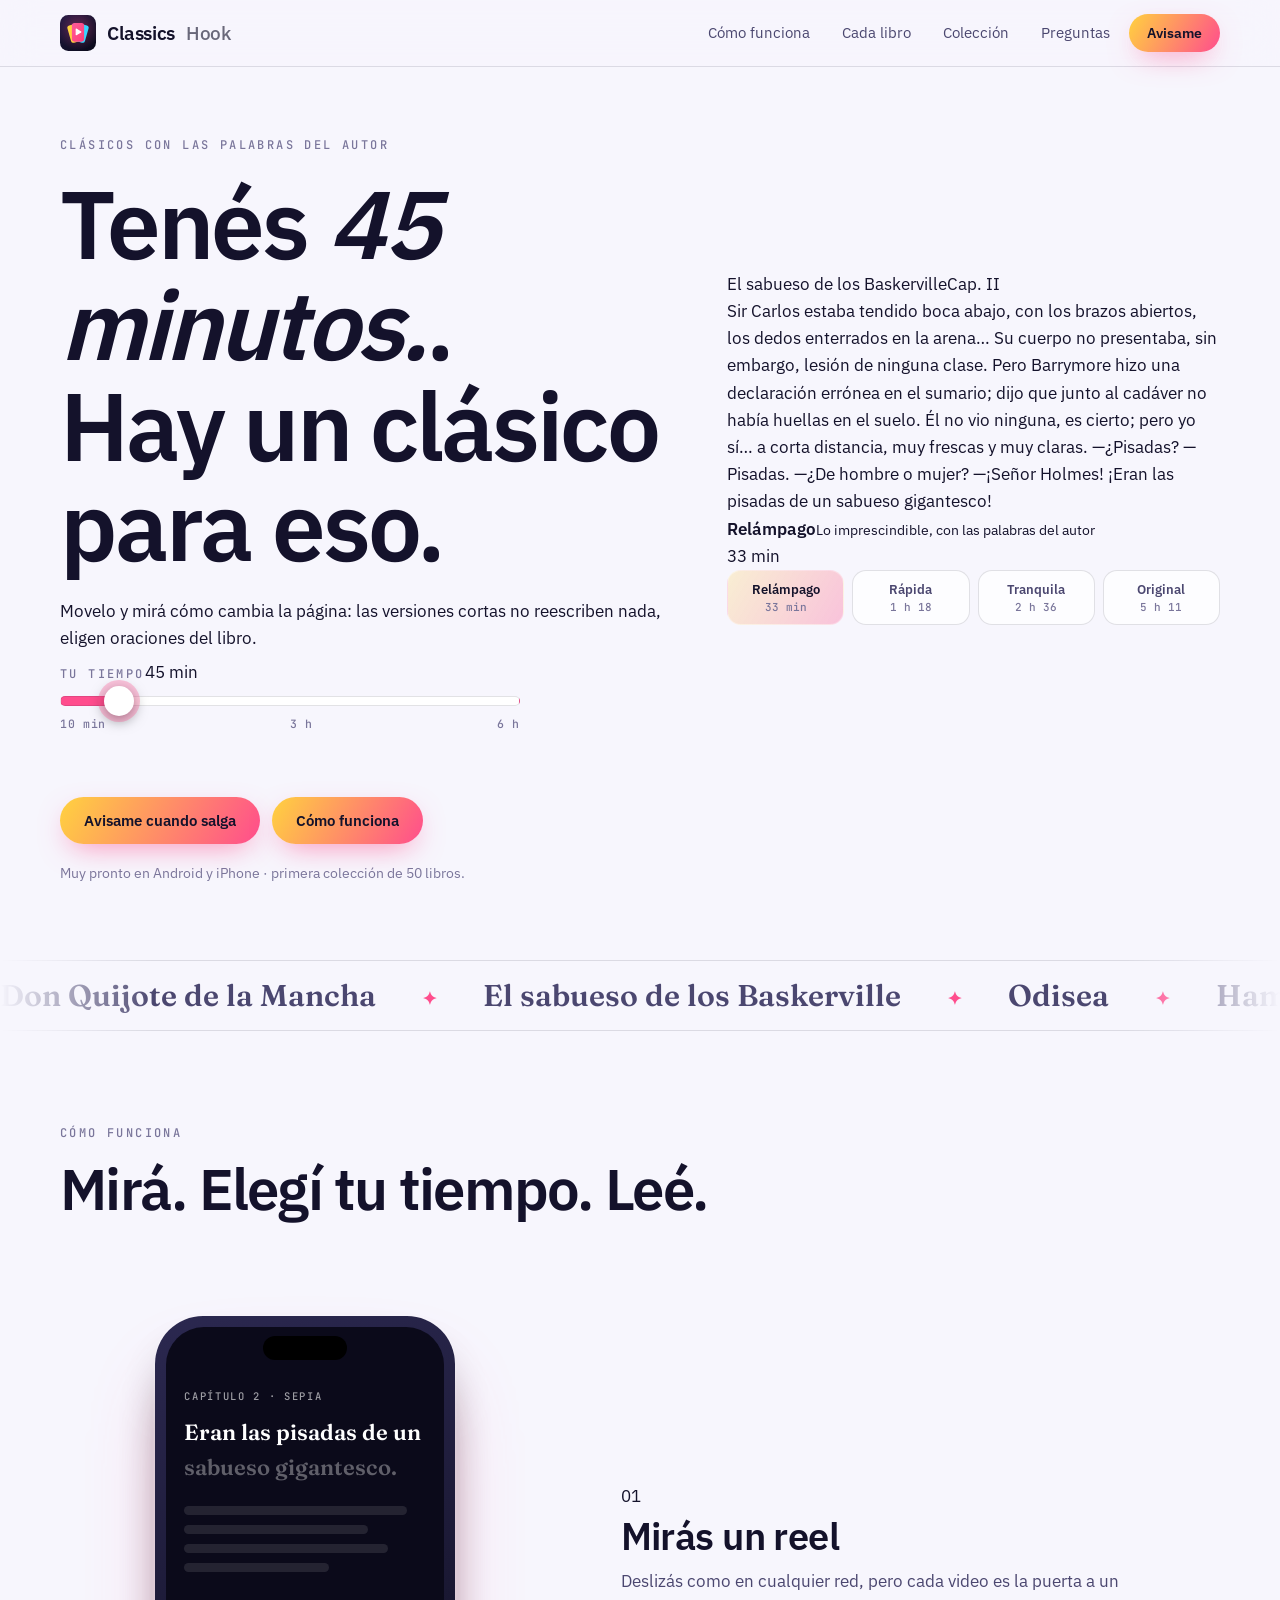
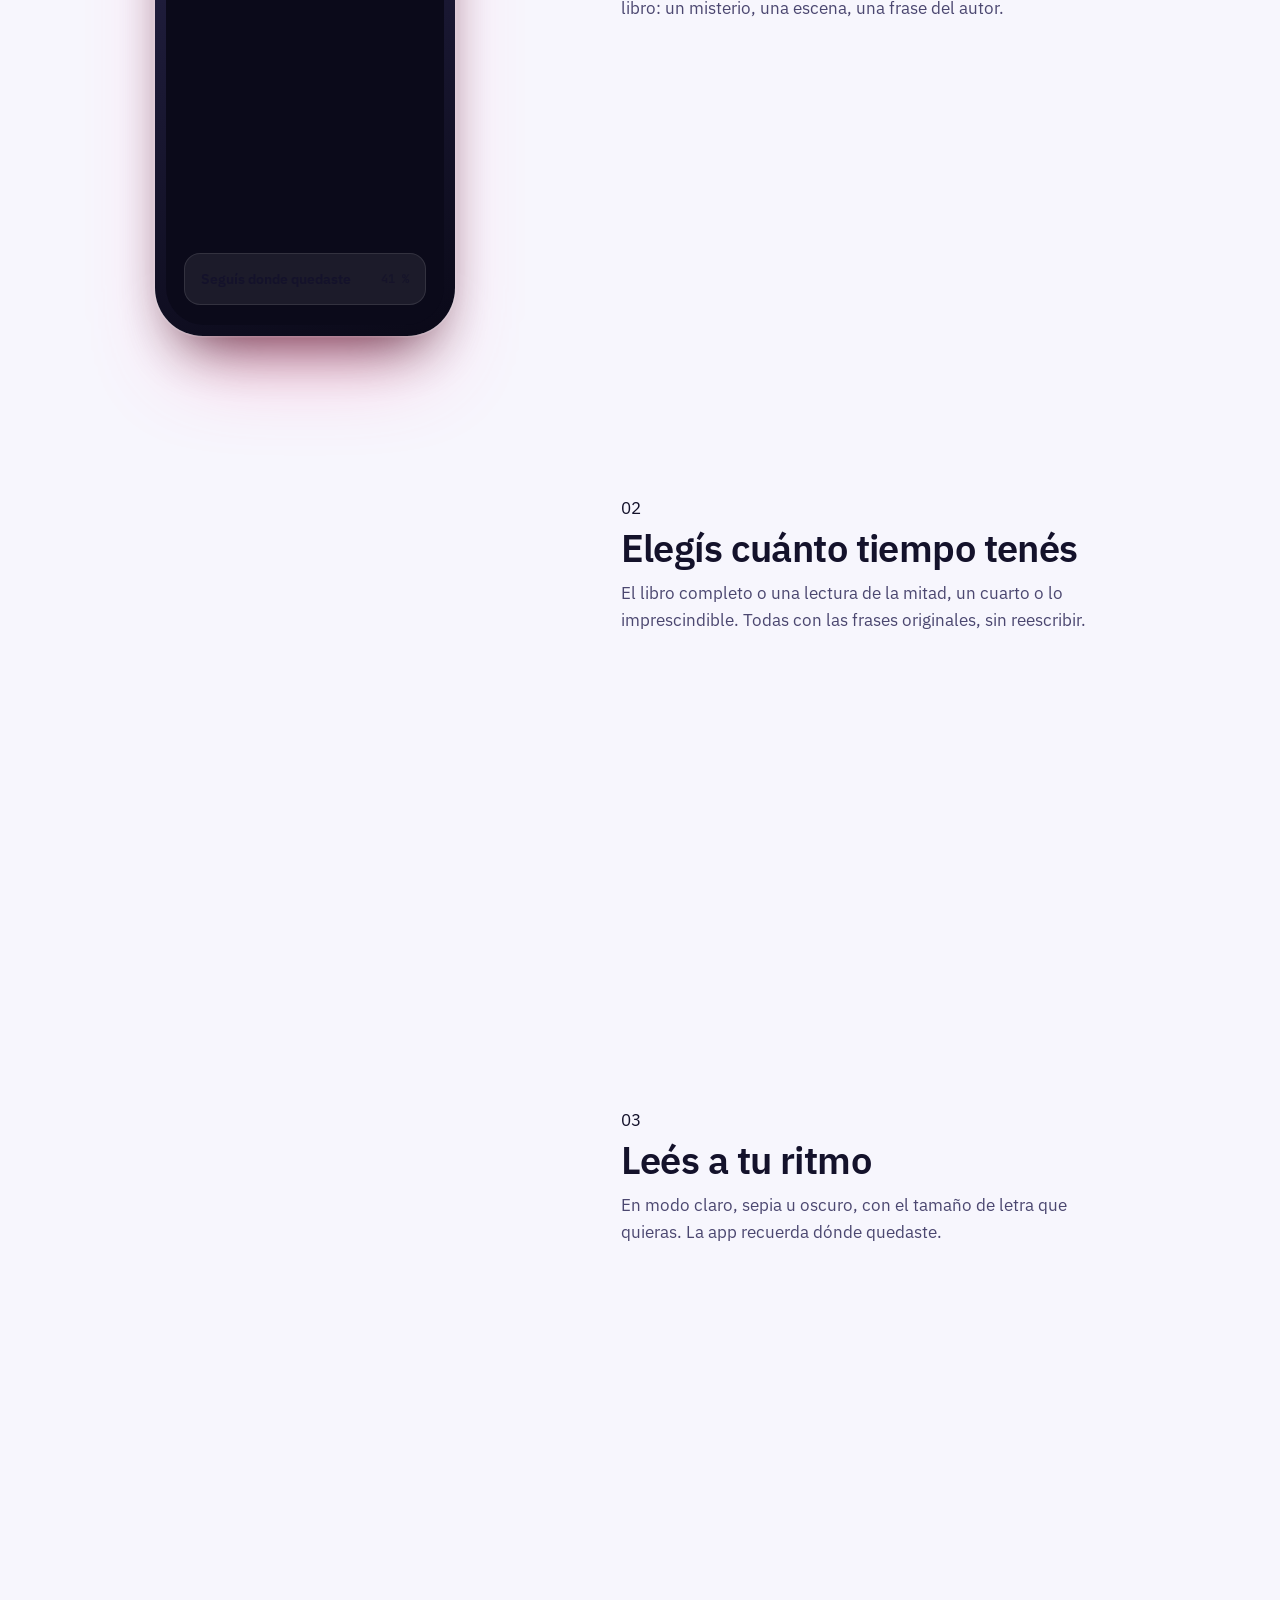
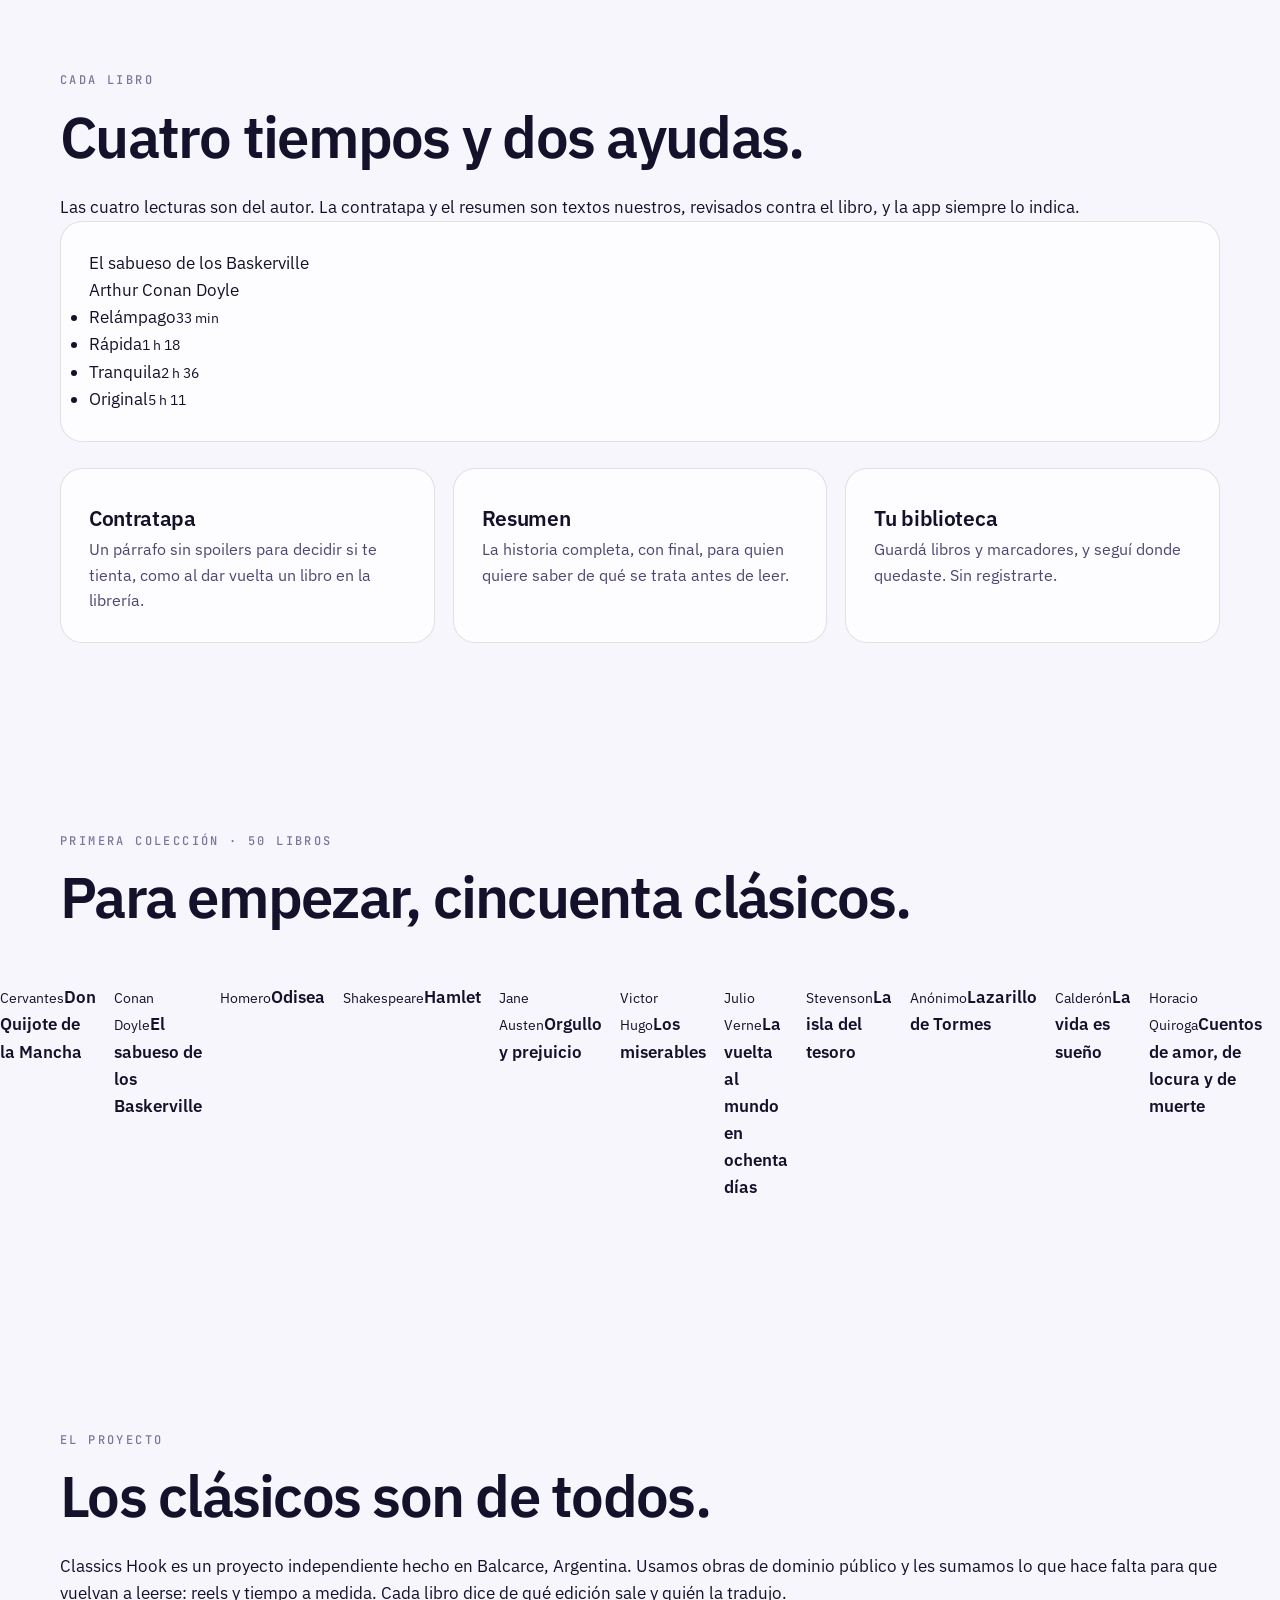
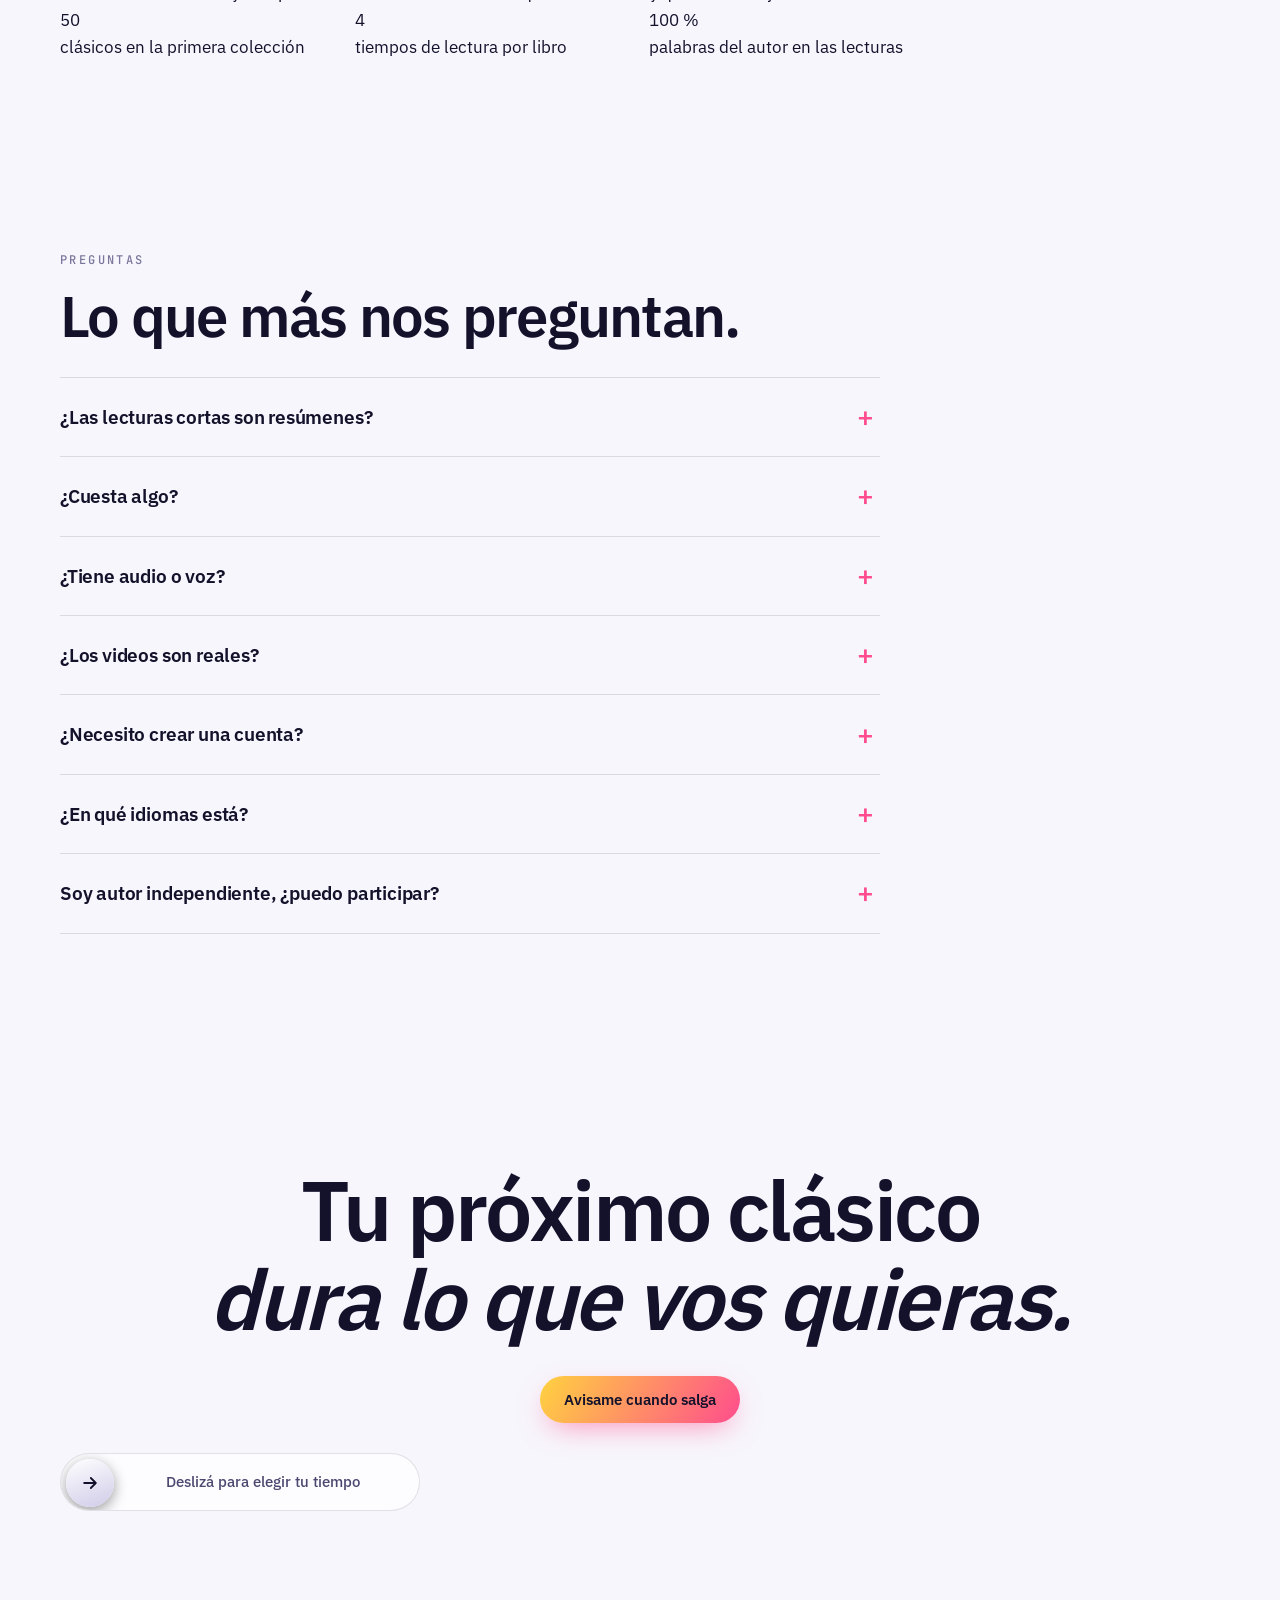
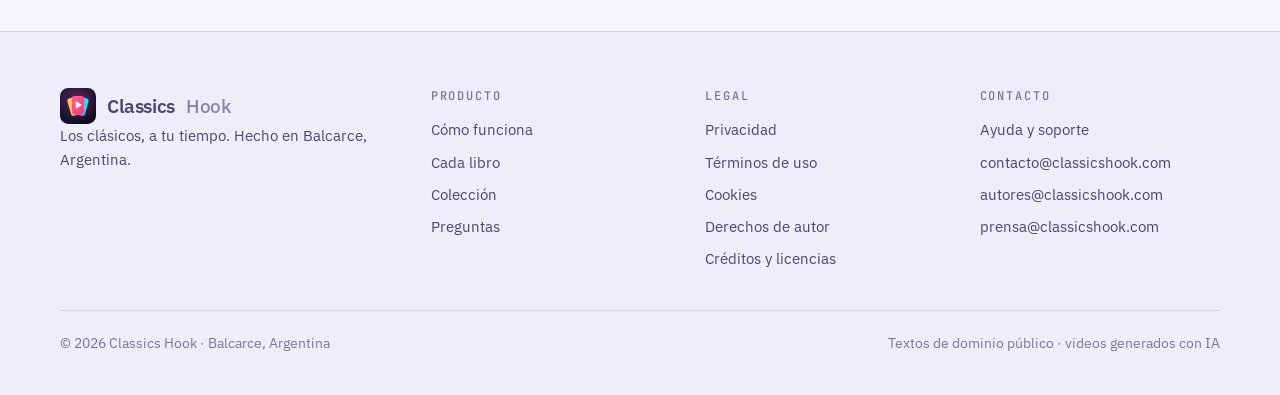
==== index.html @ b523f2e7 "Rediseño: portada con la página que se acorta, paleta cálida, sin promesas de anuncios" ====
<!doctype html>
<html lang="es">
<head>
<meta charset="utf-8">
<meta name="viewport" content="width=device-width, initial-scale=1, viewport-fit=cover">
<title>Classics Hook · Los clásicos, a tu tiempo</title>
<meta name="description" content="Clásicos de la literatura con las palabras del autor. Mirás un reel, elegís cuánto tiempo tenés y leés.">
<link rel="canonical" href="https://classicshook.com/">
<meta name="theme-color" content="#12110F" media="(prefers-color-scheme: dark)">
<meta name="theme-color" content="#F6F1E3" media="(prefers-color-scheme: light)">
<meta name="color-scheme" content="dark light">
<meta property="og:type" content="website">
<meta property="og:site_name" content="Classics Hook">
<meta property="og:title" content="Classics Hook · Los clásicos, a tu tiempo">
<meta property="og:description" content="Mirá un reel, elegí cuánto tiempo tenés y leé un clásico con las palabras del autor.">
<meta property="og:url" content="https://classicshook.com/">
<meta property="og:image" content="https://classicshook.com/assets/img/og.png">
<meta property="og:locale" content="es_AR">
<meta name="twitter:card" content="summary_large_image">
<link rel="icon" href="icono.svg" type="image/svg+xml">
<link rel="apple-touch-icon" href="assets/img/apple-touch-icon.png">
<link rel="manifest" href="manifest.webmanifest">
<link rel="preload" href="assets/fonts/Fraunces_600SemiBold.ttf" as="font" type="font/ttf" crossorigin>
<link rel="stylesheet" href="assets/estilo.css">
<script type="application/ld+json">
{"@context":"https://schema.org","@graph":[
 {"@type":"Organization","@id":"https://classicshook.com/#org","name":"Classics Hook","url":"https://classicshook.com/","logo":"https://classicshook.com/icono.svg","email":"contacto@classicshook.com","address":{"@type":"PostalAddress","addressLocality":"Balcarce","addressRegion":"Buenos Aires","addressCountry":"AR"}},
 {"@type":"WebSite","@id":"https://classicshook.com/#web","url":"https://classicshook.com/","name":"Classics Hook","inLanguage":"es","publisher":{"@id":"https://classicshook.com/#org"}}
]}
</script>
</head>
<body>
<a class="salto" href="#contenido">Saltar al contenido</a>
<div id="progreso" aria-hidden="true"></div>

<header class="nav">
  <div class="envase">
    <a class="marca" href="/" aria-label="Classics Hook, inicio"><img src="icono.svg" alt="" width="30" height="30">Classics <span>Hook</span></a>
    <nav aria-label="Principal">
      <a href="#como">Cómo funciona</a><a href="#tiempo">Cada libro</a><a href="#coleccion">Colección</a><a href="#preguntas">Preguntas</a>
      <a class="btn chico" href="#avisame">Avisame</a>
    </nav>
  </div>
</header>

<main id="contenido">
<section class="portada" id="inicio">
  <div class="resplandor" aria-hidden="true"></div>
  <div class="envase">
    <div class="portada-texto">
      <p class="rotulo">Clásicos con las palabras del autor</p>
      <h1>Tenés <em id="hn">45 minutos</em>.<br>Hay un clásico para eso.</h1>
      <p class="bajada">Movelo y mirá cómo cambia la página: las versiones cortas no reescriben nada, eligen oraciones del libro.</p>
      <div class="control-h">
        <div class="control-fila"><span class="rotulo">Tu tiempo</span><output id="hTiempo" for="rangoH">45 min</output></div>
        <input id="rangoH" type="range" min="10" max="360" step="1" value="45" aria-label="Minutos que tenés para leer">
        <div class="marcas" aria-hidden="true"><span>10 min</span><span>3 h</span><span>6 h</span></div>
      </div>
    </div>

    <figure class="libro-vivo" id="vivo" data-nivel="1" aria-label="Ejemplo: un fragmento de El sabueso de los Baskerville en la versión elegida">
      <div class="pila">
      <div class="hojas" aria-hidden="true"><i></i><i></i><i></i><i></i></div>
      <div class="hoja">
        <div class="hoja-cab"><span>El sabueso de los Baskerville</span><span>Cap. II</span></div>
        <p class="texto-libro">
          <span data-n="3">Sir Carlos estaba tendido boca abajo, con los brazos abiertos, los dedos enterrados en la arena…</span>
          <span data-n="4">Su cuerpo no presentaba, sin embargo, lesión de ninguna clase.</span>
          <span data-n="2">Pero Barrymore hizo una declaración errónea en el sumario; dijo que junto al cadáver no había huellas en el suelo.</span>
          <span data-n="3">Él no vio ninguna, es cierto; pero yo sí… a corta distancia, muy frescas y muy claras.</span>
          <span data-n="4">—¿Pisadas? —Pisadas. —¿De hombre o mujer?</span>
          <span data-n="1" class="clave">—¡Señor Holmes! ¡Eran las pisadas de un sabueso gigantesco!</span>
        </p>
        <div class="hoja-pie">
          <div><b id="vNombre">Relámpago</b><small id="vSub">Lo imprescindible</small></div>
          <span class="chip" id="vTiempo">33 min</span>
        </div>
        <div class="medidor" aria-hidden="true"><i id="vBarra"></i></div>
      </div>
      </div>
      <figcaption class="selector-v" role="group" aria-label="Elegir versión">
        <button type="button" data-min="33">Relámpago<small>33 min</small></button>
        <button type="button" data-min="78">Rápida<small>1 h 18</small></button>
        <button type="button" data-min="156">Tranquila<small>2 h 36</small></button>
        <button type="button" data-min="311">Original<small>5 h 11</small></button>
      </figcaption>
    </figure>
    <div class="portada-acciones">
      <div class="acciones" id="avisame">
        <a class="btn" href="mailto:contacto@classicshook.com?subject=Avisame%20cuando%20salga%20la%20app">Avisame cuando salga</a>
        <a class="btn borde" href="#como">Cómo funciona</a>
      </div>
      <p class="dato">Muy pronto en Android y iPhone · primera colección de 50 libros.</p>
    </div>
  </div>
</section>

<div class="cinta" aria-hidden="true"><div>
  <span>Don Quijote de la Mancha</span><span>El sabueso de los Baskerville</span><span>Odisea</span><span>Hamlet</span><span>Orgullo y prejuicio</span><span>Los miserables</span><span>La isla del tesoro</span><span>Lazarillo de Tormes</span><span>La vida es sueño</span><span>Marianela</span>
  <span>Don Quijote de la Mancha</span><span>El sabueso de los Baskerville</span><span>Odisea</span><span>Hamlet</span><span>Orgullo y prejuicio</span><span>Los miserables</span><span>La isla del tesoro</span><span>Lazarillo de Tormes</span><span>La vida es sueño</span><span>Marianela</span>
</div></div>

<section id="como">
  <div class="envase">
    <div class="cabeza rev">
      <p class="rotulo">Cómo funciona</p>
      <h2>Mirá. Elegí tu tiempo. Leé.</h2>
    </div>
    <div class="pasos" data-paso="1">
      <div class="fijo" aria-hidden="true">
        <div class="telefono"><div class="pantalla">
          <div class="capa s1"><span class="t">Reels</span><div class="mini-reel"><b>«Eran las pisadas de un sabueso gigantesco.»</b></div><div class="opc"><span>El sabueso de los Baskerville</span><small>Leer</small></div></div>
          <div class="capa s2"><span class="t">¿Cuánto tiempo tenés?</span>
            <div class="opc"><span>Relámpago</span><small>33 min</small></div>
            <div class="opc sel"><span>Rápida</span><small>1 h 18</small></div>
            <div class="opc"><span>Tranquila</span><small>2 h 36</small></div>
            <div class="opc"><span>Original</span><small>5 h 11</small></div></div>
          <div class="capa s3 sepia"><span class="t">Capítulo 2 · sepia</span>
            <div class="lector"><span>Eran</span> <span>las</span> <span>pisadas</span> <span>de</span> <span>un</span> <span>sabueso</span> <span>gigantesco.</span></div>
            <div class="lineas"><i style="width:92%"></i><i style="width:76%"></i><i style="width:84%"></i><i style="width:60%"></i></div>
            <div class="opc" style="margin-top:auto"><span>Seguís donde quedaste</span><small>41 %</small></div></div>
        </div></div>
      </div>
      <ol class="lista-pasos">
        <li class="paso on rev" data-n="1"><span class="num">01</span><div><h3>Mirás un reel</h3><p>Deslizás como en cualquier red, pero cada video es la puerta a un libro: un misterio, una escena, una frase del autor.</p></div></li>
        <li class="paso rev" data-n="2"><span class="num">02</span><div><h3>Elegís cuánto tiempo tenés</h3><p>El libro completo o una lectura de la mitad, un cuarto o lo imprescindible. Todas con las frases originales, sin reescribir.</p></div></li>
        <li class="paso rev" data-n="3"><span class="num">03</span><div><h3>Leés a tu ritmo</h3><p>En modo claro, sepia u oscuro, con el tamaño de letra que quieras. La app recuerda dónde quedaste.</p></div></li>
      </ol>
    </div>
  </div>
</section>

<section id="tiempo" class="fondo-2">
  <div class="envase">
    <div class="cabeza rev">
      <p class="rotulo">Cada libro</p>
      <h2>Cuatro tiempos y dos ayudas.</h2>
      <p class="bajada">Las cuatro lecturas son del autor. La contratapa y el resumen son textos nuestros, revisados contra el libro, y la app siempre lo indica.</p>
    </div>
    <div class="grilla-libro">
      <div class="tarjeta versiones rev">
        <div class="titulo">El sabueso de los Baskerville</div><div class="autor">Arthur Conan Doyle</div>
        <ul>
          <li><span>Relámpago</span><i style="--w:10.5%"></i><small>33 min</small></li>
          <li><span>Rápida</span><i style="--w:25%"></i><small>1 h 18</small></li>
          <li><span>Tranquila</span><i style="--w:50%"></i><small>2 h 36</small></li>
          <li><span>Original</span><i style="--w:100%"></i><small>5 h 11</small></li>
        </ul>
      </div>
      <div class="extras">
        <div class="tarjeta rev"><h3>Contratapa</h3><p>Un párrafo sin spoilers para decidir si te tienta, como al dar vuelta un libro en la librería.</p></div>
        <div class="tarjeta rev"><h3>Resumen</h3><p>La historia completa, con final, para quien quiere saber de qué se trata antes de leer.</p></div>
        <div class="tarjeta rev"><h3>Tu biblioteca</h3><p>Guardá libros y marcadores, y seguí donde quedaste. Sin registrarte.</p></div>
      </div>
    </div>
  </div>
</section>

<section id="coleccion">
  <div class="envase">
    <div class="cabeza rev">
      <p class="rotulo">Primera colección · 50 libros</p>
      <h2>Para empezar, cincuenta clásicos.</h2>
    </div>
  </div>
  <div class="estante" tabindex="0" aria-label="Algunos de los libros de la primera colección">
    <div class="tapa t1"><small>Cervantes</small><b>Don Quijote de la Mancha</b></div>
    <div class="tapa t2"><small>Conan Doyle</small><b>El sabueso de los Baskerville</b></div>
    <div class="tapa t3"><small>Homero</small><b>Odisea</b></div>
    <div class="tapa t4"><small>Shakespeare</small><b>Hamlet</b></div>
    <div class="tapa t5"><small>Jane Austen</small><b>Orgullo y prejuicio</b></div>
    <div class="tapa t6"><small>Victor Hugo</small><b>Los miserables</b></div>
    <div class="tapa t1"><small>Julio Verne</small><b>La vuelta al mundo en ochenta días</b></div>
    <div class="tapa t2"><small>Stevenson</small><b>La isla del tesoro</b></div>
    <div class="tapa t3"><small>Anónimo</small><b>Lazarillo de Tormes</b></div>
    <div class="tapa t4"><small>Calderón</small><b>La vida es sueño</b></div>
    <div class="tapa t5"><small>Horacio Quiroga</small><b>Cuentos de amor, de locura y de muerte</b></div>
    <div class="tapa t6"><small>Galdós</small><b>Marianela</b></div>
  </div>
</section>

<section id="mision" class="fondo-2">
  <div class="envase mision">
    <div class="rev">
      <p class="rotulo">El proyecto</p>
      <h2>Los clásicos son de todos.</h2>
    </div>
    <div class="rev">
      <p class="bajada">Classics Hook es un proyecto independiente hecho en Balcarce, Argentina. Usamos obras de dominio público y les sumamos lo que hace falta para que vuelvan a leerse: reels y tiempo a medida. Cada libro dice de qué edición sale y quién la tradujo.</p>
      <dl class="cifras">
        <div><dt>50</dt><dd>clásicos en la primera colección</dd></div>
        <div><dt>4</dt><dd>tiempos de lectura por libro</dd></div>
        <div><dt>100 %</dt><dd>palabras del autor en las lecturas</dd></div>
      </dl>
    </div>
  </div>
</section>

<section id="preguntas">
  <div class="envase faq-caja">
    <div class="cabeza rev">
      <p class="rotulo">Preguntas</p>
      <h2>Lo que más nos preguntan.</h2>
    </div>
    <div class="faq rev">
      <details><summary>¿Las lecturas cortas son resúmenes?</summary><p>No. Las lecturas tranquila, rápida y relámpago eligen oraciones del libro y las dejan tal cual: son palabras del autor, no nuestras. El Resumen y la Contratapa sí son textos nuestros, y la app lo indica.</p></details>
      <details><summary>¿Cuesta algo?</summary><p>No. Leer en Classics Hook es gratis: no hay suscripción ni compras dentro de la app.</p></details>
      <details><summary>¿Tiene audio o voz?</summary><p>Por ahora no. Primero queremos que leer sea lo mejor posible; el audio queda para más adelante.</p></details>
      <details><summary>¿Los videos son reales?</summary><p>Son piezas ilustrativas creadas con herramientas de inteligencia artificial para invitarte al libro. Cada reel lo indica.</p></details>
      <details><summary>¿Necesito crear una cuenta?</summary><p>No. Tu progreso, biblioteca y marcadores quedan en tu teléfono. El detalle está en la <a href="privacidad.html">política de privacidad</a>.</p></details>
      <details><summary>¿En qué idiomas está?</summary><p>La primera versión es en español. Estamos preparando inglés y portugués.</p></details>
      <details><summary>Soy autor independiente, ¿puedo participar?</summary><p>Estamos armando un espacio para eso. Escribinos a <a href="mailto:autores@classicshook.com">autores@classicshook.com</a>.</p></details>
    </div>
  </div>
</section>

<section class="cierre">
  <div class="resplandor" aria-hidden="true"></div>
  <div class="envase">
    <h2 class="rev">Tu próximo clásico<br><em>dura lo que vos quieras.</em></h2>
    <div class="acciones rev"><a class="btn" href="mailto:contacto@classicshook.com?subject=Avisame%20cuando%20salga%20la%20app">Avisame cuando salga</a></div>
    <div class="desliza rev" role="group" aria-label="Deslizá para volver a elegir tu tiempo">
      <div class="relleno"></div>
      <div class="texto">Deslizá para elegir tu tiempo</div>
      <button class="perilla" type="button" aria-label="Volver arriba (deslizá o presioná Enter)"><svg viewBox="0 0 24 24" fill="none" stroke="currentColor" stroke-width="2.2" stroke-linecap="round" stroke-linejoin="round"><path d="M5 12h14M13 6l6 6-6 6"/></svg></button>
    </div>
  </div>
</section>
</main>

<footer class="pie">
  <div class="envase">
    <div class="pie-grilla">
      <div class="pie-marca"><a class="marca" href="/"><img src="icono.svg" alt="" width="30" height="30">Classics <span>Hook</span></a><p>Los clásicos, a tu tiempo. Hecho en Balcarce, Argentina.</p></div>
      <div><h4>Producto</h4><ul><li><a href="#como">Cómo funciona</a></li><li><a href="#tiempo">Cada libro</a></li><li><a href="#coleccion">Colección</a></li><li><a href="#preguntas">Preguntas</a></li></ul></div>
      <div><h4>Legal</h4><ul><li><a href="privacidad.html">Privacidad</a></li><li><a href="terminos.html">Términos de uso</a></li><li><a href="cookies.html">Cookies</a></li><li><a href="derechos-de-autor.html">Derechos de autor</a></li><li><a href="creditos.html">Créditos y licencias</a></li></ul></div>
      <div><h4>Contacto</h4><ul><li><a href="soporte.html">Ayuda y soporte</a></li><li><a href="mailto:contacto@classicshook.com">contacto@classicshook.com</a></li><li><a href="mailto:autores@classicshook.com">autores@classicshook.com</a></li><li><a href="mailto:prensa@classicshook.com">prensa@classicshook.com</a></li></ul></div>
    </div>
    <div class="bajo"><span>© 2026 Classics Hook · Balcarce, Argentina</span><span>Textos de dominio público · videos generados con IA</span></div>
  </div>
</footer>
<script src="assets/app.js" defer></script>
</body>
</html>
---- assets/estilo.css ----
/* Classics Hook · sistema visual web (2026-11-08) · fuentes propias, sin servicios externos */
@font-face{font-family:"Plex";src:url(fonts/IBMPlexSans_400Regular.ttf) format("truetype");font-weight:400;font-display:swap}
@font-face{font-family:"Plex";src:url(fonts/IBMPlexSans_500Medium.ttf) format("truetype");font-weight:500;font-display:swap}
@font-face{font-family:"Plex";src:url(fonts/IBMPlexSans_600SemiBold.ttf) format("truetype");font-weight:600 700;font-display:swap}
@font-face{font-family:"Fraunces";src:url(fonts/Fraunces_600SemiBold.ttf) format("truetype");font-weight:600;font-display:swap}
@font-face{font-family:"Mono";src:url(fonts/JetBrainsMono_500Medium.ttf) format("truetype");font-weight:500;font-display:swap}

:root{
  --ink:#0B0A1A; --ink2:#14122B; --rosa:#FF4D8D; --amarillo:#FFD23F; --celeste:#35D6FF; --violeta:#8B5CFF; --verde:#3DF2A5;
  --bg:#0B0A1A; --bg2:#100E24; --fg:#F4F2FF; --fg2:#B5B1D1; --fg3:#7F7BA3;
  --card:rgba(255,255,255,.045); --card2:rgba(255,255,255,.08); --line:rgba(255,255,255,.12);
  --glow:.55; --nav:rgba(11,10,26,.62);
  --sans:"Plex",system-ui,-apple-system,"Segoe UI",Roboto,sans-serif; --serif:"Fraunces",Georgia,serif; --mono:"Mono",ui-monospace,monospace;
  --r:22px; --ease:cubic-bezier(.22,1,.36,1);
}
@media (prefers-color-scheme:light){
  :root{--bg:#F7F6FD; --bg2:#EFEDFA; --fg:#14122B; --fg2:#4B4770; --fg3:#7A769B; --card:rgba(255,255,255,.75); --card2:#fff;
    --line:rgba(20,18,43,.12); --glow:.28; --nav:rgba(247,246,253,.7)}
}
*{box-sizing:border-box;margin:0;padding:0}
html{scroll-behavior:smooth;-webkit-text-size-adjust:100%}
body{background:var(--bg);color:var(--fg);font:17px/1.6 var(--sans);-webkit-font-smoothing:antialiased;overflow-x:hidden;min-height:100vh}
img,svg{display:block;max-width:100%}
a{color:inherit}
:focus-visible{outline:2px solid var(--celeste);outline-offset:3px;border-radius:8px}
.salto{position:absolute;left:-999px;top:8px;background:var(--fg);color:var(--bg);padding:10px 16px;border-radius:10px;z-index:100}
.salto:focus{left:8px}
.envase{width:min(1160px,100% - 40px);margin-inline:auto}
.rotulo{font:500 12px/1 var(--mono);letter-spacing:.2em;text-transform:uppercase;color:var(--fg3)}
h1,h2,h3{line-height:1.05;letter-spacing:-.03em;font-weight:600}
h1{font-size:clamp(44px,8vw,96px)}
h2{font-size:clamp(32px,5vw,58px);margin:.35em 0 .45em}
h3{font-size:21px;letter-spacing:-.015em}
p.grande{font-size:clamp(18px,2vw,21px);color:var(--fg2);max-width:38em}
.grad{background:linear-gradient(100deg,var(--rosa),var(--amarillo) 55%,var(--celeste));-webkit-background-clip:text;background-clip:text;color:transparent;background-size:200% 100%;animation:fluye 8s ease-in-out infinite alternate}
@keyframes fluye{to{background-position:100% 0}}

/* barra de progreso de lectura de la página */
#progreso{position:fixed;inset:0 0 auto 0;height:3px;z-index:60;transform-origin:0 50%;transform:scaleX(0);background:linear-gradient(90deg,var(--rosa),var(--amarillo),var(--celeste))}
/* luz que sigue al puntero */
#luz{position:fixed;width:520px;height:520px;left:0;top:0;margin:-260px 0 0 -260px;border-radius:50%;pointer-events:none;z-index:0;opacity:0;
  background:radial-gradient(circle,rgba(139,92,255,.22),transparent 65%);transition:opacity .4s;will-change:transform}
@media (hover:none){#luz{display:none}}

/* navegación */
header.nav{position:sticky;top:0;z-index:50;background:var(--nav);backdrop-filter:saturate(1.6) blur(18px);-webkit-backdrop-filter:saturate(1.6) blur(18px);border-bottom:1px solid var(--line)}
header.nav .envase{display:flex;align-items:center;justify-content:space-between;height:66px}
.marca{display:flex;align-items:center;gap:11px;text-decoration:none;font-weight:600;font-size:19px;letter-spacing:-.02em}
.marca img{width:36px;height:36px}
.marca span{opacity:.62;font-weight:500}
.nav nav{display:flex;align-items:center;gap:6px}
.nav nav a{font-size:14.5px;color:var(--fg2);text-decoration:none;padding:9px 13px;border-radius:999px;transition:background .25s,color .25s}
.nav nav a:hover{background:var(--card2);color:var(--fg)}
@media (max-width:760px){.nav nav a:not(.btn){display:none}}

.btn{display:inline-flex;align-items:center;gap:9px;font:600 15px var(--sans);text-decoration:none;color:#14122B;padding:14px 24px;border-radius:999px;border:0;cursor:pointer;
  background:linear-gradient(120deg,var(--amarillo),var(--rosa));box-shadow:0 10px 30px -10px rgba(255,77,141,.7);transition:transform .35s var(--ease),box-shadow .35s}
.btn:hover{transform:translateY(-2px) scale(1.02);box-shadow:0 16px 40px -10px rgba(255,77,141,.8)}
.btn.vidrio{background:var(--card2);color:var(--fg);border:1px solid var(--line);box-shadow:none;backdrop-filter:blur(10px)}
.nav nav a.btn{padding:10px 18px;font-size:14px;color:#14122B}
.nav nav a.btn:hover{background:linear-gradient(120deg,var(--amarillo),var(--rosa));color:#14122B}
.btn.vidrio{color:var(--fg)}

/* portada */
.portada{position:relative;padding:72px 0 40px;overflow:hidden;isolation:isolate}
.aurora{position:absolute;inset:-20% -10% auto -10%;height:120%;z-index:-1;pointer-events:none;opacity:var(--glow)}
.aurora i{position:absolute;border-radius:50%;filter:blur(90px);animation:flota 16s ease-in-out infinite alternate}
.aurora i:nth-child(1){width:46vw;height:46vw;left:4%;top:6%;background:var(--violeta)}
.aurora i:nth-child(2){width:38vw;height:38vw;right:2%;top:2%;background:var(--rosa);animation-delay:-5s}
.aurora i:nth-child(3){width:34vw;height:34vw;left:34%;top:40%;background:var(--celeste);animation-delay:-9s;opacity:.7}
@keyframes flota{to{transform:translate3d(6vw,4vw,0) scale(1.15)}}
.grano{position:absolute;inset:0;z-index:-1;opacity:.5;mix-blend-mode:overlay;pointer-events:none;
  background-image:url("data:image/svg+xml,%3Csvg xmlns='http://www.w3.org/2000/svg' width='160' height='160'%3E%3Cfilter id='n'%3E%3CfeTurbulence type='fractalNoise' baseFrequency='.9' numOctaves='2' stitchTiles='stitch'/%3E%3C/filter%3E%3Crect width='160' height='160' filter='url(%23n)' opacity='.35'/%3E%3C/svg%3E")}
.portada .envase{display:grid;grid-template-columns:1.12fr .88fr;gap:40px;align-items:center}
@media (max-width:900px){.portada .envase{grid-template-columns:1fr}.portada{padding-top:44px}}
.pastilla{display:inline-flex;align-items:center;gap:9px;padding:7px 14px 7px 9px;border-radius:999px;background:var(--card);border:1px solid var(--line);font-size:13.5px;color:var(--fg2);backdrop-filter:blur(8px)}
.pastilla b{background:linear-gradient(120deg,var(--amarillo),var(--rosa));color:#14122B;font:600 11px var(--mono);letter-spacing:.1em;padding:4px 8px;border-radius:999px}
.portada h1{margin:22px 0 22px}
.palabra{display:inline-block;overflow:hidden;vertical-align:bottom;padding-bottom:.08em}
.palabra>span{display:inline-block;transform:translateY(110%);animation:sube .9s var(--ease) forwards;animation-delay:calc(var(--i)*.09s + .15s)}
@keyframes sube{to{transform:none}}
.portada p.grande{margin-bottom:30px;opacity:0;animation:aparece 1s .7s forwards}
.acciones{display:flex;gap:12px;flex-wrap:wrap;opacity:0;animation:aparece 1s .9s forwards}
@keyframes aparece{to{opacity:1}}
.dato{margin-top:18px;font-size:14px;color:var(--fg3)}

/* deslizá para empezar (inspirado en el hilo de referencia) */
.desliza{position:relative;margin-top:30px;width:min(360px,100%);height:58px;border-radius:999px;background:var(--card);border:1px solid var(--line);overflow:hidden;touch-action:pan-y;user-select:none;-webkit-user-select:none;opacity:0;animation:aparece 1s 1.1s forwards}
.desliza .relleno{position:absolute;inset:0 auto 0 0;width:calc(var(--p,0)*100%);background:linear-gradient(90deg,rgba(61,242,165,.05),rgba(61,242,165,.35));filter:blur(.3px)}
.desliza .texto{position:absolute;inset:0;display:grid;place-items:center;font-weight:500;font-size:15px;color:var(--fg2);padding-left:46px;pointer-events:none;transition:color .3s}
.desliza.listo .texto{color:var(--verde)}
.desliza .perilla{position:absolute;left:5px;top:5px;width:48px;height:48px;border-radius:50%;border:0;cursor:grab;display:grid;place-items:center;color:#14122B;
  background:linear-gradient(160deg,#fff,#cfcbe8);box-shadow:0 0 calc(var(--p,0)*38px) rgba(61,242,165,.9),0 4px 14px rgba(0,0,0,.4);transform:translateX(calc(var(--p,0)*(var(--max,300px))));transition:transform .45s var(--ease),box-shadow .3s}
.desliza.arrastra .perilla{transition:none;cursor:grabbing}
.perilla svg{width:20px;height:20px}

/* teléfono */
.escena{position:relative;justify-self:center;width:min(340px,82vw,calc((100vh - 130px)*.484));min-width:250px;perspective:1200px}
.telefono{position:relative;width:100%;aspect-ratio:9/18.6;border-radius:48px;padding:11px;background:linear-gradient(160deg,#2b2850,#0a0918);
  box-shadow:0 0 0 1.5px rgba(255,255,255,.14),0 50px 90px -30px rgba(255,77,141,.45),0 30px 60px -30px #000;
  transform:rotateY(var(--ry,-8deg)) rotateX(var(--rx,4deg));transition:transform .5s var(--ease);transform-style:preserve-3d}
.telefono::after{content:"";position:absolute;top:20px;left:50%;width:84px;height:24px;margin-left:-42px;border-radius:99px;background:#000;z-index:5}
.pantalla{position:relative;height:100%;border-radius:38px;overflow:hidden;background:#0B0A1A;isolation:isolate}
.pantalla .fondo{position:absolute;inset:0;background:radial-gradient(90% 50% at 30% 10%,rgba(139,92,255,.5),transparent 60%),radial-gradient(80% 50% at 80% 90%,rgba(255,77,141,.4),transparent 60%);z-index:-1}
.historias{position:absolute;top:50px;left:16px;right:16px;display:flex;gap:5px;z-index:4}
.historias i{flex:1;height:3px;border-radius:9px;background:rgba(255,255,255,.28);overflow:hidden}
.historias i b{display:block;height:100%;width:0;background:#fff}
.historias i.hecho b{width:100%}
.historias i.activo b{animation:llena var(--dur,3.4s) linear forwards}
@keyframes llena{to{width:100%}}
.mazo{position:absolute;inset:78px 16px 78px;}
.tapa-reel{position:absolute;inset:0;border-radius:26px;padding:20px;display:flex;flex-direction:column;justify-content:space-between;color:#fff;overflow:hidden;
  background:linear-gradient(160deg,var(--c1),var(--c2));box-shadow:0 20px 40px -18px rgba(0,0,0,.7);
  transition:transform .8s var(--ease),opacity .6s,filter .6s;will-change:transform}
.tapa-reel[data-pos="0"]{transform:none;opacity:1;z-index:4}
.tapa-reel[data-pos="1"]{transform:translateY(18px) scale(.93);opacity:.85;z-index:3;filter:brightness(.8)}
.tapa-reel[data-pos="2"]{transform:translateY(34px) scale(.86);opacity:.55;z-index:2;filter:brightness(.6)}
.tapa-reel[data-pos="3"]{transform:translateY(-70%) rotate(-5deg) scale(.96);opacity:0;z-index:5}
.tapa-reel small{font:500 10.5px var(--mono);letter-spacing:.16em;text-transform:uppercase;opacity:.85}
.tapa-reel .cita{font:600 22px/1.2 var(--serif);text-shadow:0 2px 16px rgba(0,0,0,.35)}
.tapa-reel .pie{display:flex;justify-content:space-between;align-items:flex-end;gap:10px}
.tapa-reel .pie b{display:block;font:600 16px/1.15 var(--sans);letter-spacing:-.01em}
.tapa-reel .chip{white-space:nowrap;background:rgba(255,255,255,.95);color:#14122B;font:600 12px var(--sans);padding:9px 14px;border-radius:99px}
.tapa-reel .juega{position:absolute;right:18px;top:18px;width:44px;height:44px;border-radius:50%;background:rgba(255,255,255,.22);backdrop-filter:blur(8px);display:grid;place-items:center}
.tapa-reel .juega svg{width:18px;height:18px;fill:#fff;margin-left:2px}
.barra-inferior{position:absolute;left:16px;right:16px;bottom:18px;height:50px;border-radius:99px;background:rgba(255,255,255,.1);backdrop-filter:blur(14px);border:1px solid rgba(255,255,255,.12);display:flex;justify-content:space-around;align-items:center;font:500 10.5px var(--mono);letter-spacing:.12em;color:rgba(255,255,255,.7)}
.barra-inferior .on{color:#fff}
.flota-chip{position:absolute;z-index:6;padding:10px 15px;border-radius:16px;background:var(--card2);border:1px solid var(--line);backdrop-filter:blur(14px);font-weight:600;font-size:14px;box-shadow:0 14px 34px -14px rgba(0,0,0,.6);animation:sube-baja 6s ease-in-out infinite alternate;display:flex;gap:8px;align-items:center}
.flota-chip i{width:9px;height:9px;border-radius:50%;background:var(--verde);box-shadow:0 0 12px var(--verde)}
.flota-chip.a{left:-34px;top:22%}
.flota-chip.b{right:-30px;top:48%;animation-delay:-2s}
.flota-chip.c{left:-18px;bottom:12%;animation-delay:-4s}
@keyframes sube-baja{to{transform:translateY(-12px)}}
@media (max-width:520px){.flota-chip.a{left:-10px}.flota-chip.b{right:-8px}.flota-chip.c{left:-4px}}


/* portada: tapa viva (el abanico del logo, controlado por el tiempo) */
.control-h{margin:6px 0 26px;max-width:460px;display:grid;gap:10px}
.escena-t{justify-self:center;width:min(400px,86vw);display:grid;gap:22px}
.vivo{position:relative;width:100%;aspect-ratio:4/4.6;animation:sube-baja 7s ease-in-out infinite alternate}
.vivo .c{position:absolute;inset:4% 16%;border-radius:30px;transition:transform .8s var(--ease)}
.vivo .y{background:var(--amarillo);transform-origin:50% 115%;transform:rotate(calc(var(--abre)*-1deg))}
.vivo .z{background:var(--celeste);transform-origin:50% 115%;transform:rotate(calc(var(--abre)*1deg))}
.vivo .r{background:linear-gradient(155deg,#FF5C9A,#FF3D77);padding:24px 22px;display:flex;flex-direction:column;justify-content:space-between;color:#fff;box-shadow:0 40px 70px -26px rgba(255,61,119,.7),0 20px 40px -20px #000}
.vivo.pop .r{animation:pop .5s var(--ease)}
@keyframes pop{0%{transform:scale(.96)}60%{transform:scale(1.025)}100%{transform:none}}
.vivo small{font:500 10.5px var(--mono);letter-spacing:.16em;text-transform:uppercase;opacity:.9}
.v-nombre{font:600 clamp(30px,4.6vw,44px)/1 var(--sans);letter-spacing:-.04em}
.v-sub{margin-top:8px;font-size:15px;opacity:.92;line-height:1.35;min-height:2.7em}
.v-pie{display:flex;justify-content:space-between;align-items:flex-end}
.vivo .chip{background:#fff;color:#14122B;font:600 14px var(--sans);padding:10px 16px;border-radius:99px}
.anillo{position:relative;width:78px;height:78px;border-radius:50%;background:conic-gradient(#fff calc(var(--pc)*1%),rgba(255,255,255,.28) 0);display:grid;place-items:center}
.anillo::before{content:"";position:absolute;inset:7px;border-radius:50%;background:#FF4A86}
.anillo b{position:relative;font:600 15px var(--sans)}
.selector-v{display:grid;grid-template-columns:repeat(4,1fr);gap:8px}
.selector-v button{font:600 13px var(--sans);color:var(--fg2);background:var(--card);border:1px solid var(--line);border-radius:14px;padding:10px 6px;cursor:pointer;transition:background .3s,color .3s,transform .35s var(--ease),border-color .3s}
.selector-v button small{display:block;font:500 11px var(--mono);color:var(--fg3);margin-top:2px;letter-spacing:0;text-transform:none}
.selector-v button:hover{transform:translateY(-2px)}
.selector-v button.on{background:linear-gradient(120deg,rgba(255,210,63,.22),rgba(255,77,141,.3));border-color:rgba(255,255,255,.35);color:var(--fg)}
@media (max-width:520px){.selector-v button{font-size:12px;padding:9px 2px}}

/* cinta de títulos */
.cinta{overflow:hidden;border-block:1px solid var(--line);padding:16px 0;margin:36px 0 0;mask-image:linear-gradient(90deg,transparent,#000 12%,#000 88%,transparent)}
.cinta div{display:flex;gap:46px;width:max-content;animation:corre 46s linear infinite;font:600 clamp(20px,3vw,30px) var(--serif);color:var(--fg2);white-space:nowrap}
.cinta span::after{content:"✦";margin-left:46px;color:var(--rosa);font-size:.6em;vertical-align:middle}
@keyframes corre{to{transform:translateX(-50%)}}
.cinta:hover div{animation-play-state:paused}

section{padding:96px 0;position:relative}

/* aparece al hacer scroll */
.rev{opacity:0;transform:translateY(34px);transition:opacity .9s var(--ease),transform .9s var(--ease);transition-delay:calc(var(--d,0)*.09s)}
.rev.vis{opacity:1;transform:none}

/* tarjeta con luz que sigue al puntero */
.tarjeta{position:relative;background:var(--card);border:1px solid var(--line);border-radius:var(--r);padding:28px;overflow:hidden;backdrop-filter:blur(10px)}
.tarjeta::before{content:"";position:absolute;inset:0;border-radius:inherit;opacity:0;transition:opacity .35s;pointer-events:none;
  background:radial-gradient(420px circle at var(--mx,50%) var(--my,50%),rgba(255,77,141,.18),transparent 55%)}
.tarjeta:hover::before{opacity:1}
.tarjeta .num{font:600 14px var(--mono);color:var(--rosa);letter-spacing:.1em}
.tarjeta h3{margin:10px 0 8px}
.tarjeta p{color:var(--fg2);font-size:16px}

/* cómo funciona: teléfono fijo + pasos */
.pasos{display:grid;grid-template-columns:.9fr 1.1fr;gap:70px;margin-top:20px}
.pasos .fijo{position:sticky;top:96px;align-self:start;height:calc(100vh - 140px);display:grid;place-items:center}
.pasos .telefono{width:min(300px,100%);--ry:0deg;--rx:0deg}
.lista-pasos .paso{min-height:68vh;display:flex;flex-direction:column;justify-content:center;opacity:.35;transition:opacity .5s}
.lista-pasos .paso.on{opacity:1}
.paso .gran{font:600 clamp(60px,9vw,110px)/1 var(--sans);letter-spacing:-.06em;background:linear-gradient(160deg,var(--rosa),var(--violeta));-webkit-background-clip:text;background-clip:text;color:transparent}
.paso h3{font-size:clamp(26px,3.4vw,38px);margin:6px 0 12px}
.paso p{color:var(--fg2);max-width:30em}
.capa{position:absolute;inset:0;border-radius:38px;padding:62px 18px 20px;opacity:0;transform:scale(.97) translateY(14px);transition:opacity .6s,transform .7s var(--ease);display:flex;flex-direction:column;gap:12px}
.pasos[data-paso="1"] .capa.s1,.pasos[data-paso="2"] .capa.s2,.pasos[data-paso="3"] .capa.s3{opacity:1;transform:none}
.capa .t{font:500 10.5px var(--mono);letter-spacing:.16em;color:rgba(255,255,255,.6);text-transform:uppercase}
.mini-reel{flex:1;border-radius:22px;background:linear-gradient(160deg,#3a1d6e,#a02a62);position:relative;overflow:hidden;display:flex;align-items:flex-end;padding:16px}
.mini-reel b{font:600 20px/1.2 var(--serif)}
.mini-reel::before{content:"";position:absolute;inset:0;background:repeating-linear-gradient(115deg,rgba(255,255,255,.05) 0 2px,transparent 2px 10px);animation:diag 6s linear infinite}
@keyframes diag{to{background-position:140px 0}}
.opc{display:flex;justify-content:space-between;align-items:center;padding:14px 16px;border-radius:16px;background:rgba(255,255,255,.07);border:1px solid rgba(255,255,255,.1);font-size:14px;font-weight:600}
.opc small{font:500 12px var(--mono);opacity:.75}
.opc.sel{background:linear-gradient(120deg,rgba(255,210,63,.25),rgba(255,77,141,.3));border-color:rgba(255,255,255,.35)}
.lector{font:500 22px/1.55 var(--serif);color:rgba(255,255,255,.35)}
.lector span{transition:color .25s}
.lector span.dicho{color:#fff}
.lineas i{display:block;height:9px;border-radius:9px;background:rgba(255,255,255,.1);margin:10px 0}
.ondas{display:flex;align-items:center;gap:3px;height:34px;margin-top:auto}
.ondas i{flex:1;background:linear-gradient(var(--celeste),var(--violeta));border-radius:9px;animation:onda 1.1s ease-in-out infinite alternate;height:30%}
@keyframes onda{to{height:100%}}
@media (max-width:900px){
  .pasos{grid-template-columns:1fr;gap:0}
  .pasos .fijo{display:none}
  .lista-pasos .paso{min-height:auto;opacity:1;padding:26px 0;border-top:1px solid var(--line)}
}

/* versiones: elegí tu tiempo */
.tiempo-caja{display:grid;grid-template-columns:1fr 1fr;gap:34px;margin-top:34px;align-items:stretch}
@media (max-width:900px){.tiempo-caja{grid-template-columns:1fr}}
.control{display:flex;flex-direction:column;justify-content:center;gap:18px}
.control .num-grande{font:600 clamp(56px,9vw,104px)/1 var(--sans);letter-spacing:-.05em}
.control .num-grande small{font-size:.32em;letter-spacing:0;color:var(--fg3);margin-left:8px;font-weight:500}
input[type=range]{-webkit-appearance:none;appearance:none;width:100%;height:10px;border-radius:99px;background:linear-gradient(90deg,var(--rosa) var(--pct,20%),var(--card2) var(--pct,20%));outline-offset:8px;border:1px solid var(--line)}
input[type=range]::-webkit-slider-thumb{-webkit-appearance:none;width:30px;height:30px;border-radius:50%;background:#fff;border:0;box-shadow:0 0 0 6px rgba(255,77,141,.3),0 4px 14px rgba(0,0,0,.5);cursor:grab}
input[type=range]::-moz-range-thumb{width:30px;height:30px;border-radius:50%;background:#fff;border:0;box-shadow:0 0 0 6px rgba(255,77,141,.3);cursor:grab}
.marcas{display:flex;justify-content:space-between;font:500 11.5px var(--mono);color:var(--fg3);letter-spacing:.06em}
.veredicto{min-height:3.2em;color:var(--fg2);font-size:17px}
.libro-caja{padding:26px}
.libro-caja .titulo{font:600 24px var(--serif);letter-spacing:-.01em}
.libro-caja .autor{color:var(--fg3);font-size:15px;margin-bottom:12px}
.op{display:grid;grid-template-columns:1fr auto;gap:4px 14px;padding:15px 14px;margin:0 -14px;border-radius:16px;border:1px solid transparent;transition:background .4s,border-color .4s,opacity .4s,transform .5s var(--ease);opacity:.45}
.op.ok{opacity:.8}
.op.mejor{opacity:1;background:linear-gradient(120deg,rgba(255,210,63,.13),rgba(255,77,141,.16));border-color:rgba(255,255,255,.22);transform:scale(1.015)}
.op b{font-weight:600}.op small{display:block;color:var(--fg3);font-size:13.5px}
.op .t{font:500 13px var(--mono);align-self:center;white-space:nowrap}
.op .bar{grid-column:1/-1;height:6px;border-radius:9px;background:var(--card2);overflow:hidden}
.op .bar i{display:block;height:100%;width:var(--w);border-radius:9px;background:linear-gradient(90deg,var(--celeste),var(--violeta));transform-origin:0 50%}
.op.mejor .bar i{background:linear-gradient(90deg,var(--amarillo),var(--rosa))}
.extras{display:grid;grid-template-columns:repeat(3,1fr);gap:18px;margin-top:26px}
@media (max-width:900px){.extras{grid-template-columns:1fr}}
.etq{display:inline-block;font:500 11px var(--mono);letter-spacing:.1em;text-transform:uppercase;padding:4px 9px;border-radius:99px;border:1px solid var(--line);color:var(--fg2);margin-left:6px;vertical-align:middle}

/* estante 3D */
.estante{display:flex;gap:18px;overflow-x:auto;padding:30px 20px 40px;margin:0 -20px;scroll-snap-type:x proximity;scrollbar-width:thin}
.libro3d{flex:0 0 160px;aspect-ratio:2/3;border-radius:6px 14px 14px 6px;padding:16px 14px;display:flex;flex-direction:column;justify-content:space-between;color:#fff;scroll-snap-align:start;
  background:linear-gradient(155deg,var(--c1),var(--c2));box-shadow:inset 7px 0 0 rgba(0,0,0,.2),0 20px 36px -18px rgba(0,0,0,.7);transform:perspective(700px) rotateY(var(--ry,0deg)) rotateX(var(--rx,0deg));transition:transform .4s var(--ease),box-shadow .4s}
.libro3d:hover{box-shadow:inset 7px 0 0 rgba(0,0,0,.2),0 30px 50px -18px var(--c1)}
.libro3d b{font:600 17px/1.12 var(--serif)}.libro3d small{font:500 9.5px var(--mono);letter-spacing:.13em;text-transform:uppercase;opacity:.85}

/* números */
.cifras{display:grid;grid-template-columns:repeat(4,1fr);gap:18px}
@media (max-width:900px){.cifras{grid-template-columns:1fr 1fr}}
.cifra{padding:26px;text-align:left}
.cifra .n{font:600 clamp(44px,6vw,72px)/1 var(--sans);letter-spacing:-.05em;background:linear-gradient(160deg,#fff,var(--fg3));-webkit-background-clip:text;background-clip:text;color:transparent}
@media (prefers-color-scheme:light){.cifra .n{background:linear-gradient(160deg,var(--ink2),var(--violeta));-webkit-background-clip:text;background-clip:text}}
.cifra span{color:var(--fg2);font-size:15px}

/* preguntas */
.faq{max-width:820px;margin-top:30px}
details{border-top:1px solid var(--line);padding:4px 0}
details:last-child{border-bottom:1px solid var(--line)}
summary{list-style:none;cursor:pointer;padding:20px 40px 20px 0;font-weight:600;font-size:19px;letter-spacing:-.01em;position:relative}
summary::-webkit-details-marker{display:none}
summary::after{content:"+";position:absolute;right:6px;top:50%;margin-top:-16px;font:500 28px/32px var(--sans);color:var(--rosa);transition:transform .35s var(--ease)}
details[open] summary::after{transform:rotate(45deg)}
details p{color:var(--fg2);padding:0 0 22px;max-width:46em}

/* cierre */
.cierre{text-align:center;padding:120px 0;overflow:hidden;isolation:isolate}
.cierre h2{font-size:clamp(38px,7vw,84px);margin:.2em auto .4em;max-width:12em}
.cierre .acciones{justify-content:center;opacity:1;animation:none}

footer.pie{border-top:1px solid var(--line);padding:56px 0 40px;font-size:14.5px;color:var(--fg2);background:var(--bg2)}
.pie-grilla{display:grid;grid-template-columns:1.4fr 1fr 1fr 1fr;gap:34px}
@media (max-width:900px){.pie-grilla{grid-template-columns:1fr 1fr}}
.pie h4{font:500 12px var(--mono);letter-spacing:.16em;text-transform:uppercase;color:var(--fg3);margin-bottom:14px}
.pie ul{list-style:none;display:grid;gap:9px}
.pie a{text-decoration:none}.pie a:hover{color:var(--fg);text-decoration:underline}
.pie .bajo{margin-top:40px;padding-top:22px;border-top:1px solid var(--line);display:flex;justify-content:space-between;gap:14px;flex-wrap:wrap;color:var(--fg3);font-size:13.5px}

/* páginas legales */
.legal{padding:64px 0 100px}
.legal .contenido{max-width:760px}
.legal h1{font-size:clamp(36px,5.5vw,60px);margin:14px 0 8px}
.legal .fecha{color:var(--fg3);font-size:14.5px;margin-bottom:36px}
.legal h2{font-size:26px;margin:2em 0 .5em;letter-spacing:-.02em}
.legal h3{font-size:19px;margin:1.4em 0 .4em}
.legal p,.legal li{color:var(--fg2);margin-bottom:.9em}
.legal ul,.legal ol{padding-left:1.3em;margin-bottom:1em}
.legal a{color:var(--celeste)}
.legal table{width:100%;border-collapse:collapse;margin:1em 0 1.6em;font-size:15px}
.legal th,.legal td{border-bottom:1px solid var(--line);padding:11px 10px;text-align:left;vertical-align:top;color:var(--fg2)}
.legal th{font:500 12px var(--mono);letter-spacing:.1em;text-transform:uppercase;color:var(--fg3)}
.aviso{border:1px solid var(--line);background:var(--card);border-radius:16px;padding:16px 18px;font-size:15px;color:var(--fg2);margin:1.4em 0}

/* movimiento reducido */
@media (prefers-reduced-motion:reduce){
  *,*::before,*::after{animation-duration:.01ms !important;animation-iteration-count:1 !important;transition-duration:.01ms !important;scroll-behavior:auto !important}
  .palabra>span{transform:none}.rev{opacity:1;transform:none}.portada p.grande,.acciones,.desliza{opacity:1}
  .cinta div{animation:none}
}
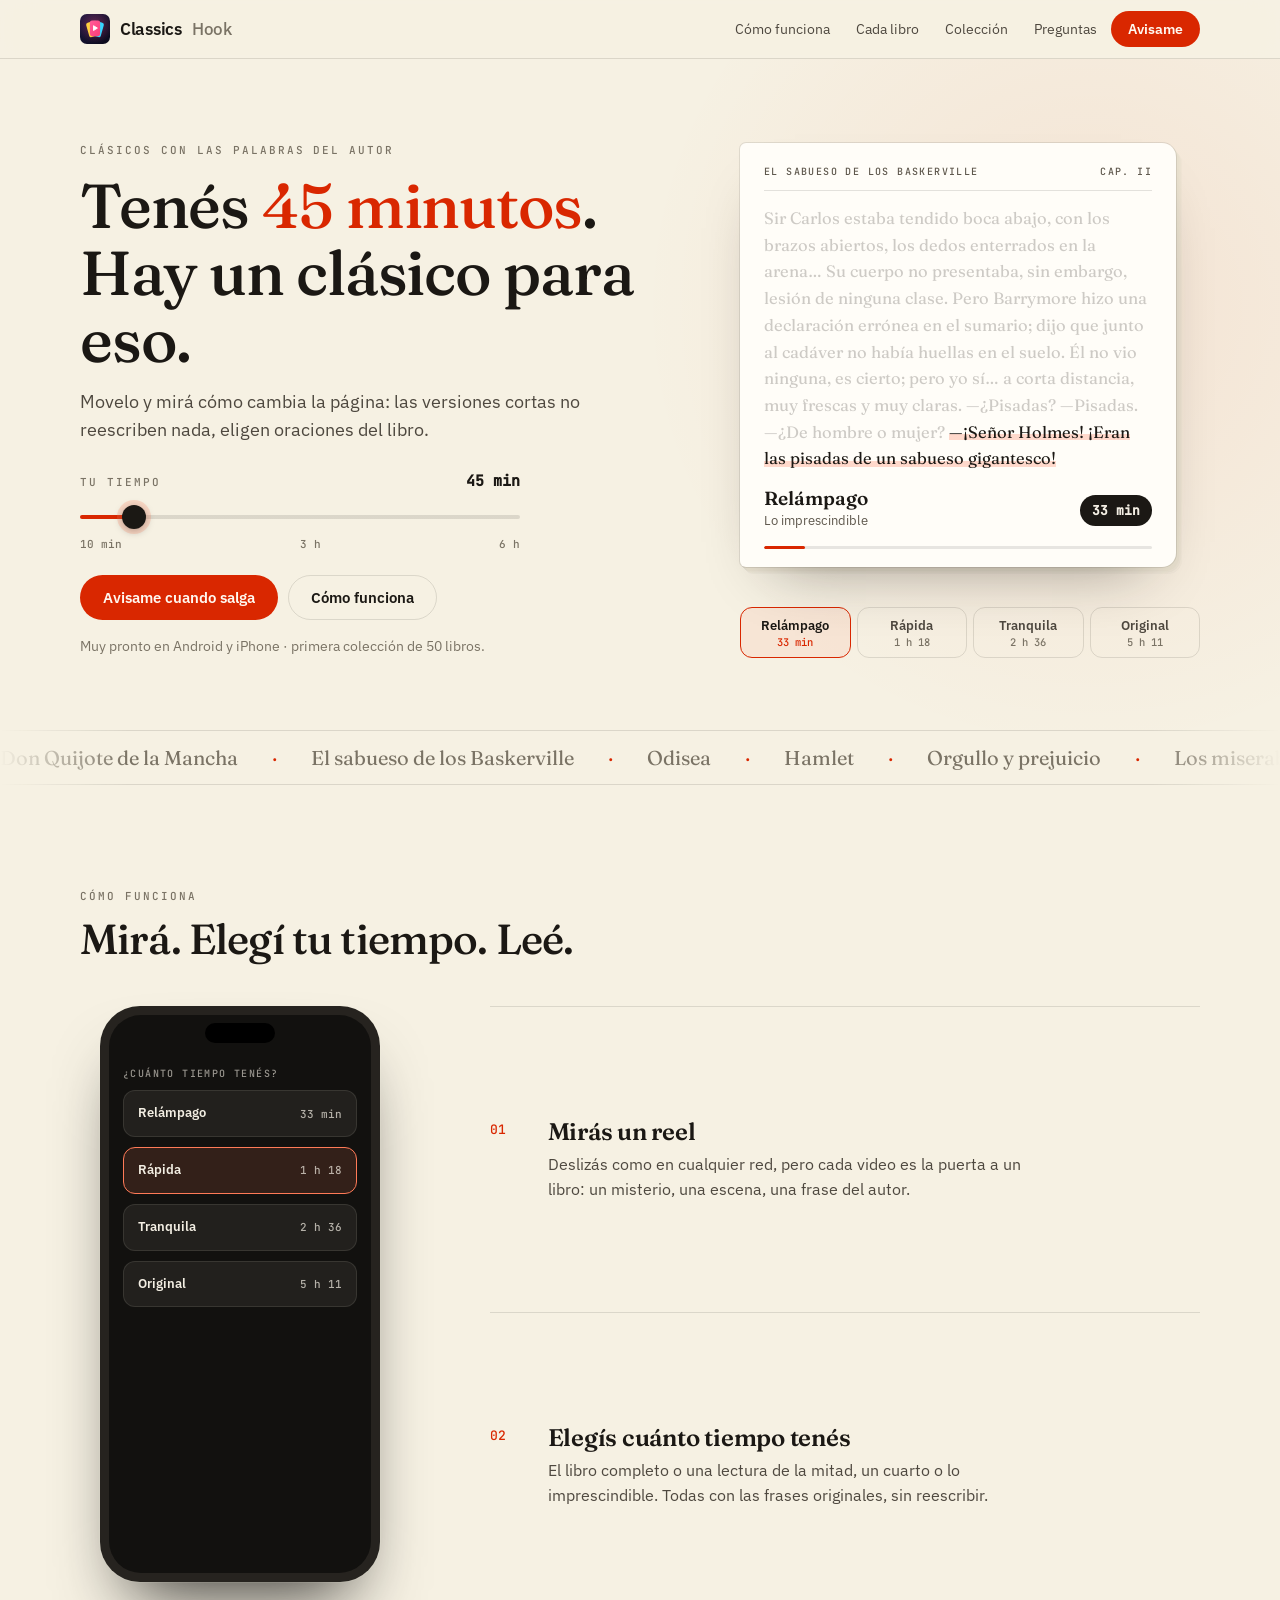
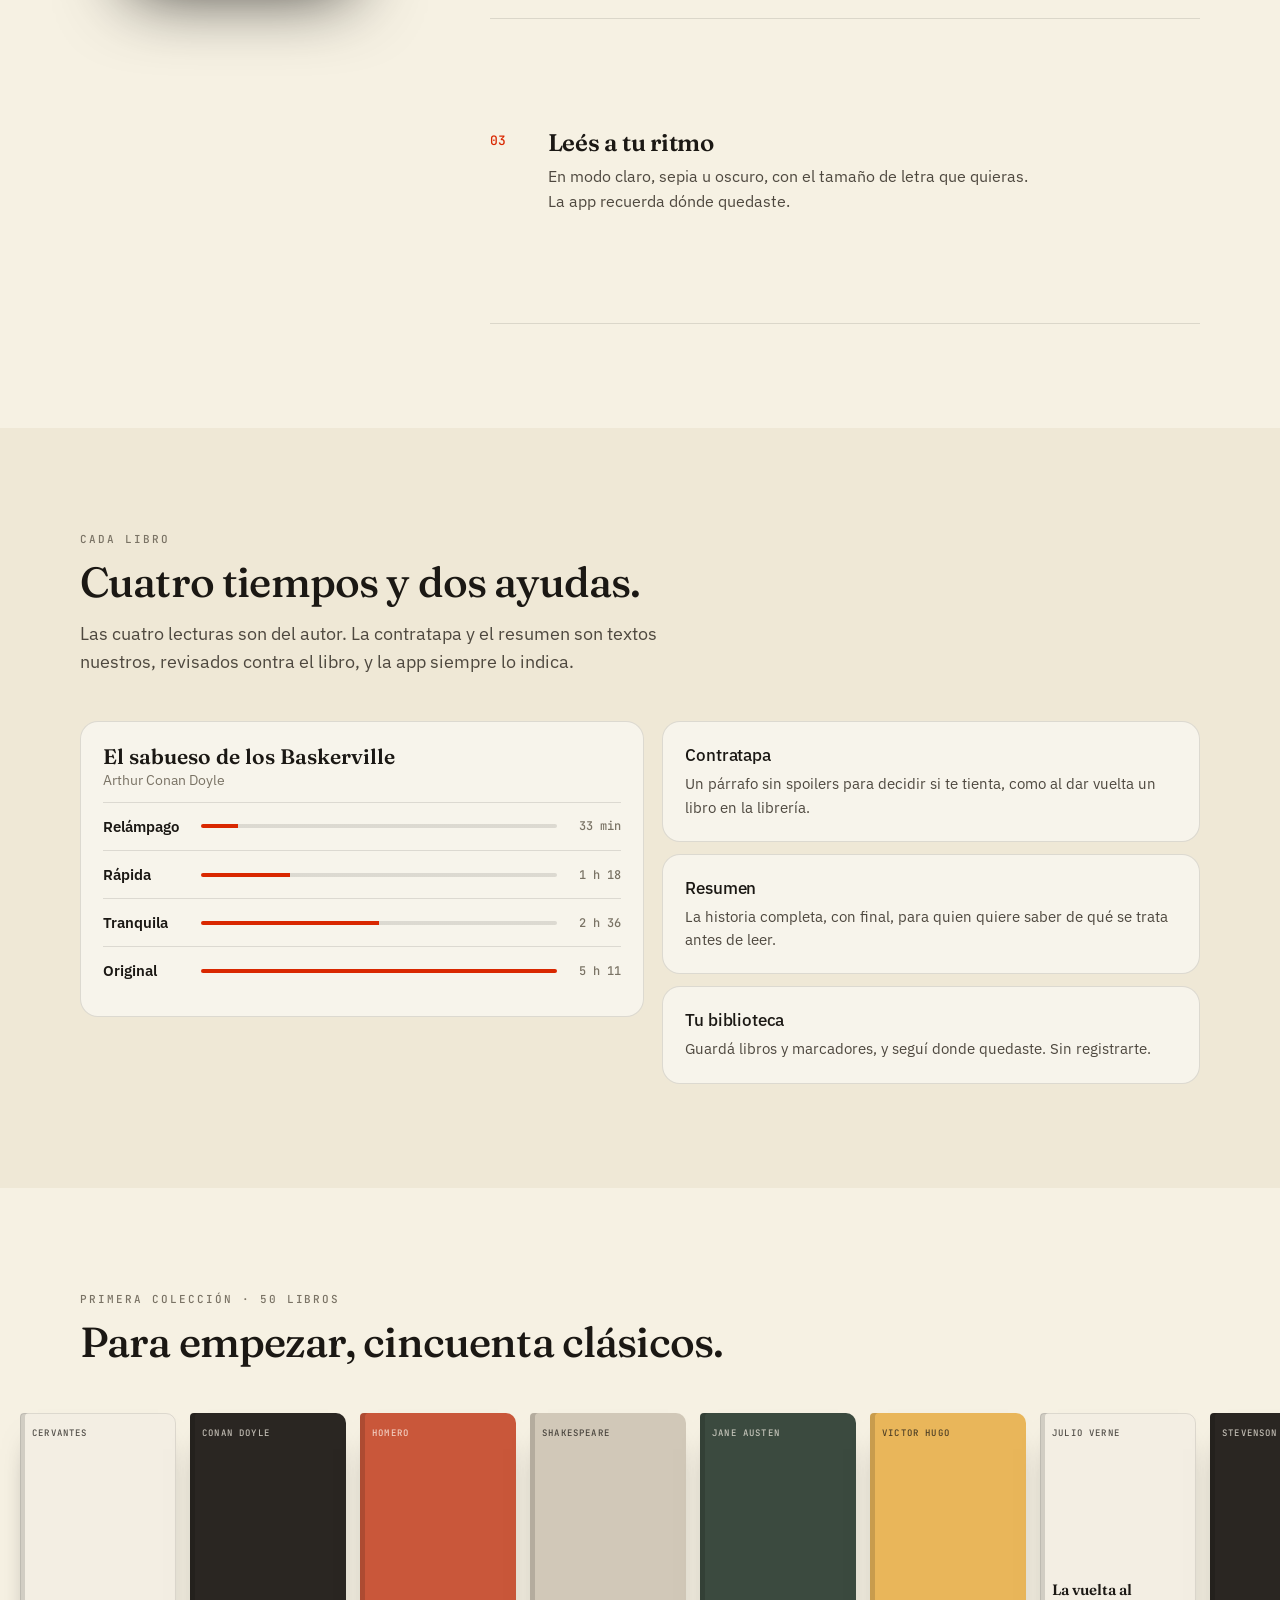
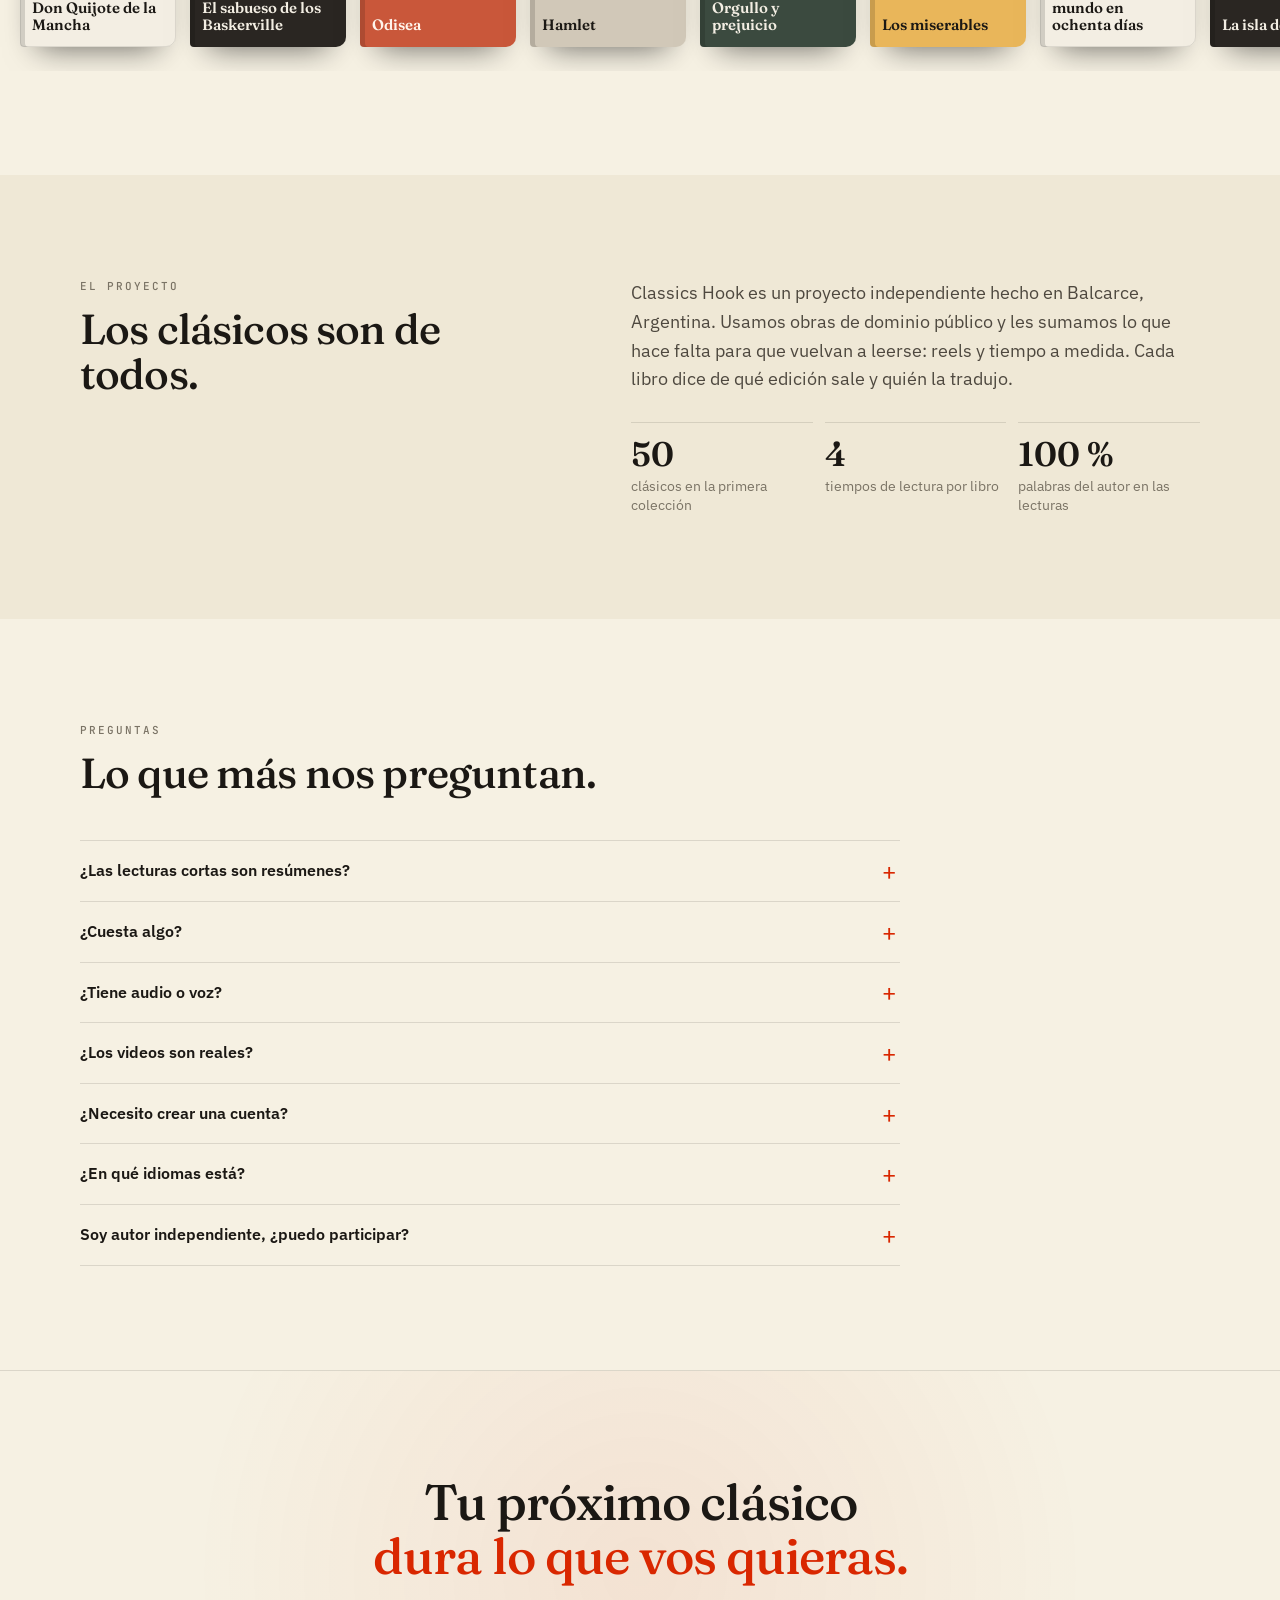
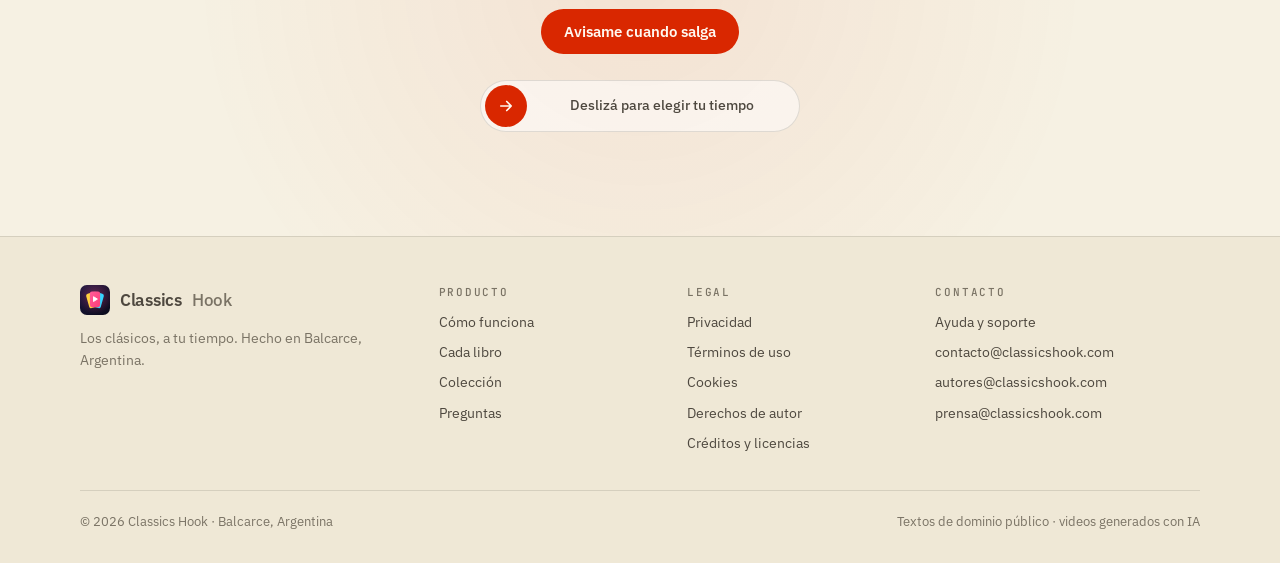
==== commit 8dd824dc: "Versión en los enlaces de estilo y script para saltar la caché" ====
--- a/index.html
+++ b/index.html
@@ -21,7 +21,7 @@
 <link rel="apple-touch-icon" href="assets/img/apple-touch-icon.png">
 <link rel="manifest" href="manifest.webmanifest">
 <link rel="preload" href="assets/fonts/Fraunces_600SemiBold.ttf" as="font" type="font/ttf" crossorigin>
-<link rel="stylesheet" href="assets/estilo.css">
+<link rel="stylesheet" href="assets/estilo.css?v=2">
 <script type="application/ld+json">
 {"@context":"https://schema.org","@graph":[
  {"@type":"Organization","@id":"https://classicshook.com/#org","name":"Classics Hook","url":"https://classicshook.com/","logo":"https://classicshook.com/icono.svg","email":"contacto@classicshook.com","address":{"@type":"PostalAddress","addressLocality":"Balcarce","addressRegion":"Buenos Aires","addressCountry":"AR"}},
@@ -239,6 +239,6 @@
     <div class="bajo"><span>© 2026 Classics Hook · Balcarce, Argentina</span><span>Textos de dominio público · videos generados con IA</span></div>
   </div>
 </footer>
-<script src="assets/app.js" defer></script>
+<script src="assets/app.js?v=2" defer></script>
 </body>
 </html>
--- a/assets/estilo.css
+++ b/assets/estilo.css
@@ -1,300 +1,256 @@
-/* Classics Hook · sistema visual web (2026-11-08) · fuentes propias, sin servicios externos */
+/* Classics Hook · web (rev. 2026-11-08 noche) · cálida, editorial, sin servicios externos */
 @font-face{font-family:"Plex";src:url(fonts/IBMPlexSans_400Regular.ttf) format("truetype");font-weight:400;font-display:swap}
 @font-face{font-family:"Plex";src:url(fonts/IBMPlexSans_500Medium.ttf) format("truetype");font-weight:500;font-display:swap}
 @font-face{font-family:"Plex";src:url(fonts/IBMPlexSans_600SemiBold.ttf) format("truetype");font-weight:600 700;font-display:swap}
-@font-face{font-family:"Fraunces";src:url(fonts/Fraunces_600SemiBold.ttf) format("truetype");font-weight:600;font-display:swap}
+@font-face{font-family:"Fraunces";src:url(fonts/Fraunces_400Regular.ttf) format("truetype");font-weight:400;font-display:swap}
+@font-face{font-family:"Fraunces";src:url(fonts/Fraunces_500Medium.ttf) format("truetype");font-weight:500;font-display:swap}
+@font-face{font-family:"Fraunces";src:url(fonts/Fraunces_600SemiBold.ttf) format("truetype");font-weight:600 700;font-display:swap}
 @font-face{font-family:"Mono";src:url(fonts/JetBrainsMono_500Medium.ttf) format("truetype");font-weight:500;font-display:swap}
 
 :root{
-  --ink:#0B0A1A; --ink2:#14122B; --rosa:#FF4D8D; --amarillo:#FFD23F; --celeste:#35D6FF; --violeta:#8B5CFF; --verde:#3DF2A5;
-  --bg:#0B0A1A; --bg2:#100E24; --fg:#F4F2FF; --fg2:#B5B1D1; --fg3:#7F7BA3;
-  --card:rgba(255,255,255,.045); --card2:rgba(255,255,255,.08); --line:rgba(255,255,255,.12);
-  --glow:.55; --nav:rgba(11,10,26,.62);
-  --sans:"Plex",system-ui,-apple-system,"Segoe UI",Roboto,sans-serif; --serif:"Fraunces",Georgia,serif; --mono:"Mono",ui-monospace,monospace;
-  --r:22px; --ease:cubic-bezier(.22,1,.36,1);
+  --bg:#12110F; --bg2:#191714; --fg:#F3EEE3; --fg2:#BDB5A6; --fg3:#8A8274;
+  --acento:#FF7A57; --acento-t:#1A120E; --ambar:#F2B84B;
+  --papel:#F3EEE3; --tinta:#1B1814; --tinta2:#5E574C;
+  --card:rgba(243,238,227,.04); --card2:rgba(243,238,227,.08); --line:rgba(243,238,227,.11);
+  --nav:rgba(18,17,15,.78);
+  --sans:"Plex",system-ui,-apple-system,"Segoe UI",Roboto,sans-serif; --serif:"Fraunces",Georgia,"Times New Roman",serif; --mono:"Mono",ui-monospace,monospace;
+  --r:18px; --ease:cubic-bezier(.22,1,.36,1);
 }
 @media (prefers-color-scheme:light){
-  :root{--bg:#F7F6FD; --bg2:#EFEDFA; --fg:#14122B; --fg2:#4B4770; --fg3:#7A769B; --card:rgba(255,255,255,.75); --card2:#fff;
-    --line:rgba(20,18,43,.12); --glow:.28; --nav:rgba(247,246,253,.7)}
+  :root{--bg:#F6F1E3; --bg2:#EFE8D6; --fg:#1B1814; --fg2:#4E483F; --fg3:#7A7365;
+    --acento:#D92700; --acento-t:#FFF8F0; --card:rgba(255,255,255,.5); --card2:rgba(255,255,255,.85); --line:rgba(27,24,20,.12);
+    --nav:rgba(246,241,227,.82)}
 }
 *{box-sizing:border-box;margin:0;padding:0}
 html{scroll-behavior:smooth;-webkit-text-size-adjust:100%}
-body{background:var(--bg);color:var(--fg);font:17px/1.6 var(--sans);-webkit-font-smoothing:antialiased;overflow-x:hidden;min-height:100vh}
+body{background:var(--bg);color:var(--fg);font:16px/1.6 var(--sans);-webkit-font-smoothing:antialiased;overflow-x:hidden;min-height:100vh}
 img,svg{display:block;max-width:100%}
 a{color:inherit}
-:focus-visible{outline:2px solid var(--celeste);outline-offset:3px;border-radius:8px}
+:focus-visible{outline:2px solid var(--acento);outline-offset:3px;border-radius:6px}
 .salto{position:absolute;left:-999px;top:8px;background:var(--fg);color:var(--bg);padding:10px 16px;border-radius:10px;z-index:100}
 .salto:focus{left:8px}
-.envase{width:min(1160px,100% - 40px);margin-inline:auto}
-.rotulo{font:500 12px/1 var(--mono);letter-spacing:.2em;text-transform:uppercase;color:var(--fg3)}
-h1,h2,h3{line-height:1.05;letter-spacing:-.03em;font-weight:600}
-h1{font-size:clamp(44px,8vw,96px)}
-h2{font-size:clamp(32px,5vw,58px);margin:.35em 0 .45em}
-h3{font-size:21px;letter-spacing:-.015em}
-p.grande{font-size:clamp(18px,2vw,21px);color:var(--fg2);max-width:38em}
-.grad{background:linear-gradient(100deg,var(--rosa),var(--amarillo) 55%,var(--celeste));-webkit-background-clip:text;background-clip:text;color:transparent;background-size:200% 100%;animation:fluye 8s ease-in-out infinite alternate}
-@keyframes fluye{to{background-position:100% 0}}
-
-/* barra de progreso de lectura de la página */
-#progreso{position:fixed;inset:0 0 auto 0;height:3px;z-index:60;transform-origin:0 50%;transform:scaleX(0);background:linear-gradient(90deg,var(--rosa),var(--amarillo),var(--celeste))}
-/* luz que sigue al puntero */
-#luz{position:fixed;width:520px;height:520px;left:0;top:0;margin:-260px 0 0 -260px;border-radius:50%;pointer-events:none;z-index:0;opacity:0;
-  background:radial-gradient(circle,rgba(139,92,255,.22),transparent 65%);transition:opacity .4s;will-change:transform}
-@media (hover:none){#luz{display:none}}
+.envase{width:min(1120px,100% - 40px);margin-inline:auto}
+.rotulo{font:500 11px/1.4 var(--mono);letter-spacing:.18em;text-transform:uppercase;color:var(--fg3)}
+h1,h2,h3{font-family:var(--serif);font-weight:500;letter-spacing:-.02em;line-height:1.08}
+h1{font-size:clamp(34px,5.6vw,62px)}
+h2{font-size:clamp(26px,3.6vw,42px);margin:.3em 0 0}
+h3{font-family:var(--sans);font-size:17px;letter-spacing:-.01em;line-height:1.3}
+h1 em,h2 em{font-style:normal;color:var(--acento)}
+.bajada{font-size:clamp(16px,1.6vw,18px);color:var(--fg2);max-width:36em;margin-top:14px}
+section{padding:clamp(56px,9vw,104px) 0;position:relative}
+.fondo-2{background:var(--bg2)}
+.cabeza{margin-bottom:clamp(26px,4vw,44px)}
+
+#progreso{position:fixed;inset:0 0 auto 0;height:2px;z-index:60;transform-origin:0 50%;transform:scaleX(0);background:var(--acento)}
+#luz{display:none}
 
 /* navegación */
-header.nav{position:sticky;top:0;z-index:50;background:var(--nav);backdrop-filter:saturate(1.6) blur(18px);-webkit-backdrop-filter:saturate(1.6) blur(18px);border-bottom:1px solid var(--line)}
-header.nav .envase{display:flex;align-items:center;justify-content:space-between;height:66px}
-.marca{display:flex;align-items:center;gap:11px;text-decoration:none;font-weight:600;font-size:19px;letter-spacing:-.02em}
-.marca img{width:36px;height:36px}
-.marca span{opacity:.62;font-weight:500}
-.nav nav{display:flex;align-items:center;gap:6px}
-.nav nav a{font-size:14.5px;color:var(--fg2);text-decoration:none;padding:9px 13px;border-radius:999px;transition:background .25s,color .25s}
-.nav nav a:hover{background:var(--card2);color:var(--fg)}
+header.nav{position:sticky;top:0;z-index:50;background:var(--nav);backdrop-filter:saturate(1.4) blur(16px);-webkit-backdrop-filter:saturate(1.4) blur(16px);border-bottom:1px solid var(--line)}
+header.nav .envase{display:flex;align-items:center;justify-content:space-between;height:58px}
+.marca{display:flex;align-items:center;gap:10px;text-decoration:none;font:600 17px var(--sans);letter-spacing:-.015em}
+.marca img{width:30px;height:30px}
+.marca span{color:var(--fg3);font-weight:500}
+.nav nav{display:flex;align-items:center;gap:2px}
+.nav nav a{font-size:14px;color:var(--fg2);text-decoration:none;padding:8px 12px;border-radius:999px;transition:color .2s,background .2s}
+.nav nav a:hover{color:var(--fg);background:var(--card2)}
 @media (max-width:760px){.nav nav a:not(.btn){display:none}}
 
-.btn{display:inline-flex;align-items:center;gap:9px;font:600 15px var(--sans);text-decoration:none;color:#14122B;padding:14px 24px;border-radius:999px;border:0;cursor:pointer;
-  background:linear-gradient(120deg,var(--amarillo),var(--rosa));box-shadow:0 10px 30px -10px rgba(255,77,141,.7);transition:transform .35s var(--ease),box-shadow .35s}
-.btn:hover{transform:translateY(-2px) scale(1.02);box-shadow:0 16px 40px -10px rgba(255,77,141,.8)}
-.btn.vidrio{background:var(--card2);color:var(--fg);border:1px solid var(--line);box-shadow:none;backdrop-filter:blur(10px)}
-.nav nav a.btn{padding:10px 18px;font-size:14px;color:#14122B}
-.nav nav a.btn:hover{background:linear-gradient(120deg,var(--amarillo),var(--rosa));color:#14122B}
-.btn.vidrio{color:var(--fg)}
+.btn{display:inline-flex;align-items:center;justify-content:center;gap:8px;font:600 15px var(--sans);text-decoration:none;color:var(--acento-t);padding:12px 22px;border-radius:999px;border:1px solid transparent;cursor:pointer;
+  background:var(--acento);transition:transform .3s var(--ease),filter .3s}
+.btn:hover{transform:translateY(-1px);filter:brightness(1.06)}
+.btn.borde{background:transparent;color:var(--fg);border-color:var(--line)}
+.btn.borde:hover{background:var(--card2)}
+.nav nav a.btn.chico,.nav nav a.btn{padding:8px 16px;font-size:13.5px;color:var(--acento-t);background:var(--acento)}
 
 /* portada */
-.portada{position:relative;padding:72px 0 40px;overflow:hidden;isolation:isolate}
-.aurora{position:absolute;inset:-20% -10% auto -10%;height:120%;z-index:-1;pointer-events:none;opacity:var(--glow)}
-.aurora i{position:absolute;border-radius:50%;filter:blur(90px);animation:flota 16s ease-in-out infinite alternate}
-.aurora i:nth-child(1){width:46vw;height:46vw;left:4%;top:6%;background:var(--violeta)}
-.aurora i:nth-child(2){width:38vw;height:38vw;right:2%;top:2%;background:var(--rosa);animation-delay:-5s}
-.aurora i:nth-child(3){width:34vw;height:34vw;left:34%;top:40%;background:var(--celeste);animation-delay:-9s;opacity:.7}
-@keyframes flota{to{transform:translate3d(6vw,4vw,0) scale(1.15)}}
-.grano{position:absolute;inset:0;z-index:-1;opacity:.5;mix-blend-mode:overlay;pointer-events:none;
-  background-image:url("data:image/svg+xml,%3Csvg xmlns='http://www.w3.org/2000/svg' width='160' height='160'%3E%3Cfilter id='n'%3E%3CfeTurbulence type='fractalNoise' baseFrequency='.9' numOctaves='2' stitchTiles='stitch'/%3E%3C/filter%3E%3Crect width='160' height='160' filter='url(%23n)' opacity='.35'/%3E%3C/svg%3E")}
-.portada .envase{display:grid;grid-template-columns:1.12fr .88fr;gap:40px;align-items:center}
-@media (max-width:900px){.portada .envase{grid-template-columns:1fr}.portada{padding-top:44px}}
-.pastilla{display:inline-flex;align-items:center;gap:9px;padding:7px 14px 7px 9px;border-radius:999px;background:var(--card);border:1px solid var(--line);font-size:13.5px;color:var(--fg2);backdrop-filter:blur(8px)}
-.pastilla b{background:linear-gradient(120deg,var(--amarillo),var(--rosa));color:#14122B;font:600 11px var(--mono);letter-spacing:.1em;padding:4px 8px;border-radius:999px}
-.portada h1{margin:22px 0 22px}
-.palabra{display:inline-block;overflow:hidden;vertical-align:bottom;padding-bottom:.08em}
-.palabra>span{display:inline-block;transform:translateY(110%);animation:sube .9s var(--ease) forwards;animation-delay:calc(var(--i)*.09s + .15s)}
-@keyframes sube{to{transform:none}}
-.portada p.grande{margin-bottom:30px;opacity:0;animation:aparece 1s .7s forwards}
-.acciones{display:flex;gap:12px;flex-wrap:wrap;opacity:0;animation:aparece 1s .9s forwards}
-@keyframes aparece{to{opacity:1}}
-.dato{margin-top:18px;font-size:14px;color:var(--fg3)}
-
-/* deslizá para empezar (inspirado en el hilo de referencia) */
-.desliza{position:relative;margin-top:30px;width:min(360px,100%);height:58px;border-radius:999px;background:var(--card);border:1px solid var(--line);overflow:hidden;touch-action:pan-y;user-select:none;-webkit-user-select:none;opacity:0;animation:aparece 1s 1.1s forwards}
-.desliza .relleno{position:absolute;inset:0 auto 0 0;width:calc(var(--p,0)*100%);background:linear-gradient(90deg,rgba(61,242,165,.05),rgba(61,242,165,.35));filter:blur(.3px)}
-.desliza .texto{position:absolute;inset:0;display:grid;place-items:center;font-weight:500;font-size:15px;color:var(--fg2);padding-left:46px;pointer-events:none;transition:color .3s}
-.desliza.listo .texto{color:var(--verde)}
-.desliza .perilla{position:absolute;left:5px;top:5px;width:48px;height:48px;border-radius:50%;border:0;cursor:grab;display:grid;place-items:center;color:#14122B;
-  background:linear-gradient(160deg,#fff,#cfcbe8);box-shadow:0 0 calc(var(--p,0)*38px) rgba(61,242,165,.9),0 4px 14px rgba(0,0,0,.4);transform:translateX(calc(var(--p,0)*(var(--max,300px))));transition:transform .45s var(--ease),box-shadow .3s}
+.portada{padding:clamp(36px,7vw,84px) 0 clamp(40px,6vw,72px);overflow:hidden;isolation:isolate}
+.resplandor{position:absolute;inset:-30% -20% auto auto;width:70vw;height:70vw;max-width:900px;max-height:900px;z-index:-1;pointer-events:none;
+  background:radial-gradient(closest-side,rgba(255,122,87,.13),rgba(242,184,75,.05) 55%,transparent)}
+@media (prefers-color-scheme:light){.resplandor{background:radial-gradient(closest-side,rgba(217,39,0,.07),transparent)}}
+.portada .envase{display:grid;grid-template-columns:1fr minmax(0,460px);grid-template-rows:auto auto;column-gap:clamp(32px,6vw,80px);row-gap:0;align-items:end}
+.portada .libro-vivo{grid-column:2;grid-row:1/3;align-self:center}
+.portada-acciones{grid-column:1;grid-row:2;align-self:start}
+@media (max-width:900px){.portada .envase{grid-template-columns:1fr}.portada .libro-vivo,.portada-acciones{grid-column:1;grid-row:auto}.portada-acciones{margin-top:34px}.control-h{margin-bottom:30px}}
+@media (max-width:480px){.acciones .btn.borde{display:none}.acciones .btn{width:100%}}
+.portada h1{margin:14px 0 0}
+.portada h1 em{white-space:nowrap}
+.control-h{margin:26px 0 24px;max-width:440px}
+.control-fila{display:flex;justify-content:space-between;align-items:baseline;margin-bottom:10px}
+.control-fila output{font:600 15px var(--mono);color:var(--fg)}
+.acciones{display:flex;gap:10px;flex-wrap:wrap}
+.dato{margin-top:16px;font-size:13.5px;color:var(--fg3)}
+
+input[type=range]{-webkit-appearance:none;appearance:none;width:100%;height:4px;border-radius:99px;background:linear-gradient(90deg,var(--acento) var(--pct,10%),var(--line) var(--pct,10%));outline-offset:10px;cursor:pointer}
+input[type=range]::-webkit-slider-thumb{-webkit-appearance:none;width:24px;height:24px;border-radius:50%;background:var(--fg);border:0;box-shadow:0 0 0 5px rgba(255,122,87,.22),0 2px 8px rgba(0,0,0,.35);cursor:grab}
+input[type=range]::-moz-range-thumb{width:24px;height:24px;border-radius:50%;background:var(--fg);border:0;box-shadow:0 0 0 5px rgba(255,122,87,.22);cursor:grab}
+.marcas{display:flex;justify-content:space-between;font:500 11px var(--mono);color:var(--fg3);margin-top:10px}
+
+/* la página que se acorta */
+.libro-vivo{position:relative;width:100%;max-width:460px;justify-self:center}
+.pila{position:relative;width:calc(100% - 24px)}
+.hojas{position:absolute;inset:0;pointer-events:none}
+.hojas i{position:absolute;inset:0;border-radius:6px 14px 14px 6px;background:#E6DFD0;box-shadow:0 1px 0 rgba(0,0,0,.08);transition:transform .7s var(--ease),opacity .5s}
+.hojas i:nth-child(1){transform:translate(calc(var(--g,1)*3px),calc(var(--g,1)*3px));opacity:.9}
+.hojas i:nth-child(2){transform:translate(calc(var(--g,1)*6px),calc(var(--g,1)*6px));opacity:.7}
+.hojas i:nth-child(3){transform:translate(calc(var(--g,1)*9px),calc(var(--g,1)*9px));opacity:.5}
+.hojas i:nth-child(4){transform:translate(calc(var(--g,1)*12px),calc(var(--g,1)*12px));opacity:.3}
+.hoja{position:relative;background:var(--papel);color:var(--tinta);border-radius:6px 14px 14px 6px;padding:22px 24px 18px;
+  box-shadow:inset 6px 0 10px -6px rgba(0,0,0,.25),0 30px 60px -30px rgba(0,0,0,.65)}
+@media (prefers-color-scheme:light){.hoja{background:#FFFDF8;box-shadow:0 0 0 1px rgba(27,24,20,.1),0 30px 60px -34px rgba(27,24,20,.45)}.hojas i{background:#E9E1CF}}
+.hoja-cab{display:flex;justify-content:space-between;gap:12px;font:500 10px var(--mono);letter-spacing:.14em;text-transform:uppercase;color:var(--tinta2);padding-bottom:12px;border-bottom:1px solid rgba(27,24,20,.12)}
+.texto-libro{font:400 clamp(15px,1.5vw,16.5px)/1.62 var(--serif);margin:14px 0 16px;min-height:12.5em;hyphens:auto;text-wrap:pretty}
+.texto-libro span{transition:color .5s,opacity .5s,background-size .6s var(--ease);background:linear-gradient(rgba(255,122,87,.28),rgba(255,122,87,.28)) no-repeat 0 92%/0% .38em}
+.texto-libro span.fuera{color:rgba(27,24,20,.22)}
+.texto-libro span.dentro{background-size:100% .38em}
+.libro-vivo[data-nivel="4"] .texto-libro span.dentro{background-size:0% .38em}
+.hoja-pie{display:flex;justify-content:space-between;align-items:center;gap:12px}
+.hoja-pie b{display:block;font:600 19px/1.1 var(--serif)}
+.hoja-pie small{display:block;font-size:13px;color:var(--tinta2);margin-top:2px}
+.hoja .chip{font:600 13px var(--mono);background:var(--tinta);color:var(--papel);padding:7px 12px;border-radius:99px;white-space:nowrap}
+.medidor{height:3px;border-radius:9px;background:rgba(27,24,20,.1);margin-top:14px;overflow:hidden}
+.medidor i{display:block;height:100%;width:var(--pc,10%);background:#D92700;border-radius:9px;transition:width .7s var(--ease)}
+.selector-v{display:grid;grid-template-columns:repeat(4,1fr);gap:6px;margin-top:40px}
+.selector-v button{font:600 13px var(--sans);color:var(--fg2);background:transparent;border:1px solid var(--line);border-radius:12px;padding:9px 4px 8px;cursor:pointer;transition:background .25s,color .25s,border-color .25s}
+.selector-v button small{display:block;font:500 10.5px var(--mono);color:var(--fg3);margin-top:1px}
+.selector-v button:hover{color:var(--fg);background:var(--card2)}
+.selector-v button.on{color:var(--fg);border-color:var(--acento);background:rgba(255,122,87,.1)}
+.selector-v button.on small{color:var(--acento)}
+@media (max-width:420px){.hoja{padding:18px 18px 16px}.selector-v button{font-size:12px}}
+
+/* cinta de títulos */
+.cinta{overflow:hidden;border-block:1px solid var(--line);padding:14px 0;mask-image:linear-gradient(90deg,transparent,#000 10%,#000 90%,transparent);-webkit-mask-image:linear-gradient(90deg,transparent,#000 10%,#000 90%,transparent)}
+.cinta div{display:flex;gap:34px;width:max-content;animation:corre 60s linear infinite;font:400 clamp(16px,2vw,20px) var(--serif);color:var(--fg3);white-space:nowrap}
+.cinta span::after{content:"·";margin-left:34px;color:var(--acento)}
+@keyframes corre{to{transform:translateX(-50%)}}
+
+/* aparece al hacer scroll */
+.rev{opacity:0;transform:translateY(18px);transition:opacity .8s var(--ease),transform .8s var(--ease)}
+.rev.vis{opacity:1;transform:none}
+
+.tarjeta{background:var(--card);border:1px solid var(--line);border-radius:var(--r);padding:22px}
+.tarjeta h3{margin-bottom:6px}
+.tarjeta p{color:var(--fg2);font-size:15px;line-height:1.55}
+
+/* cómo funciona */
+.pasos{display:grid;grid-template-columns:minmax(0,320px) 1fr;gap:clamp(40px,7vw,96px);align-items:start}
+.pasos .fijo{position:sticky;top:90px;display:grid;place-items:center}
+.lista-pasos{list-style:none;display:grid}
+.paso{display:grid;grid-template-columns:44px 1fr;gap:6px 14px;padding:24px 0;border-top:1px solid var(--line);opacity:.45;transition:opacity .5s}
+.paso:last-child{border-bottom:1px solid var(--line)}
+.paso.on{opacity:1}
+.paso .num{font:500 13px/1.9 var(--mono);color:var(--acento)}
+.paso h3{font:600 clamp(19px,2.2vw,24px)/1.2 var(--serif);margin-bottom:6px}
+.paso p{color:var(--fg2);max-width:32em;font-size:15.5px}
+@media (min-width:901px){.lista-pasos .paso{min-height:34vh;align-content:center}}
+@media (max-width:900px){.pasos{grid-template-columns:1fr}.pasos .fijo{display:none}.paso{opacity:1;padding:18px 0}}
+
+.telefono{position:relative;width:min(280px,100%);aspect-ratio:9/18.5;border-radius:40px;padding:9px;background:#26231F;box-shadow:0 0 0 1px rgba(243,238,227,.1),0 40px 70px -30px rgba(0,0,0,.8)}
+.telefono::after{content:"";position:absolute;top:17px;left:50%;width:70px;height:20px;margin-left:-35px;border-radius:99px;background:#000;z-index:5}
+.pantalla{position:relative;height:100%;border-radius:32px;overflow:hidden;background:#12110F;isolation:isolate}
+.capa{position:absolute;inset:0;padding:52px 14px 16px;opacity:0;transform:translateY(10px);transition:opacity .5s,transform .6s var(--ease);display:flex;flex-direction:column;gap:10px;color:#F3EEE3}
+.capa.sepia{background:#F1E7D0;color:#3B2F22}
+.pasos[data-paso="1"] .s1,.pasos[data-paso="2"] .s2,.pasos[data-paso="3"] .s3{opacity:1;transform:none}
+.capa .t{font:500 10px var(--mono);letter-spacing:.14em;text-transform:uppercase;opacity:.6}
+.mini-reel{flex:1;border-radius:18px;background:linear-gradient(170deg,#2A2520 10%,#5A2A1C 70%,#B8462A);display:flex;align-items:flex-end;padding:16px}
+.mini-reel b{font:600 19px/1.25 var(--serif)}
+.opc{display:flex;justify-content:space-between;align-items:center;gap:8px;padding:12px 14px;border-radius:12px;background:rgba(243,238,227,.07);border:1px solid rgba(243,238,227,.1);font-size:13px;font-weight:600}
+.opc small{font:500 11px var(--mono);opacity:.7;white-space:nowrap}
+.opc.sel{border-color:#FF7A57;background:rgba(255,122,87,.14)}
+.sepia .opc{background:rgba(59,47,34,.07);border-color:rgba(59,47,34,.14)}
+.lector{font:400 20px/1.5 var(--serif);color:rgba(59,47,34,.3)}
+.lector span{transition:color .25s}
+.lector span.dicho{color:#3B2F22}
+.lineas i{display:block;height:7px;border-radius:9px;background:rgba(59,47,34,.12);margin:9px 0}
+
+/* cada libro */
+.grilla-libro{display:grid;grid-template-columns:1.05fr 1fr;gap:18px;align-items:start}
+@media (max-width:900px){.grilla-libro{grid-template-columns:1fr}}
+.versiones .titulo{font:600 21px/1.2 var(--serif)}
+.versiones .autor{color:var(--fg3);font-size:14px;margin-bottom:10px}
+.versiones ul{list-style:none}
+.versiones li{display:grid;grid-template-columns:86px 1fr 52px;align-items:center;gap:12px;padding:12px 0;border-top:1px solid var(--line);font-size:14.5px;font-weight:600}
+.versiones li i{height:4px;border-radius:9px;background:linear-gradient(90deg,var(--acento) var(--w),var(--line) var(--w))}
+.versiones li small{font:500 12px var(--mono);color:var(--fg3);text-align:right}
+.extras{display:grid;gap:12px}
+
+/* colección */
+.estante{display:flex;gap:14px;overflow-x:auto;padding:4px 0 24px;padding-inline:max(20px,calc((100vw - 1120px)/2));scroll-padding-inline:20px;scroll-snap-type:x proximity;scrollbar-width:none}
+.estante::-webkit-scrollbar{display:none}
+.tapa{flex:0 0 clamp(124px,15vw,156px);aspect-ratio:2/3;border-radius:4px 10px 10px 4px;padding:14px 12px;display:flex;flex-direction:column;justify-content:space-between;scroll-snap-align:start;
+  box-shadow:inset 5px 0 0 rgba(0,0,0,.14),0 18px 30px -18px rgba(0,0,0,.6);transition:transform .4s var(--ease)}
+.tapa:hover{transform:translateY(-4px)}
+.tapa b{font:600 15px/1.15 var(--serif)}
+.tapa small{font:500 9px var(--mono);letter-spacing:.13em;text-transform:uppercase;opacity:.75}
+.t1{background:#F3EEE3;color:#1B1814;outline:1px solid rgba(27,24,20,.1);outline-offset:-1px}
+.t2{background:#2A2622;color:#F3EEE3}
+.t3{background:#C9573A;color:#FFF5EC}
+.t4{background:#D1C8B8;color:#1B1814}
+.t5{background:#3B4A3F;color:#F3EEE3}
+.t6{background:#E9B65A;color:#1B1814}
+
+/* proyecto */
+.mision{display:grid;grid-template-columns:1fr 1.2fr;gap:clamp(20px,6vw,80px);align-items:start}
+.mision .bajada{margin-top:0}
+@media (max-width:900px){.mision{grid-template-columns:1fr}}
+.cifras{display:grid;grid-template-columns:repeat(3,1fr);gap:12px;margin-top:28px}
+.cifras div{border-top:1px solid var(--line);padding-top:14px}
+.cifras dt{font:600 clamp(26px,3vw,34px)/1 var(--serif)}
+.cifras dd{color:var(--fg3);font-size:13.5px;margin-top:6px;line-height:1.4}
+
+/* preguntas */
+.faq{max-width:820px}
+details{border-top:1px solid var(--line)}
+details:last-child{border-bottom:1px solid var(--line)}
+summary{list-style:none;cursor:pointer;padding:17px 36px 17px 0;font-weight:600;font-size:16px;position:relative}
+summary::-webkit-details-marker{display:none}
+summary::after{content:"+";position:absolute;right:4px;top:50%;margin-top:-14px;font:400 24px/28px var(--sans);color:var(--acento);transition:transform .3s var(--ease)}
+details[open] summary::after{transform:rotate(45deg)}
+details p{color:var(--fg2);padding:0 0 18px;max-width:46em;font-size:15.5px}
+details a{color:var(--acento)}
+
+/* cierre */
+.cierre{text-align:center;overflow:hidden;isolation:isolate;border-top:1px solid var(--line)}
+.cierre .resplandor{inset:auto auto -40% 50%;transform:translateX(-50%)}
+.cierre h2{font-size:clamp(28px,4.4vw,50px);margin:0 auto 26px;max-width:14em}
+.cierre .acciones{justify-content:center}
+.desliza{position:relative;margin:26px auto 0;width:min(320px,100%);height:52px;border-radius:999px;background:var(--card);border:1px solid var(--line);overflow:hidden;touch-action:pan-y;user-select:none;-webkit-user-select:none}
+.desliza .relleno{position:absolute;inset:0 auto 0 0;width:calc(var(--p,0)*100%);background:linear-gradient(90deg,transparent,rgba(255,122,87,.28))}
+.desliza .texto{position:absolute;inset:0;display:grid;place-items:center;font-weight:500;font-size:14px;color:var(--fg2);padding-left:44px;pointer-events:none;transition:color .3s}
+.desliza.listo .texto{color:var(--acento)}
+.desliza .perilla{position:absolute;left:4px;top:4px;width:42px;height:42px;border-radius:50%;border:0;cursor:grab;display:grid;place-items:center;color:var(--acento-t);background:var(--acento);
+  transform:translateX(calc(var(--p,0)*(var(--max,260px))));transition:transform .45s var(--ease)}
 .desliza.arrastra .perilla{transition:none;cursor:grabbing}
-.perilla svg{width:20px;height:20px}
-
-/* teléfono */
-.escena{position:relative;justify-self:center;width:min(340px,82vw,calc((100vh - 130px)*.484));min-width:250px;perspective:1200px}
-.telefono{position:relative;width:100%;aspect-ratio:9/18.6;border-radius:48px;padding:11px;background:linear-gradient(160deg,#2b2850,#0a0918);
-  box-shadow:0 0 0 1.5px rgba(255,255,255,.14),0 50px 90px -30px rgba(255,77,141,.45),0 30px 60px -30px #000;
-  transform:rotateY(var(--ry,-8deg)) rotateX(var(--rx,4deg));transition:transform .5s var(--ease);transform-style:preserve-3d}
-.telefono::after{content:"";position:absolute;top:20px;left:50%;width:84px;height:24px;margin-left:-42px;border-radius:99px;background:#000;z-index:5}
-.pantalla{position:relative;height:100%;border-radius:38px;overflow:hidden;background:#0B0A1A;isolation:isolate}
-.pantalla .fondo{position:absolute;inset:0;background:radial-gradient(90% 50% at 30% 10%,rgba(139,92,255,.5),transparent 60%),radial-gradient(80% 50% at 80% 90%,rgba(255,77,141,.4),transparent 60%);z-index:-1}
-.historias{position:absolute;top:50px;left:16px;right:16px;display:flex;gap:5px;z-index:4}
-.historias i{flex:1;height:3px;border-radius:9px;background:rgba(255,255,255,.28);overflow:hidden}
-.historias i b{display:block;height:100%;width:0;background:#fff}
-.historias i.hecho b{width:100%}
-.historias i.activo b{animation:llena var(--dur,3.4s) linear forwards}
-@keyframes llena{to{width:100%}}
-.mazo{position:absolute;inset:78px 16px 78px;}
-.tapa-reel{position:absolute;inset:0;border-radius:26px;padding:20px;display:flex;flex-direction:column;justify-content:space-between;color:#fff;overflow:hidden;
-  background:linear-gradient(160deg,var(--c1),var(--c2));box-shadow:0 20px 40px -18px rgba(0,0,0,.7);
-  transition:transform .8s var(--ease),opacity .6s,filter .6s;will-change:transform}
-.tapa-reel[data-pos="0"]{transform:none;opacity:1;z-index:4}
-.tapa-reel[data-pos="1"]{transform:translateY(18px) scale(.93);opacity:.85;z-index:3;filter:brightness(.8)}
-.tapa-reel[data-pos="2"]{transform:translateY(34px) scale(.86);opacity:.55;z-index:2;filter:brightness(.6)}
-.tapa-reel[data-pos="3"]{transform:translateY(-70%) rotate(-5deg) scale(.96);opacity:0;z-index:5}
-.tapa-reel small{font:500 10.5px var(--mono);letter-spacing:.16em;text-transform:uppercase;opacity:.85}
-.tapa-reel .cita{font:600 22px/1.2 var(--serif);text-shadow:0 2px 16px rgba(0,0,0,.35)}
-.tapa-reel .pie{display:flex;justify-content:space-between;align-items:flex-end;gap:10px}
-.tapa-reel .pie b{display:block;font:600 16px/1.15 var(--sans);letter-spacing:-.01em}
-.tapa-reel .chip{white-space:nowrap;background:rgba(255,255,255,.95);color:#14122B;font:600 12px var(--sans);padding:9px 14px;border-radius:99px}
-.tapa-reel .juega{position:absolute;right:18px;top:18px;width:44px;height:44px;border-radius:50%;background:rgba(255,255,255,.22);backdrop-filter:blur(8px);display:grid;place-items:center}
-.tapa-reel .juega svg{width:18px;height:18px;fill:#fff;margin-left:2px}
-.barra-inferior{position:absolute;left:16px;right:16px;bottom:18px;height:50px;border-radius:99px;background:rgba(255,255,255,.1);backdrop-filter:blur(14px);border:1px solid rgba(255,255,255,.12);display:flex;justify-content:space-around;align-items:center;font:500 10.5px var(--mono);letter-spacing:.12em;color:rgba(255,255,255,.7)}
-.barra-inferior .on{color:#fff}
-.flota-chip{position:absolute;z-index:6;padding:10px 15px;border-radius:16px;background:var(--card2);border:1px solid var(--line);backdrop-filter:blur(14px);font-weight:600;font-size:14px;box-shadow:0 14px 34px -14px rgba(0,0,0,.6);animation:sube-baja 6s ease-in-out infinite alternate;display:flex;gap:8px;align-items:center}
-.flota-chip i{width:9px;height:9px;border-radius:50%;background:var(--verde);box-shadow:0 0 12px var(--verde)}
-.flota-chip.a{left:-34px;top:22%}
-.flota-chip.b{right:-30px;top:48%;animation-delay:-2s}
-.flota-chip.c{left:-18px;bottom:12%;animation-delay:-4s}
-@keyframes sube-baja{to{transform:translateY(-12px)}}
-@media (max-width:520px){.flota-chip.a{left:-10px}.flota-chip.b{right:-8px}.flota-chip.c{left:-4px}}
-
-
-/* portada: tapa viva (el abanico del logo, controlado por el tiempo) */
-.control-h{margin:6px 0 26px;max-width:460px;display:grid;gap:10px}
-.escena-t{justify-self:center;width:min(400px,86vw);display:grid;gap:22px}
-.vivo{position:relative;width:100%;aspect-ratio:4/4.6;animation:sube-baja 7s ease-in-out infinite alternate}
-.vivo .c{position:absolute;inset:4% 16%;border-radius:30px;transition:transform .8s var(--ease)}
-.vivo .y{background:var(--amarillo);transform-origin:50% 115%;transform:rotate(calc(var(--abre)*-1deg))}
-.vivo .z{background:var(--celeste);transform-origin:50% 115%;transform:rotate(calc(var(--abre)*1deg))}
-.vivo .r{background:linear-gradient(155deg,#FF5C9A,#FF3D77);padding:24px 22px;display:flex;flex-direction:column;justify-content:space-between;color:#fff;box-shadow:0 40px 70px -26px rgba(255,61,119,.7),0 20px 40px -20px #000}
-.vivo.pop .r{animation:pop .5s var(--ease)}
-@keyframes pop{0%{transform:scale(.96)}60%{transform:scale(1.025)}100%{transform:none}}
-.vivo small{font:500 10.5px var(--mono);letter-spacing:.16em;text-transform:uppercase;opacity:.9}
-.v-nombre{font:600 clamp(30px,4.6vw,44px)/1 var(--sans);letter-spacing:-.04em}
-.v-sub{margin-top:8px;font-size:15px;opacity:.92;line-height:1.35;min-height:2.7em}
-.v-pie{display:flex;justify-content:space-between;align-items:flex-end}
-.vivo .chip{background:#fff;color:#14122B;font:600 14px var(--sans);padding:10px 16px;border-radius:99px}
-.anillo{position:relative;width:78px;height:78px;border-radius:50%;background:conic-gradient(#fff calc(var(--pc)*1%),rgba(255,255,255,.28) 0);display:grid;place-items:center}
-.anillo::before{content:"";position:absolute;inset:7px;border-radius:50%;background:#FF4A86}
-.anillo b{position:relative;font:600 15px var(--sans)}
-.selector-v{display:grid;grid-template-columns:repeat(4,1fr);gap:8px}
-.selector-v button{font:600 13px var(--sans);color:var(--fg2);background:var(--card);border:1px solid var(--line);border-radius:14px;padding:10px 6px;cursor:pointer;transition:background .3s,color .3s,transform .35s var(--ease),border-color .3s}
-.selector-v button small{display:block;font:500 11px var(--mono);color:var(--fg3);margin-top:2px;letter-spacing:0;text-transform:none}
-.selector-v button:hover{transform:translateY(-2px)}
-.selector-v button.on{background:linear-gradient(120deg,rgba(255,210,63,.22),rgba(255,77,141,.3));border-color:rgba(255,255,255,.35);color:var(--fg)}
-@media (max-width:520px){.selector-v button{font-size:12px;padding:9px 2px}}
-
-/* cinta de títulos */
-.cinta{overflow:hidden;border-block:1px solid var(--line);padding:16px 0;margin:36px 0 0;mask-image:linear-gradient(90deg,transparent,#000 12%,#000 88%,transparent)}
-.cinta div{display:flex;gap:46px;width:max-content;animation:corre 46s linear infinite;font:600 clamp(20px,3vw,30px) var(--serif);color:var(--fg2);white-space:nowrap}
-.cinta span::after{content:"✦";margin-left:46px;color:var(--rosa);font-size:.6em;vertical-align:middle}
-@keyframes corre{to{transform:translateX(-50%)}}
-.cinta:hover div{animation-play-state:paused}
-
-section{padding:96px 0;position:relative}
-
-/* aparece al hacer scroll */
-.rev{opacity:0;transform:translateY(34px);transition:opacity .9s var(--ease),transform .9s var(--ease);transition-delay:calc(var(--d,0)*.09s)}
-.rev.vis{opacity:1;transform:none}
-
-/* tarjeta con luz que sigue al puntero */
-.tarjeta{position:relative;background:var(--card);border:1px solid var(--line);border-radius:var(--r);padding:28px;overflow:hidden;backdrop-filter:blur(10px)}
-.tarjeta::before{content:"";position:absolute;inset:0;border-radius:inherit;opacity:0;transition:opacity .35s;pointer-events:none;
-  background:radial-gradient(420px circle at var(--mx,50%) var(--my,50%),rgba(255,77,141,.18),transparent 55%)}
-.tarjeta:hover::before{opacity:1}
-.tarjeta .num{font:600 14px var(--mono);color:var(--rosa);letter-spacing:.1em}
-.tarjeta h3{margin:10px 0 8px}
-.tarjeta p{color:var(--fg2);font-size:16px}
-
-/* cómo funciona: teléfono fijo + pasos */
-.pasos{display:grid;grid-template-columns:.9fr 1.1fr;gap:70px;margin-top:20px}
-.pasos .fijo{position:sticky;top:96px;align-self:start;height:calc(100vh - 140px);display:grid;place-items:center}
-.pasos .telefono{width:min(300px,100%);--ry:0deg;--rx:0deg}
-.lista-pasos .paso{min-height:68vh;display:flex;flex-direction:column;justify-content:center;opacity:.35;transition:opacity .5s}
-.lista-pasos .paso.on{opacity:1}
-.paso .gran{font:600 clamp(60px,9vw,110px)/1 var(--sans);letter-spacing:-.06em;background:linear-gradient(160deg,var(--rosa),var(--violeta));-webkit-background-clip:text;background-clip:text;color:transparent}
-.paso h3{font-size:clamp(26px,3.4vw,38px);margin:6px 0 12px}
-.paso p{color:var(--fg2);max-width:30em}
-.capa{position:absolute;inset:0;border-radius:38px;padding:62px 18px 20px;opacity:0;transform:scale(.97) translateY(14px);transition:opacity .6s,transform .7s var(--ease);display:flex;flex-direction:column;gap:12px}
-.pasos[data-paso="1"] .capa.s1,.pasos[data-paso="2"] .capa.s2,.pasos[data-paso="3"] .capa.s3{opacity:1;transform:none}
-.capa .t{font:500 10.5px var(--mono);letter-spacing:.16em;color:rgba(255,255,255,.6);text-transform:uppercase}
-.mini-reel{flex:1;border-radius:22px;background:linear-gradient(160deg,#3a1d6e,#a02a62);position:relative;overflow:hidden;display:flex;align-items:flex-end;padding:16px}
-.mini-reel b{font:600 20px/1.2 var(--serif)}
-.mini-reel::before{content:"";position:absolute;inset:0;background:repeating-linear-gradient(115deg,rgba(255,255,255,.05) 0 2px,transparent 2px 10px);animation:diag 6s linear infinite}
-@keyframes diag{to{background-position:140px 0}}
-.opc{display:flex;justify-content:space-between;align-items:center;padding:14px 16px;border-radius:16px;background:rgba(255,255,255,.07);border:1px solid rgba(255,255,255,.1);font-size:14px;font-weight:600}
-.opc small{font:500 12px var(--mono);opacity:.75}
-.opc.sel{background:linear-gradient(120deg,rgba(255,210,63,.25),rgba(255,77,141,.3));border-color:rgba(255,255,255,.35)}
-.lector{font:500 22px/1.55 var(--serif);color:rgba(255,255,255,.35)}
-.lector span{transition:color .25s}
-.lector span.dicho{color:#fff}
-.lineas i{display:block;height:9px;border-radius:9px;background:rgba(255,255,255,.1);margin:10px 0}
-.ondas{display:flex;align-items:center;gap:3px;height:34px;margin-top:auto}
-.ondas i{flex:1;background:linear-gradient(var(--celeste),var(--violeta));border-radius:9px;animation:onda 1.1s ease-in-out infinite alternate;height:30%}
-@keyframes onda{to{height:100%}}
-@media (max-width:900px){
-  .pasos{grid-template-columns:1fr;gap:0}
-  .pasos .fijo{display:none}
-  .lista-pasos .paso{min-height:auto;opacity:1;padding:26px 0;border-top:1px solid var(--line)}
-}
-
-/* versiones: elegí tu tiempo */
-.tiempo-caja{display:grid;grid-template-columns:1fr 1fr;gap:34px;margin-top:34px;align-items:stretch}
-@media (max-width:900px){.tiempo-caja{grid-template-columns:1fr}}
-.control{display:flex;flex-direction:column;justify-content:center;gap:18px}
-.control .num-grande{font:600 clamp(56px,9vw,104px)/1 var(--sans);letter-spacing:-.05em}
-.control .num-grande small{font-size:.32em;letter-spacing:0;color:var(--fg3);margin-left:8px;font-weight:500}
-input[type=range]{-webkit-appearance:none;appearance:none;width:100%;height:10px;border-radius:99px;background:linear-gradient(90deg,var(--rosa) var(--pct,20%),var(--card2) var(--pct,20%));outline-offset:8px;border:1px solid var(--line)}
-input[type=range]::-webkit-slider-thumb{-webkit-appearance:none;width:30px;height:30px;border-radius:50%;background:#fff;border:0;box-shadow:0 0 0 6px rgba(255,77,141,.3),0 4px 14px rgba(0,0,0,.5);cursor:grab}
-input[type=range]::-moz-range-thumb{width:30px;height:30px;border-radius:50%;background:#fff;border:0;box-shadow:0 0 0 6px rgba(255,77,141,.3);cursor:grab}
-.marcas{display:flex;justify-content:space-between;font:500 11.5px var(--mono);color:var(--fg3);letter-spacing:.06em}
-.veredicto{min-height:3.2em;color:var(--fg2);font-size:17px}
-.libro-caja{padding:26px}
-.libro-caja .titulo{font:600 24px var(--serif);letter-spacing:-.01em}
-.libro-caja .autor{color:var(--fg3);font-size:15px;margin-bottom:12px}
-.op{display:grid;grid-template-columns:1fr auto;gap:4px 14px;padding:15px 14px;margin:0 -14px;border-radius:16px;border:1px solid transparent;transition:background .4s,border-color .4s,opacity .4s,transform .5s var(--ease);opacity:.45}
-.op.ok{opacity:.8}
-.op.mejor{opacity:1;background:linear-gradient(120deg,rgba(255,210,63,.13),rgba(255,77,141,.16));border-color:rgba(255,255,255,.22);transform:scale(1.015)}
-.op b{font-weight:600}.op small{display:block;color:var(--fg3);font-size:13.5px}
-.op .t{font:500 13px var(--mono);align-self:center;white-space:nowrap}
-.op .bar{grid-column:1/-1;height:6px;border-radius:9px;background:var(--card2);overflow:hidden}
-.op .bar i{display:block;height:100%;width:var(--w);border-radius:9px;background:linear-gradient(90deg,var(--celeste),var(--violeta));transform-origin:0 50%}
-.op.mejor .bar i{background:linear-gradient(90deg,var(--amarillo),var(--rosa))}
-.extras{display:grid;grid-template-columns:repeat(3,1fr);gap:18px;margin-top:26px}
-@media (max-width:900px){.extras{grid-template-columns:1fr}}
-.etq{display:inline-block;font:500 11px var(--mono);letter-spacing:.1em;text-transform:uppercase;padding:4px 9px;border-radius:99px;border:1px solid var(--line);color:var(--fg2);margin-left:6px;vertical-align:middle}
-
-/* estante 3D */
-.estante{display:flex;gap:18px;overflow-x:auto;padding:30px 20px 40px;margin:0 -20px;scroll-snap-type:x proximity;scrollbar-width:thin}
-.libro3d{flex:0 0 160px;aspect-ratio:2/3;border-radius:6px 14px 14px 6px;padding:16px 14px;display:flex;flex-direction:column;justify-content:space-between;color:#fff;scroll-snap-align:start;
-  background:linear-gradient(155deg,var(--c1),var(--c2));box-shadow:inset 7px 0 0 rgba(0,0,0,.2),0 20px 36px -18px rgba(0,0,0,.7);transform:perspective(700px) rotateY(var(--ry,0deg)) rotateX(var(--rx,0deg));transition:transform .4s var(--ease),box-shadow .4s}
-.libro3d:hover{box-shadow:inset 7px 0 0 rgba(0,0,0,.2),0 30px 50px -18px var(--c1)}
-.libro3d b{font:600 17px/1.12 var(--serif)}.libro3d small{font:500 9.5px var(--mono);letter-spacing:.13em;text-transform:uppercase;opacity:.85}
-
-/* números */
-.cifras{display:grid;grid-template-columns:repeat(4,1fr);gap:18px}
-@media (max-width:900px){.cifras{grid-template-columns:1fr 1fr}}
-.cifra{padding:26px;text-align:left}
-.cifra .n{font:600 clamp(44px,6vw,72px)/1 var(--sans);letter-spacing:-.05em;background:linear-gradient(160deg,#fff,var(--fg3));-webkit-background-clip:text;background-clip:text;color:transparent}
-@media (prefers-color-scheme:light){.cifra .n{background:linear-gradient(160deg,var(--ink2),var(--violeta));-webkit-background-clip:text;background-clip:text}}
-.cifra span{color:var(--fg2);font-size:15px}
-
-/* preguntas */
-.faq{max-width:820px;margin-top:30px}
-details{border-top:1px solid var(--line);padding:4px 0}
-details:last-child{border-bottom:1px solid var(--line)}
-summary{list-style:none;cursor:pointer;padding:20px 40px 20px 0;font-weight:600;font-size:19px;letter-spacing:-.01em;position:relative}
-summary::-webkit-details-marker{display:none}
-summary::after{content:"+";position:absolute;right:6px;top:50%;margin-top:-16px;font:500 28px/32px var(--sans);color:var(--rosa);transition:transform .35s var(--ease)}
-details[open] summary::after{transform:rotate(45deg)}
-details p{color:var(--fg2);padding:0 0 22px;max-width:46em}
-
-/* cierre */
-.cierre{text-align:center;padding:120px 0;overflow:hidden;isolation:isolate}
-.cierre h2{font-size:clamp(38px,7vw,84px);margin:.2em auto .4em;max-width:12em}
-.cierre .acciones{justify-content:center;opacity:1;animation:none}
-
-footer.pie{border-top:1px solid var(--line);padding:56px 0 40px;font-size:14.5px;color:var(--fg2);background:var(--bg2)}
-.pie-grilla{display:grid;grid-template-columns:1.4fr 1fr 1fr 1fr;gap:34px}
-@media (max-width:900px){.pie-grilla{grid-template-columns:1fr 1fr}}
-.pie h4{font:500 12px var(--mono);letter-spacing:.16em;text-transform:uppercase;color:var(--fg3);margin-bottom:14px}
-.pie ul{list-style:none;display:grid;gap:9px}
+.perilla svg{width:18px;height:18px}
+
+/* pie */
+footer.pie{border-top:1px solid var(--line);padding:48px 0 32px;font-size:14px;color:var(--fg2);background:var(--bg2)}
+.pie-grilla{display:grid;grid-template-columns:1.5fr 1fr 1fr 1.2fr;gap:28px}
+.pie-grilla>div:first-child p{margin-top:12px;max-width:24em;color:var(--fg3)}
+@media (max-width:900px){.pie-grilla{grid-template-columns:1fr 1fr}.pie-grilla>div:first-child,.pie-grilla>div:last-child{grid-column:1/-1}.pie-grilla>div:last-child ul{grid-template-columns:1fr 1fr;column-gap:16px}}
+@media (max-width:420px){.pie-grilla{gap:26px 16px}.pie-grilla>div:last-child ul{grid-template-columns:1fr}}
+.pie h4{font:500 11px var(--mono);letter-spacing:.16em;text-transform:uppercase;color:var(--fg3);margin-bottom:12px}
+.pie ul{list-style:none;display:grid;gap:8px}
 .pie a{text-decoration:none}.pie a:hover{color:var(--fg);text-decoration:underline}
-.pie .bajo{margin-top:40px;padding-top:22px;border-top:1px solid var(--line);display:flex;justify-content:space-between;gap:14px;flex-wrap:wrap;color:var(--fg3);font-size:13.5px}
+.pie .bajo{margin-top:36px;padding-top:20px;border-top:1px solid var(--line);display:flex;justify-content:space-between;gap:8px 14px;flex-wrap:wrap;color:var(--fg3);font-size:12.5px}
 
 /* páginas legales */
-.legal{padding:64px 0 100px}
-.legal .contenido{max-width:760px}
-.legal h1{font-size:clamp(36px,5.5vw,60px);margin:14px 0 8px}
-.legal .fecha{color:var(--fg3);font-size:14.5px;margin-bottom:36px}
-.legal h2{font-size:26px;margin:2em 0 .5em;letter-spacing:-.02em}
-.legal h3{font-size:19px;margin:1.4em 0 .4em}
+.legal{padding:48px 0 88px}
+.legal .contenido{max-width:720px}
+.legal h1{font-size:clamp(30px,4.6vw,48px);margin:12px 0 8px}
+.legal .fecha{color:var(--fg3);font-size:14px;margin-bottom:30px}
+.legal h2{font-size:clamp(21px,2.6vw,26px);margin:1.8em 0 .5em}
+.legal h3{font-size:17px;margin:1.4em 0 .4em}
 .legal p,.legal li{color:var(--fg2);margin-bottom:.9em}
 .legal ul,.legal ol{padding-left:1.3em;margin-bottom:1em}
-.legal a{color:var(--celeste)}
-.legal table{width:100%;border-collapse:collapse;margin:1em 0 1.6em;font-size:15px}
-.legal th,.legal td{border-bottom:1px solid var(--line);padding:11px 10px;text-align:left;vertical-align:top;color:var(--fg2)}
-.legal th{font:500 12px var(--mono);letter-spacing:.1em;text-transform:uppercase;color:var(--fg3)}
-.aviso{border:1px solid var(--line);background:var(--card);border-radius:16px;padding:16px 18px;font-size:15px;color:var(--fg2);margin:1.4em 0}
+.legal a{color:var(--acento)}
+.legal table{width:100%;border-collapse:collapse;margin:1em 0 1.6em;font-size:14.5px;display:block;overflow-x:auto}
+.legal th,.legal td{border-bottom:1px solid var(--line);padding:10px;text-align:left;vertical-align:top;color:var(--fg2);min-width:140px}
+.legal th{font:500 11px var(--mono);letter-spacing:.1em;text-transform:uppercase;color:var(--fg3)}
+.aviso{border:1px solid var(--line);background:var(--card);border-radius:14px;padding:14px 16px;font-size:14.5px;color:var(--fg2);margin:1.4em 0}
 
 /* movimiento reducido */
 @media (prefers-reduced-motion:reduce){
   *,*::before,*::after{animation-duration:.01ms !important;animation-iteration-count:1 !important;transition-duration:.01ms !important;scroll-behavior:auto !important}
-  .palabra>span{transform:none}.rev{opacity:1;transform:none}.portada p.grande,.acciones,.desliza{opacity:1}
+  .rev{opacity:1;transform:none}
   .cinta div{animation:none}
 }
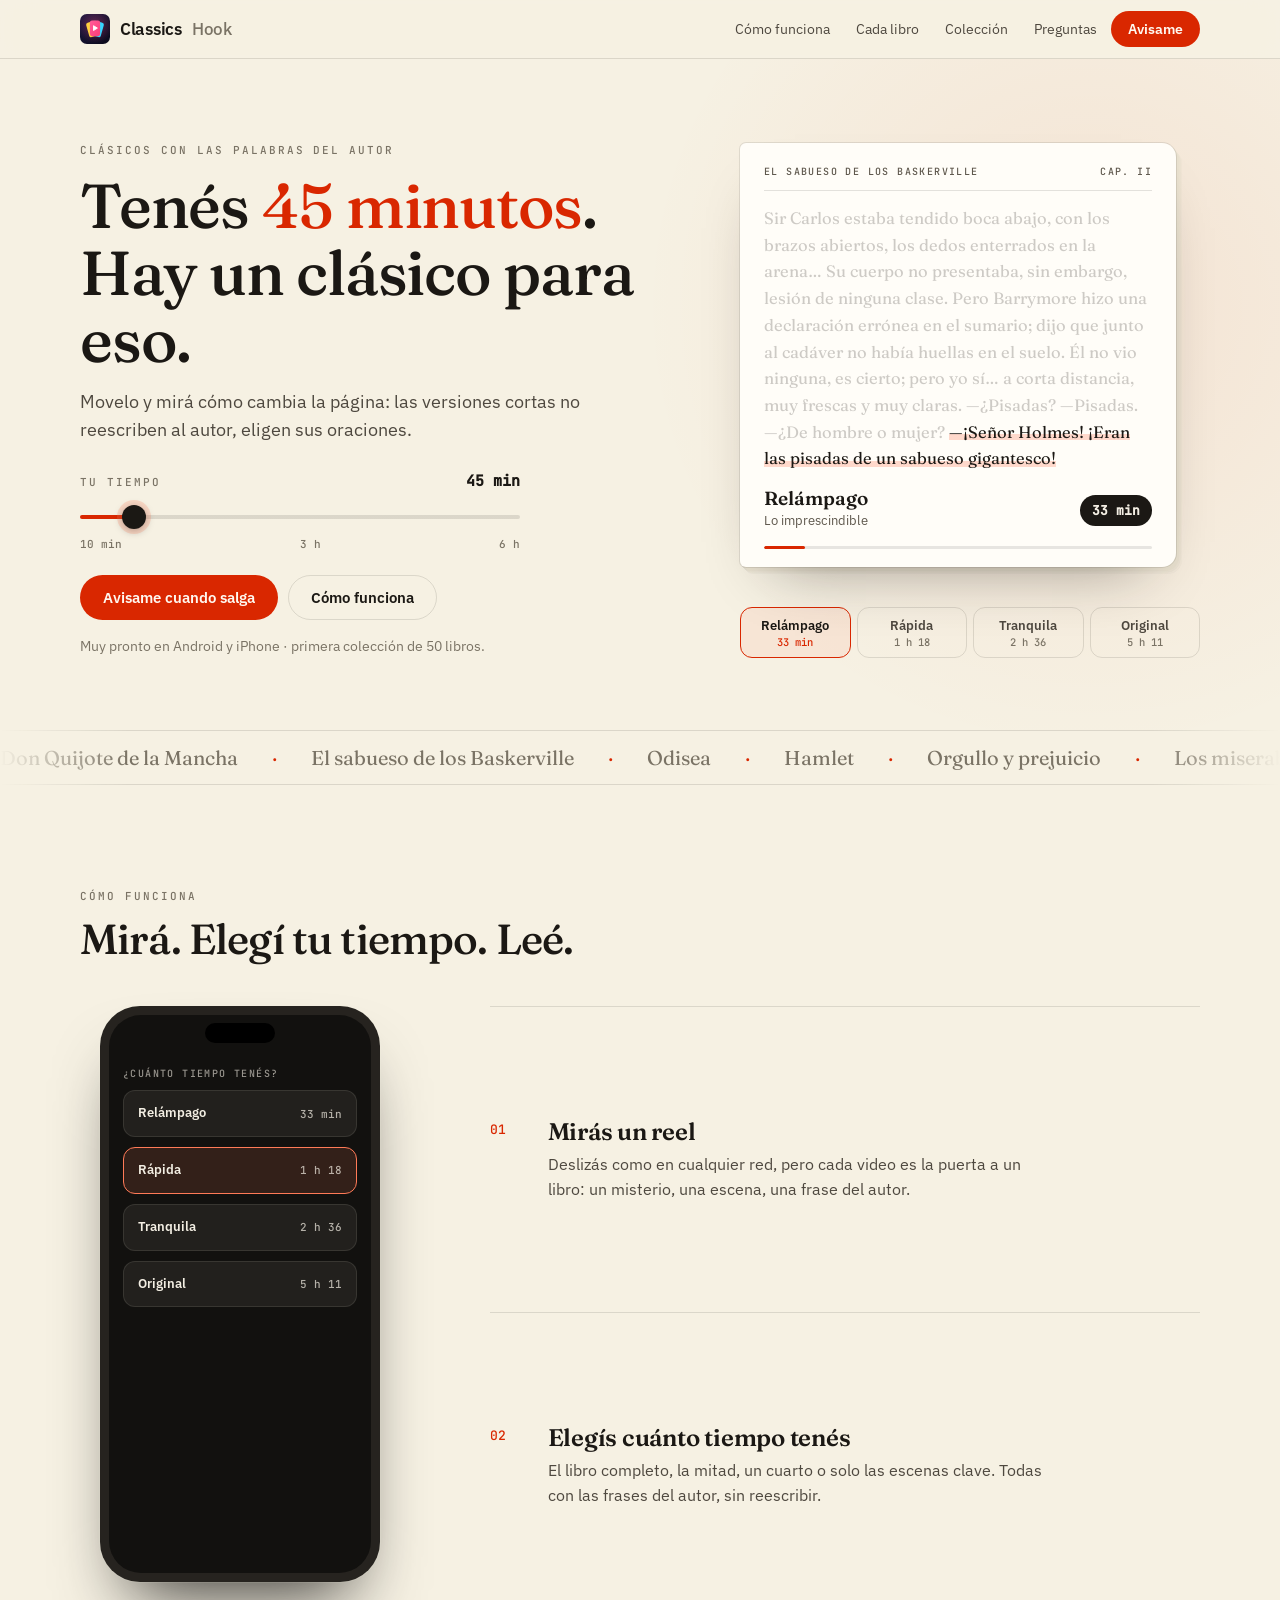
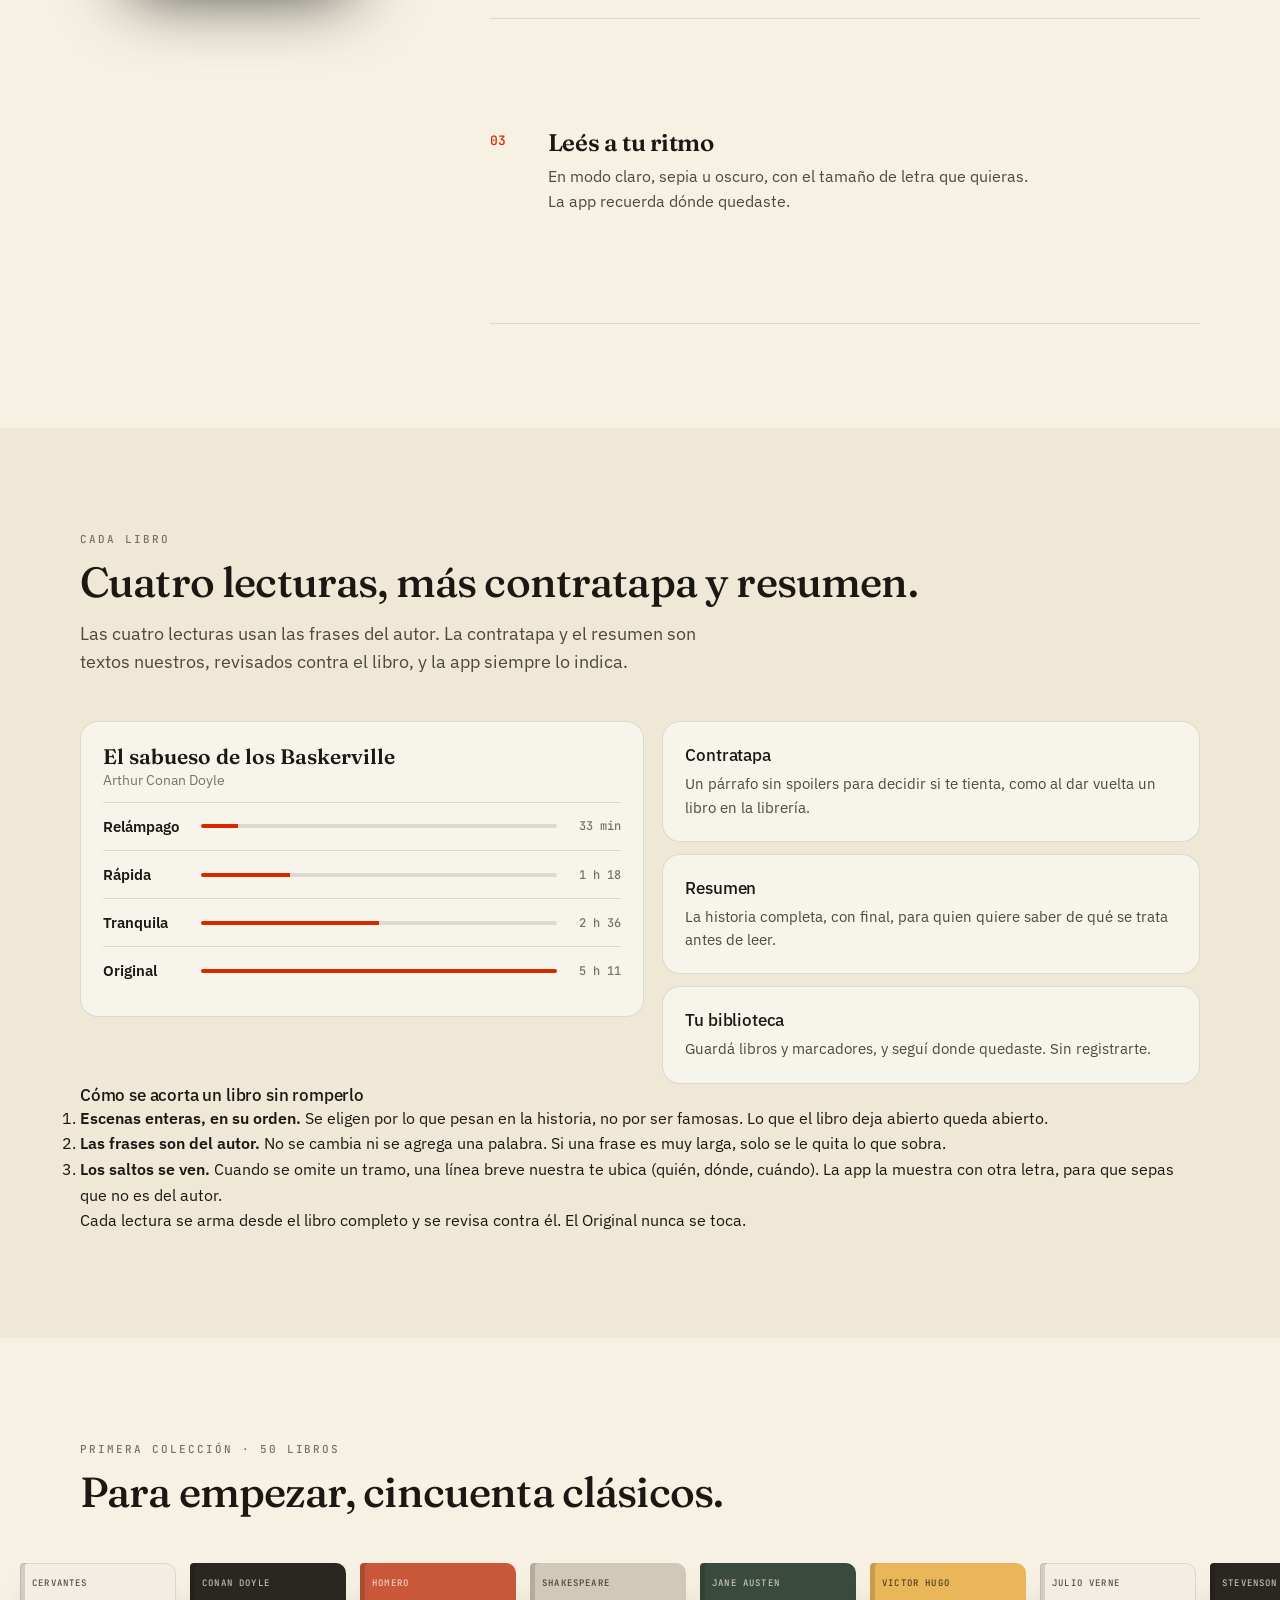
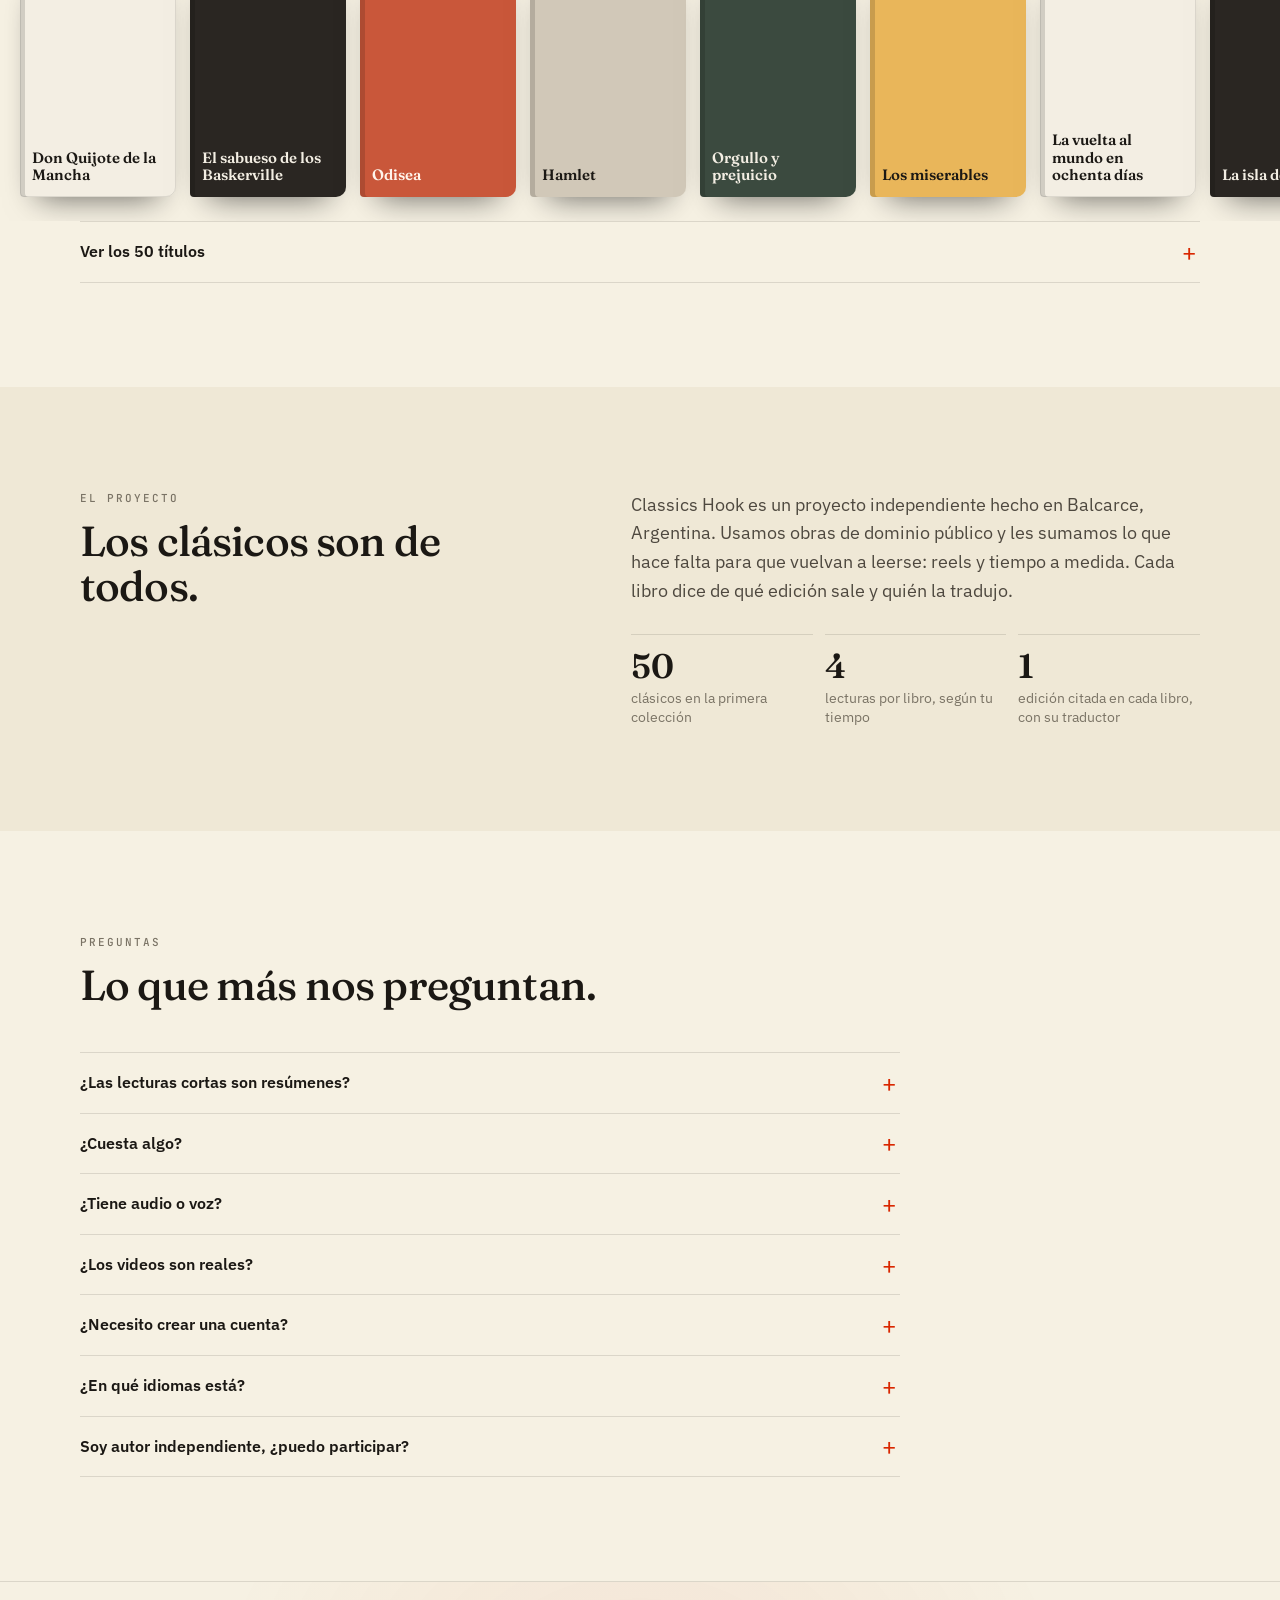
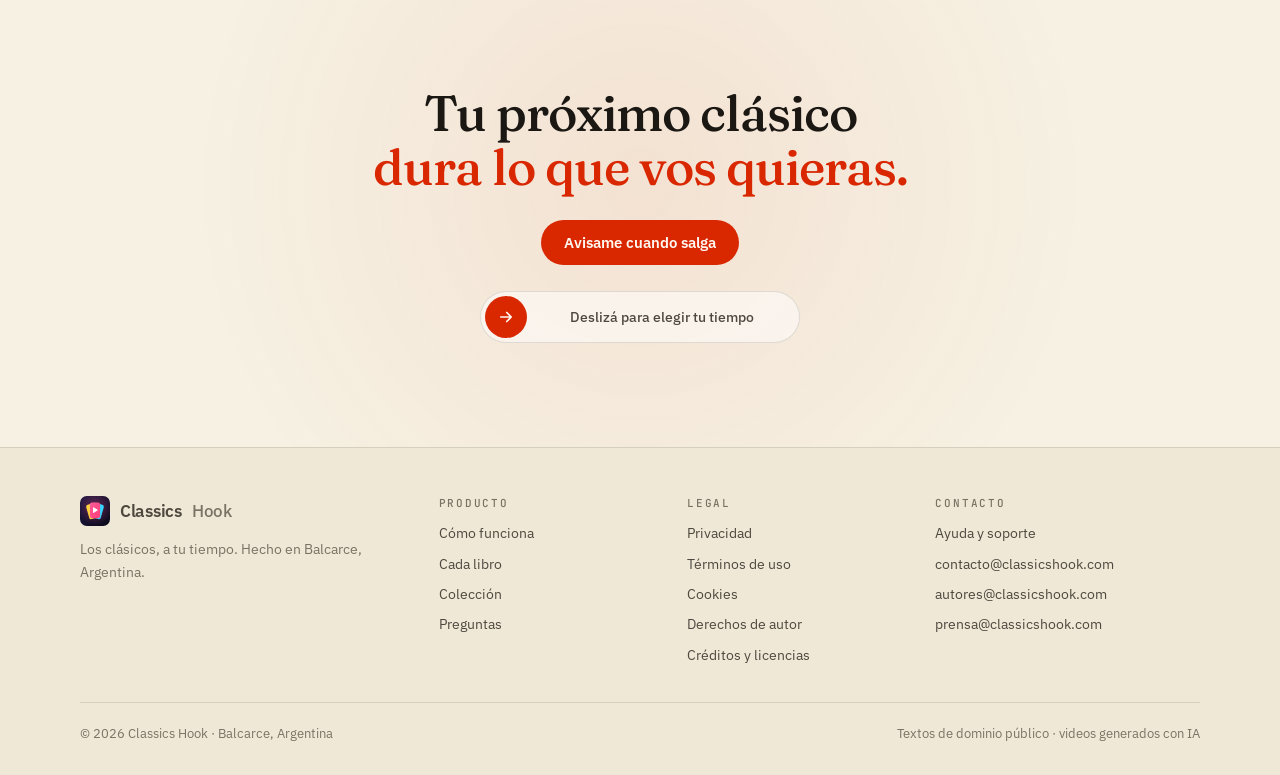
==== commit f1d98137: "Auditorías: cómo se acorta un libro, los 50 títulos, teléfono en el celular, textos más claros" ====
--- a/index.html
+++ b/index.html
@@ -21,7 +21,7 @@
 <link rel="apple-touch-icon" href="assets/img/apple-touch-icon.png">
 <link rel="manifest" href="manifest.webmanifest">
 <link rel="preload" href="assets/fonts/Fraunces_600SemiBold.ttf" as="font" type="font/ttf" crossorigin>
-<link rel="stylesheet" href="assets/estilo.css?v=2">
+<link rel="stylesheet" href="assets/estilo.css?v=3">
 <script type="application/ld+json">
 {"@context":"https://schema.org","@graph":[
  {"@type":"Organization","@id":"https://classicshook.com/#org","name":"Classics Hook","url":"https://classicshook.com/","logo":"https://classicshook.com/icono.svg","email":"contacto@classicshook.com","address":{"@type":"PostalAddress","addressLocality":"Balcarce","addressRegion":"Buenos Aires","addressCountry":"AR"}},
@@ -50,7 +50,7 @@
     <div class="portada-texto">
       <p class="rotulo">Clásicos con las palabras del autor</p>
       <h1>Tenés <em id="hn">45 minutos</em>.<br>Hay un clásico para eso.</h1>
-      <p class="bajada">Movelo y mirá cómo cambia la página: las versiones cortas no reescriben nada, eligen oraciones del libro.</p>
+      <p class="bajada">Movelo y mirá cómo cambia la página: las versiones cortas no reescriben al autor, eligen sus oraciones.</p>
       <div class="control-h">
         <div class="control-fila"><span class="rotulo">Tu tiempo</span><output id="hTiempo" for="rangoH">45 min</output></div>
         <input id="rangoH" type="range" min="10" max="360" step="1" value="45" aria-label="Minutos que tenés para leer">
@@ -72,7 +72,7 @@
           <span data-n="1" class="clave">—¡Señor Holmes! ¡Eran las pisadas de un sabueso gigantesco!</span>
         </p>
         <div class="hoja-pie">
-          <div><b id="vNombre">Relámpago</b><small id="vSub">Lo imprescindible</small></div>
+          <div><b id="vNombre">Relámpago</b><small id="vSub">Las escenas clave</small></div>
           <span class="chip" id="vTiempo">33 min</span>
         </div>
         <div class="medidor" aria-hidden="true"><i id="vBarra"></i></div>
@@ -123,7 +123,7 @@
       </div>
       <ol class="lista-pasos">
         <li class="paso on rev" data-n="1"><span class="num">01</span><div><h3>Mirás un reel</h3><p>Deslizás como en cualquier red, pero cada video es la puerta a un libro: un misterio, una escena, una frase del autor.</p></div></li>
-        <li class="paso rev" data-n="2"><span class="num">02</span><div><h3>Elegís cuánto tiempo tenés</h3><p>El libro completo o una lectura de la mitad, un cuarto o lo imprescindible. Todas con las frases originales, sin reescribir.</p></div></li>
+        <li class="paso rev" data-n="2"><span class="num">02</span><div><h3>Elegís cuánto tiempo tenés</h3><p>El libro completo, la mitad, un cuarto o solo las escenas clave. Todas con las frases del autor, sin reescribir.</p></div></li>
         <li class="paso rev" data-n="3"><span class="num">03</span><div><h3>Leés a tu ritmo</h3><p>En modo claro, sepia u oscuro, con el tamaño de letra que quieras. La app recuerda dónde quedaste.</p></div></li>
       </ol>
     </div>
@@ -134,8 +134,8 @@
   <div class="envase">
     <div class="cabeza rev">
       <p class="rotulo">Cada libro</p>
-      <h2>Cuatro tiempos y dos ayudas.</h2>
-      <p class="bajada">Las cuatro lecturas son del autor. La contratapa y el resumen son textos nuestros, revisados contra el libro, y la app siempre lo indica.</p>
+      <h2>Cuatro lecturas, más contratapa y resumen.</h2>
+      <p class="bajada">Las cuatro lecturas usan las frases del autor. La contratapa y el resumen son textos nuestros, revisados contra el libro, y la app siempre lo indica.</p>
     </div>
     <div class="grilla-libro">
       <div class="tarjeta versiones rev">
@@ -152,6 +152,15 @@
         <div class="tarjeta rev"><h3>Resumen</h3><p>La historia completa, con final, para quien quiere saber de qué se trata antes de leer.</p></div>
         <div class="tarjeta rev"><h3>Tu biblioteca</h3><p>Guardá libros y marcadores, y seguí donde quedaste. Sin registrarte.</p></div>
       </div>
+    </div>
+    <div class="metodo rev">
+      <h3>Cómo se acorta un libro sin romperlo</h3>
+      <ol>
+        <li><b>Escenas enteras, en su orden.</b> Se eligen por lo que pesan en la historia, no por ser famosas. Lo que el libro deja abierto queda abierto.</li>
+        <li><b>Las frases son del autor.</b> No se cambia ni se agrega una palabra. Si una frase es muy larga, solo se le quita lo que sobra.</li>
+        <li><b>Los saltos se ven.</b> Cuando se omite un tramo, una línea breve nuestra te ubica (quién, dónde, cuándo). La app la muestra con otra letra, para que sepas que no es del autor.</li>
+      </ol>
+      <p>Cada lectura se arma desde el libro completo y se revisa contra él. El Original nunca se toca.</p>
     </div>
   </div>
 </section>
@@ -177,6 +186,18 @@
     <div class="tapa t5"><small>Horacio Quiroga</small><b>Cuentos de amor, de locura y de muerte</b></div>
     <div class="tapa t6"><small>Galdós</small><b>Marianela</b></div>
   </div>
+  <div class="envase">
+    <details class="todos rev">
+      <summary>Ver los 50 títulos</summary>
+      <ul>
+        <li>Abel Sánchez<small>Unamuno</small></li><li>Cañas y barro<small>Blasco Ibáñez</small></li><li>Cándido<small>Voltaire</small></li><li>Comedia de equivocaciones<small>Shakespeare</small></li><li>Como gustéis<small>Shakespeare</small></li><li>Cuentos de amor, de locura y de muerte<small>Quiroga</small></li><li>David Copperfield<small>Dickens</small></li><li>Don Quijote de la Mancha<small>Cervantes</small></li><li>Edipo rey<small>Sófocles</small></li><li>El asno de oro<small>Apuleyo</small></li>
+        <li>El Buscón<small>Quevedo</small></li><li>El capital<small>Marx</small></li><li>El conde Lucanor<small>Don Juan Manuel</small></li><li>El Filibusterismo<small>Rizal</small></li><li>El hombre mediocre<small>Ingenieros</small></li><li>El mercader de Venecia<small>Shakespeare</small></li><li>El paraíso perdido<small>Milton</small></li><li>El príncipe<small>Maquiavelo</small></li><li>El sabueso de los Baskerville<small>Conan Doyle</small></li><li>Eneida<small>Virgilio</small></li>
+        <li>Fausto<small>Goethe</small></li><li>Hamlet<small>Shakespeare</small></li><li>Ilíada<small>Homero</small></li><li>Julio César<small>Shakespeare</small></li><li>La dama de las camelias<small>Dumas</small></li><li>La Divina Comedia<small>Dante</small></li><li>La isla del tesoro<small>Stevenson</small></li><li>La malquerida<small>Benavente</small></li><li>La vida es sueño<small>Calderón</small></li><li>La vuelta al mundo en ochenta días<small>Verne</small></li>
+        <li>Lazarillo de Tormes<small>Anónimo</small></li><li>Los miserables<small>Victor Hugo</small></li><li>Los pazos de Ulloa<small>Pardo Bazán</small></li><li>Luces de bohemia<small>Valle-Inclán</small></li><li>Macbeth<small>Shakespeare</small></li><li>Marianela<small>Galdós</small></li><li>Miau<small>Galdós</small></li><li>Niebla<small>Unamuno</small></li><li>Noli me tángere<small>Rizal</small></li><li>Novelas ejemplares<small>Cervantes</small></li>
+        <li>Odisea<small>Homero</small></li><li>Orgullo y prejuicio<small>Jane Austen</small></li><li>Otelo<small>Shakespeare</small></li><li>Peñas arriba<small>Pereda</small></li><li>Romeo y Julieta<small>Shakespeare</small></li><li>Tirano Banderas<small>Valle-Inclán</small></li><li>Tradiciones peruanas<small>Ricardo Palma</small></li><li>Trafalgar<small>Galdós</small></li><li>Viajes de Gulliver<small>Swift</small></li><li>Vidas paralelas<small>Plutarco</small></li>
+      </ul>
+    </details>
+  </div>
 </section>
 
 <section id="mision" class="fondo-2">
@@ -189,8 +210,8 @@
       <p class="bajada">Classics Hook es un proyecto independiente hecho en Balcarce, Argentina. Usamos obras de dominio público y les sumamos lo que hace falta para que vuelvan a leerse: reels y tiempo a medida. Cada libro dice de qué edición sale y quién la tradujo.</p>
       <dl class="cifras">
         <div><dt>50</dt><dd>clásicos en la primera colección</dd></div>
-        <div><dt>4</dt><dd>tiempos de lectura por libro</dd></div>
-        <div><dt>100 %</dt><dd>palabras del autor en las lecturas</dd></div>
+        <div><dt>4</dt><dd>lecturas por libro, según tu tiempo</dd></div>
+        <div><dt>1</dt><dd>edición citada en cada libro, con su traductor</dd></div>
       </dl>
     </div>
   </div>
@@ -203,7 +224,7 @@
       <h2>Lo que más nos preguntan.</h2>
     </div>
     <div class="faq rev">
-      <details><summary>¿Las lecturas cortas son resúmenes?</summary><p>No. Las lecturas tranquila, rápida y relámpago eligen oraciones del libro y las dejan tal cual: son palabras del autor, no nuestras. El Resumen y la Contratapa sí son textos nuestros, y la app lo indica.</p></details>
+      <details><summary>¿Las lecturas cortas son resúmenes?</summary><p>No. Las lecturas Tranquila, Rápida y Relámpago eligen escenas y frases del libro sin reescribirlas. Donde hay un salto, una línea breve nuestra te ubica, y la app la muestra con otra letra. El Resumen y la Contratapa sí son textos nuestros, y la app lo indica.</p></details>
       <details><summary>¿Cuesta algo?</summary><p>No. Leer en Classics Hook es gratis: no hay suscripción ni compras dentro de la app.</p></details>
       <details><summary>¿Tiene audio o voz?</summary><p>Por ahora no. Primero queremos que leer sea lo mejor posible; el audio queda para más adelante.</p></details>
       <details><summary>¿Los videos son reales?</summary><p>Son piezas ilustrativas creadas con herramientas de inteligencia artificial para invitarte al libro. Cada reel lo indica.</p></details>
@@ -239,6 +260,6 @@
     <div class="bajo"><span>© 2026 Classics Hook · Balcarce, Argentina</span><span>Textos de dominio público · videos generados con IA</span></div>
   </div>
 </footer>
-<script src="assets/app.js?v=2" defer></script>
+<script src="assets/app.js?v=3" defer></script>
 </body>
 </html>
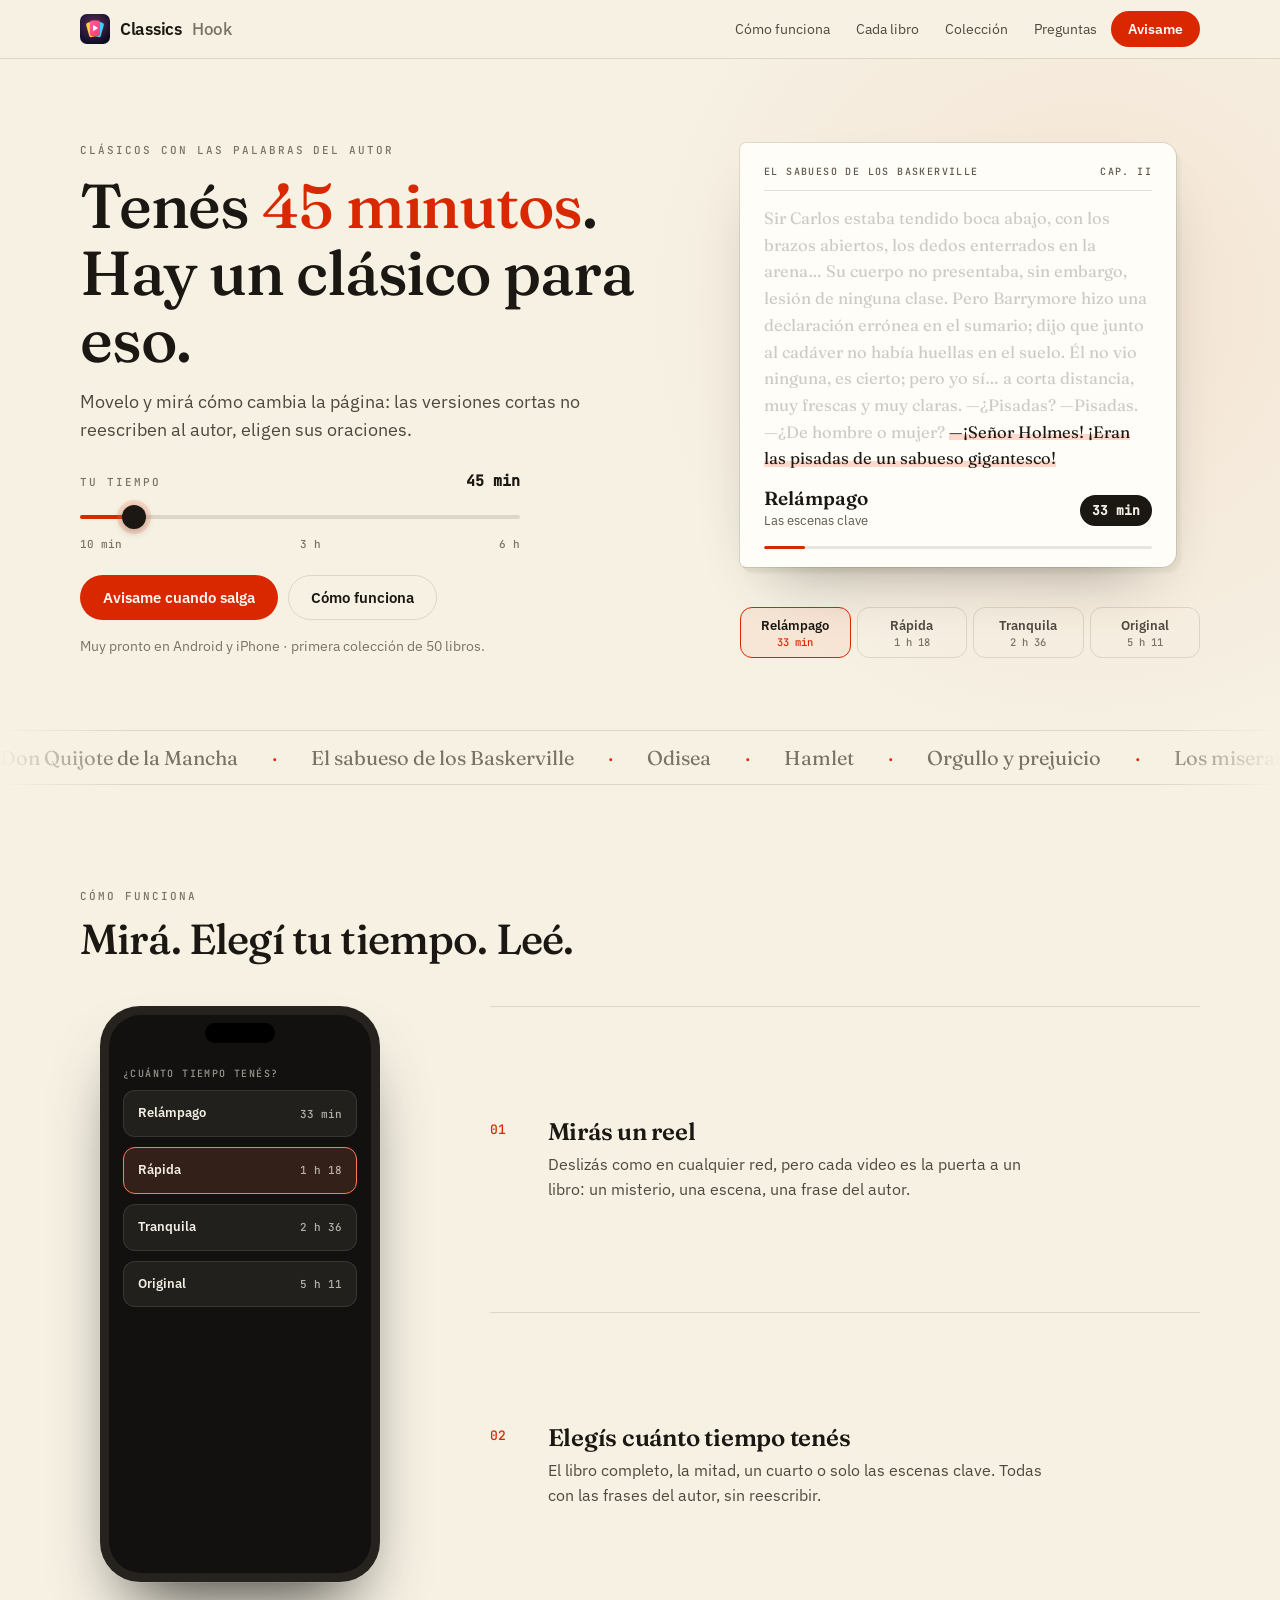
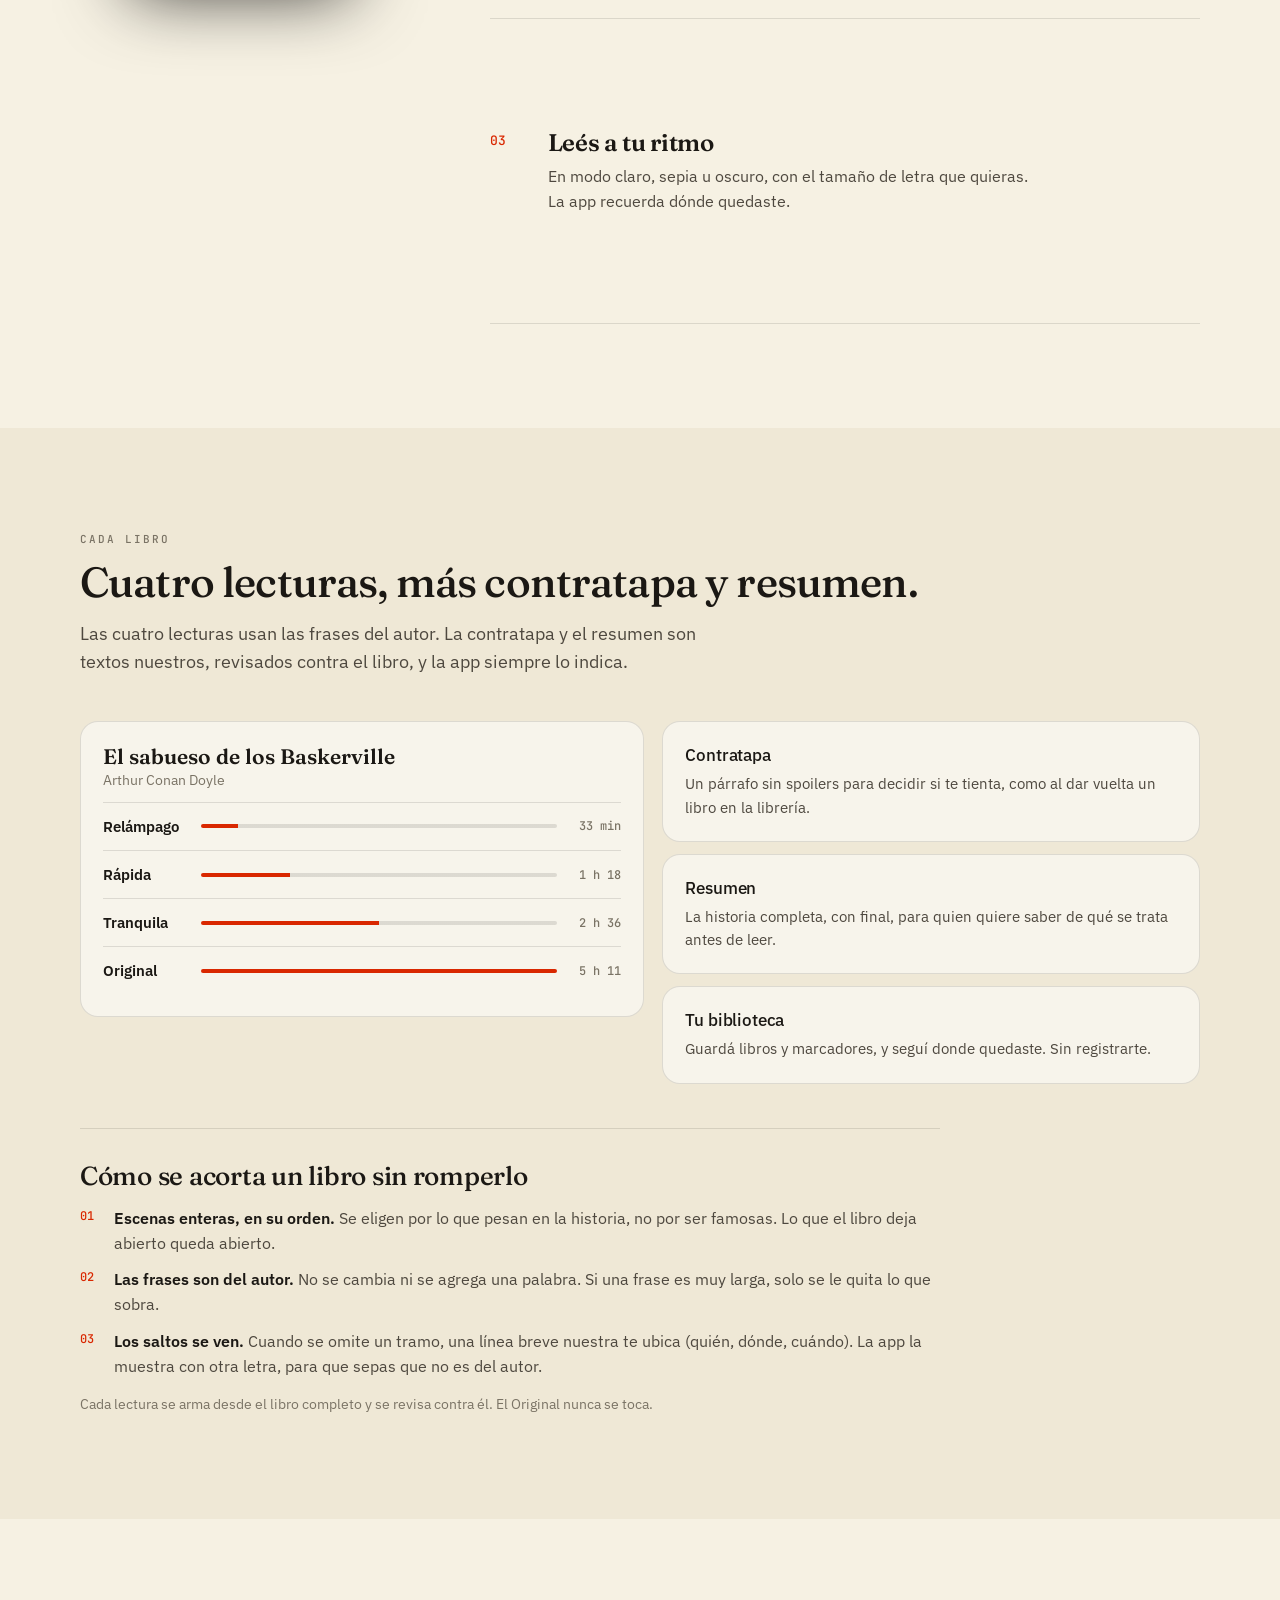
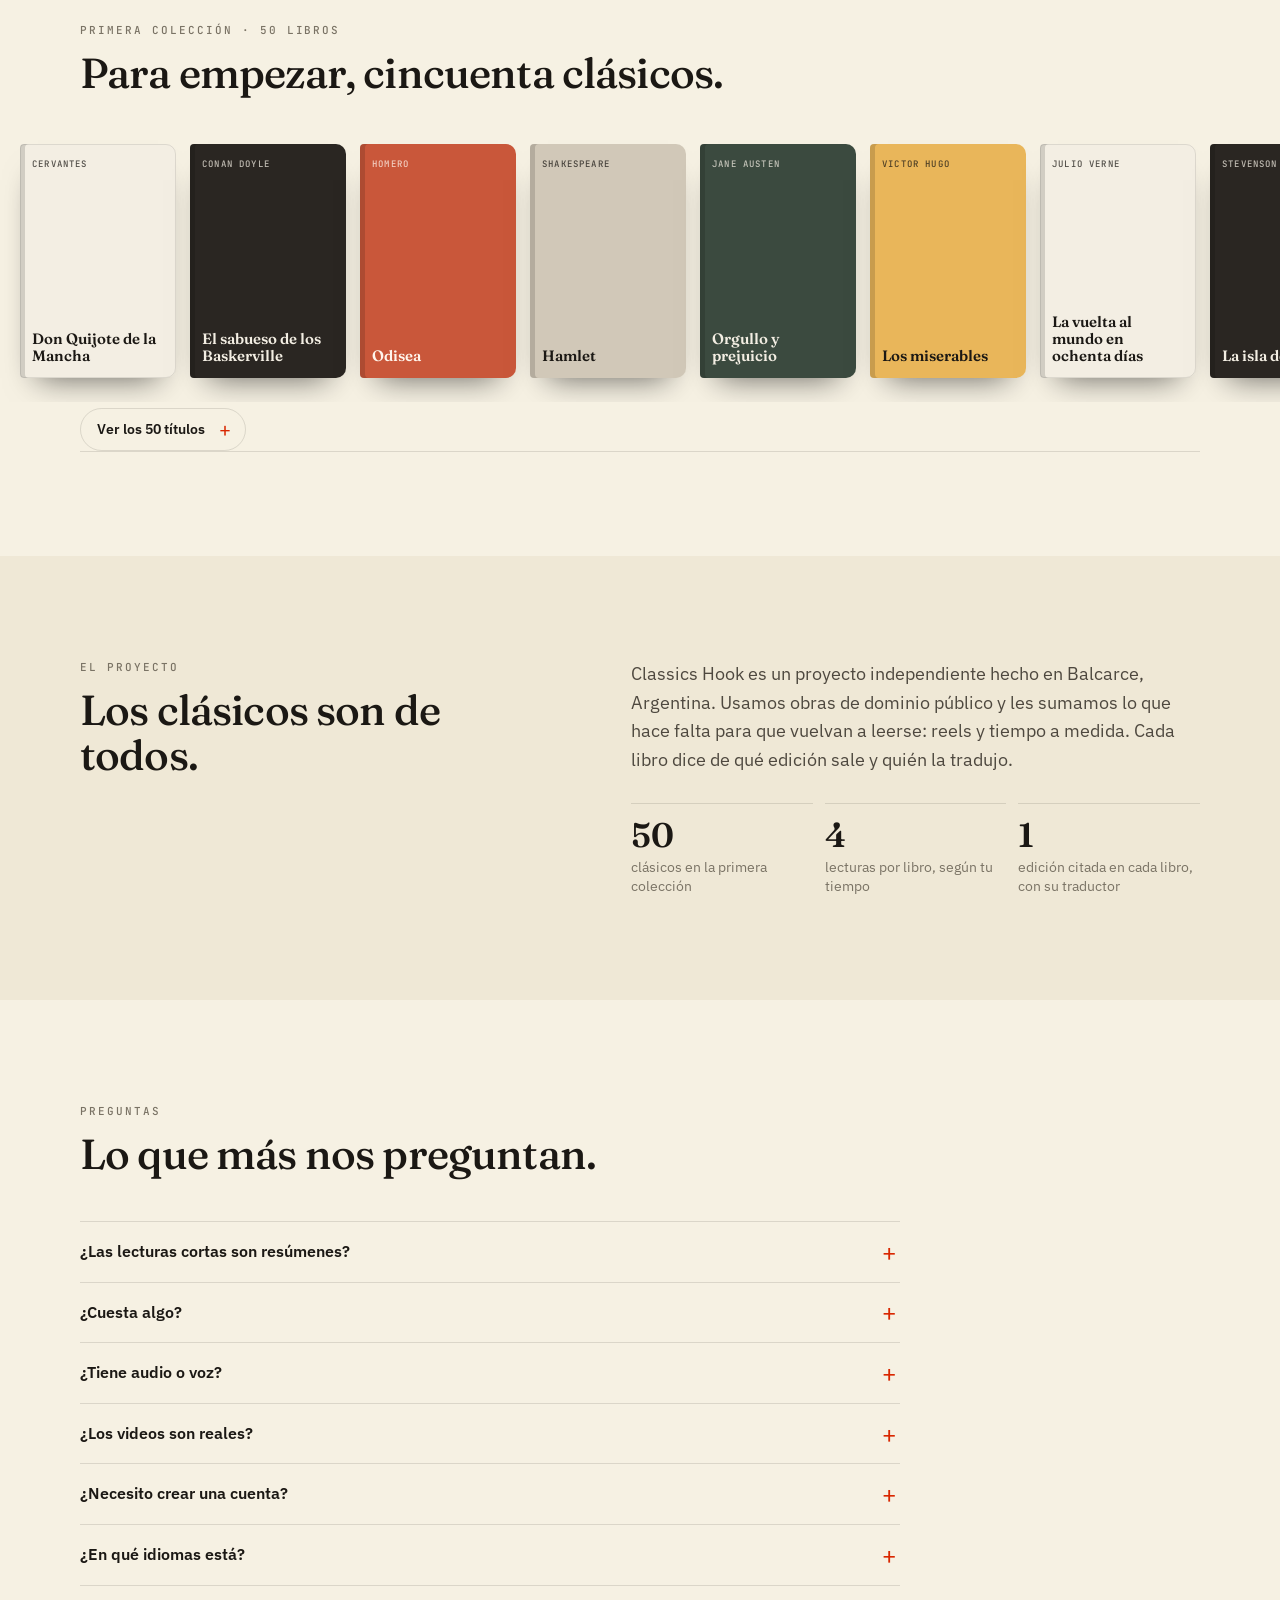
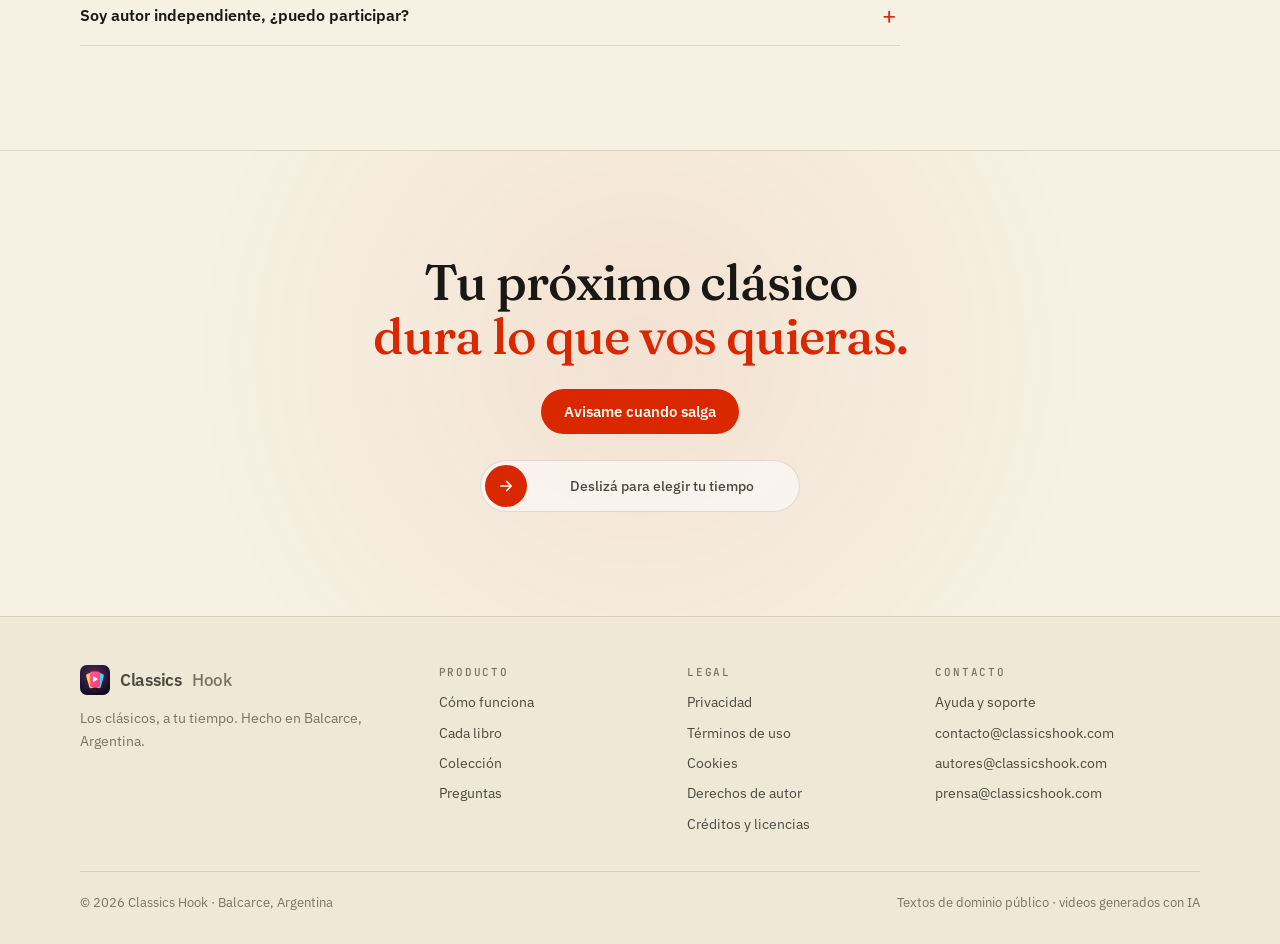
==== commit bef6dce2: "Versión 4 en los enlaces (la 3 quedó guardada con el estilo viejo)" ====
--- a/index.html
+++ b/index.html
@@ -21,7 +21,7 @@
 <link rel="apple-touch-icon" href="assets/img/apple-touch-icon.png">
 <link rel="manifest" href="manifest.webmanifest">
 <link rel="preload" href="assets/fonts/Fraunces_600SemiBold.ttf" as="font" type="font/ttf" crossorigin>
-<link rel="stylesheet" href="assets/estilo.css?v=3">
+<link rel="stylesheet" href="assets/estilo.css?v=4">
 <script type="application/ld+json">
 {"@context":"https://schema.org","@graph":[
  {"@type":"Organization","@id":"https://classicshook.com/#org","name":"Classics Hook","url":"https://classicshook.com/","logo":"https://classicshook.com/icono.svg","email":"contacto@classicshook.com","address":{"@type":"PostalAddress","addressLocality":"Balcarce","addressRegion":"Buenos Aires","addressCountry":"AR"}},
@@ -260,6 +260,6 @@
     <div class="bajo"><span>© 2026 Classics Hook · Balcarce, Argentina</span><span>Textos de dominio público · videos generados con IA</span></div>
   </div>
 </footer>
-<script src="assets/app.js?v=3" defer></script>
+<script src="assets/app.js?v=4" defer></script>
 </body>
 </html>
--- a/assets/estilo.css
+++ b/assets/estilo.css
@@ -142,7 +142,7 @@
 .paso h3{font:600 clamp(19px,2.2vw,24px)/1.2 var(--serif);margin-bottom:6px}
 .paso p{color:var(--fg2);max-width:32em;font-size:15.5px}
 @media (min-width:901px){.lista-pasos .paso{min-height:34vh;align-content:center}}
-@media (max-width:900px){.pasos{grid-template-columns:1fr}.pasos .fijo{display:none}.paso{opacity:1;padding:18px 0}}
+@media (max-width:900px){.pasos{grid-template-columns:1fr}.pasos .fijo{position:static;margin:0 0 22px}.pasos .telefono{width:190px;border-radius:30px;padding:7px}.pasos .pantalla{border-radius:24px}.pasos .telefono::after{top:13px;width:52px;height:15px;margin-left:-26px}.pasos .capa{padding:38px 11px 12px;gap:8px}.pasos .mini-reel b{font-size:15px}.pasos .opc{padding:9px 10px;font-size:11.5px}.pasos .lector{font-size:16px}.paso{padding:18px 0;opacity:.55}.paso.on{opacity:1}}
 
 .telefono{position:relative;width:min(280px,100%);aspect-ratio:9/18.5;border-radius:40px;padding:9px;background:#26231F;box-shadow:0 0 0 1px rgba(243,238,227,.1),0 40px 70px -30px rgba(0,0,0,.8)}
 .telefono::after{content:"";position:absolute;top:17px;left:50%;width:70px;height:20px;margin-left:-35px;border-radius:99px;background:#000;z-index:5}
@@ -172,6 +172,13 @@
 .versiones li i{height:4px;border-radius:9px;background:linear-gradient(90deg,var(--acento) var(--w),var(--line) var(--w))}
 .versiones li small{font:500 12px var(--mono);color:var(--fg3);text-align:right}
 .extras{display:grid;gap:12px}
+.metodo{margin-top:clamp(28px,4vw,44px);padding-top:clamp(24px,3vw,32px);border-top:1px solid var(--line);max-width:860px}
+.metodo h3{font:500 clamp(20px,2.4vw,26px)/1.2 var(--serif);margin-bottom:14px}
+.metodo ol{list-style:none;counter-reset:m;display:grid;gap:12px}
+.metodo li{counter-increment:m;position:relative;padding-left:34px;color:var(--fg2);font-size:15.5px}
+.metodo li::before{content:counter(m,decimal-leading-zero);position:absolute;left:0;top:2px;font:500 12px var(--mono);color:var(--acento)}
+.metodo li b{color:var(--fg);font-weight:600}
+.metodo>p{margin-top:14px;color:var(--fg3);font-size:14px}
 
 /* colección */
 .estante{display:flex;gap:14px;overflow-x:auto;padding:4px 0 24px;padding-inline:max(20px,calc((100vw - 1120px)/2));scroll-padding-inline:20px;scroll-snap-type:x proximity;scrollbar-width:none}
@@ -188,6 +195,14 @@
 .t5{background:#3B4A3F;color:#F3EEE3}
 .t6{background:#E9B65A;color:#1B1814}
 
+.todos{margin-top:6px;border:0}
+.todos summary{display:inline-block;padding:9px 16px;border:1px solid var(--line);border-radius:99px;font-size:14px}
+.todos summary{padding-right:40px}
+.todos summary::after{right:14px;font-size:20px}
+.todos ul{list-style:none;columns:3 220px;column-gap:28px;margin-top:18px}
+.todos li{break-inside:avoid;padding:7px 0;border-top:1px solid var(--line);font-size:14.5px;display:flex;justify-content:space-between;gap:10px}
+.todos li small{color:var(--fg3);font-size:12.5px;white-space:nowrap}
+
 /* proyecto */
 .mision{display:grid;grid-template-columns:1fr 1.2fr;gap:clamp(20px,6vw,80px);align-items:start}
 .mision .bajada{margin-top:0}
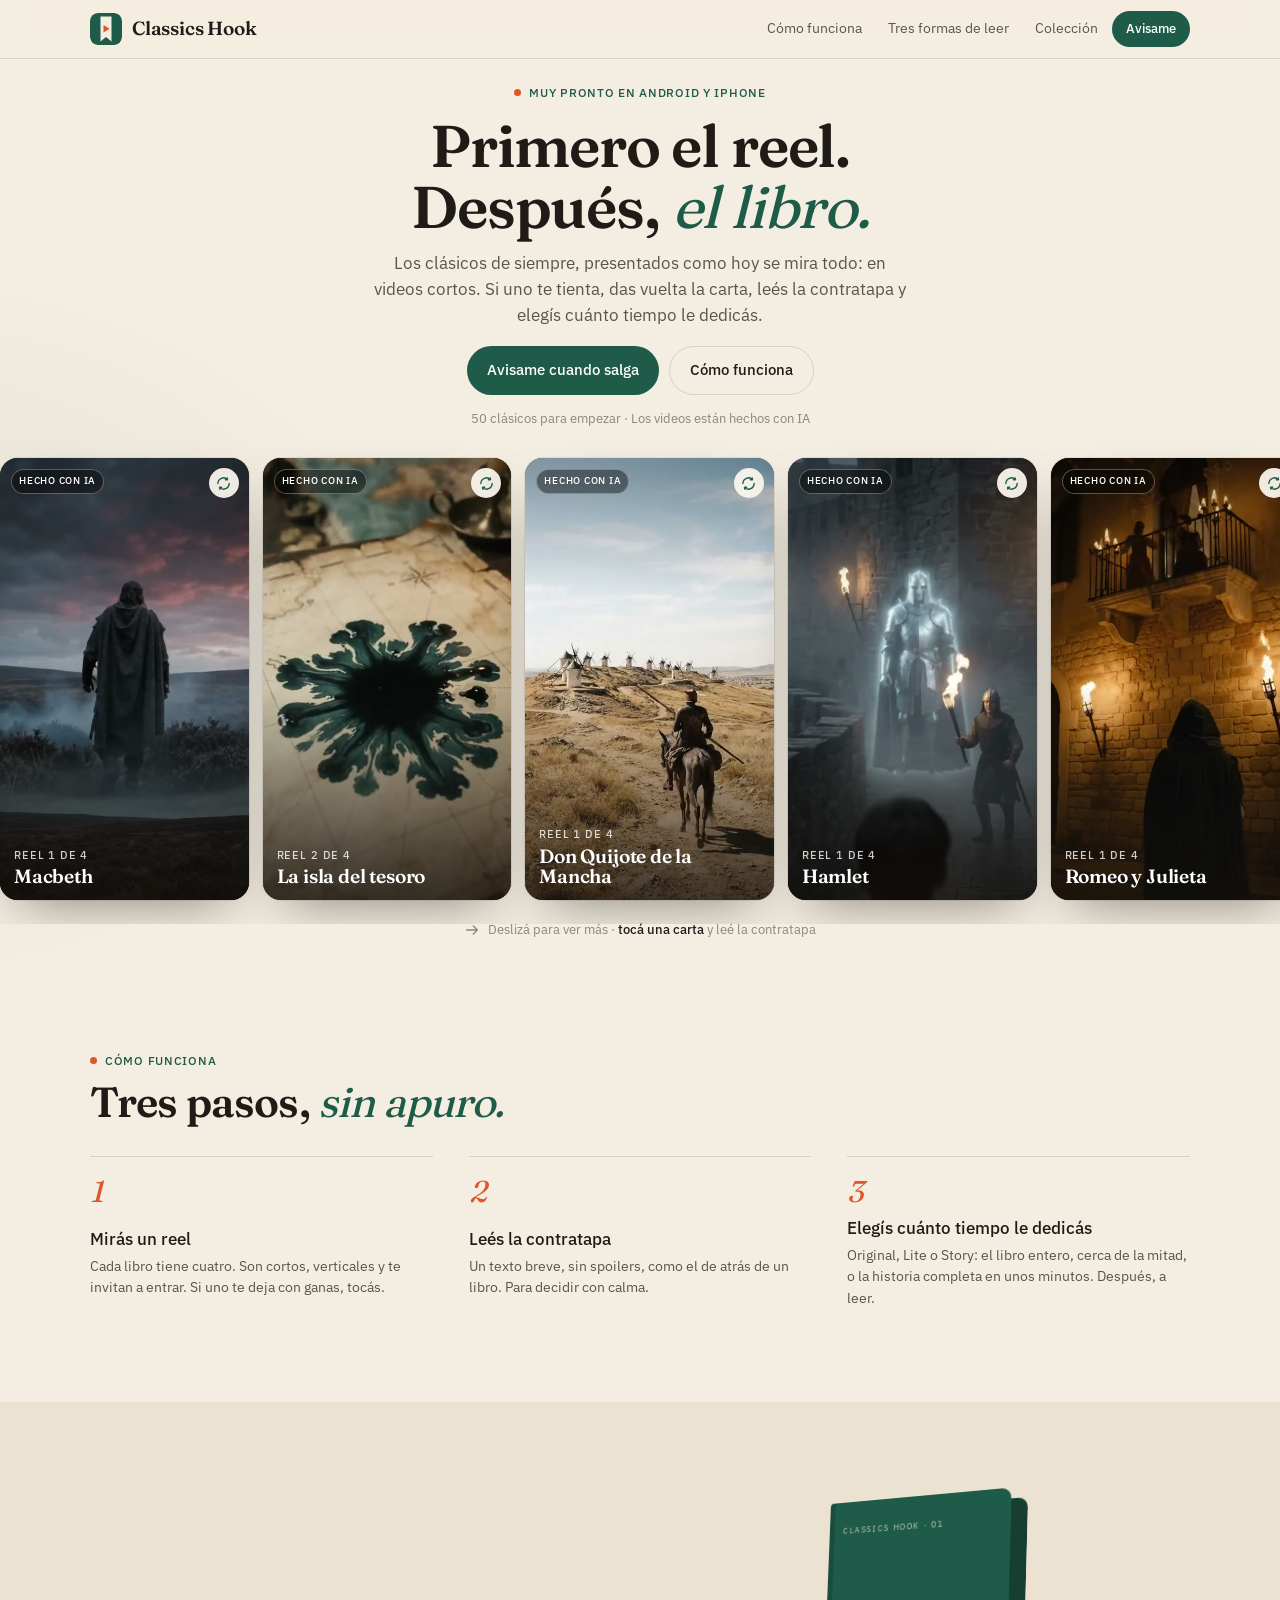
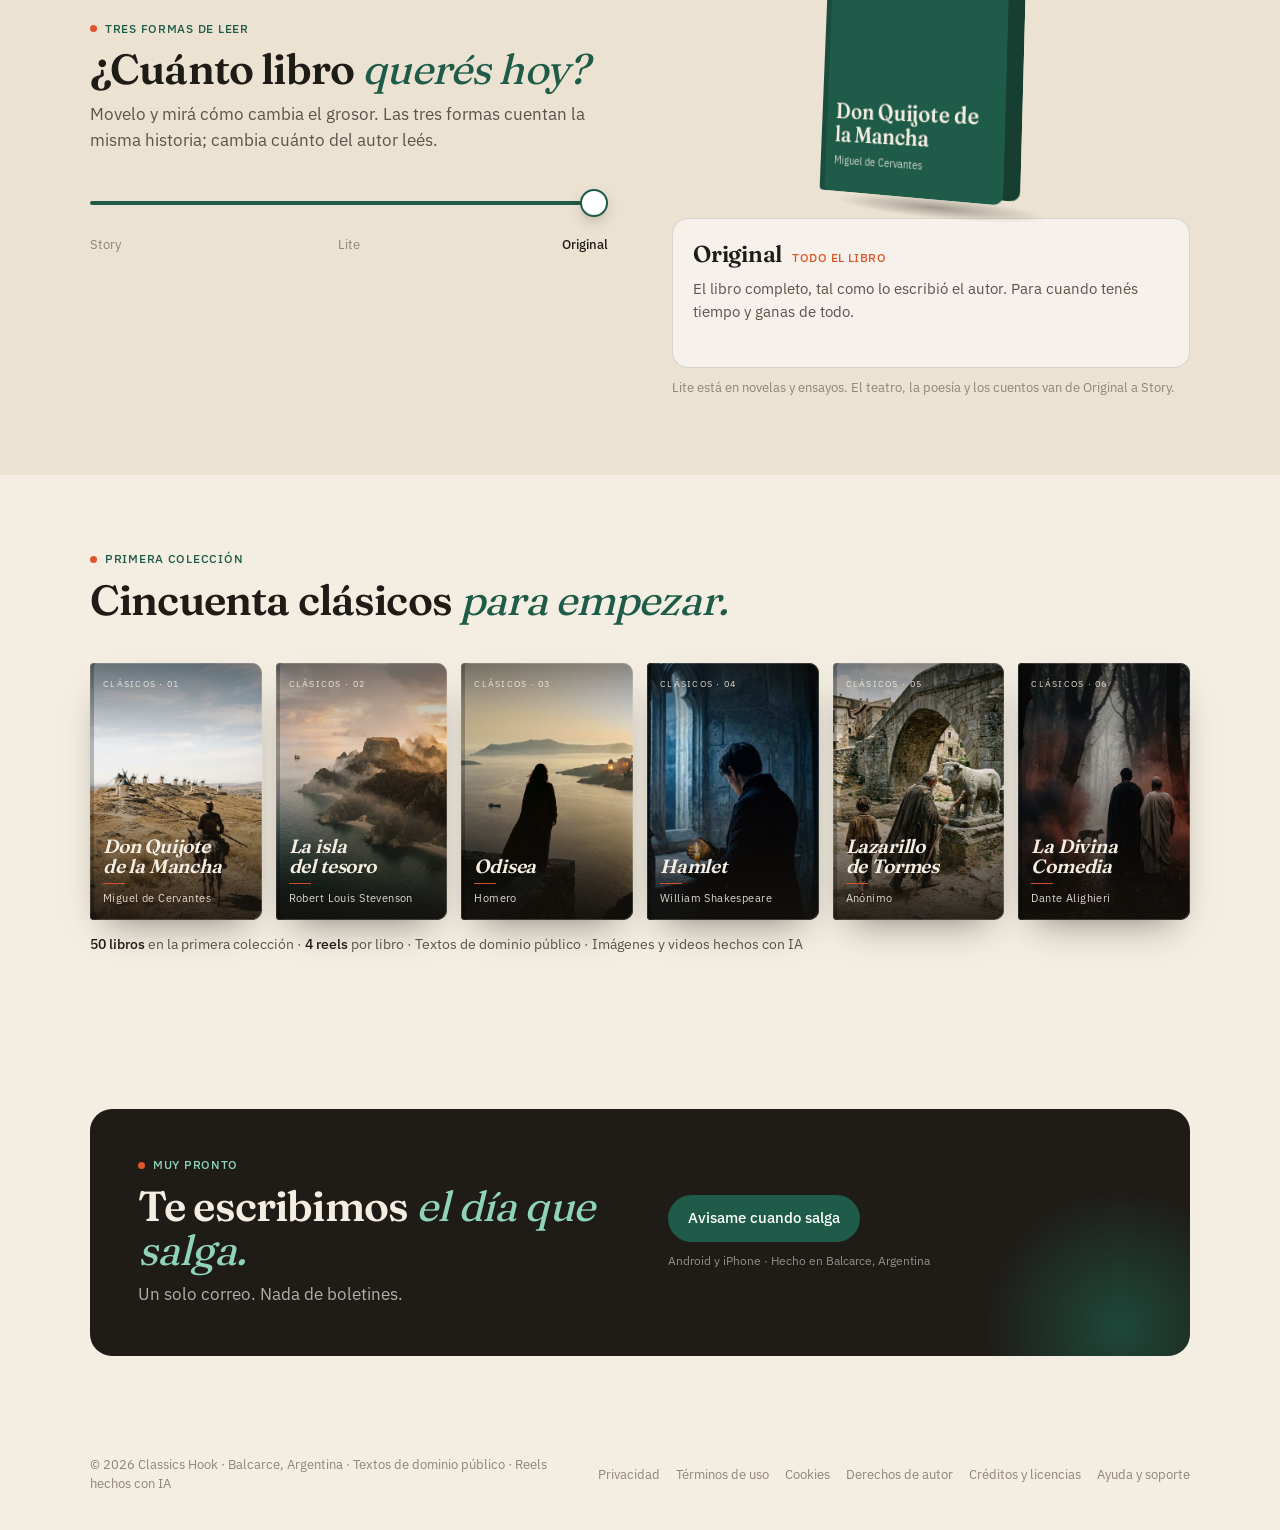
==== commit a07f1182: "Portada nueva: paginas" ====
--- a/index.html
+++ b/index.html
@@ -1,265 +1,331 @@
-<!doctype html>
-<html lang="es">
-<head>
-<meta charset="utf-8">
-<meta name="viewport" content="width=device-width, initial-scale=1, viewport-fit=cover">
-<title>Classics Hook · Los clásicos, a tu tiempo</title>
-<meta name="description" content="Clásicos de la literatura con las palabras del autor. Mirás un reel, elegís cuánto tiempo tenés y leés.">
-<link rel="canonical" href="https://classicshook.com/">
-<meta name="theme-color" content="#12110F" media="(prefers-color-scheme: dark)">
-<meta name="theme-color" content="#F6F1E3" media="(prefers-color-scheme: light)">
-<meta name="color-scheme" content="dark light">
-<meta property="og:type" content="website">
-<meta property="og:site_name" content="Classics Hook">
-<meta property="og:title" content="Classics Hook · Los clásicos, a tu tiempo">
-<meta property="og:description" content="Mirá un reel, elegí cuánto tiempo tenés y leé un clásico con las palabras del autor.">
-<meta property="og:url" content="https://classicshook.com/">
-<meta property="og:image" content="https://classicshook.com/assets/img/og.png">
-<meta property="og:locale" content="es_AR">
-<meta name="twitter:card" content="summary_large_image">
-<link rel="icon" href="icono.svg" type="image/svg+xml">
-<link rel="apple-touch-icon" href="assets/img/apple-touch-icon.png">
-<link rel="manifest" href="manifest.webmanifest">
-<link rel="preload" href="assets/fonts/Fraunces_600SemiBold.ttf" as="font" type="font/ttf" crossorigin>
-<link rel="stylesheet" href="assets/estilo.css?v=4">
-<script type="application/ld+json">
-{"@context":"https://schema.org","@graph":[
- {"@type":"Organization","@id":"https://classicshook.com/#org","name":"Classics Hook","url":"https://classicshook.com/","logo":"https://classicshook.com/icono.svg","email":"contacto@classicshook.com","address":{"@type":"PostalAddress","addressLocality":"Balcarce","addressRegion":"Buenos Aires","addressCountry":"AR"}},
- {"@type":"WebSite","@id":"https://classicshook.com/#web","url":"https://classicshook.com/","name":"Classics Hook","inLanguage":"es","publisher":{"@id":"https://classicshook.com/#org"}}
-]}
-</script>
-</head>
-<body>
-<a class="salto" href="#contenido">Saltar al contenido</a>
-<div id="progreso" aria-hidden="true"></div>
-
-<header class="nav">
-  <div class="envase">
-    <a class="marca" href="/" aria-label="Classics Hook, inicio"><img src="icono.svg" alt="" width="30" height="30">Classics <span>Hook</span></a>
-    <nav aria-label="Principal">
-      <a href="#como">Cómo funciona</a><a href="#tiempo">Cada libro</a><a href="#coleccion">Colección</a><a href="#preguntas">Preguntas</a>
-      <a class="btn chico" href="#avisame">Avisame</a>
-    </nav>
-  </div>
-</header>
-
-<main id="contenido">
-<section class="portada" id="inicio">
-  <div class="resplandor" aria-hidden="true"></div>
-  <div class="envase">
-    <div class="portada-texto">
-      <p class="rotulo">Clásicos con las palabras del autor</p>
-      <h1>Tenés <em id="hn">45 minutos</em>.<br>Hay un clásico para eso.</h1>
-      <p class="bajada">Movelo y mirá cómo cambia la página: las versiones cortas no reescriben al autor, eligen sus oraciones.</p>
-      <div class="control-h">
-        <div class="control-fila"><span class="rotulo">Tu tiempo</span><output id="hTiempo" for="rangoH">45 min</output></div>
-        <input id="rangoH" type="range" min="10" max="360" step="1" value="45" aria-label="Minutos que tenés para leer">
-        <div class="marcas" aria-hidden="true"><span>10 min</span><span>3 h</span><span>6 h</span></div>
-      </div>
-    </div>
-
-    <figure class="libro-vivo" id="vivo" data-nivel="1" aria-label="Ejemplo: un fragmento de El sabueso de los Baskerville en la versión elegida">
-      <div class="pila">
-      <div class="hojas" aria-hidden="true"><i></i><i></i><i></i><i></i></div>
-      <div class="hoja">
-        <div class="hoja-cab"><span>El sabueso de los Baskerville</span><span>Cap. II</span></div>
-        <p class="texto-libro">
-          <span data-n="3">Sir Carlos estaba tendido boca abajo, con los brazos abiertos, los dedos enterrados en la arena…</span>
-          <span data-n="4">Su cuerpo no presentaba, sin embargo, lesión de ninguna clase.</span>
-          <span data-n="2">Pero Barrymore hizo una declaración errónea en el sumario; dijo que junto al cadáver no había huellas en el suelo.</span>
-          <span data-n="3">Él no vio ninguna, es cierto; pero yo sí… a corta distancia, muy frescas y muy claras.</span>
-          <span data-n="4">—¿Pisadas? —Pisadas. —¿De hombre o mujer?</span>
-          <span data-n="1" class="clave">—¡Señor Holmes! ¡Eran las pisadas de un sabueso gigantesco!</span>
-        </p>
-        <div class="hoja-pie">
-          <div><b id="vNombre">Relámpago</b><small id="vSub">Las escenas clave</small></div>
-          <span class="chip" id="vTiempo">33 min</span>
-        </div>
-        <div class="medidor" aria-hidden="true"><i id="vBarra"></i></div>
-      </div>
-      </div>
-      <figcaption class="selector-v" role="group" aria-label="Elegir versión">
-        <button type="button" data-min="33">Relámpago<small>33 min</small></button>
-        <button type="button" data-min="78">Rápida<small>1 h 18</small></button>
-        <button type="button" data-min="156">Tranquila<small>2 h 36</small></button>
-        <button type="button" data-min="311">Original<small>5 h 11</small></button>
-      </figcaption>
-    </figure>
-    <div class="portada-acciones">
-      <div class="acciones" id="avisame">
-        <a class="btn" href="mailto:contacto@classicshook.com?subject=Avisame%20cuando%20salga%20la%20app">Avisame cuando salga</a>
-        <a class="btn borde" href="#como">Cómo funciona</a>
-      </div>
-      <p class="dato">Muy pronto en Android y iPhone · primera colección de 50 libros.</p>
-    </div>
-  </div>
-</section>
-
-<div class="cinta" aria-hidden="true"><div>
-  <span>Don Quijote de la Mancha</span><span>El sabueso de los Baskerville</span><span>Odisea</span><span>Hamlet</span><span>Orgullo y prejuicio</span><span>Los miserables</span><span>La isla del tesoro</span><span>Lazarillo de Tormes</span><span>La vida es sueño</span><span>Marianela</span>
-  <span>Don Quijote de la Mancha</span><span>El sabueso de los Baskerville</span><span>Odisea</span><span>Hamlet</span><span>Orgullo y prejuicio</span><span>Los miserables</span><span>La isla del tesoro</span><span>Lazarillo de Tormes</span><span>La vida es sueño</span><span>Marianela</span>
-</div></div>
-
-<section id="como">
-  <div class="envase">
-    <div class="cabeza rev">
-      <p class="rotulo">Cómo funciona</p>
-      <h2>Mirá. Elegí tu tiempo. Leé.</h2>
-    </div>
-    <div class="pasos" data-paso="1">
-      <div class="fijo" aria-hidden="true">
-        <div class="telefono"><div class="pantalla">
-          <div class="capa s1"><span class="t">Reels</span><div class="mini-reel"><b>«Eran las pisadas de un sabueso gigantesco.»</b></div><div class="opc"><span>El sabueso de los Baskerville</span><small>Leer</small></div></div>
-          <div class="capa s2"><span class="t">¿Cuánto tiempo tenés?</span>
-            <div class="opc"><span>Relámpago</span><small>33 min</small></div>
-            <div class="opc sel"><span>Rápida</span><small>1 h 18</small></div>
-            <div class="opc"><span>Tranquila</span><small>2 h 36</small></div>
-            <div class="opc"><span>Original</span><small>5 h 11</small></div></div>
-          <div class="capa s3 sepia"><span class="t">Capítulo 2 · sepia</span>
-            <div class="lector"><span>Eran</span> <span>las</span> <span>pisadas</span> <span>de</span> <span>un</span> <span>sabueso</span> <span>gigantesco.</span></div>
-            <div class="lineas"><i style="width:92%"></i><i style="width:76%"></i><i style="width:84%"></i><i style="width:60%"></i></div>
-            <div class="opc" style="margin-top:auto"><span>Seguís donde quedaste</span><small>41 %</small></div></div>
-        </div></div>
-      </div>
-      <ol class="lista-pasos">
-        <li class="paso on rev" data-n="1"><span class="num">01</span><div><h3>Mirás un reel</h3><p>Deslizás como en cualquier red, pero cada video es la puerta a un libro: un misterio, una escena, una frase del autor.</p></div></li>
-        <li class="paso rev" data-n="2"><span class="num">02</span><div><h3>Elegís cuánto tiempo tenés</h3><p>El libro completo, la mitad, un cuarto o solo las escenas clave. Todas con las frases del autor, sin reescribir.</p></div></li>
-        <li class="paso rev" data-n="3"><span class="num">03</span><div><h3>Leés a tu ritmo</h3><p>En modo claro, sepia u oscuro, con el tamaño de letra que quieras. La app recuerda dónde quedaste.</p></div></li>
-      </ol>
-    </div>
-  </div>
-</section>
-
-<section id="tiempo" class="fondo-2">
-  <div class="envase">
-    <div class="cabeza rev">
-      <p class="rotulo">Cada libro</p>
-      <h2>Cuatro lecturas, más contratapa y resumen.</h2>
-      <p class="bajada">Las cuatro lecturas usan las frases del autor. La contratapa y el resumen son textos nuestros, revisados contra el libro, y la app siempre lo indica.</p>
-    </div>
-    <div class="grilla-libro">
-      <div class="tarjeta versiones rev">
-        <div class="titulo">El sabueso de los Baskerville</div><div class="autor">Arthur Conan Doyle</div>
-        <ul>
-          <li><span>Relámpago</span><i style="--w:10.5%"></i><small>33 min</small></li>
-          <li><span>Rápida</span><i style="--w:25%"></i><small>1 h 18</small></li>
-          <li><span>Tranquila</span><i style="--w:50%"></i><small>2 h 36</small></li>
-          <li><span>Original</span><i style="--w:100%"></i><small>5 h 11</small></li>
-        </ul>
-      </div>
-      <div class="extras">
-        <div class="tarjeta rev"><h3>Contratapa</h3><p>Un párrafo sin spoilers para decidir si te tienta, como al dar vuelta un libro en la librería.</p></div>
-        <div class="tarjeta rev"><h3>Resumen</h3><p>La historia completa, con final, para quien quiere saber de qué se trata antes de leer.</p></div>
-        <div class="tarjeta rev"><h3>Tu biblioteca</h3><p>Guardá libros y marcadores, y seguí donde quedaste. Sin registrarte.</p></div>
-      </div>
-    </div>
-    <div class="metodo rev">
-      <h3>Cómo se acorta un libro sin romperlo</h3>
-      <ol>
-        <li><b>Escenas enteras, en su orden.</b> Se eligen por lo que pesan en la historia, no por ser famosas. Lo que el libro deja abierto queda abierto.</li>
-        <li><b>Las frases son del autor.</b> No se cambia ni se agrega una palabra. Si una frase es muy larga, solo se le quita lo que sobra.</li>
-        <li><b>Los saltos se ven.</b> Cuando se omite un tramo, una línea breve nuestra te ubica (quién, dónde, cuándo). La app la muestra con otra letra, para que sepas que no es del autor.</li>
-      </ol>
-      <p>Cada lectura se arma desde el libro completo y se revisa contra él. El Original nunca se toca.</p>
-    </div>
-  </div>
-</section>
-
-<section id="coleccion">
-  <div class="envase">
-    <div class="cabeza rev">
-      <p class="rotulo">Primera colección · 50 libros</p>
-      <h2>Para empezar, cincuenta clásicos.</h2>
-    </div>
-  </div>
-  <div class="estante" tabindex="0" aria-label="Algunos de los libros de la primera colección">
-    <div class="tapa t1"><small>Cervantes</small><b>Don Quijote de la Mancha</b></div>
-    <div class="tapa t2"><small>Conan Doyle</small><b>El sabueso de los Baskerville</b></div>
-    <div class="tapa t3"><small>Homero</small><b>Odisea</b></div>
-    <div class="tapa t4"><small>Shakespeare</small><b>Hamlet</b></div>
-    <div class="tapa t5"><small>Jane Austen</small><b>Orgullo y prejuicio</b></div>
-    <div class="tapa t6"><small>Victor Hugo</small><b>Los miserables</b></div>
-    <div class="tapa t1"><small>Julio Verne</small><b>La vuelta al mundo en ochenta días</b></div>
-    <div class="tapa t2"><small>Stevenson</small><b>La isla del tesoro</b></div>
-    <div class="tapa t3"><small>Anónimo</small><b>Lazarillo de Tormes</b></div>
-    <div class="tapa t4"><small>Calderón</small><b>La vida es sueño</b></div>
-    <div class="tapa t5"><small>Horacio Quiroga</small><b>Cuentos de amor, de locura y de muerte</b></div>
-    <div class="tapa t6"><small>Galdós</small><b>Marianela</b></div>
-  </div>
-  <div class="envase">
-    <details class="todos rev">
-      <summary>Ver los 50 títulos</summary>
-      <ul>
-        <li>Abel Sánchez<small>Unamuno</small></li><li>Cañas y barro<small>Blasco Ibáñez</small></li><li>Cándido<small>Voltaire</small></li><li>Comedia de equivocaciones<small>Shakespeare</small></li><li>Como gustéis<small>Shakespeare</small></li><li>Cuentos de amor, de locura y de muerte<small>Quiroga</small></li><li>David Copperfield<small>Dickens</small></li><li>Don Quijote de la Mancha<small>Cervantes</small></li><li>Edipo rey<small>Sófocles</small></li><li>El asno de oro<small>Apuleyo</small></li>
-        <li>El Buscón<small>Quevedo</small></li><li>El capital<small>Marx</small></li><li>El conde Lucanor<small>Don Juan Manuel</small></li><li>El Filibusterismo<small>Rizal</small></li><li>El hombre mediocre<small>Ingenieros</small></li><li>El mercader de Venecia<small>Shakespeare</small></li><li>El paraíso perdido<small>Milton</small></li><li>El príncipe<small>Maquiavelo</small></li><li>El sabueso de los Baskerville<small>Conan Doyle</small></li><li>Eneida<small>Virgilio</small></li>
-        <li>Fausto<small>Goethe</small></li><li>Hamlet<small>Shakespeare</small></li><li>Ilíada<small>Homero</small></li><li>Julio César<small>Shakespeare</small></li><li>La dama de las camelias<small>Dumas</small></li><li>La Divina Comedia<small>Dante</small></li><li>La isla del tesoro<small>Stevenson</small></li><li>La malquerida<small>Benavente</small></li><li>La vida es sueño<small>Calderón</small></li><li>La vuelta al mundo en ochenta días<small>Verne</small></li>
-        <li>Lazarillo de Tormes<small>Anónimo</small></li><li>Los miserables<small>Victor Hugo</small></li><li>Los pazos de Ulloa<small>Pardo Bazán</small></li><li>Luces de bohemia<small>Valle-Inclán</small></li><li>Macbeth<small>Shakespeare</small></li><li>Marianela<small>Galdós</small></li><li>Miau<small>Galdós</small></li><li>Niebla<small>Unamuno</small></li><li>Noli me tángere<small>Rizal</small></li><li>Novelas ejemplares<small>Cervantes</small></li>
-        <li>Odisea<small>Homero</small></li><li>Orgullo y prejuicio<small>Jane Austen</small></li><li>Otelo<small>Shakespeare</small></li><li>Peñas arriba<small>Pereda</small></li><li>Romeo y Julieta<small>Shakespeare</small></li><li>Tirano Banderas<small>Valle-Inclán</small></li><li>Tradiciones peruanas<small>Ricardo Palma</small></li><li>Trafalgar<small>Galdós</small></li><li>Viajes de Gulliver<small>Swift</small></li><li>Vidas paralelas<small>Plutarco</small></li>
-      </ul>
-    </details>
-  </div>
-</section>
-
-<section id="mision" class="fondo-2">
-  <div class="envase mision">
-    <div class="rev">
-      <p class="rotulo">El proyecto</p>
-      <h2>Los clásicos son de todos.</h2>
-    </div>
-    <div class="rev">
-      <p class="bajada">Classics Hook es un proyecto independiente hecho en Balcarce, Argentina. Usamos obras de dominio público y les sumamos lo que hace falta para que vuelvan a leerse: reels y tiempo a medida. Cada libro dice de qué edición sale y quién la tradujo.</p>
-      <dl class="cifras">
-        <div><dt>50</dt><dd>clásicos en la primera colección</dd></div>
-        <div><dt>4</dt><dd>lecturas por libro, según tu tiempo</dd></div>
-        <div><dt>1</dt><dd>edición citada en cada libro, con su traductor</dd></div>
-      </dl>
-    </div>
-  </div>
-</section>
-
-<section id="preguntas">
-  <div class="envase faq-caja">
-    <div class="cabeza rev">
-      <p class="rotulo">Preguntas</p>
-      <h2>Lo que más nos preguntan.</h2>
-    </div>
-    <div class="faq rev">
-      <details><summary>¿Las lecturas cortas son resúmenes?</summary><p>No. Las lecturas Tranquila, Rápida y Relámpago eligen escenas y frases del libro sin reescribirlas. Donde hay un salto, una línea breve nuestra te ubica, y la app la muestra con otra letra. El Resumen y la Contratapa sí son textos nuestros, y la app lo indica.</p></details>
-      <details><summary>¿Cuesta algo?</summary><p>No. Leer en Classics Hook es gratis: no hay suscripción ni compras dentro de la app.</p></details>
-      <details><summary>¿Tiene audio o voz?</summary><p>Por ahora no. Primero queremos que leer sea lo mejor posible; el audio queda para más adelante.</p></details>
-      <details><summary>¿Los videos son reales?</summary><p>Son piezas ilustrativas creadas con herramientas de inteligencia artificial para invitarte al libro. Cada reel lo indica.</p></details>
-      <details><summary>¿Necesito crear una cuenta?</summary><p>No. Tu progreso, biblioteca y marcadores quedan en tu teléfono. El detalle está en la <a href="privacidad.html">política de privacidad</a>.</p></details>
-      <details><summary>¿En qué idiomas está?</summary><p>La primera versión es en español. Estamos preparando inglés y portugués.</p></details>
-      <details><summary>Soy autor independiente, ¿puedo participar?</summary><p>Estamos armando un espacio para eso. Escribinos a <a href="mailto:autores@classicshook.com">autores@classicshook.com</a>.</p></details>
-    </div>
-  </div>
-</section>
-
-<section class="cierre">
-  <div class="resplandor" aria-hidden="true"></div>
-  <div class="envase">
-    <h2 class="rev">Tu próximo clásico<br><em>dura lo que vos quieras.</em></h2>
-    <div class="acciones rev"><a class="btn" href="mailto:contacto@classicshook.com?subject=Avisame%20cuando%20salga%20la%20app">Avisame cuando salga</a></div>
-    <div class="desliza rev" role="group" aria-label="Deslizá para volver a elegir tu tiempo">
-      <div class="relleno"></div>
-      <div class="texto">Deslizá para elegir tu tiempo</div>
-      <button class="perilla" type="button" aria-label="Volver arriba (deslizá o presioná Enter)"><svg viewBox="0 0 24 24" fill="none" stroke="currentColor" stroke-width="2.2" stroke-linecap="round" stroke-linejoin="round"><path d="M5 12h14M13 6l6 6-6 6"/></svg></button>
-    </div>
-  </div>
-</section>
-</main>
-
-<footer class="pie">
-  <div class="envase">
-    <div class="pie-grilla">
-      <div class="pie-marca"><a class="marca" href="/"><img src="icono.svg" alt="" width="30" height="30">Classics <span>Hook</span></a><p>Los clásicos, a tu tiempo. Hecho en Balcarce, Argentina.</p></div>
-      <div><h4>Producto</h4><ul><li><a href="#como">Cómo funciona</a></li><li><a href="#tiempo">Cada libro</a></li><li><a href="#coleccion">Colección</a></li><li><a href="#preguntas">Preguntas</a></li></ul></div>
-      <div><h4>Legal</h4><ul><li><a href="privacidad.html">Privacidad</a></li><li><a href="terminos.html">Términos de uso</a></li><li><a href="cookies.html">Cookies</a></li><li><a href="derechos-de-autor.html">Derechos de autor</a></li><li><a href="creditos.html">Créditos y licencias</a></li></ul></div>
-      <div><h4>Contacto</h4><ul><li><a href="soporte.html">Ayuda y soporte</a></li><li><a href="mailto:contacto@classicshook.com">contacto@classicshook.com</a></li><li><a href="mailto:autores@classicshook.com">autores@classicshook.com</a></li><li><a href="mailto:prensa@classicshook.com">prensa@classicshook.com</a></li></ul></div>
-    </div>
-    <div class="bajo"><span>© 2026 Classics Hook · Balcarce, Argentina</span><span>Textos de dominio público · videos generados con IA</span></div>
-  </div>
-</footer>
-<script src="assets/app.js?v=4" defer></script>
-</body>
-</html>
+<!doctype html>
+<html lang="es">
+<head>
+<meta charset="utf-8">
+<meta name="viewport" content="width=device-width, initial-scale=1, viewport-fit=cover">
+<title>Classics Hook · Primero el reel. Después, el libro.</title>
+<meta name="description" content="Clásicos de la literatura que entran por un reel. Mirás uno, das vuelta la carta, leés la contratapa y elegís cuánto tiempo le dedicás al libro.">
+<link rel="canonical" href="https://classicshook.com/">
+<meta property="og:type" content="website">
+<meta property="og:site_name" content="Classics Hook">
+<meta property="og:title" content="Classics Hook · Primero el reel. Después, el libro.">
+<meta property="og:description" content="Mirá un reel, da vuelta la carta, leé la contratapa y elegí cuánto tiempo le dedicás a un clásico.">
+<meta property="og:url" content="https://classicshook.com/">
+<meta property="og:image" content="https://classicshook.com/assets/img/og.png">
+<meta property="og:locale" content="es_AR">
+<meta name="twitter:card" content="summary_large_image">
+<meta name="color-scheme" content="light">
+<meta name="theme-color" content="#F4EDE1">
+<link rel="icon" href="icono.svg" type="image/svg+xml">
+<link rel="apple-touch-icon" href="assets/img/apple-touch-icon.png">
+<link rel="manifest" href="manifest.webmanifest">
+<link rel="preload" href="fonts/Fraunces_600SemiBold.ttf" as="font" type="font/ttf" crossorigin>
+<script type="application/ld+json">
+{"@context":"https://schema.org","@graph":[
+ {"@type":"Organization","@id":"https://classicshook.com/#org","name":"Classics Hook","url":"https://classicshook.com/","logo":"https://classicshook.com/icono.svg","email":"contacto@classicshook.com","address":{"@type":"PostalAddress","addressLocality":"Balcarce","addressRegion":"Buenos Aires","addressCountry":"AR"}},
+ {"@type":"WebSite","@id":"https://classicshook.com/#web","url":"https://classicshook.com/","name":"Classics Hook","inLanguage":"es","publisher":{"@id":"https://classicshook.com/#org"}}
+]}
+</script>
+<style>
+@font-face{font-family:"Fraunces";src:url(fonts/Fraunces_400Regular.ttf) format("truetype");font-weight:400;font-display:swap}
+@font-face{font-family:"Fraunces";src:url(fonts/Fraunces_600SemiBold.ttf) format("truetype");font-weight:600;font-display:swap}
+@font-face{font-family:"Fraunces";src:url(fonts/Fraunces_700Bold.ttf) format("truetype");font-weight:700;font-display:swap}
+@font-face{font-family:"Plex";src:url(fonts/IBMPlexSans_400Regular.ttf) format("truetype");font-weight:400;font-display:swap}
+@font-face{font-family:"Plex";src:url(fonts/IBMPlexSans_500Medium.ttf) format("truetype");font-weight:500 700;font-display:swap}
+
+:root{
+  --papel:#F4EDE1; --papel2:#EBE2D2; --papel3:#E1D6C3; --blanco:#FBF7EF;
+  --tinta:#1F1B17; --tinta2:#5B544A; --tinta3:#8E8577;
+  --verde:#1E5B48; --verde2:#2E7A62; --verde-suave:rgba(30,91,72,.1);
+  --nar:#E0552A; --nar-suave:rgba(224,85,42,.12);
+  --line:rgba(31,27,23,.14);
+  --serif:"Fraunces",Georgia,"Times New Roman",serif; --sans:"Plex",system-ui,-apple-system,"Segoe UI",Roboto,sans-serif;
+  --ease:cubic-bezier(.22,1,.36,1); --gut:18px; --cab:58px;
+}
+*{box-sizing:border-box;margin:0;padding:0}
+html{scroll-behavior:smooth;-webkit-text-size-adjust:100%;background:var(--papel)}
+body{background:var(--papel);color:var(--tinta);font:15px/1.55 var(--sans);-webkit-font-smoothing:antialiased;overflow-x:clip;min-height:100svh;
+  background-image:radial-gradient(1200px 500px at 80% -10%,rgba(224,85,42,.10),transparent 60%),radial-gradient(900px 600px at -10% 20%,rgba(30,91,72,.08),transparent 60%)}
+img,svg,video{display:block;max-width:100%}
+a{color:inherit;text-decoration:none}
+button{font:inherit;color:inherit;background:none;border:0;cursor:pointer}
+:focus-visible{outline:2px solid var(--verde);outline-offset:3px;border-radius:6px}
+.envase{width:min(1100px,100% - var(--gut)*2);margin-inline:auto}
+.rotulo{font:500 12px/1.3 var(--sans);letter-spacing:.06em;text-transform:uppercase;color:var(--verde);display:flex;align-items:center;gap:8px}
+.rotulo::before{content:"";display:inline-block;width:7px;height:7px;border-radius:50%;background:var(--nar);flex:none}
+h1,h2,h3.serif{font-family:var(--serif);font-weight:600;letter-spacing:-.02em;line-height:1.04}
+h1{font-size:clamp(34px,4.6vw,60px)}
+h2{font-size:clamp(27px,3.3vw,42px)}
+h1 em,h2 em{font-style:italic;font-weight:400;color:var(--verde)}
+.bajada{color:var(--tinta2);font-size:clamp(15px,1.3vw,17px);max-width:32em}
+section{position:relative;padding:clamp(36px,6vw,80px) 0}
+.cabeza{display:flex;flex-direction:column;gap:10px;margin-bottom:clamp(20px,3vw,32px)}
+.cabeza .rotulo{margin-bottom:2px}
+
+header{position:sticky;top:0;z-index:40;background:rgba(244,237,225,.84);backdrop-filter:blur(12px);-webkit-backdrop-filter:blur(12px);border-bottom:1px solid var(--line)}
+header .envase{display:flex;align-items:center;justify-content:space-between;height:var(--cab)}
+.marca{display:flex;align-items:center;gap:10px;font-family:var(--serif);font-weight:600;font-size:19px;letter-spacing:-.01em}
+.marca img{width:32px;height:32px;border-radius:8px}
+nav{display:flex;align-items:center;gap:2px}
+nav a{padding:8px 12px;border-radius:999px;color:var(--tinta2);font-size:14px;transition:.2s}
+nav a:hover{color:var(--tinta);background:rgba(31,27,23,.06)}
+@media (max-width:720px){nav a:not(.btn){display:none}}
+.btn{display:inline-flex;align-items:center;justify-content:center;gap:8px;padding:12px 20px;border-radius:999px;background:var(--verde);color:#fff;font-weight:500;font-size:14.5px;transition:transform .3s var(--ease),background .2s;white-space:nowrap}
+.btn:hover{transform:translateY(-1px);background:var(--verde2)}
+nav .btn{padding:8px 14px;font-size:13px}
+.btn.borde{background:transparent;color:var(--tinta);border:1px solid var(--line)}
+.btn.borde:hover{background:rgba(31,27,23,.05)}
+
+/* portada: tira de reels que se dan vuelta y muestran la contratapa */
+.portada{min-height:calc(100svh - var(--cab));display:flex;flex-direction:column;justify-content:center;padding:16px 0 22px;overflow:clip}
+.portada-texto{display:flex;flex-direction:column;gap:10px;align-items:center;text-align:center}
+.portada .acciones{display:flex;gap:10px;flex-wrap:wrap;justify-content:center;margin-top:4px}
+.portada .dato{font-size:12.5px;color:var(--tinta3);text-align:center}
+.tira-wrap{position:relative;margin-top:14px}
+.tira{display:flex;gap:14px;overflow-x:auto;scroll-snap-type:x mandatory;padding:12px calc(50% - var(--w) / 2) 18px;scrollbar-width:none;--w:min(250px,calc((100svh - var(--cab) - 392px) * 9 / 16));--w:clamp(176px,calc((100svh - var(--cab) - 392px) * 9 / 16),250px)}
+.tira::-webkit-scrollbar{display:none}
+.carta{flex:0 0 var(--w);height:calc(var(--w) * 16 / 9);scroll-snap-align:center;perspective:1200px;position:relative}
+.carta .cuerpo{position:absolute;inset:0;transform-style:preserve-3d;transition:transform .8s var(--ease);border-radius:18px}
+.carta.vuelta .cuerpo{transform:rotateY(180deg)}
+.cara{position:absolute;inset:0;border-radius:18px;overflow:hidden;backface-visibility:hidden;-webkit-backface-visibility:hidden;box-shadow:0 24px 50px -22px rgba(31,27,23,.5),0 0 0 1px rgba(31,27,23,.08)}
+.cara.frente{background:#1b1612}
+.cara.frente video{width:100%;height:100%;object-fit:cover}
+.cara.frente .velo{position:absolute;inset:0;background:linear-gradient(180deg,rgba(0,0,0,.28),transparent 30%,transparent 52%,rgba(20,16,12,.78))}
+.cara.frente .info{position:absolute;left:14px;right:14px;bottom:13px;color:#fff;display:flex;flex-direction:column;gap:3px}
+.cara.frente .info small{font-size:10.5px;letter-spacing:.08em;text-transform:uppercase;opacity:.8;font-weight:500}
+.cara.frente .info h3{font-family:var(--serif);font-weight:600;font-size:clamp(17px,1.5vw,21px);letter-spacing:-.01em;line-height:1.08}
+.cara.frente .ia{position:absolute;top:11px;left:11px;font-size:9.5px;letter-spacing:.08em;text-transform:uppercase;font-weight:500;color:#fff;background:rgba(0,0,0,.42);border:1px solid rgba(255,255,255,.3);padding:4px 7px;border-radius:999px;backdrop-filter:blur(4px)}
+.cara.frente .girar{position:absolute;top:10px;right:10px;width:30px;height:30px;border-radius:50%;background:rgba(251,247,239,.94);display:grid;place-items:center;color:var(--verde)}
+.cara.frente .girar svg{width:15px;height:15px}
+.cara.dorso{transform:rotateY(180deg);background:var(--blanco);color:var(--tinta);padding:16px 15px 14px;display:flex;flex-direction:column;gap:7px;border:1px solid var(--line);
+  background-image:linear-gradient(180deg,rgba(224,85,42,.06),transparent 24%)}
+.cara.dorso .rotulo{font-size:10.5px;color:var(--nar)}
+.cara.dorso h3{font-family:var(--serif);font-weight:600;font-size:18px;letter-spacing:-.01em;line-height:1.08}
+.cara.dorso .autor{font-size:11.5px;color:var(--tinta3);margin-top:-4px}
+.cara.dorso p.txt{font-size:12.5px;color:var(--tinta2);line-height:1.45;overflow:hidden;flex:1;min-height:0}
+.cara.dorso p.txt.corta{-webkit-mask-image:linear-gradient(180deg,#000 84%,transparent);mask-image:linear-gradient(180deg,#000 84%,transparent)}
+.cara.dorso .abajo{margin-top:auto;display:flex;gap:5px;flex-wrap:wrap;align-items:center}
+.cara.dorso .abajo small{font-size:10px;color:var(--tinta3);width:100%;letter-spacing:.04em;text-transform:uppercase}
+.cara.dorso .abajo span{font-size:11px;font-weight:500;border:1px solid var(--line);padding:4px 8px;border-radius:999px;color:var(--tinta2)}
+.cara.dorso .abajo span.on{background:var(--verde);border-color:var(--verde);color:#fff}
+.tira-pista{display:flex;justify-content:center;align-items:center;gap:8px;color:var(--tinta3);font-size:13px;margin-top:-4px;text-align:center}
+.tira-pista svg{width:16px;height:16px;flex:none}
+.tira-pista b{color:var(--tinta);font-weight:500}
+@media (max-width:899px){.portada .acciones .borde{display:none}.portada h1{font-size:clamp(32px,9vw,42px)}.portada .bajada{font-size:14.5px}}
+@media (min-width:900px){
+  .portada{padding:26px 0 36px}
+  .portada-texto{gap:14px}
+  .tira{--w:clamp(200px,calc((100svh - var(--cab) - 400px) * 9 / 16),250px);justify-content:flex-start;padding:16px calc(50% - var(--w) * 3 - 35px) 24px}
+  .carta:hover .cuerpo{transform:translateY(-6px)}
+  .carta.vuelta:hover .cuerpo{transform:rotateY(180deg) translateY(-6px)}
+}
+
+/* cómo funciona: tres líneas, como una receta */
+.receta{display:grid;gap:0;border-top:1px solid var(--line)}
+.receta>div{display:grid;grid-template-columns:44px 1fr;gap:12px;padding:15px 0;border-bottom:1px solid var(--line);align-items:baseline}
+.receta .n{font-family:var(--serif);font-style:italic;font-size:30px;line-height:1;color:var(--nar)}
+.receta h3{font-size:17px;font-weight:500;margin-bottom:3px}
+.receta p{color:var(--tinta2);font-size:14px}
+@media (min-width:900px){.receta{grid-template-columns:repeat(3,1fr);gap:36px;border-top:0}.receta>div{grid-template-columns:1fr;border-top:1px solid var(--line);border-bottom:0;padding-top:20px;gap:8px}}
+
+/* tres formas: el grosor del libro */
+.formas{background:var(--papel2)}
+.formas .envase{display:grid;gap:18px}
+.libro3d{height:230px;display:grid;place-items:center;perspective:900px}
+.tomo{position:relative;width:150px;height:212px;transform-style:preserve-3d;transform:rotateY(-28deg) rotateX(4deg);transition:transform .8s var(--ease)}
+.tomo .frente{position:absolute;inset:0;background:var(--verde);border-radius:4px 10px 10px 4px;color:#F4EDE1;padding:20px 14px;display:flex;flex-direction:column;justify-content:space-between;transform:translateZ(calc(var(--g) * 1px));transition:transform .8s var(--ease);box-shadow:inset 6px 0 0 rgba(0,0,0,.15)}
+.tomo .frente .serie{font-size:9px;letter-spacing:.18em;text-transform:uppercase;opacity:.75}
+.tomo .frente h4{font-family:var(--serif);font-weight:600;font-size:20px;line-height:1.05;letter-spacing:-.01em}
+.tomo .frente .autor{font-size:11px;opacity:.85;margin-top:6px}
+.tomo .hojas{position:absolute;top:4px;bottom:4px;left:0;width:calc(var(--g) * 1px);background:repeating-linear-gradient(90deg,#FBF6EC 0 2px,#E3D9C6 2px 3px);transform:rotateY(-90deg);transform-origin:left;transition:width .8s var(--ease);border-radius:2px 0 0 2px}
+.tomo .fondo{position:absolute;inset:0;background:#163f32;border-radius:4px 10px 10px 4px;transform:translateZ(0)}
+.tomo .sombra{position:absolute;left:-10%;right:-10%;bottom:-26px;height:22px;background:radial-gradient(ellipse at center,rgba(31,27,23,.35),transparent 70%);transform:translateZ(-20px)}
+.control{display:flex;flex-direction:column;gap:8px}
+.control .etiquetas{display:grid;grid-template-columns:repeat(3,1fr);font-size:13px;color:var(--tinta3)}
+.control .etiquetas span{text-align:center;transition:.3s}
+.control .etiquetas span:first-child{text-align:left}.control .etiquetas span:last-child{text-align:right}
+.control .etiquetas span.on{color:var(--tinta);font-weight:500}
+input[type=range]{-webkit-appearance:none;appearance:none;width:100%;height:36px;background:transparent;cursor:pointer}
+input[type=range]::-webkit-slider-runnable-track{height:4px;border-radius:4px;background:linear-gradient(90deg,var(--verde) var(--pct,0%),var(--line) var(--pct,0%))}
+input[type=range]::-webkit-slider-thumb{-webkit-appearance:none;width:28px;height:28px;border-radius:50%;background:#fff;border:2px solid var(--verde);margin-top:-12px;box-shadow:0 6px 16px -6px rgba(31,27,23,.5)}
+input[type=range]::-moz-range-track{height:4px;border-radius:4px;background:var(--line)}
+input[type=range]::-moz-range-progress{height:4px;border-radius:4px;background:var(--verde)}
+input[type=range]::-moz-range-thumb{width:24px;height:24px;border-radius:50%;background:#fff;border:2px solid var(--verde)}
+.ficha{background:rgba(255,255,255,.55);border:1px solid var(--line);border-radius:16px;padding:16px 18px;display:flex;flex-direction:column;gap:5px;min-height:132px}
+.ficha .nombre{font-family:var(--serif);font-weight:600;font-size:23px;letter-spacing:-.01em}
+.ficha .nombre small{font-family:var(--sans);font-weight:500;font-size:12px;color:var(--nar);margin-left:10px;letter-spacing:.04em;text-transform:uppercase}
+.ficha p{color:var(--tinta2);font-size:14px}
+.ficha .marca-ia{font-size:12px;color:var(--tinta3);display:none}
+.ficha[data-v="story"] .marca-ia{display:block}
+.formas .nota{font-size:12.5px;color:var(--tinta3);margin-top:10px}
+@media (max-width:899px){.formas .cabeza{margin-bottom:10px}.formas .bajada{font-size:14px}.formas .cabeza h2{font-size:26px}}
+@media (min-width:900px){.formas .envase{grid-template-columns:1fr 1fr;gap:64px;align-items:center}.libro3d{height:340px}.tomo{width:200px;height:290px}.tomo .frente{padding:22px 16px}.tomo .frente h4{font-size:22px}.control{gap:14px}.ficha{padding:18px 20px;min-height:150px}.ficha p{font-size:14.5px}}
+
+/* colección: tapas con imagen, título y autor compuestos por código */
+.estante{display:flex;gap:14px;overflow-x:auto;scroll-snap-type:x mandatory;padding:8px var(--gut) 18px;margin:0 calc(var(--gut) * -1);scrollbar-width:none}
+.estante::-webkit-scrollbar{display:none}
+.tapa{position:relative;flex:0 0 44%;max-width:200px;aspect-ratio:2/3;border-radius:4px 10px 10px 4px;overflow:hidden;scroll-snap-align:start;background:var(--papel3);box-shadow:0 18px 36px -18px rgba(31,27,23,.55);transition:transform .5s var(--ease);color:var(--papel)}
+.tapa:hover{transform:translateY(-6px) rotate(-1deg)}
+.tapa img{position:absolute;inset:0;width:100%;height:100%;object-fit:cover}
+.tapa::before{content:"";position:absolute;inset:0;background:linear-gradient(180deg,rgba(20,16,12,.5),transparent 32%,transparent 45%,rgba(20,16,12,.88));z-index:1}
+.tapa::after{content:"";position:absolute;inset:0;box-shadow:inset 4px 0 0 rgba(0,0,0,.25),inset 0 0 0 1px rgba(244,237,225,.18);border-radius:inherit;z-index:2;pointer-events:none}
+.tapa .txt{position:absolute;inset:0;z-index:2;padding:14px 13px;display:flex;flex-direction:column;justify-content:space-between}
+.tapa .serie{font-size:9px;letter-spacing:.14em;text-transform:uppercase;opacity:.9}
+.tapa h3{font-family:var(--serif);font-weight:600;font-style:italic;font-size:clamp(16px,1.5vw,20px);line-height:1.05;letter-spacing:-.01em;text-wrap:balance}
+.tapa .autor{font-size:10.5px;letter-spacing:.04em;margin-top:7px;opacity:.9}
+.tapa .autor::before{content:"";display:block;width:22px;height:1px;background:var(--nar);margin-bottom:6px}
+@media (min-width:900px){.estante{display:grid;grid-template-columns:repeat(6,1fr);overflow:visible;margin:0;padding:8px 0}.tapa{flex:none;max-width:none}}
+.coleccion .nota{color:var(--tinta2);font-size:14px;margin-top:6px}
+.coleccion .nota b{color:var(--tinta);font-weight:500}
+
+/* avisame */
+.aviso .caja{background:var(--tinta);color:var(--papel);border-radius:22px;padding:clamp(24px,4vw,48px);display:grid;gap:20px;position:relative;overflow:hidden}
+.aviso .caja::after{content:"";position:absolute;right:-80px;bottom:-120px;width:300px;height:300px;border-radius:50%;background:radial-gradient(circle,rgba(30,91,72,.7),transparent 65%)}
+.aviso .rotulo{color:#8FD3B8}
+.aviso h2 em{color:#8FD3B8}
+.aviso .bajada{color:rgba(244,237,225,.7)}
+.form{display:flex;flex-direction:column;gap:10px;position:relative;z-index:1}
+.form label{font-size:13px;color:rgba(244,237,225,.7)}
+.form .btn{align-self:flex-start}
+.form .campo{display:flex;gap:6px;padding:6px;border-radius:999px;background:rgba(244,237,225,.08);border:1px solid rgba(244,237,225,.18)}
+.form .campo:focus-within{border-color:#8FD3B8}
+.form input{flex:1;min-width:0;background:none;border:0;color:var(--papel);font:inherit;padding:8px 14px;outline:none}
+.form input::placeholder{color:rgba(244,237,225,.45)}
+.form small{color:rgba(244,237,225,.55);font-size:12px}
+@media (min-width:900px){.aviso .caja{grid-template-columns:1fr 1fr;gap:56px;align-items:center}}
+
+footer{padding:22px 0 36px;color:var(--tinta3);font-size:12.5px}
+footer .envase{display:flex;flex-direction:column;gap:10px}
+footer .fila{display:flex;flex-wrap:wrap;gap:6px 16px;flex:none}
+footer a:hover{color:var(--tinta)}
+@media (min-width:900px){footer .envase{flex-direction:row;justify-content:space-between;align-items:center}}
+@media (prefers-reduced-motion:reduce){*{animation:none!important;transition:none!important}html{scroll-behavior:auto}}
+</style>
+</head>
+<body>
+<header>
+  <div class="envase">
+    <a class="marca" href="#inicio"><img src="logo.svg" alt="" width="32" height="32">Classics Hook</a>
+    <nav><a href="#como">Cómo funciona</a><a href="#formas">Tres formas de leer</a><a href="#coleccion">Colección</a><a class="btn" href="#avisame">Avisame</a></nav>
+  </div>
+</header>
+
+<main>
+<section class="portada" id="inicio">
+  <div class="envase">
+    <div class="portada-texto">
+      <p class="rotulo">Muy pronto en Android y iPhone</p>
+      <h1>Primero el reel.<br>Después, <em>el libro.</em></h1>
+      <p class="bajada">Los clásicos de siempre, presentados como hoy se mira todo: en videos cortos. Si uno te tienta, das vuelta la carta, leés la contratapa y elegís cuánto tiempo le dedicás.</p>
+      <div class="acciones"><a class="btn" href="mailto:contacto@classicshook.com?subject=Avisame%20cuando%20salga%20la%20app">Avisame cuando salga</a><a class="btn borde" href="#como">Cómo funciona</a></div>
+      <p class="dato">50 clásicos para empezar · Los videos están hechos con IA</p>
+    </div>
+  </div>
+  <div class="tira-wrap">
+    <div class="tira" id="tira" tabindex="0" aria-label="Reels de la colección. Deslizá para ver más; tocá una carta para dar vuelta y leer la contratapa.">
+      <div class="carta"><div class="cuerpo">
+        <div class="cara frente"><video src="media/macbeth.mp4" poster="media/macbeth.jpg" muted loop playsinline preload="metadata"></video><div class="velo"></div><span class="ia">Hecho con IA</span><span class="girar" aria-hidden="true"><svg viewBox="0 0 24 24" fill="none" stroke="currentColor" stroke-width="2.2" stroke-linecap="round" stroke-linejoin="round"><path d="M3 12a9 9 0 0 1 15.5-6.2M21 12a9 9 0 0 1-15.5 6.2M18 3v3h-3M6 21v-3h3"/></svg></span><div class="info"><small>Reel 1 de 4</small><h3>Macbeth</h3></div></div>
+        <div class="cara dorso"><span class="rotulo">Contratapa</span><h3>Macbeth</h3><p class="autor">William Shakespeare</p><p class="txt">Macbeth vuelve victorioso de una batalla cuando, en un páramo, tres brujas lo saludan con títulos que todavía no tiene y le anuncian una corona. Poco después, una de las predicciones empieza a cumplirse. Desde ese momento la ambición se mezcla con el miedo.</p><div class="abajo"><small>Para leer en</small><span class="on">Original</span><span>Story</span></div></div>
+      </div></div>
+      <div class="carta"><div class="cuerpo">
+        <div class="cara frente"><video src="media/isla.mp4" poster="media/isla.jpg" muted loop playsinline preload="metadata"></video><div class="velo"></div><span class="ia">Hecho con IA</span><span class="girar" aria-hidden="true"><svg viewBox="0 0 24 24" fill="none" stroke="currentColor" stroke-width="2.2" stroke-linecap="round" stroke-linejoin="round"><path d="M3 12a9 9 0 0 1 15.5-6.2M21 12a9 9 0 0 1-15.5 6.2M18 3v3h-3M6 21v-3h3"/></svg></span><div class="info"><small>Reel 2 de 4</small><h3>La isla del tesoro</h3></div></div>
+        <div class="cara dorso"><span class="rotulo">Contratapa</span><h3>La isla del tesoro</h3><p class="autor">Robert Louis Stevenson</p><p class="txt">Un viejo marino de piel curtida y una cicatriz de sable llega a la posada del «Almirante Benbow» y se queda. Bebe ron, canta canciones de piratas y espera a un marino con una sola pierna. Mientras el miedo se instala en la casa, un cofre que nadie vio abierto guarda un secreto.</p><div class="abajo"><small>Para leer en</small><span>Original</span><span class="on">Lite</span><span>Story</span></div></div>
+      </div></div>
+      <div class="carta"><div class="cuerpo">
+        <div class="cara frente"><video src="media/quijote.mp4" poster="media/quijote.jpg" muted loop playsinline preload="metadata"></video><div class="velo"></div><span class="ia">Hecho con IA</span><span class="girar" aria-hidden="true"><svg viewBox="0 0 24 24" fill="none" stroke="currentColor" stroke-width="2.2" stroke-linecap="round" stroke-linejoin="round"><path d="M3 12a9 9 0 0 1 15.5-6.2M21 12a9 9 0 0 1-15.5 6.2M18 3v3h-3M6 21v-3h3"/></svg></span><div class="info"><small>Reel 1 de 4</small><h3>Don Quijote de la Mancha</h3></div></div>
+        <div class="cara dorso"><span class="rotulo">Contratapa</span><h3>Don Quijote de la Mancha</h3><p class="autor">Miguel de Cervantes</p><p class="txt">Un hidalgo de casi cincuenta años, flaco y madrugador, vive en un lugar de la Mancha con su ama y su sobrina. Lee libros de caballerías de noche y de día, tanto que se le seca el cerebro y cree que todo lo que leyó es verdad. Lo acompaña un labrador vecino, Sancho Panza.</p><div class="abajo"><small>Para leer en</small><span class="on">Original</span><span>Lite</span><span>Story</span></div></div>
+      </div></div>
+      <div class="carta"><div class="cuerpo">
+        <div class="cara frente"><video src="media/hamlet.mp4" poster="media/hamlet.jpg" muted loop playsinline preload="metadata"></video><div class="velo"></div><span class="ia">Hecho con IA</span><span class="girar" aria-hidden="true"><svg viewBox="0 0 24 24" fill="none" stroke="currentColor" stroke-width="2.2" stroke-linecap="round" stroke-linejoin="round"><path d="M3 12a9 9 0 0 1 15.5-6.2M21 12a9 9 0 0 1-15.5 6.2M18 3v3h-3M6 21v-3h3"/></svg></span><div class="info"><small>Reel 1 de 4</small><h3>Hamlet</h3></div></div>
+        <div class="cara dorso"><span class="rotulo">Contratapa</span><h3>Hamlet</h3><p class="autor">William Shakespeare</p><p class="txt">Un fantasma recorre de noche las almenas de un castillo danés, y solo un hijo se anima a escucharlo. Lo que ese padre muerto tiene para decirle empuja a Hamlet a fingirse loco, a desconfiar de todos los que lo rodean y a dudar, capítulo tras capítulo, si vale más actuar o quedarse quieto.</p><div class="abajo"><small>Para leer en</small><span>Original</span><span class="on">Story</span></div></div>
+      </div></div>
+      <div class="carta"><div class="cuerpo">
+        <div class="cara frente"><video src="media/romeo.mp4" poster="media/romeo.jpg" muted loop playsinline preload="metadata"></video><div class="velo"></div><span class="ia">Hecho con IA</span><span class="girar" aria-hidden="true"><svg viewBox="0 0 24 24" fill="none" stroke="currentColor" stroke-width="2.2" stroke-linecap="round" stroke-linejoin="round"><path d="M3 12a9 9 0 0 1 15.5-6.2M21 12a9 9 0 0 1-15.5 6.2M18 3v3h-3M6 21v-3h3"/></svg></span><div class="info"><small>Reel 1 de 4</small><h3>Romeo y Julieta</h3></div></div>
+        <div class="cara dorso"><span class="rotulo">Contratapa</span><h3>Romeo y Julieta</h3><p class="autor">William Shakespeare</p><p class="txt">En Verona, dos familias se odian desde hace años, y la pelea llega hasta los criados en plena plaza. Romeo, un Montesco, sufre por un amor que no lo corresponde y huye de la luz del día. Hasta que una noche hay fiesta en casa de los Capuleto y conoce a Julieta, que todavía no cumplió quince años.</p><div class="abajo"><small>Para leer en</small><span class="on">Original</span><span>Story</span></div></div>
+      </div></div>
+      <div class="carta"><div class="cuerpo">
+        <div class="cara frente"><video src="media/vuelta.mp4" poster="media/vuelta.jpg" muted loop playsinline preload="metadata"></video><div class="velo"></div><span class="ia">Hecho con IA</span><span class="girar" aria-hidden="true"><svg viewBox="0 0 24 24" fill="none" stroke="currentColor" stroke-width="2.2" stroke-linecap="round" stroke-linejoin="round"><path d="M3 12a9 9 0 0 1 15.5-6.2M21 12a9 9 0 0 1-15.5 6.2M18 3v3h-3M6 21v-3h3"/></svg></span><div class="info"><small>Reel 1 de 4</small><h3>La vuelta al mundo en ochenta días</h3></div></div>
+        <div class="cara dorso"><span class="rotulo">Contratapa</span><h3>La vuelta al mundo en ochenta días</h3><p class="autor">Julio Verne</p><p class="txt">Londres, mil ochocientos setenta y dos. Phileas Fogg es un caballero tan exacto que despide a un criado porque le llevó el agua de afeitar un grado más fría. Una tarde, en su club, apuesta veinte mil libras a que da la vuelta al mundo en ochenta días.</p><div class="abajo"><small>Para leer en</small><span>Original</span><span>Lite</span><span class="on">Story</span></div></div>
+      </div></div>
+    </div>
+    <p class="tira-pista" aria-hidden="true"><svg viewBox="0 0 24 24" fill="none" stroke="currentColor" stroke-width="2" stroke-linecap="round" stroke-linejoin="round"><path d="M4 12h16M14 6l6 6-6 6"/></svg><span>Deslizá para ver más · <b>tocá una carta</b> y leé la contratapa</span></p>
+  </div>
+</section>
+
+<section id="como">
+  <div class="envase">
+    <div class="cabeza"><p class="rotulo">Cómo funciona</p><h2>Tres pasos, <em>sin apuro.</em></h2></div>
+    <div class="receta">
+      <div><span class="n">1</span><div><h3>Mirás un reel</h3><p>Cada libro tiene cuatro. Son cortos, verticales y te invitan a entrar. Si uno te deja con ganas, tocás.</p></div></div>
+      <div><span class="n">2</span><div><h3>Leés la contratapa</h3><p>Un texto breve, sin spoilers, como el de atrás de un libro. Para decidir con calma.</p></div></div>
+      <div><span class="n">3</span><div><h3>Elegís cuánto tiempo le dedicás</h3><p>Original, Lite o Story: el libro entero, cerca de la mitad, o la historia completa en unos minutos. Después, a leer.</p></div></div>
+    </div>
+  </div>
+</section>
+
+<section class="formas" id="formas">
+  <div class="envase">
+    <div>
+      <div class="cabeza"><p class="rotulo">Tres formas de leer</p><h2>¿Cuánto libro <em>querés hoy?</em></h2><p class="bajada">Movelo y mirá cómo cambia el grosor. Las tres formas cuentan la misma historia; cambia cuánto del autor leés.</p></div>
+      <div class="control">
+        <input type="range" id="grosor" min="0" max="2" step="1" value="2" aria-label="Forma de leer: Story, Lite u Original" aria-valuetext="Original" style="--pct:100%">
+        <div class="etiquetas" id="etq"><span>Story</span><span>Lite</span><span class="on">Original</span></div>
+      </div>
+    </div>
+    <div>
+      <div class="libro3d" aria-hidden="true">
+        <div class="tomo" id="tomo" style="--g:40">
+          <div class="sombra"></div>
+          <div class="fondo"></div>
+          <div class="hojas"></div>
+          <div class="frente"><span class="serie">Classics Hook · 01</span><div><h4>Don Quijote de la Mancha</h4><p class="autor">Miguel de Cervantes</p></div></div>
+        </div>
+      </div>
+      <div class="ficha" id="ficha" data-v="original" aria-live="polite">
+        <div class="nombre" id="fNombre">Original<small id="fTiempo">Todo el libro</small></div>
+        <p id="fDesc">El libro completo, tal como lo escribió el autor. Para cuando tenés tiempo y ganas de todo.</p>
+        <span class="marca-ia">Escrita con inteligencia artificial y revisada por nosotros. La app lo indica siempre.</span>
+      </div>
+      <p class="nota">Lite está en novelas y ensayos. El teatro, la poesía y los cuentos van de Original a Story.</p>
+    </div>
+  </div>
+</section>
+
+<section class="coleccion" id="coleccion">
+  <div class="envase">
+    <div class="cabeza"><p class="rotulo">Primera colección</p><h2>Cincuenta clásicos <em>para empezar.</em></h2></div>
+    <div class="estante" tabindex="0" aria-label="Algunas tapas de la primera colección">
+      <div class="tapa"><img src="media/tapa_quijote.jpg" alt=""><div class="txt"><span class="serie">Clásicos · 01</span><div><h3>Don Quijote de la Mancha</h3><p class="autor">Miguel de Cervantes</p></div></div></div>
+      <div class="tapa"><img src="media/tapa_isla.jpg" alt=""><div class="txt"><span class="serie">Clásicos · 02</span><div><h3>La isla del tesoro</h3><p class="autor">Robert Louis Stevenson</p></div></div></div>
+      <div class="tapa"><img src="media/tapa_odisea.jpg" alt=""><div class="txt"><span class="serie">Clásicos · 03</span><div><h3>Odisea</h3><p class="autor">Homero</p></div></div></div>
+      <div class="tapa"><img src="media/tapa_hamlet.jpg" alt=""><div class="txt"><span class="serie">Clásicos · 04</span><div><h3>Hamlet</h3><p class="autor">William Shakespeare</p></div></div></div>
+      <div class="tapa"><img src="media/tapa_lazarillo.jpg" alt=""><div class="txt"><span class="serie">Clásicos · 05</span><div><h3>Lazarillo de Tormes</h3><p class="autor">Anónimo</p></div></div></div>
+      <div class="tapa"><img src="media/tapa_dante.jpg" alt=""><div class="txt"><span class="serie">Clásicos · 06</span><div><h3>La Divina Comedia</h3><p class="autor">Dante Alighieri</p></div></div></div>
+    </div>
+    <p class="nota"><b>50 libros</b> en la primera colección · <b>4 reels</b> por libro · Textos de dominio público · Imágenes y videos hechos con IA</p>
+  </div>
+</section>
+
+<section class="aviso" id="avisame">
+  <div class="envase">
+    <div class="caja">
+      <div class="cabeza" style="margin:0"><p class="rotulo">Muy pronto</p><h2>Te escribimos <em>el día que salga.</em></h2><p class="bajada">Un solo correo. Nada de boletines.</p></div>
+      <div class="form">
+        <a class="btn" href="mailto:contacto@classicshook.com?subject=Avisame%20cuando%20salga%20la%20app">Avisame cuando salga</a>
+        <small>Android y iPhone · Hecho en Balcarce, Argentina</small>
+      </div>
+    </div>
+  </div>
+</section>
+</main>
+
+<footer>
+  <div class="envase">
+    <span>© 2026 Classics Hook · Balcarce, Argentina · Textos de dominio público · Reels hechos con IA</span>
+    <div class="fila"><a href="privacidad.html">Privacidad</a><a href="terminos.html">Términos de uso</a><a href="cookies.html">Cookies</a><a href="derechos-de-autor.html">Derechos de autor</a><a href="creditos.html">Créditos y licencias</a><a href="soporte.html">Ayuda y soporte</a></div>
+  </div>
+</footer>
+
+<script src="portada.js?v=1" defer></script>
+</body>
+</html>
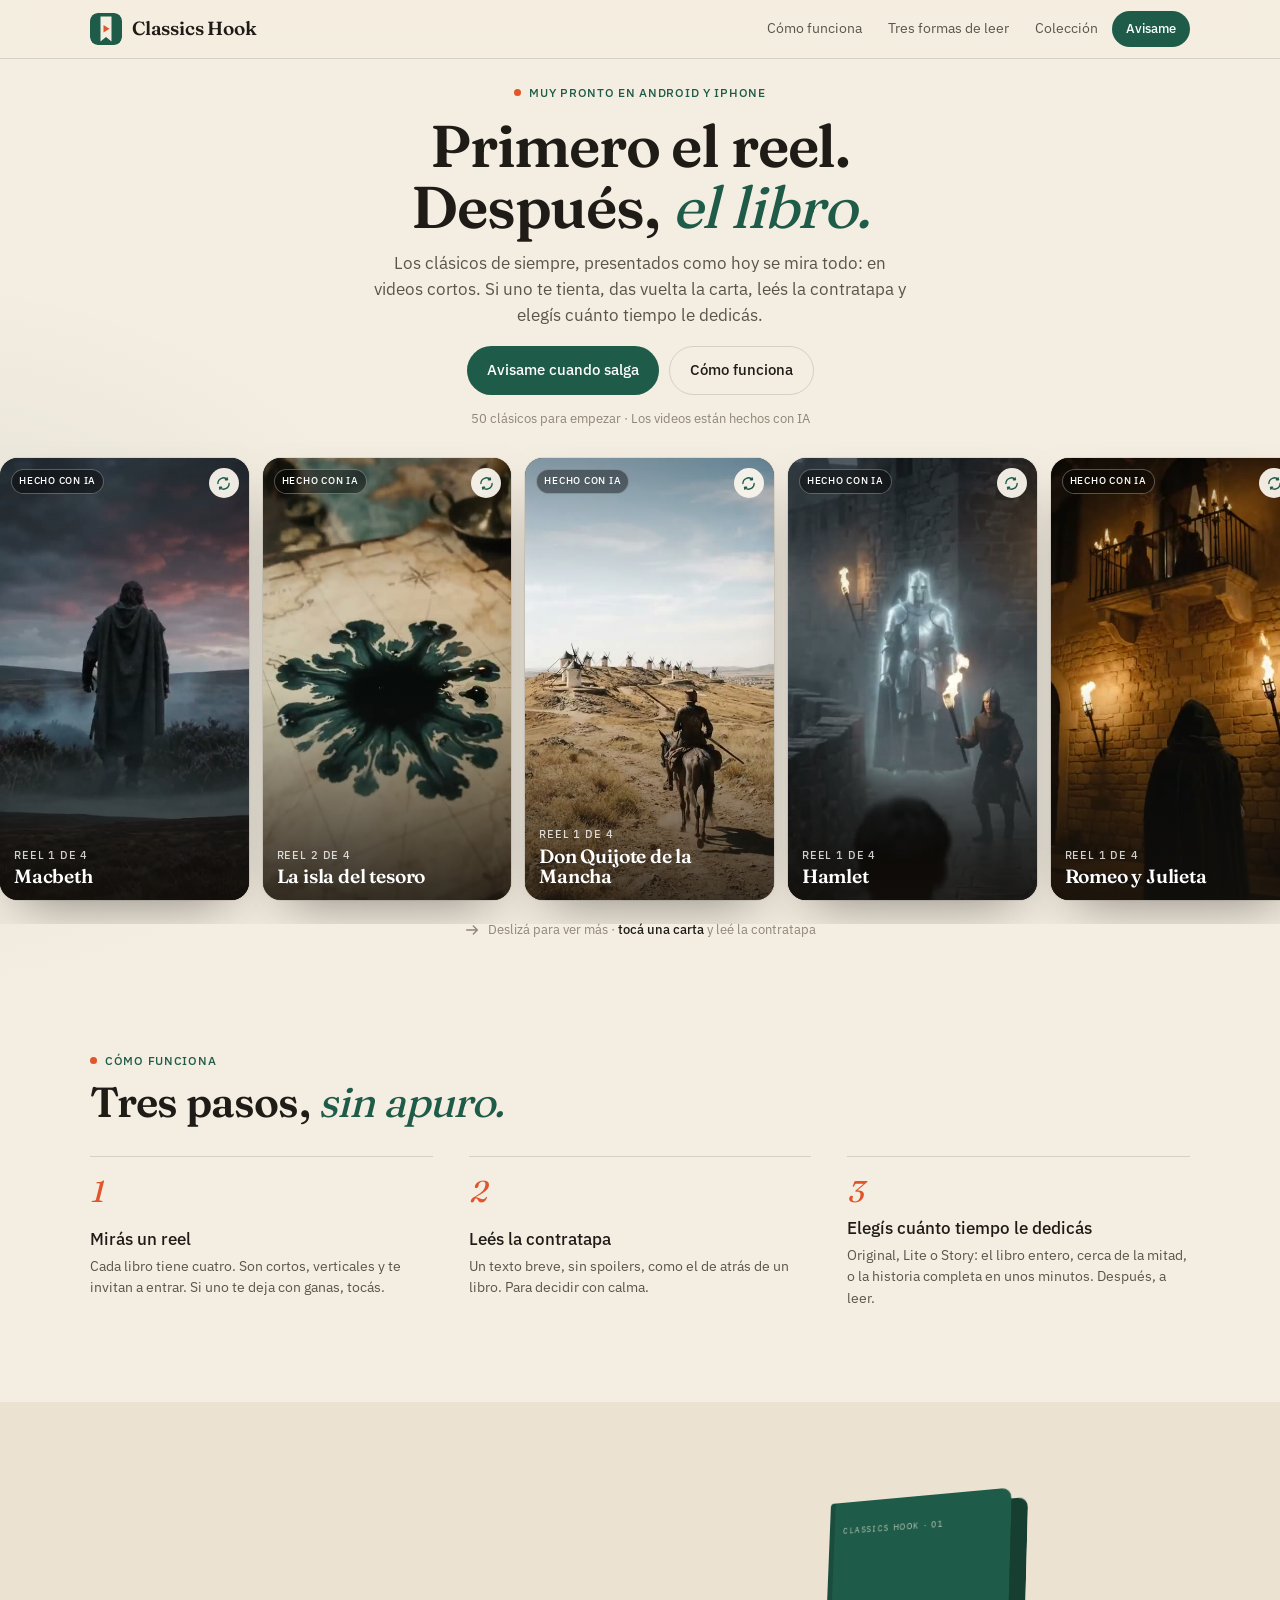
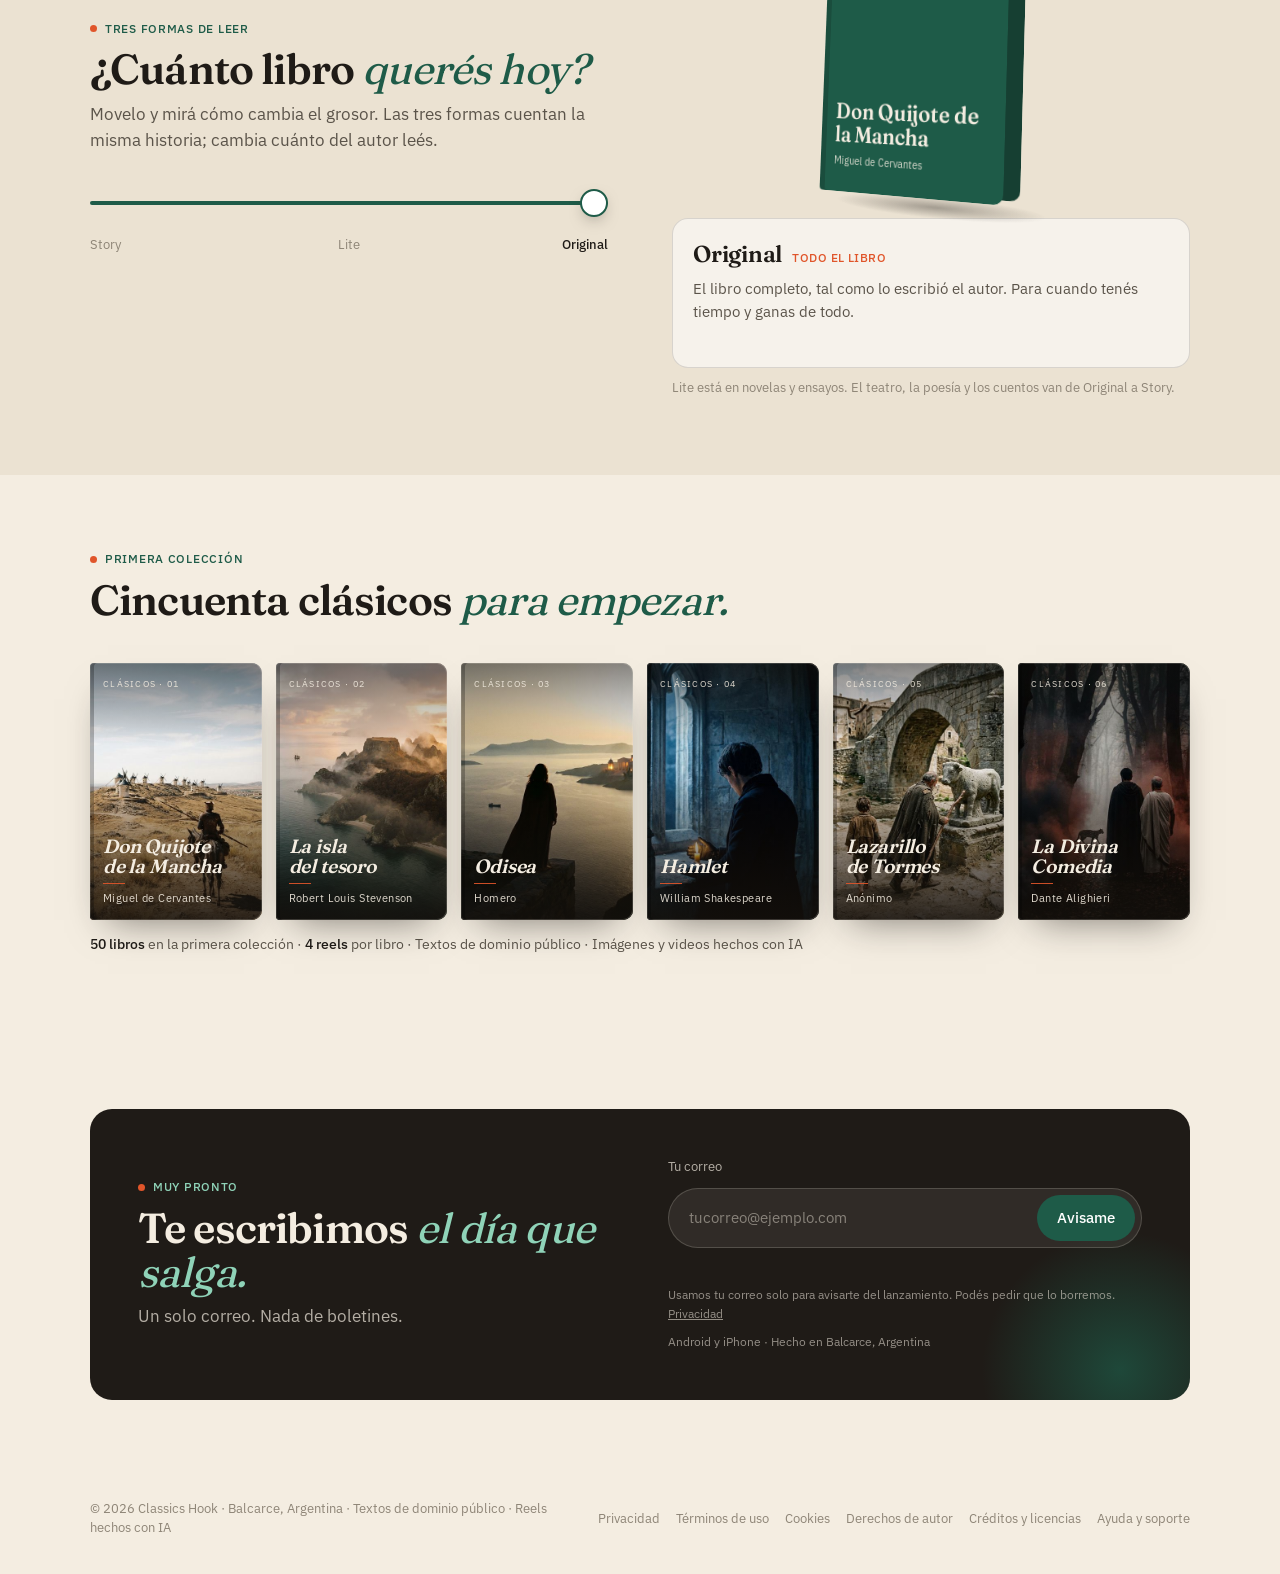
==== commit c64e9152: "Lista de espera: formulario y privacidad" ====
--- a/index.html
+++ b/index.html
@@ -1,331 +1,339 @@
-<!doctype html>
-<html lang="es">
-<head>
-<meta charset="utf-8">
-<meta name="viewport" content="width=device-width, initial-scale=1, viewport-fit=cover">
-<title>Classics Hook · Primero el reel. Después, el libro.</title>
-<meta name="description" content="Clásicos de la literatura que entran por un reel. Mirás uno, das vuelta la carta, leés la contratapa y elegís cuánto tiempo le dedicás al libro.">
-<link rel="canonical" href="https://classicshook.com/">
-<meta property="og:type" content="website">
-<meta property="og:site_name" content="Classics Hook">
-<meta property="og:title" content="Classics Hook · Primero el reel. Después, el libro.">
-<meta property="og:description" content="Mirá un reel, da vuelta la carta, leé la contratapa y elegí cuánto tiempo le dedicás a un clásico.">
-<meta property="og:url" content="https://classicshook.com/">
-<meta property="og:image" content="https://classicshook.com/assets/img/og.png">
-<meta property="og:locale" content="es_AR">
-<meta name="twitter:card" content="summary_large_image">
-<meta name="color-scheme" content="light">
-<meta name="theme-color" content="#F4EDE1">
-<link rel="icon" href="icono.svg" type="image/svg+xml">
-<link rel="apple-touch-icon" href="assets/img/apple-touch-icon.png">
-<link rel="manifest" href="manifest.webmanifest">
-<link rel="preload" href="fonts/Fraunces_600SemiBold.ttf" as="font" type="font/ttf" crossorigin>
-<script type="application/ld+json">
-{"@context":"https://schema.org","@graph":[
- {"@type":"Organization","@id":"https://classicshook.com/#org","name":"Classics Hook","url":"https://classicshook.com/","logo":"https://classicshook.com/icono.svg","email":"contacto@classicshook.com","address":{"@type":"PostalAddress","addressLocality":"Balcarce","addressRegion":"Buenos Aires","addressCountry":"AR"}},
- {"@type":"WebSite","@id":"https://classicshook.com/#web","url":"https://classicshook.com/","name":"Classics Hook","inLanguage":"es","publisher":{"@id":"https://classicshook.com/#org"}}
-]}
-</script>
-<style>
-@font-face{font-family:"Fraunces";src:url(fonts/Fraunces_400Regular.ttf) format("truetype");font-weight:400;font-display:swap}
-@font-face{font-family:"Fraunces";src:url(fonts/Fraunces_600SemiBold.ttf) format("truetype");font-weight:600;font-display:swap}
-@font-face{font-family:"Fraunces";src:url(fonts/Fraunces_700Bold.ttf) format("truetype");font-weight:700;font-display:swap}
-@font-face{font-family:"Plex";src:url(fonts/IBMPlexSans_400Regular.ttf) format("truetype");font-weight:400;font-display:swap}
-@font-face{font-family:"Plex";src:url(fonts/IBMPlexSans_500Medium.ttf) format("truetype");font-weight:500 700;font-display:swap}
-
-:root{
-  --papel:#F4EDE1; --papel2:#EBE2D2; --papel3:#E1D6C3; --blanco:#FBF7EF;
-  --tinta:#1F1B17; --tinta2:#5B544A; --tinta3:#8E8577;
-  --verde:#1E5B48; --verde2:#2E7A62; --verde-suave:rgba(30,91,72,.1);
-  --nar:#E0552A; --nar-suave:rgba(224,85,42,.12);
-  --line:rgba(31,27,23,.14);
-  --serif:"Fraunces",Georgia,"Times New Roman",serif; --sans:"Plex",system-ui,-apple-system,"Segoe UI",Roboto,sans-serif;
-  --ease:cubic-bezier(.22,1,.36,1); --gut:18px; --cab:58px;
-}
-*{box-sizing:border-box;margin:0;padding:0}
-html{scroll-behavior:smooth;-webkit-text-size-adjust:100%;background:var(--papel)}
-body{background:var(--papel);color:var(--tinta);font:15px/1.55 var(--sans);-webkit-font-smoothing:antialiased;overflow-x:clip;min-height:100svh;
-  background-image:radial-gradient(1200px 500px at 80% -10%,rgba(224,85,42,.10),transparent 60%),radial-gradient(900px 600px at -10% 20%,rgba(30,91,72,.08),transparent 60%)}
-img,svg,video{display:block;max-width:100%}
-a{color:inherit;text-decoration:none}
-button{font:inherit;color:inherit;background:none;border:0;cursor:pointer}
-:focus-visible{outline:2px solid var(--verde);outline-offset:3px;border-radius:6px}
-.envase{width:min(1100px,100% - var(--gut)*2);margin-inline:auto}
-.rotulo{font:500 12px/1.3 var(--sans);letter-spacing:.06em;text-transform:uppercase;color:var(--verde);display:flex;align-items:center;gap:8px}
-.rotulo::before{content:"";display:inline-block;width:7px;height:7px;border-radius:50%;background:var(--nar);flex:none}
-h1,h2,h3.serif{font-family:var(--serif);font-weight:600;letter-spacing:-.02em;line-height:1.04}
-h1{font-size:clamp(34px,4.6vw,60px)}
-h2{font-size:clamp(27px,3.3vw,42px)}
-h1 em,h2 em{font-style:italic;font-weight:400;color:var(--verde)}
-.bajada{color:var(--tinta2);font-size:clamp(15px,1.3vw,17px);max-width:32em}
-section{position:relative;padding:clamp(36px,6vw,80px) 0}
-.cabeza{display:flex;flex-direction:column;gap:10px;margin-bottom:clamp(20px,3vw,32px)}
-.cabeza .rotulo{margin-bottom:2px}
-
-header{position:sticky;top:0;z-index:40;background:rgba(244,237,225,.84);backdrop-filter:blur(12px);-webkit-backdrop-filter:blur(12px);border-bottom:1px solid var(--line)}
-header .envase{display:flex;align-items:center;justify-content:space-between;height:var(--cab)}
-.marca{display:flex;align-items:center;gap:10px;font-family:var(--serif);font-weight:600;font-size:19px;letter-spacing:-.01em}
-.marca img{width:32px;height:32px;border-radius:8px}
-nav{display:flex;align-items:center;gap:2px}
-nav a{padding:8px 12px;border-radius:999px;color:var(--tinta2);font-size:14px;transition:.2s}
-nav a:hover{color:var(--tinta);background:rgba(31,27,23,.06)}
-@media (max-width:720px){nav a:not(.btn){display:none}}
-.btn{display:inline-flex;align-items:center;justify-content:center;gap:8px;padding:12px 20px;border-radius:999px;background:var(--verde);color:#fff;font-weight:500;font-size:14.5px;transition:transform .3s var(--ease),background .2s;white-space:nowrap}
-.btn:hover{transform:translateY(-1px);background:var(--verde2)}
-nav .btn{padding:8px 14px;font-size:13px}
-.btn.borde{background:transparent;color:var(--tinta);border:1px solid var(--line)}
-.btn.borde:hover{background:rgba(31,27,23,.05)}
-
-/* portada: tira de reels que se dan vuelta y muestran la contratapa */
-.portada{min-height:calc(100svh - var(--cab));display:flex;flex-direction:column;justify-content:center;padding:16px 0 22px;overflow:clip}
-.portada-texto{display:flex;flex-direction:column;gap:10px;align-items:center;text-align:center}
-.portada .acciones{display:flex;gap:10px;flex-wrap:wrap;justify-content:center;margin-top:4px}
-.portada .dato{font-size:12.5px;color:var(--tinta3);text-align:center}
-.tira-wrap{position:relative;margin-top:14px}
-.tira{display:flex;gap:14px;overflow-x:auto;scroll-snap-type:x mandatory;padding:12px calc(50% - var(--w) / 2) 18px;scrollbar-width:none;--w:min(250px,calc((100svh - var(--cab) - 392px) * 9 / 16));--w:clamp(176px,calc((100svh - var(--cab) - 392px) * 9 / 16),250px)}
-.tira::-webkit-scrollbar{display:none}
-.carta{flex:0 0 var(--w);height:calc(var(--w) * 16 / 9);scroll-snap-align:center;perspective:1200px;position:relative}
-.carta .cuerpo{position:absolute;inset:0;transform-style:preserve-3d;transition:transform .8s var(--ease);border-radius:18px}
-.carta.vuelta .cuerpo{transform:rotateY(180deg)}
-.cara{position:absolute;inset:0;border-radius:18px;overflow:hidden;backface-visibility:hidden;-webkit-backface-visibility:hidden;box-shadow:0 24px 50px -22px rgba(31,27,23,.5),0 0 0 1px rgba(31,27,23,.08)}
-.cara.frente{background:#1b1612}
-.cara.frente video{width:100%;height:100%;object-fit:cover}
-.cara.frente .velo{position:absolute;inset:0;background:linear-gradient(180deg,rgba(0,0,0,.28),transparent 30%,transparent 52%,rgba(20,16,12,.78))}
-.cara.frente .info{position:absolute;left:14px;right:14px;bottom:13px;color:#fff;display:flex;flex-direction:column;gap:3px}
-.cara.frente .info small{font-size:10.5px;letter-spacing:.08em;text-transform:uppercase;opacity:.8;font-weight:500}
-.cara.frente .info h3{font-family:var(--serif);font-weight:600;font-size:clamp(17px,1.5vw,21px);letter-spacing:-.01em;line-height:1.08}
-.cara.frente .ia{position:absolute;top:11px;left:11px;font-size:9.5px;letter-spacing:.08em;text-transform:uppercase;font-weight:500;color:#fff;background:rgba(0,0,0,.42);border:1px solid rgba(255,255,255,.3);padding:4px 7px;border-radius:999px;backdrop-filter:blur(4px)}
-.cara.frente .girar{position:absolute;top:10px;right:10px;width:30px;height:30px;border-radius:50%;background:rgba(251,247,239,.94);display:grid;place-items:center;color:var(--verde)}
-.cara.frente .girar svg{width:15px;height:15px}
-.cara.dorso{transform:rotateY(180deg);background:var(--blanco);color:var(--tinta);padding:16px 15px 14px;display:flex;flex-direction:column;gap:7px;border:1px solid var(--line);
-  background-image:linear-gradient(180deg,rgba(224,85,42,.06),transparent 24%)}
-.cara.dorso .rotulo{font-size:10.5px;color:var(--nar)}
-.cara.dorso h3{font-family:var(--serif);font-weight:600;font-size:18px;letter-spacing:-.01em;line-height:1.08}
-.cara.dorso .autor{font-size:11.5px;color:var(--tinta3);margin-top:-4px}
-.cara.dorso p.txt{font-size:12.5px;color:var(--tinta2);line-height:1.45;overflow:hidden;flex:1;min-height:0}
-.cara.dorso p.txt.corta{-webkit-mask-image:linear-gradient(180deg,#000 84%,transparent);mask-image:linear-gradient(180deg,#000 84%,transparent)}
-.cara.dorso .abajo{margin-top:auto;display:flex;gap:5px;flex-wrap:wrap;align-items:center}
-.cara.dorso .abajo small{font-size:10px;color:var(--tinta3);width:100%;letter-spacing:.04em;text-transform:uppercase}
-.cara.dorso .abajo span{font-size:11px;font-weight:500;border:1px solid var(--line);padding:4px 8px;border-radius:999px;color:var(--tinta2)}
-.cara.dorso .abajo span.on{background:var(--verde);border-color:var(--verde);color:#fff}
-.tira-pista{display:flex;justify-content:center;align-items:center;gap:8px;color:var(--tinta3);font-size:13px;margin-top:-4px;text-align:center}
-.tira-pista svg{width:16px;height:16px;flex:none}
-.tira-pista b{color:var(--tinta);font-weight:500}
-@media (max-width:899px){.portada .acciones .borde{display:none}.portada h1{font-size:clamp(32px,9vw,42px)}.portada .bajada{font-size:14.5px}}
-@media (min-width:900px){
-  .portada{padding:26px 0 36px}
-  .portada-texto{gap:14px}
-  .tira{--w:clamp(200px,calc((100svh - var(--cab) - 400px) * 9 / 16),250px);justify-content:flex-start;padding:16px calc(50% - var(--w) * 3 - 35px) 24px}
-  .carta:hover .cuerpo{transform:translateY(-6px)}
-  .carta.vuelta:hover .cuerpo{transform:rotateY(180deg) translateY(-6px)}
-}
-
-/* cómo funciona: tres líneas, como una receta */
-.receta{display:grid;gap:0;border-top:1px solid var(--line)}
-.receta>div{display:grid;grid-template-columns:44px 1fr;gap:12px;padding:15px 0;border-bottom:1px solid var(--line);align-items:baseline}
-.receta .n{font-family:var(--serif);font-style:italic;font-size:30px;line-height:1;color:var(--nar)}
-.receta h3{font-size:17px;font-weight:500;margin-bottom:3px}
-.receta p{color:var(--tinta2);font-size:14px}
-@media (min-width:900px){.receta{grid-template-columns:repeat(3,1fr);gap:36px;border-top:0}.receta>div{grid-template-columns:1fr;border-top:1px solid var(--line);border-bottom:0;padding-top:20px;gap:8px}}
-
-/* tres formas: el grosor del libro */
-.formas{background:var(--papel2)}
-.formas .envase{display:grid;gap:18px}
-.libro3d{height:230px;display:grid;place-items:center;perspective:900px}
-.tomo{position:relative;width:150px;height:212px;transform-style:preserve-3d;transform:rotateY(-28deg) rotateX(4deg);transition:transform .8s var(--ease)}
-.tomo .frente{position:absolute;inset:0;background:var(--verde);border-radius:4px 10px 10px 4px;color:#F4EDE1;padding:20px 14px;display:flex;flex-direction:column;justify-content:space-between;transform:translateZ(calc(var(--g) * 1px));transition:transform .8s var(--ease);box-shadow:inset 6px 0 0 rgba(0,0,0,.15)}
-.tomo .frente .serie{font-size:9px;letter-spacing:.18em;text-transform:uppercase;opacity:.75}
-.tomo .frente h4{font-family:var(--serif);font-weight:600;font-size:20px;line-height:1.05;letter-spacing:-.01em}
-.tomo .frente .autor{font-size:11px;opacity:.85;margin-top:6px}
-.tomo .hojas{position:absolute;top:4px;bottom:4px;left:0;width:calc(var(--g) * 1px);background:repeating-linear-gradient(90deg,#FBF6EC 0 2px,#E3D9C6 2px 3px);transform:rotateY(-90deg);transform-origin:left;transition:width .8s var(--ease);border-radius:2px 0 0 2px}
-.tomo .fondo{position:absolute;inset:0;background:#163f32;border-radius:4px 10px 10px 4px;transform:translateZ(0)}
-.tomo .sombra{position:absolute;left:-10%;right:-10%;bottom:-26px;height:22px;background:radial-gradient(ellipse at center,rgba(31,27,23,.35),transparent 70%);transform:translateZ(-20px)}
-.control{display:flex;flex-direction:column;gap:8px}
-.control .etiquetas{display:grid;grid-template-columns:repeat(3,1fr);font-size:13px;color:var(--tinta3)}
-.control .etiquetas span{text-align:center;transition:.3s}
-.control .etiquetas span:first-child{text-align:left}.control .etiquetas span:last-child{text-align:right}
-.control .etiquetas span.on{color:var(--tinta);font-weight:500}
-input[type=range]{-webkit-appearance:none;appearance:none;width:100%;height:36px;background:transparent;cursor:pointer}
-input[type=range]::-webkit-slider-runnable-track{height:4px;border-radius:4px;background:linear-gradient(90deg,var(--verde) var(--pct,0%),var(--line) var(--pct,0%))}
-input[type=range]::-webkit-slider-thumb{-webkit-appearance:none;width:28px;height:28px;border-radius:50%;background:#fff;border:2px solid var(--verde);margin-top:-12px;box-shadow:0 6px 16px -6px rgba(31,27,23,.5)}
-input[type=range]::-moz-range-track{height:4px;border-radius:4px;background:var(--line)}
-input[type=range]::-moz-range-progress{height:4px;border-radius:4px;background:var(--verde)}
-input[type=range]::-moz-range-thumb{width:24px;height:24px;border-radius:50%;background:#fff;border:2px solid var(--verde)}
-.ficha{background:rgba(255,255,255,.55);border:1px solid var(--line);border-radius:16px;padding:16px 18px;display:flex;flex-direction:column;gap:5px;min-height:132px}
-.ficha .nombre{font-family:var(--serif);font-weight:600;font-size:23px;letter-spacing:-.01em}
-.ficha .nombre small{font-family:var(--sans);font-weight:500;font-size:12px;color:var(--nar);margin-left:10px;letter-spacing:.04em;text-transform:uppercase}
-.ficha p{color:var(--tinta2);font-size:14px}
-.ficha .marca-ia{font-size:12px;color:var(--tinta3);display:none}
-.ficha[data-v="story"] .marca-ia{display:block}
-.formas .nota{font-size:12.5px;color:var(--tinta3);margin-top:10px}
-@media (max-width:899px){.formas .cabeza{margin-bottom:10px}.formas .bajada{font-size:14px}.formas .cabeza h2{font-size:26px}}
-@media (min-width:900px){.formas .envase{grid-template-columns:1fr 1fr;gap:64px;align-items:center}.libro3d{height:340px}.tomo{width:200px;height:290px}.tomo .frente{padding:22px 16px}.tomo .frente h4{font-size:22px}.control{gap:14px}.ficha{padding:18px 20px;min-height:150px}.ficha p{font-size:14.5px}}
-
-/* colección: tapas con imagen, título y autor compuestos por código */
-.estante{display:flex;gap:14px;overflow-x:auto;scroll-snap-type:x mandatory;padding:8px var(--gut) 18px;margin:0 calc(var(--gut) * -1);scrollbar-width:none}
-.estante::-webkit-scrollbar{display:none}
-.tapa{position:relative;flex:0 0 44%;max-width:200px;aspect-ratio:2/3;border-radius:4px 10px 10px 4px;overflow:hidden;scroll-snap-align:start;background:var(--papel3);box-shadow:0 18px 36px -18px rgba(31,27,23,.55);transition:transform .5s var(--ease);color:var(--papel)}
-.tapa:hover{transform:translateY(-6px) rotate(-1deg)}
-.tapa img{position:absolute;inset:0;width:100%;height:100%;object-fit:cover}
-.tapa::before{content:"";position:absolute;inset:0;background:linear-gradient(180deg,rgba(20,16,12,.5),transparent 32%,transparent 45%,rgba(20,16,12,.88));z-index:1}
-.tapa::after{content:"";position:absolute;inset:0;box-shadow:inset 4px 0 0 rgba(0,0,0,.25),inset 0 0 0 1px rgba(244,237,225,.18);border-radius:inherit;z-index:2;pointer-events:none}
-.tapa .txt{position:absolute;inset:0;z-index:2;padding:14px 13px;display:flex;flex-direction:column;justify-content:space-between}
-.tapa .serie{font-size:9px;letter-spacing:.14em;text-transform:uppercase;opacity:.9}
-.tapa h3{font-family:var(--serif);font-weight:600;font-style:italic;font-size:clamp(16px,1.5vw,20px);line-height:1.05;letter-spacing:-.01em;text-wrap:balance}
-.tapa .autor{font-size:10.5px;letter-spacing:.04em;margin-top:7px;opacity:.9}
-.tapa .autor::before{content:"";display:block;width:22px;height:1px;background:var(--nar);margin-bottom:6px}
-@media (min-width:900px){.estante{display:grid;grid-template-columns:repeat(6,1fr);overflow:visible;margin:0;padding:8px 0}.tapa{flex:none;max-width:none}}
-.coleccion .nota{color:var(--tinta2);font-size:14px;margin-top:6px}
-.coleccion .nota b{color:var(--tinta);font-weight:500}
-
-/* avisame */
-.aviso .caja{background:var(--tinta);color:var(--papel);border-radius:22px;padding:clamp(24px,4vw,48px);display:grid;gap:20px;position:relative;overflow:hidden}
-.aviso .caja::after{content:"";position:absolute;right:-80px;bottom:-120px;width:300px;height:300px;border-radius:50%;background:radial-gradient(circle,rgba(30,91,72,.7),transparent 65%)}
-.aviso .rotulo{color:#8FD3B8}
-.aviso h2 em{color:#8FD3B8}
-.aviso .bajada{color:rgba(244,237,225,.7)}
-.form{display:flex;flex-direction:column;gap:10px;position:relative;z-index:1}
-.form label{font-size:13px;color:rgba(244,237,225,.7)}
-.form .btn{align-self:flex-start}
-.form .campo{display:flex;gap:6px;padding:6px;border-radius:999px;background:rgba(244,237,225,.08);border:1px solid rgba(244,237,225,.18)}
-.form .campo:focus-within{border-color:#8FD3B8}
-.form input{flex:1;min-width:0;background:none;border:0;color:var(--papel);font:inherit;padding:8px 14px;outline:none}
-.form input::placeholder{color:rgba(244,237,225,.45)}
-.form small{color:rgba(244,237,225,.55);font-size:12px}
-@media (min-width:900px){.aviso .caja{grid-template-columns:1fr 1fr;gap:56px;align-items:center}}
-
-footer{padding:22px 0 36px;color:var(--tinta3);font-size:12.5px}
-footer .envase{display:flex;flex-direction:column;gap:10px}
-footer .fila{display:flex;flex-wrap:wrap;gap:6px 16px;flex:none}
-footer a:hover{color:var(--tinta)}
-@media (min-width:900px){footer .envase{flex-direction:row;justify-content:space-between;align-items:center}}
-@media (prefers-reduced-motion:reduce){*{animation:none!important;transition:none!important}html{scroll-behavior:auto}}
-</style>
-</head>
-<body>
-<header>
-  <div class="envase">
-    <a class="marca" href="#inicio"><img src="logo.svg" alt="" width="32" height="32">Classics Hook</a>
-    <nav><a href="#como">Cómo funciona</a><a href="#formas">Tres formas de leer</a><a href="#coleccion">Colección</a><a class="btn" href="#avisame">Avisame</a></nav>
-  </div>
-</header>
-
-<main>
-<section class="portada" id="inicio">
-  <div class="envase">
-    <div class="portada-texto">
-      <p class="rotulo">Muy pronto en Android y iPhone</p>
-      <h1>Primero el reel.<br>Después, <em>el libro.</em></h1>
-      <p class="bajada">Los clásicos de siempre, presentados como hoy se mira todo: en videos cortos. Si uno te tienta, das vuelta la carta, leés la contratapa y elegís cuánto tiempo le dedicás.</p>
-      <div class="acciones"><a class="btn" href="mailto:contacto@classicshook.com?subject=Avisame%20cuando%20salga%20la%20app">Avisame cuando salga</a><a class="btn borde" href="#como">Cómo funciona</a></div>
-      <p class="dato">50 clásicos para empezar · Los videos están hechos con IA</p>
-    </div>
-  </div>
-  <div class="tira-wrap">
-    <div class="tira" id="tira" tabindex="0" aria-label="Reels de la colección. Deslizá para ver más; tocá una carta para dar vuelta y leer la contratapa.">
-      <div class="carta"><div class="cuerpo">
-        <div class="cara frente"><video src="media/macbeth.mp4" poster="media/macbeth.jpg" muted loop playsinline preload="metadata"></video><div class="velo"></div><span class="ia">Hecho con IA</span><span class="girar" aria-hidden="true"><svg viewBox="0 0 24 24" fill="none" stroke="currentColor" stroke-width="2.2" stroke-linecap="round" stroke-linejoin="round"><path d="M3 12a9 9 0 0 1 15.5-6.2M21 12a9 9 0 0 1-15.5 6.2M18 3v3h-3M6 21v-3h3"/></svg></span><div class="info"><small>Reel 1 de 4</small><h3>Macbeth</h3></div></div>
-        <div class="cara dorso"><span class="rotulo">Contratapa</span><h3>Macbeth</h3><p class="autor">William Shakespeare</p><p class="txt">Macbeth vuelve victorioso de una batalla cuando, en un páramo, tres brujas lo saludan con títulos que todavía no tiene y le anuncian una corona. Poco después, una de las predicciones empieza a cumplirse. Desde ese momento la ambición se mezcla con el miedo.</p><div class="abajo"><small>Para leer en</small><span class="on">Original</span><span>Story</span></div></div>
-      </div></div>
-      <div class="carta"><div class="cuerpo">
-        <div class="cara frente"><video src="media/isla.mp4" poster="media/isla.jpg" muted loop playsinline preload="metadata"></video><div class="velo"></div><span class="ia">Hecho con IA</span><span class="girar" aria-hidden="true"><svg viewBox="0 0 24 24" fill="none" stroke="currentColor" stroke-width="2.2" stroke-linecap="round" stroke-linejoin="round"><path d="M3 12a9 9 0 0 1 15.5-6.2M21 12a9 9 0 0 1-15.5 6.2M18 3v3h-3M6 21v-3h3"/></svg></span><div class="info"><small>Reel 2 de 4</small><h3>La isla del tesoro</h3></div></div>
-        <div class="cara dorso"><span class="rotulo">Contratapa</span><h3>La isla del tesoro</h3><p class="autor">Robert Louis Stevenson</p><p class="txt">Un viejo marino de piel curtida y una cicatriz de sable llega a la posada del «Almirante Benbow» y se queda. Bebe ron, canta canciones de piratas y espera a un marino con una sola pierna. Mientras el miedo se instala en la casa, un cofre que nadie vio abierto guarda un secreto.</p><div class="abajo"><small>Para leer en</small><span>Original</span><span class="on">Lite</span><span>Story</span></div></div>
-      </div></div>
-      <div class="carta"><div class="cuerpo">
-        <div class="cara frente"><video src="media/quijote.mp4" poster="media/quijote.jpg" muted loop playsinline preload="metadata"></video><div class="velo"></div><span class="ia">Hecho con IA</span><span class="girar" aria-hidden="true"><svg viewBox="0 0 24 24" fill="none" stroke="currentColor" stroke-width="2.2" stroke-linecap="round" stroke-linejoin="round"><path d="M3 12a9 9 0 0 1 15.5-6.2M21 12a9 9 0 0 1-15.5 6.2M18 3v3h-3M6 21v-3h3"/></svg></span><div class="info"><small>Reel 1 de 4</small><h3>Don Quijote de la Mancha</h3></div></div>
-        <div class="cara dorso"><span class="rotulo">Contratapa</span><h3>Don Quijote de la Mancha</h3><p class="autor">Miguel de Cervantes</p><p class="txt">Un hidalgo de casi cincuenta años, flaco y madrugador, vive en un lugar de la Mancha con su ama y su sobrina. Lee libros de caballerías de noche y de día, tanto que se le seca el cerebro y cree que todo lo que leyó es verdad. Lo acompaña un labrador vecino, Sancho Panza.</p><div class="abajo"><small>Para leer en</small><span class="on">Original</span><span>Lite</span><span>Story</span></div></div>
-      </div></div>
-      <div class="carta"><div class="cuerpo">
-        <div class="cara frente"><video src="media/hamlet.mp4" poster="media/hamlet.jpg" muted loop playsinline preload="metadata"></video><div class="velo"></div><span class="ia">Hecho con IA</span><span class="girar" aria-hidden="true"><svg viewBox="0 0 24 24" fill="none" stroke="currentColor" stroke-width="2.2" stroke-linecap="round" stroke-linejoin="round"><path d="M3 12a9 9 0 0 1 15.5-6.2M21 12a9 9 0 0 1-15.5 6.2M18 3v3h-3M6 21v-3h3"/></svg></span><div class="info"><small>Reel 1 de 4</small><h3>Hamlet</h3></div></div>
-        <div class="cara dorso"><span class="rotulo">Contratapa</span><h3>Hamlet</h3><p class="autor">William Shakespeare</p><p class="txt">Un fantasma recorre de noche las almenas de un castillo danés, y solo un hijo se anima a escucharlo. Lo que ese padre muerto tiene para decirle empuja a Hamlet a fingirse loco, a desconfiar de todos los que lo rodean y a dudar, capítulo tras capítulo, si vale más actuar o quedarse quieto.</p><div class="abajo"><small>Para leer en</small><span>Original</span><span class="on">Story</span></div></div>
-      </div></div>
-      <div class="carta"><div class="cuerpo">
-        <div class="cara frente"><video src="media/romeo.mp4" poster="media/romeo.jpg" muted loop playsinline preload="metadata"></video><div class="velo"></div><span class="ia">Hecho con IA</span><span class="girar" aria-hidden="true"><svg viewBox="0 0 24 24" fill="none" stroke="currentColor" stroke-width="2.2" stroke-linecap="round" stroke-linejoin="round"><path d="M3 12a9 9 0 0 1 15.5-6.2M21 12a9 9 0 0 1-15.5 6.2M18 3v3h-3M6 21v-3h3"/></svg></span><div class="info"><small>Reel 1 de 4</small><h3>Romeo y Julieta</h3></div></div>
-        <div class="cara dorso"><span class="rotulo">Contratapa</span><h3>Romeo y Julieta</h3><p class="autor">William Shakespeare</p><p class="txt">En Verona, dos familias se odian desde hace años, y la pelea llega hasta los criados en plena plaza. Romeo, un Montesco, sufre por un amor que no lo corresponde y huye de la luz del día. Hasta que una noche hay fiesta en casa de los Capuleto y conoce a Julieta, que todavía no cumplió quince años.</p><div class="abajo"><small>Para leer en</small><span class="on">Original</span><span>Story</span></div></div>
-      </div></div>
-      <div class="carta"><div class="cuerpo">
-        <div class="cara frente"><video src="media/vuelta.mp4" poster="media/vuelta.jpg" muted loop playsinline preload="metadata"></video><div class="velo"></div><span class="ia">Hecho con IA</span><span class="girar" aria-hidden="true"><svg viewBox="0 0 24 24" fill="none" stroke="currentColor" stroke-width="2.2" stroke-linecap="round" stroke-linejoin="round"><path d="M3 12a9 9 0 0 1 15.5-6.2M21 12a9 9 0 0 1-15.5 6.2M18 3v3h-3M6 21v-3h3"/></svg></span><div class="info"><small>Reel 1 de 4</small><h3>La vuelta al mundo en ochenta días</h3></div></div>
-        <div class="cara dorso"><span class="rotulo">Contratapa</span><h3>La vuelta al mundo en ochenta días</h3><p class="autor">Julio Verne</p><p class="txt">Londres, mil ochocientos setenta y dos. Phileas Fogg es un caballero tan exacto que despide a un criado porque le llevó el agua de afeitar un grado más fría. Una tarde, en su club, apuesta veinte mil libras a que da la vuelta al mundo en ochenta días.</p><div class="abajo"><small>Para leer en</small><span>Original</span><span>Lite</span><span class="on">Story</span></div></div>
-      </div></div>
-    </div>
-    <p class="tira-pista" aria-hidden="true"><svg viewBox="0 0 24 24" fill="none" stroke="currentColor" stroke-width="2" stroke-linecap="round" stroke-linejoin="round"><path d="M4 12h16M14 6l6 6-6 6"/></svg><span>Deslizá para ver más · <b>tocá una carta</b> y leé la contratapa</span></p>
-  </div>
-</section>
-
-<section id="como">
-  <div class="envase">
-    <div class="cabeza"><p class="rotulo">Cómo funciona</p><h2>Tres pasos, <em>sin apuro.</em></h2></div>
-    <div class="receta">
-      <div><span class="n">1</span><div><h3>Mirás un reel</h3><p>Cada libro tiene cuatro. Son cortos, verticales y te invitan a entrar. Si uno te deja con ganas, tocás.</p></div></div>
-      <div><span class="n">2</span><div><h3>Leés la contratapa</h3><p>Un texto breve, sin spoilers, como el de atrás de un libro. Para decidir con calma.</p></div></div>
-      <div><span class="n">3</span><div><h3>Elegís cuánto tiempo le dedicás</h3><p>Original, Lite o Story: el libro entero, cerca de la mitad, o la historia completa en unos minutos. Después, a leer.</p></div></div>
-    </div>
-  </div>
-</section>
-
-<section class="formas" id="formas">
-  <div class="envase">
-    <div>
-      <div class="cabeza"><p class="rotulo">Tres formas de leer</p><h2>¿Cuánto libro <em>querés hoy?</em></h2><p class="bajada">Movelo y mirá cómo cambia el grosor. Las tres formas cuentan la misma historia; cambia cuánto del autor leés.</p></div>
-      <div class="control">
-        <input type="range" id="grosor" min="0" max="2" step="1" value="2" aria-label="Forma de leer: Story, Lite u Original" aria-valuetext="Original" style="--pct:100%">
-        <div class="etiquetas" id="etq"><span>Story</span><span>Lite</span><span class="on">Original</span></div>
-      </div>
-    </div>
-    <div>
-      <div class="libro3d" aria-hidden="true">
-        <div class="tomo" id="tomo" style="--g:40">
-          <div class="sombra"></div>
-          <div class="fondo"></div>
-          <div class="hojas"></div>
-          <div class="frente"><span class="serie">Classics Hook · 01</span><div><h4>Don Quijote de la Mancha</h4><p class="autor">Miguel de Cervantes</p></div></div>
-        </div>
-      </div>
-      <div class="ficha" id="ficha" data-v="original" aria-live="polite">
-        <div class="nombre" id="fNombre">Original<small id="fTiempo">Todo el libro</small></div>
-        <p id="fDesc">El libro completo, tal como lo escribió el autor. Para cuando tenés tiempo y ganas de todo.</p>
-        <span class="marca-ia">Escrita con inteligencia artificial y revisada por nosotros. La app lo indica siempre.</span>
-      </div>
-      <p class="nota">Lite está en novelas y ensayos. El teatro, la poesía y los cuentos van de Original a Story.</p>
-    </div>
-  </div>
-</section>
-
-<section class="coleccion" id="coleccion">
-  <div class="envase">
-    <div class="cabeza"><p class="rotulo">Primera colección</p><h2>Cincuenta clásicos <em>para empezar.</em></h2></div>
-    <div class="estante" tabindex="0" aria-label="Algunas tapas de la primera colección">
-      <div class="tapa"><img src="media/tapa_quijote.jpg" alt=""><div class="txt"><span class="serie">Clásicos · 01</span><div><h3>Don Quijote de la Mancha</h3><p class="autor">Miguel de Cervantes</p></div></div></div>
-      <div class="tapa"><img src="media/tapa_isla.jpg" alt=""><div class="txt"><span class="serie">Clásicos · 02</span><div><h3>La isla del tesoro</h3><p class="autor">Robert Louis Stevenson</p></div></div></div>
-      <div class="tapa"><img src="media/tapa_odisea.jpg" alt=""><div class="txt"><span class="serie">Clásicos · 03</span><div><h3>Odisea</h3><p class="autor">Homero</p></div></div></div>
-      <div class="tapa"><img src="media/tapa_hamlet.jpg" alt=""><div class="txt"><span class="serie">Clásicos · 04</span><div><h3>Hamlet</h3><p class="autor">William Shakespeare</p></div></div></div>
-      <div class="tapa"><img src="media/tapa_lazarillo.jpg" alt=""><div class="txt"><span class="serie">Clásicos · 05</span><div><h3>Lazarillo de Tormes</h3><p class="autor">Anónimo</p></div></div></div>
-      <div class="tapa"><img src="media/tapa_dante.jpg" alt=""><div class="txt"><span class="serie">Clásicos · 06</span><div><h3>La Divina Comedia</h3><p class="autor">Dante Alighieri</p></div></div></div>
-    </div>
-    <p class="nota"><b>50 libros</b> en la primera colección · <b>4 reels</b> por libro · Textos de dominio público · Imágenes y videos hechos con IA</p>
-  </div>
-</section>
-
-<section class="aviso" id="avisame">
-  <div class="envase">
-    <div class="caja">
-      <div class="cabeza" style="margin:0"><p class="rotulo">Muy pronto</p><h2>Te escribimos <em>el día que salga.</em></h2><p class="bajada">Un solo correo. Nada de boletines.</p></div>
-      <div class="form">
-        <a class="btn" href="mailto:contacto@classicshook.com?subject=Avisame%20cuando%20salga%20la%20app">Avisame cuando salga</a>
-        <small>Android y iPhone · Hecho en Balcarce, Argentina</small>
-      </div>
-    </div>
-  </div>
-</section>
-</main>
-
-<footer>
-  <div class="envase">
-    <span>© 2026 Classics Hook · Balcarce, Argentina · Textos de dominio público · Reels hechos con IA</span>
-    <div class="fila"><a href="privacidad.html">Privacidad</a><a href="terminos.html">Términos de uso</a><a href="cookies.html">Cookies</a><a href="derechos-de-autor.html">Derechos de autor</a><a href="creditos.html">Créditos y licencias</a><a href="soporte.html">Ayuda y soporte</a></div>
-  </div>
-</footer>
-
-<script src="portada.js?v=1" defer></script>
-</body>
-</html>
+<!doctype html>
+<html lang="es">
+<head>
+<meta charset="utf-8">
+<meta name="viewport" content="width=device-width, initial-scale=1, viewport-fit=cover">
+<title>Classics Hook · Primero el reel. Después, el libro.</title>
+<meta name="description" content="Clásicos de la literatura que entran por un reel. Mirás uno, das vuelta la carta, leés la contratapa y elegís cuánto tiempo le dedicás al libro.">
+<link rel="canonical" href="https://classicshook.com/">
+<meta property="og:type" content="website">
+<meta property="og:site_name" content="Classics Hook">
+<meta property="og:title" content="Classics Hook · Primero el reel. Después, el libro.">
+<meta property="og:description" content="Mirá un reel, da vuelta la carta, leé la contratapa y elegí cuánto tiempo le dedicás a un clásico.">
+<meta property="og:url" content="https://classicshook.com/">
+<meta property="og:image" content="https://classicshook.com/assets/img/og.png">
+<meta property="og:locale" content="es_AR">
+<meta name="twitter:card" content="summary_large_image">
+<meta name="color-scheme" content="light">
+<meta name="theme-color" content="#F4EDE1">
+<link rel="icon" href="icono.svg" type="image/svg+xml">
+<link rel="apple-touch-icon" href="assets/img/apple-touch-icon.png">
+<link rel="manifest" href="manifest.webmanifest">
+<link rel="preload" href="fonts/Fraunces_600SemiBold.ttf" as="font" type="font/ttf" crossorigin>
+<script type="application/ld+json">
+{"@context":"https://schema.org","@graph":[
+ {"@type":"Organization","@id":"https://classicshook.com/#org","name":"Classics Hook","url":"https://classicshook.com/","logo":"https://classicshook.com/icono.svg","email":"contacto@classicshook.com","address":{"@type":"PostalAddress","addressLocality":"Balcarce","addressRegion":"Buenos Aires","addressCountry":"AR"}},
+ {"@type":"WebSite","@id":"https://classicshook.com/#web","url":"https://classicshook.com/","name":"Classics Hook","inLanguage":"es","publisher":{"@id":"https://classicshook.com/#org"}}
+]}
+</script>
+<style>
+@font-face{font-family:"Fraunces";src:url(fonts/Fraunces_400Regular.ttf) format("truetype");font-weight:400;font-display:swap}
+@font-face{font-family:"Fraunces";src:url(fonts/Fraunces_600SemiBold.ttf) format("truetype");font-weight:600;font-display:swap}
+@font-face{font-family:"Fraunces";src:url(fonts/Fraunces_700Bold.ttf) format("truetype");font-weight:700;font-display:swap}
+@font-face{font-family:"Plex";src:url(fonts/IBMPlexSans_400Regular.ttf) format("truetype");font-weight:400;font-display:swap}
+@font-face{font-family:"Plex";src:url(fonts/IBMPlexSans_500Medium.ttf) format("truetype");font-weight:500 700;font-display:swap}
+
+:root{
+  --papel:#F4EDE1; --papel2:#EBE2D2; --papel3:#E1D6C3; --blanco:#FBF7EF;
+  --tinta:#1F1B17; --tinta2:#5B544A; --tinta3:#8E8577;
+  --verde:#1E5B48; --verde2:#2E7A62; --verde-suave:rgba(30,91,72,.1);
+  --nar:#E0552A; --nar-suave:rgba(224,85,42,.12);
+  --line:rgba(31,27,23,.14);
+  --serif:"Fraunces",Georgia,"Times New Roman",serif; --sans:"Plex",system-ui,-apple-system,"Segoe UI",Roboto,sans-serif;
+  --ease:cubic-bezier(.22,1,.36,1); --gut:18px; --cab:58px;
+}
+*{box-sizing:border-box;margin:0;padding:0}
+html{scroll-behavior:smooth;-webkit-text-size-adjust:100%;background:var(--papel)}
+body{background:var(--papel);color:var(--tinta);font:15px/1.55 var(--sans);-webkit-font-smoothing:antialiased;overflow-x:clip;min-height:100svh;
+  background-image:radial-gradient(1200px 500px at 80% -10%,rgba(224,85,42,.10),transparent 60%),radial-gradient(900px 600px at -10% 20%,rgba(30,91,72,.08),transparent 60%)}
+img,svg,video{display:block;max-width:100%}
+a{color:inherit;text-decoration:none}
+button{font:inherit;color:inherit;background:none;border:0;cursor:pointer}
+:focus-visible{outline:2px solid var(--verde);outline-offset:3px;border-radius:6px}
+.envase{width:min(1100px,100% - var(--gut)*2);margin-inline:auto}
+.rotulo{font:500 12px/1.3 var(--sans);letter-spacing:.06em;text-transform:uppercase;color:var(--verde);display:flex;align-items:center;gap:8px}
+.rotulo::before{content:"";display:inline-block;width:7px;height:7px;border-radius:50%;background:var(--nar);flex:none}
+h1,h2,h3.serif{font-family:var(--serif);font-weight:600;letter-spacing:-.02em;line-height:1.04}
+h1{font-size:clamp(34px,4.6vw,60px)}
+h2{font-size:clamp(27px,3.3vw,42px)}
+h1 em,h2 em{font-style:italic;font-weight:400;color:var(--verde)}
+.bajada{color:var(--tinta2);font-size:clamp(15px,1.3vw,17px);max-width:32em}
+section{position:relative;padding:clamp(36px,6vw,80px) 0}
+.cabeza{display:flex;flex-direction:column;gap:10px;margin-bottom:clamp(20px,3vw,32px)}
+.cabeza .rotulo{margin-bottom:2px}
+
+header{position:sticky;top:0;z-index:40;background:rgba(244,237,225,.84);backdrop-filter:blur(12px);-webkit-backdrop-filter:blur(12px);border-bottom:1px solid var(--line)}
+header .envase{display:flex;align-items:center;justify-content:space-between;height:var(--cab)}
+.marca{display:flex;align-items:center;gap:10px;font-family:var(--serif);font-weight:600;font-size:19px;letter-spacing:-.01em}
+.marca img{width:32px;height:32px;border-radius:8px}
+nav{display:flex;align-items:center;gap:2px}
+nav a{padding:8px 12px;border-radius:999px;color:var(--tinta2);font-size:14px;transition:.2s}
+nav a:hover{color:var(--tinta);background:rgba(31,27,23,.06)}
+@media (max-width:720px){nav a:not(.btn){display:none}}
+.btn{display:inline-flex;align-items:center;justify-content:center;gap:8px;padding:12px 20px;border-radius:999px;background:var(--verde);color:#fff;font-weight:500;font-size:14.5px;transition:transform .3s var(--ease),background .2s;white-space:nowrap}
+.btn:hover{transform:translateY(-1px);background:var(--verde2)}
+nav .btn{padding:8px 14px;font-size:13px}
+.btn.borde{background:transparent;color:var(--tinta);border:1px solid var(--line)}
+.btn.borde:hover{background:rgba(31,27,23,.05)}
+
+/* portada: tira de reels que se dan vuelta y muestran la contratapa */
+.portada{min-height:calc(100svh - var(--cab));display:flex;flex-direction:column;justify-content:center;padding:16px 0 22px;overflow:clip}
+.portada-texto{display:flex;flex-direction:column;gap:10px;align-items:center;text-align:center}
+.portada .acciones{display:flex;gap:10px;flex-wrap:wrap;justify-content:center;margin-top:4px}
+.portada .dato{font-size:12.5px;color:var(--tinta3);text-align:center}
+.tira-wrap{position:relative;margin-top:14px}
+.tira{display:flex;gap:14px;overflow-x:auto;scroll-snap-type:x mandatory;padding:12px calc(50% - var(--w) / 2) 18px;scrollbar-width:none;--w:min(250px,calc((100svh - var(--cab) - 392px) * 9 / 16));--w:clamp(176px,calc((100svh - var(--cab) - 392px) * 9 / 16),250px)}
+.tira::-webkit-scrollbar{display:none}
+.carta{flex:0 0 var(--w);height:calc(var(--w) * 16 / 9);scroll-snap-align:center;perspective:1200px;position:relative}
+.carta .cuerpo{position:absolute;inset:0;transform-style:preserve-3d;transition:transform .8s var(--ease);border-radius:18px}
+.carta.vuelta .cuerpo{transform:rotateY(180deg)}
+.cara{position:absolute;inset:0;border-radius:18px;overflow:hidden;backface-visibility:hidden;-webkit-backface-visibility:hidden;box-shadow:0 24px 50px -22px rgba(31,27,23,.5),0 0 0 1px rgba(31,27,23,.08)}
+.cara.frente{background:#1b1612}
+.cara.frente video{width:100%;height:100%;object-fit:cover}
+.cara.frente .velo{position:absolute;inset:0;background:linear-gradient(180deg,rgba(0,0,0,.28),transparent 30%,transparent 52%,rgba(20,16,12,.78))}
+.cara.frente .info{position:absolute;left:14px;right:14px;bottom:13px;color:#fff;display:flex;flex-direction:column;gap:3px}
+.cara.frente .info small{font-size:10.5px;letter-spacing:.08em;text-transform:uppercase;opacity:.8;font-weight:500}
+.cara.frente .info h3{font-family:var(--serif);font-weight:600;font-size:clamp(17px,1.5vw,21px);letter-spacing:-.01em;line-height:1.08}
+.cara.frente .ia{position:absolute;top:11px;left:11px;font-size:9.5px;letter-spacing:.08em;text-transform:uppercase;font-weight:500;color:#fff;background:rgba(0,0,0,.42);border:1px solid rgba(255,255,255,.3);padding:4px 7px;border-radius:999px;backdrop-filter:blur(4px)}
+.cara.frente .girar{position:absolute;top:10px;right:10px;width:30px;height:30px;border-radius:50%;background:rgba(251,247,239,.94);display:grid;place-items:center;color:var(--verde)}
+.cara.frente .girar svg{width:15px;height:15px}
+.cara.dorso{transform:rotateY(180deg);background:var(--blanco);color:var(--tinta);padding:16px 15px 14px;display:flex;flex-direction:column;gap:7px;border:1px solid var(--line);
+  background-image:linear-gradient(180deg,rgba(224,85,42,.06),transparent 24%)}
+.cara.dorso .rotulo{font-size:10.5px;color:var(--nar)}
+.cara.dorso h3{font-family:var(--serif);font-weight:600;font-size:18px;letter-spacing:-.01em;line-height:1.08}
+.cara.dorso .autor{font-size:11.5px;color:var(--tinta3);margin-top:-4px}
+.cara.dorso p.txt{font-size:12.5px;color:var(--tinta2);line-height:1.45;overflow:hidden;flex:1;min-height:0}
+.cara.dorso p.txt.corta{-webkit-mask-image:linear-gradient(180deg,#000 84%,transparent);mask-image:linear-gradient(180deg,#000 84%,transparent)}
+.cara.dorso .abajo{margin-top:auto;display:flex;gap:5px;flex-wrap:wrap;align-items:center}
+.cara.dorso .abajo small{font-size:10px;color:var(--tinta3);width:100%;letter-spacing:.04em;text-transform:uppercase}
+.cara.dorso .abajo span{font-size:11px;font-weight:500;border:1px solid var(--line);padding:4px 8px;border-radius:999px;color:var(--tinta2)}
+.cara.dorso .abajo span.on{background:var(--verde);border-color:var(--verde);color:#fff}
+.tira-pista{display:flex;justify-content:center;align-items:center;gap:8px;color:var(--tinta3);font-size:13px;margin-top:-4px;text-align:center}
+.tira-pista svg{width:16px;height:16px;flex:none}
+.tira-pista b{color:var(--tinta);font-weight:500}
+@media (max-width:899px){.portada .acciones .borde{display:none}.portada h1{font-size:clamp(32px,9vw,42px)}.portada .bajada{font-size:14.5px}}
+@media (min-width:900px){
+  .portada{padding:26px 0 36px}
+  .portada-texto{gap:14px}
+  .tira{--w:clamp(200px,calc((100svh - var(--cab) - 400px) * 9 / 16),250px);justify-content:flex-start;padding:16px calc(50% - var(--w) * 3 - 35px) 24px}
+  .carta:hover .cuerpo{transform:translateY(-6px)}
+  .carta.vuelta:hover .cuerpo{transform:rotateY(180deg) translateY(-6px)}
+}
+
+/* cómo funciona: tres líneas, como una receta */
+.receta{display:grid;gap:0;border-top:1px solid var(--line)}
+.receta>div{display:grid;grid-template-columns:44px 1fr;gap:12px;padding:15px 0;border-bottom:1px solid var(--line);align-items:baseline}
+.receta .n{font-family:var(--serif);font-style:italic;font-size:30px;line-height:1;color:var(--nar)}
+.receta h3{font-size:17px;font-weight:500;margin-bottom:3px}
+.receta p{color:var(--tinta2);font-size:14px}
+@media (min-width:900px){.receta{grid-template-columns:repeat(3,1fr);gap:36px;border-top:0}.receta>div{grid-template-columns:1fr;border-top:1px solid var(--line);border-bottom:0;padding-top:20px;gap:8px}}
+
+/* tres formas: el grosor del libro */
+.formas{background:var(--papel2)}
+.formas .envase{display:grid;gap:18px}
+.libro3d{height:230px;display:grid;place-items:center;perspective:900px}
+.tomo{position:relative;width:150px;height:212px;transform-style:preserve-3d;transform:rotateY(-28deg) rotateX(4deg);transition:transform .8s var(--ease)}
+.tomo .frente{position:absolute;inset:0;background:var(--verde);border-radius:4px 10px 10px 4px;color:#F4EDE1;padding:20px 14px;display:flex;flex-direction:column;justify-content:space-between;transform:translateZ(calc(var(--g) * 1px));transition:transform .8s var(--ease);box-shadow:inset 6px 0 0 rgba(0,0,0,.15)}
+.tomo .frente .serie{font-size:9px;letter-spacing:.18em;text-transform:uppercase;opacity:.75}
+.tomo .frente h4{font-family:var(--serif);font-weight:600;font-size:20px;line-height:1.05;letter-spacing:-.01em}
+.tomo .frente .autor{font-size:11px;opacity:.85;margin-top:6px}
+.tomo .hojas{position:absolute;top:4px;bottom:4px;left:0;width:calc(var(--g) * 1px);background:repeating-linear-gradient(90deg,#FBF6EC 0 2px,#E3D9C6 2px 3px);transform:rotateY(-90deg);transform-origin:left;transition:width .8s var(--ease);border-radius:2px 0 0 2px}
+.tomo .fondo{position:absolute;inset:0;background:#163f32;border-radius:4px 10px 10px 4px;transform:translateZ(0)}
+.tomo .sombra{position:absolute;left:-10%;right:-10%;bottom:-26px;height:22px;background:radial-gradient(ellipse at center,rgba(31,27,23,.35),transparent 70%);transform:translateZ(-20px)}
+.control{display:flex;flex-direction:column;gap:8px}
+.control .etiquetas{display:grid;grid-template-columns:repeat(3,1fr);font-size:13px;color:var(--tinta3)}
+.control .etiquetas span{text-align:center;transition:.3s}
+.control .etiquetas span:first-child{text-align:left}.control .etiquetas span:last-child{text-align:right}
+.control .etiquetas span.on{color:var(--tinta);font-weight:500}
+input[type=range]{-webkit-appearance:none;appearance:none;width:100%;height:36px;background:transparent;cursor:pointer}
+input[type=range]::-webkit-slider-runnable-track{height:4px;border-radius:4px;background:linear-gradient(90deg,var(--verde) var(--pct,0%),var(--line) var(--pct,0%))}
+input[type=range]::-webkit-slider-thumb{-webkit-appearance:none;width:28px;height:28px;border-radius:50%;background:#fff;border:2px solid var(--verde);margin-top:-12px;box-shadow:0 6px 16px -6px rgba(31,27,23,.5)}
+input[type=range]::-moz-range-track{height:4px;border-radius:4px;background:var(--line)}
+input[type=range]::-moz-range-progress{height:4px;border-radius:4px;background:var(--verde)}
+input[type=range]::-moz-range-thumb{width:24px;height:24px;border-radius:50%;background:#fff;border:2px solid var(--verde)}
+.ficha{background:rgba(255,255,255,.55);border:1px solid var(--line);border-radius:16px;padding:16px 18px;display:flex;flex-direction:column;gap:5px;min-height:132px}
+.ficha .nombre{font-family:var(--serif);font-weight:600;font-size:23px;letter-spacing:-.01em}
+.ficha .nombre small{font-family:var(--sans);font-weight:500;font-size:12px;color:var(--nar);margin-left:10px;letter-spacing:.04em;text-transform:uppercase}
+.ficha p{color:var(--tinta2);font-size:14px}
+.ficha .marca-ia{font-size:12px;color:var(--tinta3);display:none}
+.ficha[data-v="story"] .marca-ia{display:block}
+.formas .nota{font-size:12.5px;color:var(--tinta3);margin-top:10px}
+@media (max-width:899px){.formas .cabeza{margin-bottom:10px}.formas .bajada{font-size:14px}.formas .cabeza h2{font-size:26px}}
+@media (min-width:900px){.formas .envase{grid-template-columns:1fr 1fr;gap:64px;align-items:center}.libro3d{height:340px}.tomo{width:200px;height:290px}.tomo .frente{padding:22px 16px}.tomo .frente h4{font-size:22px}.control{gap:14px}.ficha{padding:18px 20px;min-height:150px}.ficha p{font-size:14.5px}}
+
+/* colección: tapas con imagen, título y autor compuestos por código */
+.estante{display:flex;gap:14px;overflow-x:auto;scroll-snap-type:x mandatory;padding:8px var(--gut) 18px;margin:0 calc(var(--gut) * -1);scrollbar-width:none}
+.estante::-webkit-scrollbar{display:none}
+.tapa{position:relative;flex:0 0 44%;max-width:200px;aspect-ratio:2/3;border-radius:4px 10px 10px 4px;overflow:hidden;scroll-snap-align:start;background:var(--papel3);box-shadow:0 18px 36px -18px rgba(31,27,23,.55);transition:transform .5s var(--ease);color:var(--papel)}
+.tapa:hover{transform:translateY(-6px) rotate(-1deg)}
+.tapa img{position:absolute;inset:0;width:100%;height:100%;object-fit:cover}
+.tapa::before{content:"";position:absolute;inset:0;background:linear-gradient(180deg,rgba(20,16,12,.5),transparent 32%,transparent 45%,rgba(20,16,12,.88));z-index:1}
+.tapa::after{content:"";position:absolute;inset:0;box-shadow:inset 4px 0 0 rgba(0,0,0,.25),inset 0 0 0 1px rgba(244,237,225,.18);border-radius:inherit;z-index:2;pointer-events:none}
+.tapa .txt{position:absolute;inset:0;z-index:2;padding:14px 13px;display:flex;flex-direction:column;justify-content:space-between}
+.tapa .serie{font-size:9px;letter-spacing:.14em;text-transform:uppercase;opacity:.9}
+.tapa h3{font-family:var(--serif);font-weight:600;font-style:italic;font-size:clamp(16px,1.5vw,20px);line-height:1.05;letter-spacing:-.01em;text-wrap:balance}
+.tapa .autor{font-size:10.5px;letter-spacing:.04em;margin-top:7px;opacity:.9}
+.tapa .autor::before{content:"";display:block;width:22px;height:1px;background:var(--nar);margin-bottom:6px}
+@media (min-width:900px){.estante{display:grid;grid-template-columns:repeat(6,1fr);overflow:visible;margin:0;padding:8px 0}.tapa{flex:none;max-width:none}}
+.coleccion .nota{color:var(--tinta2);font-size:14px;margin-top:6px}
+.coleccion .nota b{color:var(--tinta);font-weight:500}
+
+/* avisame */
+.aviso .caja{background:var(--tinta);color:var(--papel);border-radius:22px;padding:clamp(24px,4vw,48px);display:grid;gap:20px;position:relative;overflow:hidden}
+.aviso .caja::after{content:"";position:absolute;right:-80px;bottom:-120px;width:300px;height:300px;border-radius:50%;background:radial-gradient(circle,rgba(30,91,72,.7),transparent 65%)}
+.aviso .rotulo{color:#8FD3B8}
+.aviso h2 em{color:#8FD3B8}
+.aviso .bajada{color:rgba(244,237,225,.7)}
+.form{display:flex;flex-direction:column;gap:10px;position:relative;z-index:1}
+.form label{font-size:13px;color:rgba(244,237,225,.7)}
+.form .btn{align-self:flex-start}
+.form .campo{display:flex;gap:6px;padding:6px;border-radius:999px;background:rgba(244,237,225,.08);border:1px solid rgba(244,237,225,.18)}
+.form .campo:focus-within{border-color:#8FD3B8}
+.form input{flex:1;min-width:0;background:none;border:0;color:var(--papel);font:inherit;padding:8px 14px;outline:none}
+.form input::placeholder{color:rgba(244,237,225,.45)}
+.form small{color:rgba(244,237,225,.55);font-size:12px}
+.form .campo .btn{flex:none}
+.form .estado{min-height:1.3em;font-size:14px;color:#8FD3B8}
+.form .estado.error{color:#F2B8A2}
+.form .estado.error a{text-decoration:underline}
+@media (min-width:900px){.aviso .caja{grid-template-columns:1fr 1fr;gap:56px;align-items:center}}
+
+footer{padding:22px 0 36px;color:var(--tinta3);font-size:12.5px}
+footer .envase{display:flex;flex-direction:column;gap:10px}
+footer .fila{display:flex;flex-wrap:wrap;gap:6px 16px;flex:none}
+footer a:hover{color:var(--tinta)}
+@media (min-width:900px){footer .envase{flex-direction:row;justify-content:space-between;align-items:center}}
+@media (prefers-reduced-motion:reduce){*{animation:none!important;transition:none!important}html{scroll-behavior:auto}}
+</style>
+</head>
+<body>
+<header>
+  <div class="envase">
+    <a class="marca" href="#inicio"><img src="logo.svg" alt="" width="32" height="32">Classics Hook</a>
+    <nav><a href="#como">Cómo funciona</a><a href="#formas">Tres formas de leer</a><a href="#coleccion">Colección</a><a class="btn" href="#avisame">Avisame</a></nav>
+  </div>
+</header>
+
+<main>
+<section class="portada" id="inicio">
+  <div class="envase">
+    <div class="portada-texto">
+      <p class="rotulo">Muy pronto en Android y iPhone</p>
+      <h1>Primero el reel.<br>Después, <em>el libro.</em></h1>
+      <p class="bajada">Los clásicos de siempre, presentados como hoy se mira todo: en videos cortos. Si uno te tienta, das vuelta la carta, leés la contratapa y elegís cuánto tiempo le dedicás.</p>
+      <div class="acciones"><a class="btn" href="#avisame">Avisame cuando salga</a><a class="btn borde" href="#como">Cómo funciona</a></div>
+      <p class="dato">50 clásicos para empezar · Los videos están hechos con IA</p>
+    </div>
+  </div>
+  <div class="tira-wrap">
+    <div class="tira" id="tira" tabindex="0" aria-label="Reels de la colección. Deslizá para ver más; tocá una carta para dar vuelta y leer la contratapa.">
+      <div class="carta"><div class="cuerpo">
+        <div class="cara frente"><video src="media/macbeth.mp4" poster="media/macbeth.jpg" muted loop playsinline preload="metadata"></video><div class="velo"></div><span class="ia">Hecho con IA</span><span class="girar" aria-hidden="true"><svg viewBox="0 0 24 24" fill="none" stroke="currentColor" stroke-width="2.2" stroke-linecap="round" stroke-linejoin="round"><path d="M3 12a9 9 0 0 1 15.5-6.2M21 12a9 9 0 0 1-15.5 6.2M18 3v3h-3M6 21v-3h3"/></svg></span><div class="info"><small>Reel 1 de 4</small><h3>Macbeth</h3></div></div>
+        <div class="cara dorso"><span class="rotulo">Contratapa</span><h3>Macbeth</h3><p class="autor">William Shakespeare</p><p class="txt">Macbeth vuelve victorioso de una batalla cuando, en un páramo, tres brujas lo saludan con títulos que todavía no tiene y le anuncian una corona. Poco después, una de las predicciones empieza a cumplirse. Desde ese momento la ambición se mezcla con el miedo.</p><div class="abajo"><small>Para leer en</small><span class="on">Original</span><span>Story</span></div></div>
+      </div></div>
+      <div class="carta"><div class="cuerpo">
+        <div class="cara frente"><video src="media/isla.mp4" poster="media/isla.jpg" muted loop playsinline preload="metadata"></video><div class="velo"></div><span class="ia">Hecho con IA</span><span class="girar" aria-hidden="true"><svg viewBox="0 0 24 24" fill="none" stroke="currentColor" stroke-width="2.2" stroke-linecap="round" stroke-linejoin="round"><path d="M3 12a9 9 0 0 1 15.5-6.2M21 12a9 9 0 0 1-15.5 6.2M18 3v3h-3M6 21v-3h3"/></svg></span><div class="info"><small>Reel 2 de 4</small><h3>La isla del tesoro</h3></div></div>
+        <div class="cara dorso"><span class="rotulo">Contratapa</span><h3>La isla del tesoro</h3><p class="autor">Robert Louis Stevenson</p><p class="txt">Un viejo marino de piel curtida y una cicatriz de sable llega a la posada del «Almirante Benbow» y se queda. Bebe ron, canta canciones de piratas y espera a un marino con una sola pierna. Mientras el miedo se instala en la casa, un cofre que nadie vio abierto guarda un secreto.</p><div class="abajo"><small>Para leer en</small><span>Original</span><span class="on">Lite</span><span>Story</span></div></div>
+      </div></div>
+      <div class="carta"><div class="cuerpo">
+        <div class="cara frente"><video src="media/quijote.mp4" poster="media/quijote.jpg" muted loop playsinline preload="metadata"></video><div class="velo"></div><span class="ia">Hecho con IA</span><span class="girar" aria-hidden="true"><svg viewBox="0 0 24 24" fill="none" stroke="currentColor" stroke-width="2.2" stroke-linecap="round" stroke-linejoin="round"><path d="M3 12a9 9 0 0 1 15.5-6.2M21 12a9 9 0 0 1-15.5 6.2M18 3v3h-3M6 21v-3h3"/></svg></span><div class="info"><small>Reel 1 de 4</small><h3>Don Quijote de la Mancha</h3></div></div>
+        <div class="cara dorso"><span class="rotulo">Contratapa</span><h3>Don Quijote de la Mancha</h3><p class="autor">Miguel de Cervantes</p><p class="txt">Un hidalgo de casi cincuenta años, flaco y madrugador, vive en un lugar de la Mancha con su ama y su sobrina. Lee libros de caballerías de noche y de día, tanto que se le seca el cerebro y cree que todo lo que leyó es verdad. Lo acompaña un labrador vecino, Sancho Panza.</p><div class="abajo"><small>Para leer en</small><span class="on">Original</span><span>Lite</span><span>Story</span></div></div>
+      </div></div>
+      <div class="carta"><div class="cuerpo">
+        <div class="cara frente"><video src="media/hamlet.mp4" poster="media/hamlet.jpg" muted loop playsinline preload="metadata"></video><div class="velo"></div><span class="ia">Hecho con IA</span><span class="girar" aria-hidden="true"><svg viewBox="0 0 24 24" fill="none" stroke="currentColor" stroke-width="2.2" stroke-linecap="round" stroke-linejoin="round"><path d="M3 12a9 9 0 0 1 15.5-6.2M21 12a9 9 0 0 1-15.5 6.2M18 3v3h-3M6 21v-3h3"/></svg></span><div class="info"><small>Reel 1 de 4</small><h3>Hamlet</h3></div></div>
+        <div class="cara dorso"><span class="rotulo">Contratapa</span><h3>Hamlet</h3><p class="autor">William Shakespeare</p><p class="txt">Un fantasma recorre de noche las almenas de un castillo danés, y solo un hijo se anima a escucharlo. Lo que ese padre muerto tiene para decirle empuja a Hamlet a fingirse loco, a desconfiar de todos los que lo rodean y a dudar, capítulo tras capítulo, si vale más actuar o quedarse quieto.</p><div class="abajo"><small>Para leer en</small><span>Original</span><span class="on">Story</span></div></div>
+      </div></div>
+      <div class="carta"><div class="cuerpo">
+        <div class="cara frente"><video src="media/romeo.mp4" poster="media/romeo.jpg" muted loop playsinline preload="metadata"></video><div class="velo"></div><span class="ia">Hecho con IA</span><span class="girar" aria-hidden="true"><svg viewBox="0 0 24 24" fill="none" stroke="currentColor" stroke-width="2.2" stroke-linecap="round" stroke-linejoin="round"><path d="M3 12a9 9 0 0 1 15.5-6.2M21 12a9 9 0 0 1-15.5 6.2M18 3v3h-3M6 21v-3h3"/></svg></span><div class="info"><small>Reel 1 de 4</small><h3>Romeo y Julieta</h3></div></div>
+        <div class="cara dorso"><span class="rotulo">Contratapa</span><h3>Romeo y Julieta</h3><p class="autor">William Shakespeare</p><p class="txt">En Verona, dos familias se odian desde hace años, y la pelea llega hasta los criados en plena plaza. Romeo, un Montesco, sufre por un amor que no lo corresponde y huye de la luz del día. Hasta que una noche hay fiesta en casa de los Capuleto y conoce a Julieta, que todavía no cumplió quince años.</p><div class="abajo"><small>Para leer en</small><span class="on">Original</span><span>Story</span></div></div>
+      </div></div>
+      <div class="carta"><div class="cuerpo">
+        <div class="cara frente"><video src="media/vuelta.mp4" poster="media/vuelta.jpg" muted loop playsinline preload="metadata"></video><div class="velo"></div><span class="ia">Hecho con IA</span><span class="girar" aria-hidden="true"><svg viewBox="0 0 24 24" fill="none" stroke="currentColor" stroke-width="2.2" stroke-linecap="round" stroke-linejoin="round"><path d="M3 12a9 9 0 0 1 15.5-6.2M21 12a9 9 0 0 1-15.5 6.2M18 3v3h-3M6 21v-3h3"/></svg></span><div class="info"><small>Reel 1 de 4</small><h3>La vuelta al mundo en ochenta días</h3></div></div>
+        <div class="cara dorso"><span class="rotulo">Contratapa</span><h3>La vuelta al mundo en ochenta días</h3><p class="autor">Julio Verne</p><p class="txt">Londres, mil ochocientos setenta y dos. Phileas Fogg es un caballero tan exacto que despide a un criado porque le llevó el agua de afeitar un grado más fría. Una tarde, en su club, apuesta veinte mil libras a que da la vuelta al mundo en ochenta días.</p><div class="abajo"><small>Para leer en</small><span>Original</span><span>Lite</span><span class="on">Story</span></div></div>
+      </div></div>
+    </div>
+    <p class="tira-pista" aria-hidden="true"><svg viewBox="0 0 24 24" fill="none" stroke="currentColor" stroke-width="2" stroke-linecap="round" stroke-linejoin="round"><path d="M4 12h16M14 6l6 6-6 6"/></svg><span>Deslizá para ver más · <b>tocá una carta</b> y leé la contratapa</span></p>
+  </div>
+</section>
+
+<section id="como">
+  <div class="envase">
+    <div class="cabeza"><p class="rotulo">Cómo funciona</p><h2>Tres pasos, <em>sin apuro.</em></h2></div>
+    <div class="receta">
+      <div><span class="n">1</span><div><h3>Mirás un reel</h3><p>Cada libro tiene cuatro. Son cortos, verticales y te invitan a entrar. Si uno te deja con ganas, tocás.</p></div></div>
+      <div><span class="n">2</span><div><h3>Leés la contratapa</h3><p>Un texto breve, sin spoilers, como el de atrás de un libro. Para decidir con calma.</p></div></div>
+      <div><span class="n">3</span><div><h3>Elegís cuánto tiempo le dedicás</h3><p>Original, Lite o Story: el libro entero, cerca de la mitad, o la historia completa en unos minutos. Después, a leer.</p></div></div>
+    </div>
+  </div>
+</section>
+
+<section class="formas" id="formas">
+  <div class="envase">
+    <div>
+      <div class="cabeza"><p class="rotulo">Tres formas de leer</p><h2>¿Cuánto libro <em>querés hoy?</em></h2><p class="bajada">Movelo y mirá cómo cambia el grosor. Las tres formas cuentan la misma historia; cambia cuánto del autor leés.</p></div>
+      <div class="control">
+        <input type="range" id="grosor" min="0" max="2" step="1" value="2" aria-label="Forma de leer: Story, Lite u Original" aria-valuetext="Original" style="--pct:100%">
+        <div class="etiquetas" id="etq"><span>Story</span><span>Lite</span><span class="on">Original</span></div>
+      </div>
+    </div>
+    <div>
+      <div class="libro3d" aria-hidden="true">
+        <div class="tomo" id="tomo" style="--g:40">
+          <div class="sombra"></div>
+          <div class="fondo"></div>
+          <div class="hojas"></div>
+          <div class="frente"><span class="serie">Classics Hook · 01</span><div><h4>Don Quijote de la Mancha</h4><p class="autor">Miguel de Cervantes</p></div></div>
+        </div>
+      </div>
+      <div class="ficha" id="ficha" data-v="original" aria-live="polite">
+        <div class="nombre" id="fNombre">Original<small id="fTiempo">Todo el libro</small></div>
+        <p id="fDesc">El libro completo, tal como lo escribió el autor. Para cuando tenés tiempo y ganas de todo.</p>
+        <span class="marca-ia">Escrita con inteligencia artificial y revisada por nosotros. La app lo indica siempre.</span>
+      </div>
+      <p class="nota">Lite está en novelas y ensayos. El teatro, la poesía y los cuentos van de Original a Story.</p>
+    </div>
+  </div>
+</section>
+
+<section class="coleccion" id="coleccion">
+  <div class="envase">
+    <div class="cabeza"><p class="rotulo">Primera colección</p><h2>Cincuenta clásicos <em>para empezar.</em></h2></div>
+    <div class="estante" tabindex="0" aria-label="Algunas tapas de la primera colección">
+      <div class="tapa"><img src="media/tapa_quijote.jpg" alt=""><div class="txt"><span class="serie">Clásicos · 01</span><div><h3>Don Quijote de la Mancha</h3><p class="autor">Miguel de Cervantes</p></div></div></div>
+      <div class="tapa"><img src="media/tapa_isla.jpg" alt=""><div class="txt"><span class="serie">Clásicos · 02</span><div><h3>La isla del tesoro</h3><p class="autor">Robert Louis Stevenson</p></div></div></div>
+      <div class="tapa"><img src="media/tapa_odisea.jpg" alt=""><div class="txt"><span class="serie">Clásicos · 03</span><div><h3>Odisea</h3><p class="autor">Homero</p></div></div></div>
+      <div class="tapa"><img src="media/tapa_hamlet.jpg" alt=""><div class="txt"><span class="serie">Clásicos · 04</span><div><h3>Hamlet</h3><p class="autor">William Shakespeare</p></div></div></div>
+      <div class="tapa"><img src="media/tapa_lazarillo.jpg" alt=""><div class="txt"><span class="serie">Clásicos · 05</span><div><h3>Lazarillo de Tormes</h3><p class="autor">Anónimo</p></div></div></div>
+      <div class="tapa"><img src="media/tapa_dante.jpg" alt=""><div class="txt"><span class="serie">Clásicos · 06</span><div><h3>La Divina Comedia</h3><p class="autor">Dante Alighieri</p></div></div></div>
+    </div>
+    <p class="nota"><b>50 libros</b> en la primera colección · <b>4 reels</b> por libro · Textos de dominio público · Imágenes y videos hechos con IA</p>
+  </div>
+</section>
+
+<section class="aviso" id="avisame">
+  <div class="envase">
+    <div class="caja">
+      <div class="cabeza" style="margin:0"><p class="rotulo">Muy pronto</p><h2>Te escribimos <em>el día que salga.</em></h2><p class="bajada">Un solo correo. Nada de boletines.</p></div>
+      <form class="form" id="formAviso" novalidate>
+        <label for="correo">Tu correo</label>
+        <div class="campo"><input id="correo" name="correo" type="email" inputmode="email" autocomplete="email" maxlength="254" placeholder="tucorreo@ejemplo.com" required><button class="btn" type="submit" id="enviar">Avisame</button></div>
+        <div class="trampa" aria-hidden="true" style="position:absolute;left:-9999px;width:1px;height:1px;overflow:hidden"><label for="sitio">Sitio web</label><input id="sitio" name="sitio" type="text" tabindex="-1" autocomplete="off"></div>
+        <p class="estado" id="estadoAviso" role="status" aria-live="polite"></p>
+        <small>Usamos tu correo solo para avisarte del lanzamiento. Podés pedir que lo borremos. <a href="privacidad.html" style="text-decoration:underline">Privacidad</a></small>
+        <small>Android y iPhone · Hecho en Balcarce, Argentina</small>
+      </form>
+    </div>
+  </div>
+</section>
+</main>
+
+<footer>
+  <div class="envase">
+    <span>© 2026 Classics Hook · Balcarce, Argentina · Textos de dominio público · Reels hechos con IA</span>
+    <div class="fila"><a href="privacidad.html">Privacidad</a><a href="terminos.html">Términos de uso</a><a href="cookies.html">Cookies</a><a href="derechos-de-autor.html">Derechos de autor</a><a href="creditos.html">Créditos y licencias</a><a href="soporte.html">Ayuda y soporte</a></div>
+  </div>
+</footer>
+
+<script src="portada.js?v=2" defer></script>
+</body>
+</html>
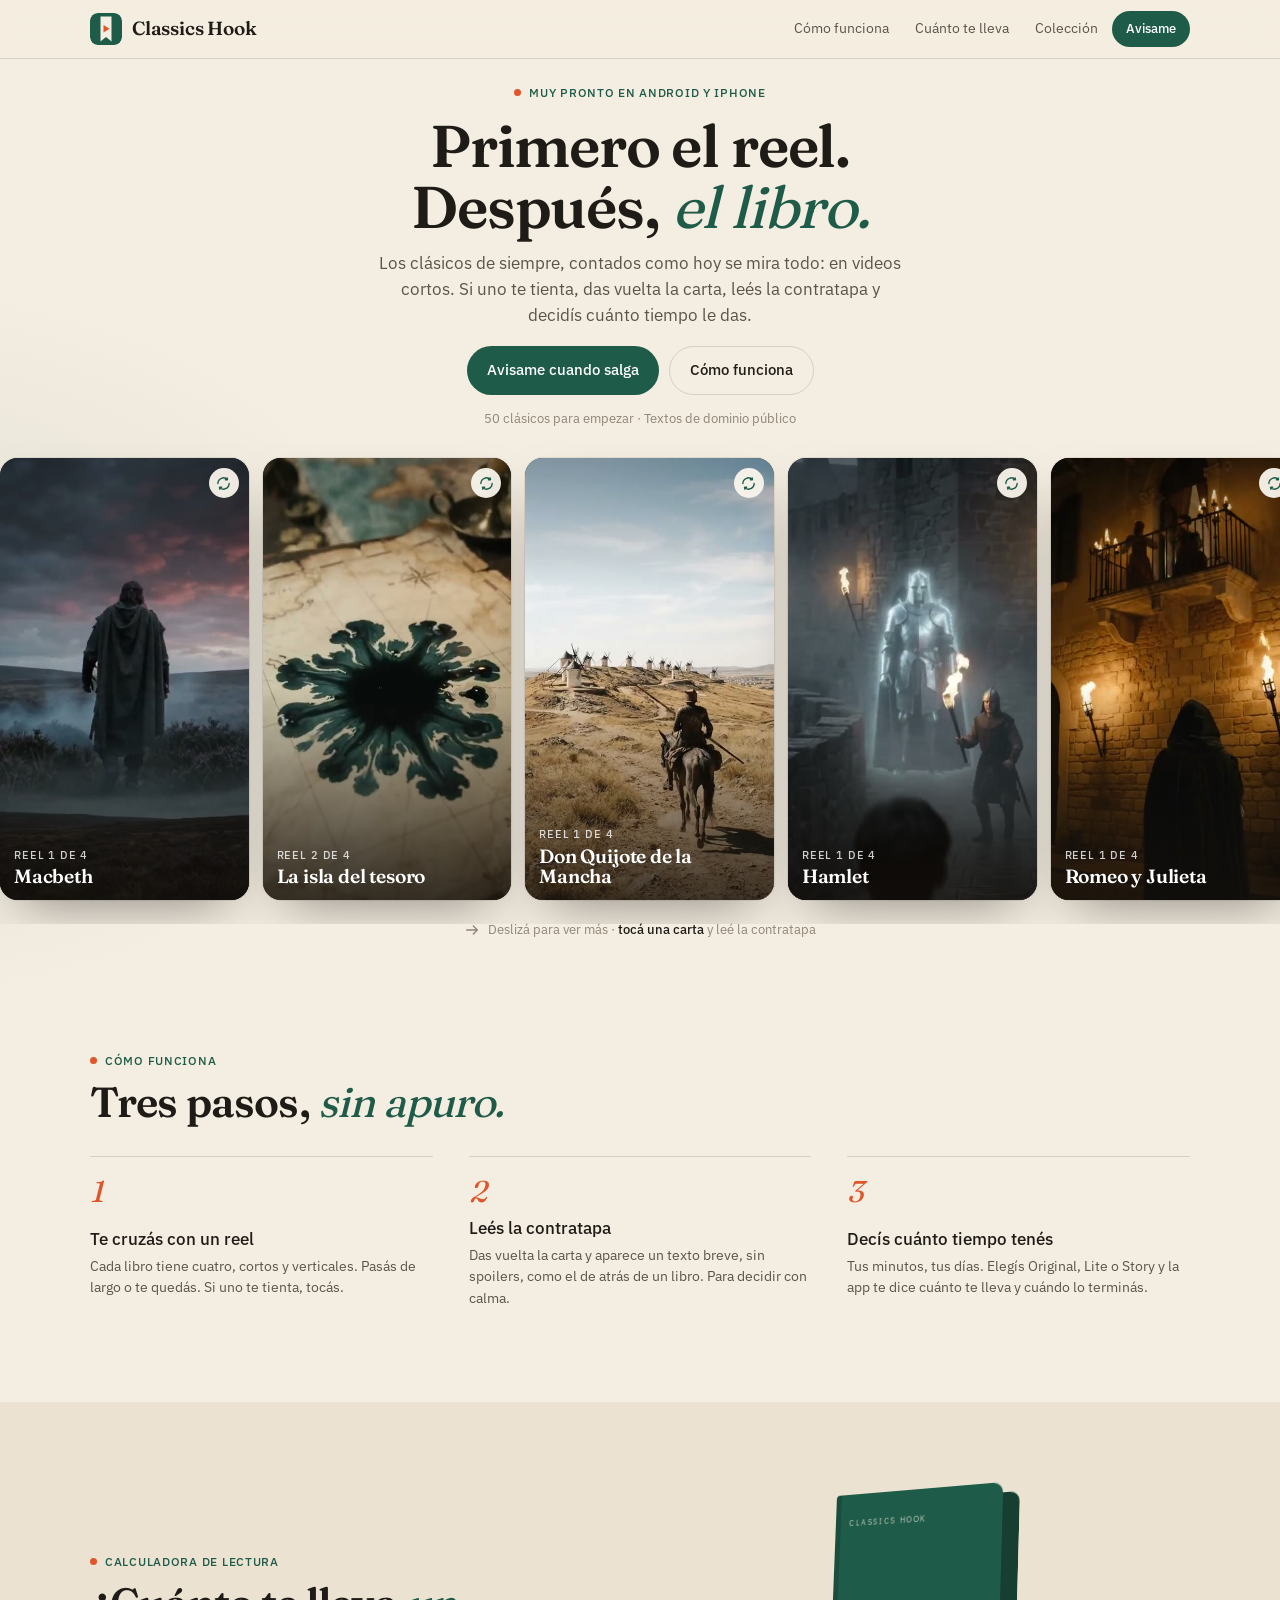
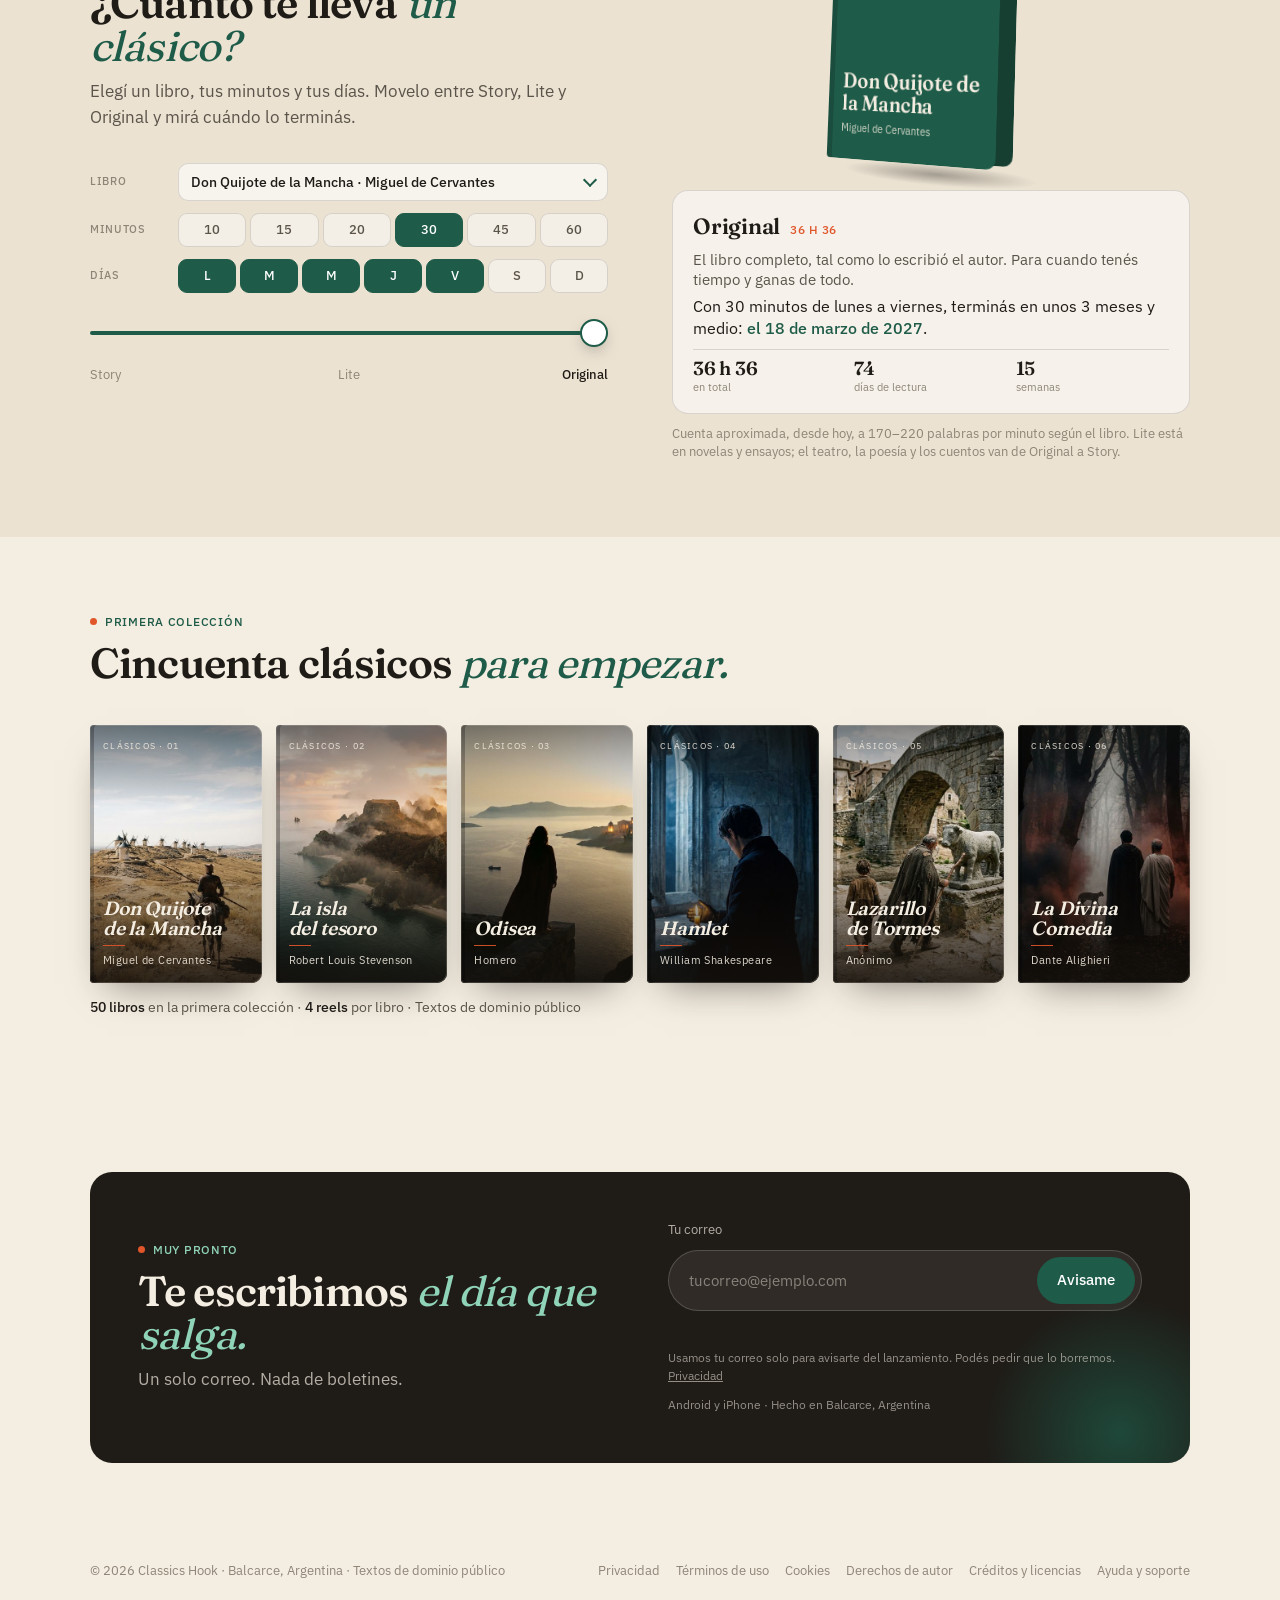
==== commit ff65b2c1: "Portada: sin etiquetas de IA, calculadora de lectura y pasos reescritos" ====
--- a/index.html
+++ b/index.html
@@ -58,7 +58,7 @@
 h2{font-size:clamp(27px,3.3vw,42px)}
 h1 em,h2 em{font-style:italic;font-weight:400;color:var(--verde)}
 .bajada{color:var(--tinta2);font-size:clamp(15px,1.3vw,17px);max-width:32em}
-section{position:relative;padding:clamp(36px,6vw,80px) 0}
+section{position:relative;padding:clamp(36px,6vw,80px) 0;scroll-margin-top:var(--cab)}
 .cabeza{display:flex;flex-direction:column;gap:10px;margin-bottom:clamp(20px,3vw,32px)}
 .cabeza .rotulo{margin-bottom:2px}
 
@@ -94,7 +94,6 @@
 .cara.frente .info{position:absolute;left:14px;right:14px;bottom:13px;color:#fff;display:flex;flex-direction:column;gap:3px}
 .cara.frente .info small{font-size:10.5px;letter-spacing:.08em;text-transform:uppercase;opacity:.8;font-weight:500}
 .cara.frente .info h3{font-family:var(--serif);font-weight:600;font-size:clamp(17px,1.5vw,21px);letter-spacing:-.01em;line-height:1.08}
-.cara.frente .ia{position:absolute;top:11px;left:11px;font-size:9.5px;letter-spacing:.08em;text-transform:uppercase;font-weight:500;color:#fff;background:rgba(0,0,0,.42);border:1px solid rgba(255,255,255,.3);padding:4px 7px;border-radius:999px;backdrop-filter:blur(4px)}
 .cara.frente .girar{position:absolute;top:10px;right:10px;width:30px;height:30px;border-radius:50%;background:rgba(251,247,239,.94);display:grid;place-items:center;color:var(--verde)}
 .cara.frente .girar svg{width:15px;height:15px}
 .cara.dorso{transform:rotateY(180deg);background:var(--blanco);color:var(--tinta);padding:16px 15px 14px;display:flex;flex-direction:column;gap:7px;border:1px solid var(--line);
@@ -151,15 +150,38 @@
 input[type=range]::-moz-range-track{height:4px;border-radius:4px;background:var(--line)}
 input[type=range]::-moz-range-progress{height:4px;border-radius:4px;background:var(--verde)}
 input[type=range]::-moz-range-thumb{width:24px;height:24px;border-radius:50%;background:#fff;border:2px solid var(--verde)}
-.ficha{background:rgba(255,255,255,.55);border:1px solid var(--line);border-radius:16px;padding:16px 18px;display:flex;flex-direction:column;gap:5px;min-height:132px}
-.ficha .nombre{font-family:var(--serif);font-weight:600;font-size:23px;letter-spacing:-.01em}
-.ficha .nombre small{font-family:var(--sans);font-weight:500;font-size:12px;color:var(--nar);margin-left:10px;letter-spacing:.04em;text-transform:uppercase}
-.ficha p{color:var(--tinta2);font-size:14px}
-.ficha .marca-ia{font-size:12px;color:var(--tinta3);display:none}
-.ficha[data-v="story"] .marca-ia{display:block}
-.formas .nota{font-size:12.5px;color:var(--tinta3);margin-top:10px}
-@media (max-width:899px){.formas .cabeza{margin-bottom:10px}.formas .bajada{font-size:14px}.formas .cabeza h2{font-size:26px}}
-@media (min-width:900px){.formas .envase{grid-template-columns:1fr 1fr;gap:64px;align-items:center}.libro3d{height:340px}.tomo{width:200px;height:290px}.tomo .frente{padding:22px 16px}.tomo .frente h4{font-size:22px}.control{gap:14px}.ficha{padding:18px 20px;min-height:150px}.ficha p{font-size:14.5px}}
+.ficha{background:rgba(255,255,255,.55);border:1px solid var(--line);border-radius:16px;padding:14px 16px;display:flex;flex-direction:column;gap:6px;min-height:132px}
+.ficha .nombre{font-family:var(--serif);font-weight:600;font-size:22px;letter-spacing:-.01em;display:flex;align-items:baseline;flex-wrap:wrap;gap:0 10px}
+.ficha .nombre small{font-family:var(--sans);font-weight:500;font-size:12px;color:var(--nar);letter-spacing:.04em;text-transform:uppercase}
+.ficha p{color:var(--tinta2);font-size:13.5px;line-height:1.4}
+.ficha .plazo{color:var(--tinta);font-size:14.5px;line-height:1.4}
+.ficha .plazo b{font-weight:600;color:var(--verde);white-space:nowrap}
+.ficha .cifras{display:grid;grid-template-columns:repeat(3,1fr);gap:8px;margin-top:4px;padding-top:8px;border-top:1px solid var(--line)}
+.ficha .cifras b{display:block;font-family:var(--serif);font-weight:600;font-size:19px;line-height:1.1;letter-spacing:-.01em}
+.ficha .cifras span{display:block;font-size:11px;color:var(--tinta3);line-height:1.25;margin-top:2px}
+.formas .nota{font-size:12.5px;color:var(--tinta3);margin-top:10px;line-height:1.45}
+/* calculadora: libro, minutos y días */
+.calc{display:flex;flex-direction:column;gap:9px;margin-bottom:14px}
+.calc .fila{display:grid;grid-template-columns:62px 1fr;gap:8px;align-items:center}
+.calc .et{font-size:11px;letter-spacing:.06em;text-transform:uppercase;color:var(--tinta3);font-weight:500}
+.calc .sel{position:relative}
+.calc select{appearance:none;-webkit-appearance:none;width:100%;height:38px;padding:0 34px 0 12px;border-radius:10px;border:1px solid var(--line);background:rgba(255,255,255,.6);font:500 14px var(--sans);color:var(--tinta);cursor:pointer;text-overflow:ellipsis;white-space:nowrap;overflow:hidden}
+.calc .sel::after{content:"";position:absolute;right:13px;top:50%;width:8px;height:8px;border-right:2px solid var(--verde);border-bottom:2px solid var(--verde);transform:translateY(-70%) rotate(45deg);pointer-events:none}
+.calc .chips{display:flex;gap:4px}
+.calc .chips button{flex:1 1 0;min-width:0;height:34px;border-radius:9px;border:1px solid var(--line);background:rgba(255,255,255,.45);font-size:13px;font-weight:500;color:var(--tinta2);transition:background .2s,color .2s,border-color .2s;padding:0}
+.calc .chips button[aria-pressed=true]{background:var(--verde);border-color:var(--verde);color:#fff}
+.calc .chips button:hover:not([aria-pressed=true]){background:rgba(31,27,23,.06);color:var(--tinta)}
+.control .etiquetas.dos{grid-template-columns:1fr 1fr}
+.control .etiquetas.dos span:last-child{text-align:right}
+.libro-y-ficha{display:grid;gap:12px}
+@media (max-width:899px){
+  .formas{padding:30px 0 34px}.formas .cabeza{margin-bottom:12px;gap:6px}.formas .bajada{font-size:14px}.formas .cabeza h2{font-size:26px}
+  .libro-y-ficha{grid-template-columns:104px 1fr;align-items:center}
+  .libro3d{height:170px;perspective:600px}.tomo{width:92px;height:134px;transform:rotateY(-26deg) rotateX(4deg)}.tomo .frente{padding:12px 9px;border-radius:3px 7px 7px 3px}.tomo .frente .serie{font-size:7px;letter-spacing:.12em}.tomo .frente h4{font-size:12.5px}.tomo .frente .autor{font-size:8.5px;margin-top:3px}.tomo .fondo{border-radius:3px 7px 7px 3px}.tomo .sombra{bottom:-16px;height:14px}
+  .ficha{min-height:0}.ficha .nombre{font-size:19px}.ficha .cifras b{font-size:17px}
+}
+@media (max-width:359px){.libro-y-ficha{grid-template-columns:1fr}.libro3d{display:none}}
+@media (min-width:900px){.formas .envase{grid-template-columns:1fr 1fr;gap:64px;align-items:center}.libro3d{height:300px}.tomo{width:184px;height:264px}.tomo .frente{padding:22px 16px}.tomo .frente h4{font-size:21px}.control{gap:14px}.calc{gap:12px;margin-bottom:22px}.calc .fila{grid-template-columns:76px 1fr;gap:12px}.ficha{padding:18px 20px;min-height:150px}.ficha p{font-size:14.5px}.ficha .plazo{font-size:15.5px}}
 
 /* colección: tapas con imagen, título y autor compuestos por código */
 .estante{display:flex;gap:14px;overflow-x:auto;scroll-snap-type:x mandatory;padding:8px var(--gut) 18px;margin:0 calc(var(--gut) * -1);scrollbar-width:none}
@@ -210,7 +232,7 @@
 <header>
   <div class="envase">
     <a class="marca" href="#inicio"><img src="logo.svg" alt="" width="32" height="32">Classics Hook</a>
-    <nav><a href="#como">Cómo funciona</a><a href="#formas">Tres formas de leer</a><a href="#coleccion">Colección</a><a class="btn" href="#avisame">Avisame</a></nav>
+    <nav><a href="#como">Cómo funciona</a><a href="#formas">Cuánto te lleva</a><a href="#coleccion">Colección</a><a class="btn" href="#avisame">Avisame</a></nav>
   </div>
 </header>
 
@@ -220,35 +242,35 @@
     <div class="portada-texto">
       <p class="rotulo">Muy pronto en Android y iPhone</p>
       <h1>Primero el reel.<br>Después, <em>el libro.</em></h1>
-      <p class="bajada">Los clásicos de siempre, presentados como hoy se mira todo: en videos cortos. Si uno te tienta, das vuelta la carta, leés la contratapa y elegís cuánto tiempo le dedicás.</p>
+      <p class="bajada">Los clásicos de siempre, contados como hoy se mira todo: en videos cortos. Si uno te tienta, das vuelta la carta, leés la contratapa y decidís cuánto tiempo le das.</p>
       <div class="acciones"><a class="btn" href="#avisame">Avisame cuando salga</a><a class="btn borde" href="#como">Cómo funciona</a></div>
-      <p class="dato">50 clásicos para empezar · Los videos están hechos con IA</p>
+      <p class="dato">50 clásicos para empezar · Textos de dominio público</p>
     </div>
   </div>
   <div class="tira-wrap">
     <div class="tira" id="tira" tabindex="0" aria-label="Reels de la colección. Deslizá para ver más; tocá una carta para dar vuelta y leer la contratapa.">
       <div class="carta"><div class="cuerpo">
-        <div class="cara frente"><video src="media/macbeth.mp4" poster="media/macbeth.jpg" muted loop playsinline preload="metadata"></video><div class="velo"></div><span class="ia">Hecho con IA</span><span class="girar" aria-hidden="true"><svg viewBox="0 0 24 24" fill="none" stroke="currentColor" stroke-width="2.2" stroke-linecap="round" stroke-linejoin="round"><path d="M3 12a9 9 0 0 1 15.5-6.2M21 12a9 9 0 0 1-15.5 6.2M18 3v3h-3M6 21v-3h3"/></svg></span><div class="info"><small>Reel 1 de 4</small><h3>Macbeth</h3></div></div>
+        <div class="cara frente"><video src="media/macbeth.mp4" poster="media/macbeth.jpg" muted loop playsinline preload="metadata"></video><div class="velo"></div><span class="girar" aria-hidden="true"><svg viewBox="0 0 24 24" fill="none" stroke="currentColor" stroke-width="2.2" stroke-linecap="round" stroke-linejoin="round"><path d="M3 12a9 9 0 0 1 15.5-6.2M21 12a9 9 0 0 1-15.5 6.2M18 3v3h-3M6 21v-3h3"/></svg></span><div class="info"><small>Reel 1 de 4</small><h3>Macbeth</h3></div></div>
         <div class="cara dorso"><span class="rotulo">Contratapa</span><h3>Macbeth</h3><p class="autor">William Shakespeare</p><p class="txt">Macbeth vuelve victorioso de una batalla cuando, en un páramo, tres brujas lo saludan con títulos que todavía no tiene y le anuncian una corona. Poco después, una de las predicciones empieza a cumplirse. Desde ese momento la ambición se mezcla con el miedo.</p><div class="abajo"><small>Para leer en</small><span class="on">Original</span><span>Story</span></div></div>
       </div></div>
       <div class="carta"><div class="cuerpo">
-        <div class="cara frente"><video src="media/isla.mp4" poster="media/isla.jpg" muted loop playsinline preload="metadata"></video><div class="velo"></div><span class="ia">Hecho con IA</span><span class="girar" aria-hidden="true"><svg viewBox="0 0 24 24" fill="none" stroke="currentColor" stroke-width="2.2" stroke-linecap="round" stroke-linejoin="round"><path d="M3 12a9 9 0 0 1 15.5-6.2M21 12a9 9 0 0 1-15.5 6.2M18 3v3h-3M6 21v-3h3"/></svg></span><div class="info"><small>Reel 2 de 4</small><h3>La isla del tesoro</h3></div></div>
+        <div class="cara frente"><video src="media/isla.mp4" poster="media/isla.jpg" muted loop playsinline preload="metadata"></video><div class="velo"></div><span class="girar" aria-hidden="true"><svg viewBox="0 0 24 24" fill="none" stroke="currentColor" stroke-width="2.2" stroke-linecap="round" stroke-linejoin="round"><path d="M3 12a9 9 0 0 1 15.5-6.2M21 12a9 9 0 0 1-15.5 6.2M18 3v3h-3M6 21v-3h3"/></svg></span><div class="info"><small>Reel 2 de 4</small><h3>La isla del tesoro</h3></div></div>
         <div class="cara dorso"><span class="rotulo">Contratapa</span><h3>La isla del tesoro</h3><p class="autor">Robert Louis Stevenson</p><p class="txt">Un viejo marino de piel curtida y una cicatriz de sable llega a la posada del «Almirante Benbow» y se queda. Bebe ron, canta canciones de piratas y espera a un marino con una sola pierna. Mientras el miedo se instala en la casa, un cofre que nadie vio abierto guarda un secreto.</p><div class="abajo"><small>Para leer en</small><span>Original</span><span class="on">Lite</span><span>Story</span></div></div>
       </div></div>
       <div class="carta"><div class="cuerpo">
-        <div class="cara frente"><video src="media/quijote.mp4" poster="media/quijote.jpg" muted loop playsinline preload="metadata"></video><div class="velo"></div><span class="ia">Hecho con IA</span><span class="girar" aria-hidden="true"><svg viewBox="0 0 24 24" fill="none" stroke="currentColor" stroke-width="2.2" stroke-linecap="round" stroke-linejoin="round"><path d="M3 12a9 9 0 0 1 15.5-6.2M21 12a9 9 0 0 1-15.5 6.2M18 3v3h-3M6 21v-3h3"/></svg></span><div class="info"><small>Reel 1 de 4</small><h3>Don Quijote de la Mancha</h3></div></div>
+        <div class="cara frente"><video src="media/quijote.mp4" poster="media/quijote.jpg" muted loop playsinline preload="metadata"></video><div class="velo"></div><span class="girar" aria-hidden="true"><svg viewBox="0 0 24 24" fill="none" stroke="currentColor" stroke-width="2.2" stroke-linecap="round" stroke-linejoin="round"><path d="M3 12a9 9 0 0 1 15.5-6.2M21 12a9 9 0 0 1-15.5 6.2M18 3v3h-3M6 21v-3h3"/></svg></span><div class="info"><small>Reel 1 de 4</small><h3>Don Quijote de la Mancha</h3></div></div>
         <div class="cara dorso"><span class="rotulo">Contratapa</span><h3>Don Quijote de la Mancha</h3><p class="autor">Miguel de Cervantes</p><p class="txt">Un hidalgo de casi cincuenta años, flaco y madrugador, vive en un lugar de la Mancha con su ama y su sobrina. Lee libros de caballerías de noche y de día, tanto que se le seca el cerebro y cree que todo lo que leyó es verdad. Lo acompaña un labrador vecino, Sancho Panza.</p><div class="abajo"><small>Para leer en</small><span class="on">Original</span><span>Lite</span><span>Story</span></div></div>
       </div></div>
       <div class="carta"><div class="cuerpo">
-        <div class="cara frente"><video src="media/hamlet.mp4" poster="media/hamlet.jpg" muted loop playsinline preload="metadata"></video><div class="velo"></div><span class="ia">Hecho con IA</span><span class="girar" aria-hidden="true"><svg viewBox="0 0 24 24" fill="none" stroke="currentColor" stroke-width="2.2" stroke-linecap="round" stroke-linejoin="round"><path d="M3 12a9 9 0 0 1 15.5-6.2M21 12a9 9 0 0 1-15.5 6.2M18 3v3h-3M6 21v-3h3"/></svg></span><div class="info"><small>Reel 1 de 4</small><h3>Hamlet</h3></div></div>
+        <div class="cara frente"><video src="media/hamlet.mp4" poster="media/hamlet.jpg" muted loop playsinline preload="metadata"></video><div class="velo"></div><span class="girar" aria-hidden="true"><svg viewBox="0 0 24 24" fill="none" stroke="currentColor" stroke-width="2.2" stroke-linecap="round" stroke-linejoin="round"><path d="M3 12a9 9 0 0 1 15.5-6.2M21 12a9 9 0 0 1-15.5 6.2M18 3v3h-3M6 21v-3h3"/></svg></span><div class="info"><small>Reel 1 de 4</small><h3>Hamlet</h3></div></div>
         <div class="cara dorso"><span class="rotulo">Contratapa</span><h3>Hamlet</h3><p class="autor">William Shakespeare</p><p class="txt">Un fantasma recorre de noche las almenas de un castillo danés, y solo un hijo se anima a escucharlo. Lo que ese padre muerto tiene para decirle empuja a Hamlet a fingirse loco, a desconfiar de todos los que lo rodean y a dudar, capítulo tras capítulo, si vale más actuar o quedarse quieto.</p><div class="abajo"><small>Para leer en</small><span>Original</span><span class="on">Story</span></div></div>
       </div></div>
       <div class="carta"><div class="cuerpo">
-        <div class="cara frente"><video src="media/romeo.mp4" poster="media/romeo.jpg" muted loop playsinline preload="metadata"></video><div class="velo"></div><span class="ia">Hecho con IA</span><span class="girar" aria-hidden="true"><svg viewBox="0 0 24 24" fill="none" stroke="currentColor" stroke-width="2.2" stroke-linecap="round" stroke-linejoin="round"><path d="M3 12a9 9 0 0 1 15.5-6.2M21 12a9 9 0 0 1-15.5 6.2M18 3v3h-3M6 21v-3h3"/></svg></span><div class="info"><small>Reel 1 de 4</small><h3>Romeo y Julieta</h3></div></div>
+        <div class="cara frente"><video src="media/romeo.mp4" poster="media/romeo.jpg" muted loop playsinline preload="metadata"></video><div class="velo"></div><span class="girar" aria-hidden="true"><svg viewBox="0 0 24 24" fill="none" stroke="currentColor" stroke-width="2.2" stroke-linecap="round" stroke-linejoin="round"><path d="M3 12a9 9 0 0 1 15.5-6.2M21 12a9 9 0 0 1-15.5 6.2M18 3v3h-3M6 21v-3h3"/></svg></span><div class="info"><small>Reel 1 de 4</small><h3>Romeo y Julieta</h3></div></div>
         <div class="cara dorso"><span class="rotulo">Contratapa</span><h3>Romeo y Julieta</h3><p class="autor">William Shakespeare</p><p class="txt">En Verona, dos familias se odian desde hace años, y la pelea llega hasta los criados en plena plaza. Romeo, un Montesco, sufre por un amor que no lo corresponde y huye de la luz del día. Hasta que una noche hay fiesta en casa de los Capuleto y conoce a Julieta, que todavía no cumplió quince años.</p><div class="abajo"><small>Para leer en</small><span class="on">Original</span><span>Story</span></div></div>
       </div></div>
       <div class="carta"><div class="cuerpo">
-        <div class="cara frente"><video src="media/vuelta.mp4" poster="media/vuelta.jpg" muted loop playsinline preload="metadata"></video><div class="velo"></div><span class="ia">Hecho con IA</span><span class="girar" aria-hidden="true"><svg viewBox="0 0 24 24" fill="none" stroke="currentColor" stroke-width="2.2" stroke-linecap="round" stroke-linejoin="round"><path d="M3 12a9 9 0 0 1 15.5-6.2M21 12a9 9 0 0 1-15.5 6.2M18 3v3h-3M6 21v-3h3"/></svg></span><div class="info"><small>Reel 1 de 4</small><h3>La vuelta al mundo en ochenta días</h3></div></div>
+        <div class="cara frente"><video src="media/vuelta.mp4" poster="media/vuelta.jpg" muted loop playsinline preload="metadata"></video><div class="velo"></div><span class="girar" aria-hidden="true"><svg viewBox="0 0 24 24" fill="none" stroke="currentColor" stroke-width="2.2" stroke-linecap="round" stroke-linejoin="round"><path d="M3 12a9 9 0 0 1 15.5-6.2M21 12a9 9 0 0 1-15.5 6.2M18 3v3h-3M6 21v-3h3"/></svg></span><div class="info"><small>Reel 1 de 4</small><h3>La vuelta al mundo en ochenta días</h3></div></div>
         <div class="cara dorso"><span class="rotulo">Contratapa</span><h3>La vuelta al mundo en ochenta días</h3><p class="autor">Julio Verne</p><p class="txt">Londres, mil ochocientos setenta y dos. Phileas Fogg es un caballero tan exacto que despide a un criado porque le llevó el agua de afeitar un grado más fría. Una tarde, en su club, apuesta veinte mil libras a que da la vuelta al mundo en ochenta días.</p><div class="abajo"><small>Para leer en</small><span>Original</span><span>Lite</span><span class="on">Story</span></div></div>
       </div></div>
     </div>
@@ -260,37 +282,45 @@
   <div class="envase">
     <div class="cabeza"><p class="rotulo">Cómo funciona</p><h2>Tres pasos, <em>sin apuro.</em></h2></div>
     <div class="receta">
-      <div><span class="n">1</span><div><h3>Mirás un reel</h3><p>Cada libro tiene cuatro. Son cortos, verticales y te invitan a entrar. Si uno te deja con ganas, tocás.</p></div></div>
-      <div><span class="n">2</span><div><h3>Leés la contratapa</h3><p>Un texto breve, sin spoilers, como el de atrás de un libro. Para decidir con calma.</p></div></div>
-      <div><span class="n">3</span><div><h3>Elegís cuánto tiempo le dedicás</h3><p>Original, Lite o Story: el libro entero, cerca de la mitad, o la historia completa en unos minutos. Después, a leer.</p></div></div>
+      <div><span class="n">1</span><div><h3>Te cruzás con un reel</h3><p>Cada libro tiene cuatro, cortos y verticales. Pasás de largo o te quedás. Si uno te tienta, tocás.</p></div></div>
+      <div><span class="n">2</span><div><h3>Leés la contratapa</h3><p>Das vuelta la carta y aparece un texto breve, sin spoilers, como el de atrás de un libro. Para decidir con calma.</p></div></div>
+      <div><span class="n">3</span><div><h3>Decís cuánto tiempo tenés</h3><p>Tus minutos, tus días. Elegís Original, Lite o Story y la app te dice cuánto te lleva y cuándo lo terminás.</p></div></div>
     </div>
   </div>
 </section>
 
 <section class="formas" id="formas">
   <div class="envase">
-    <div>
-      <div class="cabeza"><p class="rotulo">Tres formas de leer</p><h2>¿Cuánto libro <em>querés hoy?</em></h2><p class="bajada">Movelo y mirá cómo cambia el grosor. Las tres formas cuentan la misma historia; cambia cuánto del autor leés.</p></div>
+    <div class="col-calc">
+      <div class="cabeza"><p class="rotulo">Calculadora de lectura</p><h2>¿Cuánto te lleva <em>un clásico?</em></h2><p class="bajada">Elegí un libro, tus minutos y tus días. Movelo entre Story, Lite y Original y mirá cuándo lo terminás.</p></div>
+      <div class="calc">
+        <div class="fila"><label class="et" for="cLibro">Libro</label><div class="sel"><select id="cLibro"></select></div></div>
+        <div class="fila"><span class="et" id="etMin">Minutos</span><div class="chips" id="cMin" role="group" aria-labelledby="etMin"></div></div>
+        <div class="fila"><span class="et" id="etDias">Días</span><div class="chips dias" id="cDias" role="group" aria-labelledby="etDias"></div></div>
+      </div>
       <div class="control">
         <input type="range" id="grosor" min="0" max="2" step="1" value="2" aria-label="Forma de leer: Story, Lite u Original" aria-valuetext="Original" style="--pct:100%">
         <div class="etiquetas" id="etq"><span>Story</span><span>Lite</span><span class="on">Original</span></div>
       </div>
     </div>
-    <div>
-      <div class="libro3d" aria-hidden="true">
-        <div class="tomo" id="tomo" style="--g:40">
-          <div class="sombra"></div>
-          <div class="fondo"></div>
-          <div class="hojas"></div>
-          <div class="frente"><span class="serie">Classics Hook · 01</span><div><h4>Don Quijote de la Mancha</h4><p class="autor">Miguel de Cervantes</p></div></div>
+    <div class="col-libro">
+      <div class="libro-y-ficha">
+        <div class="libro3d" aria-hidden="true">
+          <div class="tomo" id="tomo" style="--g:40">
+            <div class="sombra"></div>
+            <div class="fondo"></div>
+            <div class="hojas"></div>
+            <div class="frente"><span class="serie">Classics Hook</span><div><h4 id="tTitulo">Don Quijote de la Mancha</h4><p class="autor" id="tAutor">Miguel de Cervantes</p></div></div>
+          </div>
+        </div>
+        <div class="ficha" id="ficha" data-v="original" aria-live="polite">
+          <div class="nombre" id="fNombre">Original<small id="fTiempo"></small></div>
+          <p id="fDesc">El libro completo, tal como lo escribió el autor.</p>
+          <p class="plazo" id="fPlazo"></p>
+          <div class="cifras"><div><b id="fTotal">—</b><span>en total</span></div><div><b id="fDias">—</b><span id="fDiasEt">días de lectura</span></div><div><b id="fSemanas">—</b><span id="fSemanasEt">semanas</span></div></div>
         </div>
       </div>
-      <div class="ficha" id="ficha" data-v="original" aria-live="polite">
-        <div class="nombre" id="fNombre">Original<small id="fTiempo">Todo el libro</small></div>
-        <p id="fDesc">El libro completo, tal como lo escribió el autor. Para cuando tenés tiempo y ganas de todo.</p>
-        <span class="marca-ia">Escrita con inteligencia artificial y revisada por nosotros. La app lo indica siempre.</span>
-      </div>
-      <p class="nota">Lite está en novelas y ensayos. El teatro, la poesía y los cuentos van de Original a Story.</p>
+      <p class="nota">Cuenta aproximada, desde hoy, a 170–220 palabras por minuto según el libro. Lite está en novelas y ensayos; el teatro, la poesía y los cuentos van de Original a Story.</p>
     </div>
   </div>
 </section>
@@ -306,7 +336,7 @@
       <div class="tapa"><img src="media/tapa_lazarillo.jpg" alt=""><div class="txt"><span class="serie">Clásicos · 05</span><div><h3>Lazarillo de Tormes</h3><p class="autor">Anónimo</p></div></div></div>
       <div class="tapa"><img src="media/tapa_dante.jpg" alt=""><div class="txt"><span class="serie">Clásicos · 06</span><div><h3>La Divina Comedia</h3><p class="autor">Dante Alighieri</p></div></div></div>
     </div>
-    <p class="nota"><b>50 libros</b> en la primera colección · <b>4 reels</b> por libro · Textos de dominio público · Imágenes y videos hechos con IA</p>
+    <p class="nota"><b>50 libros</b> en la primera colección · <b>4 reels</b> por libro · Textos de dominio público</p>
   </div>
 </section>
 
@@ -329,11 +359,11 @@
 
 <footer>
   <div class="envase">
-    <span>© 2026 Classics Hook · Balcarce, Argentina · Textos de dominio público · Reels hechos con IA</span>
+    <span>© 2026 Classics Hook · Balcarce, Argentina · Textos de dominio público</span>
     <div class="fila"><a href="privacidad.html">Privacidad</a><a href="terminos.html">Términos de uso</a><a href="cookies.html">Cookies</a><a href="derechos-de-autor.html">Derechos de autor</a><a href="creditos.html">Créditos y licencias</a><a href="soporte.html">Ayuda y soporte</a></div>
   </div>
 </footer>
 
-<script src="portada.js?v=2" defer></script>
+<script src="portada.js?v=3" defer></script>
 </body>
 </html>
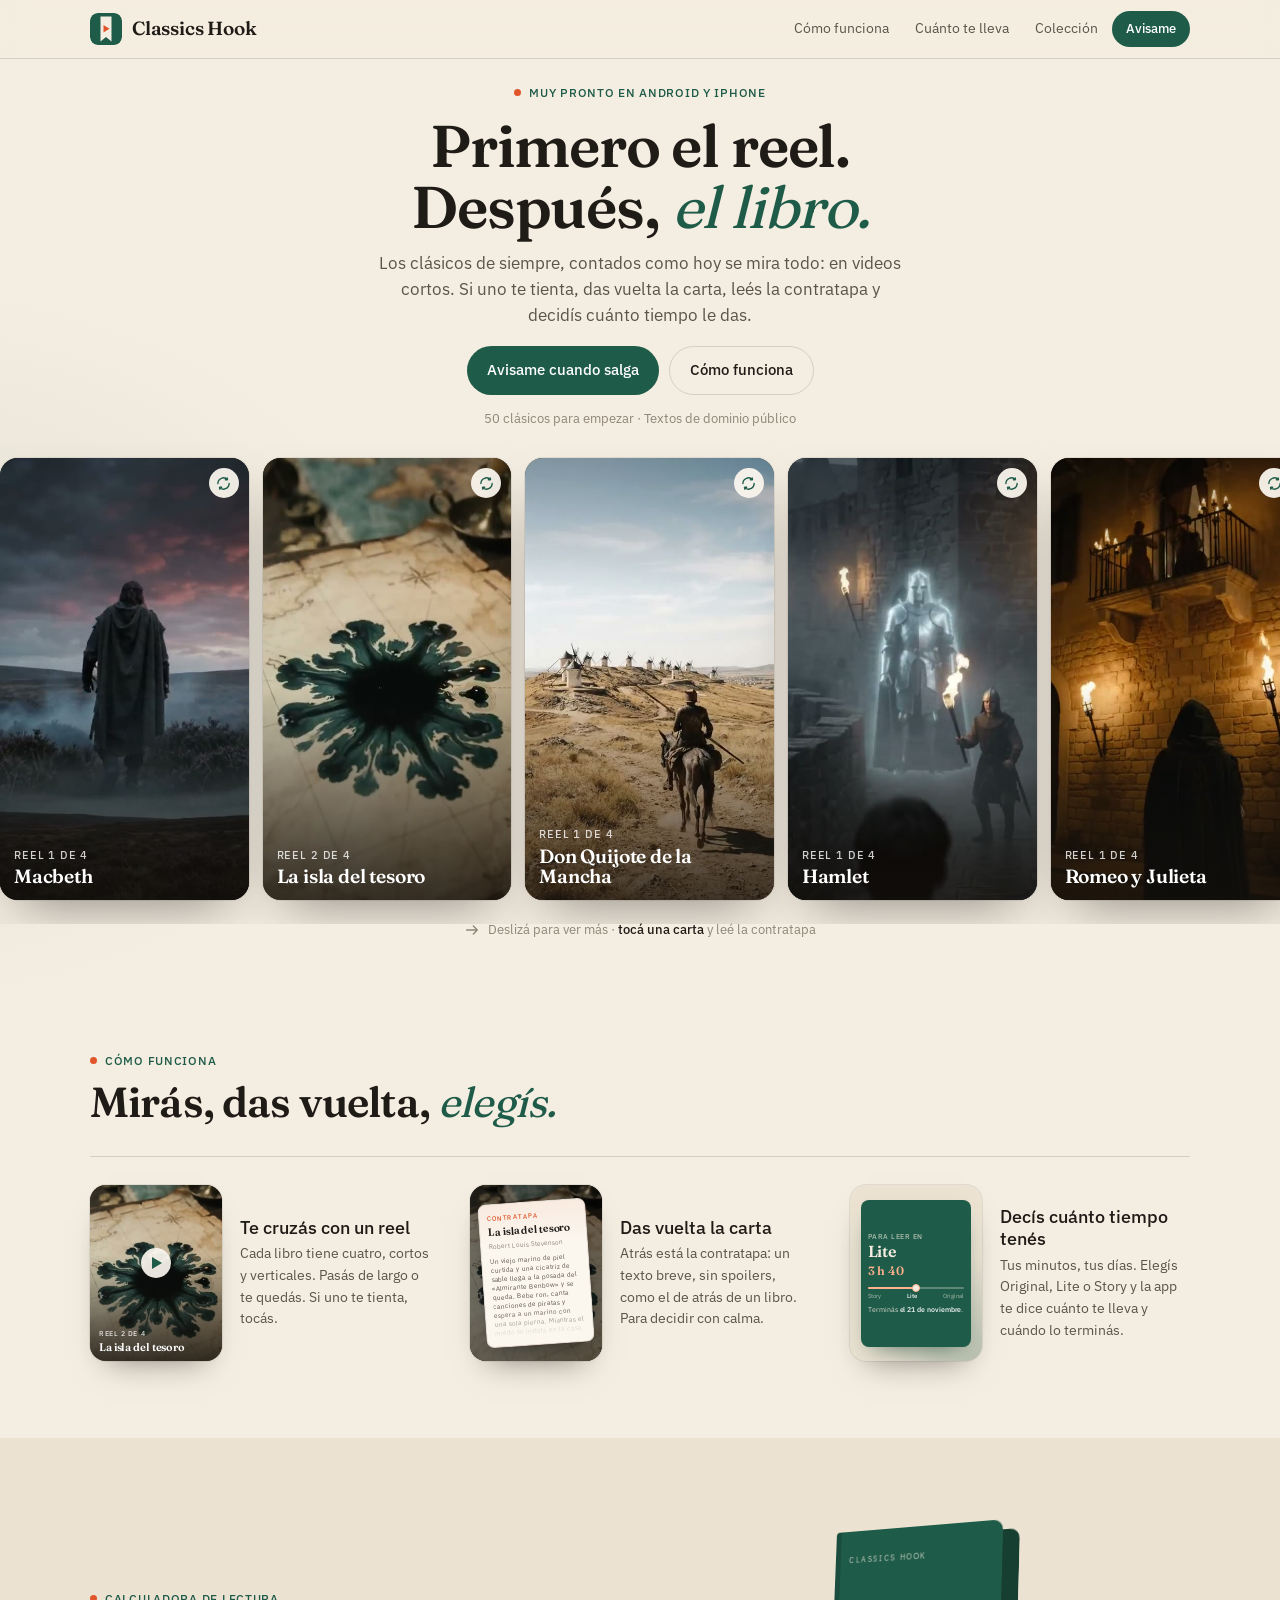
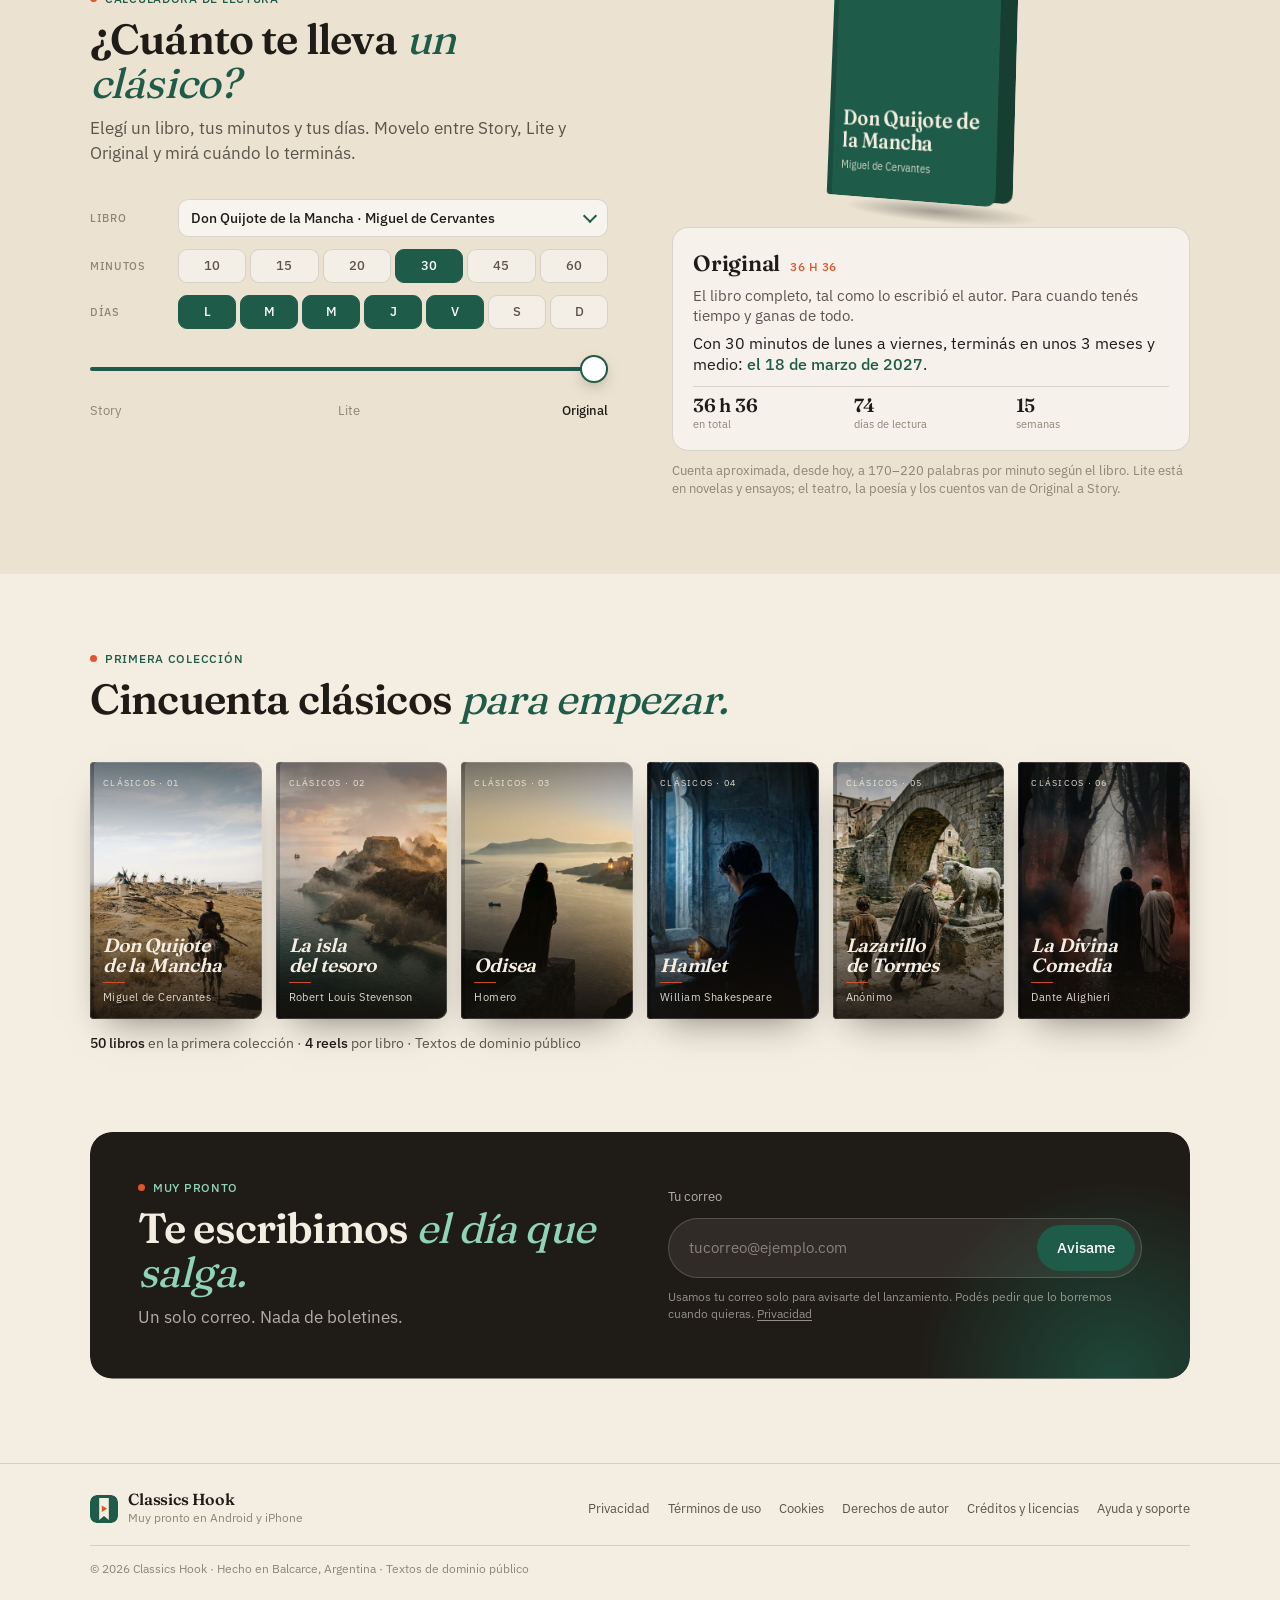
==== commit 0f2e3a54: "Portada: formulario sin desborde en celular, escenas sin números y pie ordenado" ====
--- a/index.html
+++ b/index.html
@@ -66,13 +66,13 @@
 header .envase{display:flex;align-items:center;justify-content:space-between;height:var(--cab)}
 .marca{display:flex;align-items:center;gap:10px;font-family:var(--serif);font-weight:600;font-size:19px;letter-spacing:-.01em}
 .marca img{width:32px;height:32px;border-radius:8px}
-nav{display:flex;align-items:center;gap:2px}
-nav a{padding:8px 12px;border-radius:999px;color:var(--tinta2);font-size:14px;transition:.2s}
-nav a:hover{color:var(--tinta);background:rgba(31,27,23,.06)}
-@media (max-width:720px){nav a:not(.btn){display:none}}
+header nav{display:flex;align-items:center;gap:2px}
+header nav a{padding:8px 12px;border-radius:999px;color:var(--tinta2);font-size:14px;transition:.2s}
+header nav a:hover{color:var(--tinta);background:rgba(31,27,23,.06)}
+@media (max-width:720px){header nav a:not(.btn){display:none}}
 .btn{display:inline-flex;align-items:center;justify-content:center;gap:8px;padding:12px 20px;border-radius:999px;background:var(--verde);color:#fff;font-weight:500;font-size:14.5px;transition:transform .3s var(--ease),background .2s;white-space:nowrap}
 .btn:hover{transform:translateY(-1px);background:var(--verde2)}
-nav .btn{padding:8px 14px;font-size:13px}
+header nav .btn{padding:8px 14px;font-size:13px}
 .btn.borde{background:transparent;color:var(--tinta);border:1px solid var(--line)}
 .btn.borde:hover{background:rgba(31,27,23,.05)}
 
@@ -119,13 +119,41 @@
   .carta.vuelta:hover .cuerpo{transform:rotateY(180deg) translateY(-6px)}
 }
 
-/* cómo funciona: tres líneas, como una receta */
-.receta{display:grid;gap:0;border-top:1px solid var(--line)}
-.receta>div{display:grid;grid-template-columns:44px 1fr;gap:12px;padding:15px 0;border-bottom:1px solid var(--line);align-items:baseline}
-.receta .n{font-family:var(--serif);font-style:italic;font-size:30px;line-height:1;color:var(--nar)}
-.receta h3{font-size:17px;font-weight:500;margin-bottom:3px}
-.receta p{color:var(--tinta2);font-size:14px}
-@media (min-width:900px){.receta{grid-template-columns:repeat(3,1fr);gap:36px;border-top:0}.receta>div{grid-template-columns:1fr;border-top:1px solid var(--line);border-bottom:0;padding-top:20px;gap:8px}}
+/* cómo funciona: tres escenas en miniatura (reel, contratapa, tiempo) */
+.escenas{display:grid;gap:16px}
+.escena{display:grid;grid-template-columns:96px minmax(0,1fr);gap:16px;align-items:center;min-width:0}
+.escena h3{font-size:17px;font-weight:500;margin-bottom:4px;line-height:1.25}
+.escena p{color:var(--tinta2);font-size:14px}
+.vista{position:relative;aspect-ratio:3/4;border-radius:14px;overflow:hidden;background:#1b1612;box-shadow:0 16px 30px -18px rgba(31,27,23,.55),0 0 0 1px rgba(31,27,23,.08)}
+.vista img{position:absolute;inset:0;width:100%;height:100%;object-fit:cover}
+.vista.reel::before{content:"";position:absolute;inset:0;background:linear-gradient(180deg,rgba(0,0,0,.1),transparent 40%,rgba(20,16,12,.8));z-index:1}
+.vista.reel .play{position:absolute;left:50%;top:44%;width:30px;height:30px;margin:-15px 0 0 -15px;border-radius:50%;background:rgba(251,247,239,.92);z-index:2;display:grid;place-items:center}
+.vista.reel .play::after{content:"";width:0;height:0;border-style:solid;border-width:6px 0 6px 10px;border-color:transparent transparent transparent var(--verde);margin-left:2px}
+.vista.reel .pie{position:absolute;left:9px;right:9px;bottom:8px;z-index:2;color:#fff;display:flex;flex-direction:column;gap:1px}
+.vista.reel .pie small{font-size:7px;letter-spacing:.08em;text-transform:uppercase;opacity:.85;font-weight:500}
+.vista.reel .pie b{font-family:var(--serif);font-weight:600;font-size:11px;line-height:1.1;letter-spacing:-.01em}
+.vista.dorso img{filter:brightness(.55) saturate(.8)}
+.vista .tarjeta{position:absolute;left:9%;right:9%;top:9%;bottom:9%;border-radius:8px;padding:9px 8px;display:flex;flex-direction:column;gap:3px;transform:rotate(-4deg);transform-origin:center;box-shadow:0 10px 22px -10px rgba(0,0,0,.6)}
+.vista.dorso .tarjeta{background:var(--blanco);color:var(--tinta);background-image:linear-gradient(180deg,rgba(224,85,42,.08),transparent 30%);border:1px solid var(--line)}
+.vista .tarjeta small{font-size:6.5px;letter-spacing:.08em;text-transform:uppercase;font-weight:500;color:var(--nar)}
+.vista .tarjeta b{font-family:var(--serif);font-weight:600;font-size:10.5px;line-height:1.1;letter-spacing:-.01em}
+.vista .tarjeta i{font-style:normal;font-size:6.5px;color:var(--tinta3)}
+.vista .tarjeta p{font-size:6.5px;line-height:1.4;color:var(--tinta2);margin-top:2px;overflow:hidden;flex:1;-webkit-mask-image:linear-gradient(180deg,#000 70%,transparent);mask-image:linear-gradient(180deg,#000 70%,transparent)}
+.vista.tiempo{background:var(--papel2);background-image:radial-gradient(70% 60% at 100% 100%,rgba(30,91,72,.25),transparent)}
+.vista.tiempo .tarjeta{transform:none;left:8%;right:8%;top:8%;bottom:8%;padding:8px 7px;background:var(--verde);color:var(--papel);border:0;gap:1px;justify-content:center;box-shadow:0 12px 24px -12px rgba(22,63,50,.7)}
+.vista.tiempo .tarjeta small{color:rgba(244,237,225,.7)}
+.vista.tiempo .tarjeta b{font-size:16px}
+.vista.tiempo .tarjeta em{font-style:normal;font-family:var(--serif);font-weight:600;font-size:12px;color:#FFB08C;letter-spacing:-.01em}
+.vista.tiempo .pista{margin:6px 0 4px}
+.vista.tiempo .pista .linea{display:block;position:relative;height:2px;border-radius:2px;background:linear-gradient(90deg,#FFB08C 50%,rgba(244,237,225,.3) 50%);margin-bottom:3px}
+.vista.tiempo .pista .linea i{position:absolute;left:50%;top:50%;width:8px;height:8px;margin:-4px 0 0 -4px;border-radius:50%;background:var(--papel);border:1.5px solid #FFB08C;box-sizing:border-box}
+.vista.tiempo .pista .nombres{display:flex;justify-content:space-between;font-size:5.5px;letter-spacing:.02em;color:rgba(244,237,225,.65)}
+.vista.tiempo .pista .nombres span.on{color:#fff;font-weight:600}
+.vista.tiempo .tarjeta p{font-size:6.5px;color:rgba(244,237,225,.85);margin:0;flex:none;-webkit-mask-image:none;mask-image:none;line-height:1.35}
+.vista.tiempo .tarjeta p b{display:inline;font:inherit;font-weight:600;color:#fff}
+@media (max-width:899px){#como{padding-top:30px}#como .cabeza{margin-bottom:18px}}
+@media (min-width:600px){.escena{grid-template-columns:120px minmax(0,1fr);gap:22px}}
+@media (min-width:900px){.escenas{grid-template-columns:repeat(3,1fr);gap:40px;border-top:1px solid var(--line);padding-top:28px}.escena{grid-template-columns:132px minmax(0,1fr);gap:18px;align-items:center}.vista{border-radius:16px}.escena h3{font-size:18px}}
 
 /* tres formas: el grosor del libro */
 .formas{background:var(--papel2)}
@@ -201,30 +229,50 @@
 .coleccion .nota b{color:var(--tinta);font-weight:500}
 
 /* avisame */
-.aviso .caja{background:var(--tinta);color:var(--papel);border-radius:22px;padding:clamp(24px,4vw,48px);display:grid;gap:20px;position:relative;overflow:hidden}
-.aviso .caja::after{content:"";position:absolute;right:-80px;bottom:-120px;width:300px;height:300px;border-radius:50%;background:radial-gradient(circle,rgba(30,91,72,.7),transparent 65%)}
+.aviso .caja{background:var(--tinta);color:var(--papel);border-radius:22px;padding:clamp(24px,4vw,48px);display:grid;gap:22px;position:relative;isolation:isolate;clip-path:inset(0 round 22px) /* recorta el círculo decorativo sin crear un contenedor desplazable (overflow:hidden se desplazaba al enfocar el input) */}
+.aviso .caja>*{min-width:0;position:relative;z-index:1}
+.aviso .caja::after{content:"";position:absolute;right:0;bottom:0;width:300px;max-width:100%;height:240px;background:radial-gradient(circle at 75% 100%,rgba(30,91,72,.7),transparent 62%);z-index:0;pointer-events:none}
 .aviso .rotulo{color:#8FD3B8}
 .aviso h2 em{color:#8FD3B8}
 .aviso .bajada{color:rgba(244,237,225,.7)}
-.form{display:flex;flex-direction:column;gap:10px;position:relative;z-index:1}
+.form{display:flex;flex-direction:column;gap:10px;position:relative}
 .form label{font-size:13px;color:rgba(244,237,225,.7)}
-.form .btn{align-self:flex-start}
 .form .campo{display:flex;gap:6px;padding:6px;border-radius:999px;background:rgba(244,237,225,.08);border:1px solid rgba(244,237,225,.18)}
 .form .campo:focus-within{border-color:#8FD3B8}
-.form input{flex:1;min-width:0;background:none;border:0;color:var(--papel);font:inherit;padding:8px 14px;outline:none}
+/* el input no impone su ancho intrínseco (unos 20 caracteres): flex-basis 0 y width 0 */
+.form input{flex:1 1 0;width:0;min-width:0;background:none;border:0;color:var(--papel);font:inherit;padding:8px 14px;outline:none}
 .form input::placeholder{color:rgba(244,237,225,.45)}
-.form small{color:rgba(244,237,225,.55);font-size:12px}
+.form input:disabled{opacity:.5}
 .form .campo .btn{flex:none}
-.form .estado{min-height:1.3em;font-size:14px;color:#8FD3B8}
+.form small{color:rgba(244,237,225,.55);font-size:12px;line-height:1.45}
+.form small a{text-decoration:underline;text-underline-offset:2px}
+.form .estado{font-size:14px;color:#8FD3B8}
+.form .estado:empty{display:none}
 .form .estado.error{color:#F2B8A2}
 .form .estado.error a{text-decoration:underline}
+@media (max-width:479px){
+  .form .campo{flex-direction:column;gap:8px;padding:0;background:none;border:0}
+  .form input{width:100%;flex:none;padding:13px 16px;border-radius:999px;background:rgba(244,237,225,.08);border:1px solid rgba(244,237,225,.18)}
+  .form input:focus{border-color:#8FD3B8}
+  .form .campo .btn{width:100%;padding:13px 20px}
+}
+.aviso{padding-top:0}
+@media (max-width:899px){.aviso .caja{gap:18px}}
 @media (min-width:900px){.aviso .caja{grid-template-columns:1fr 1fr;gap:56px;align-items:center}}
 
-footer{padding:22px 0 36px;color:var(--tinta3);font-size:12.5px}
-footer .envase{display:flex;flex-direction:column;gap:10px}
-footer .fila{display:flex;flex-wrap:wrap;gap:6px 16px;flex:none}
-footer a:hover{color:var(--tinta)}
-@media (min-width:900px){footer .envase{flex-direction:row;justify-content:space-between;align-items:center}}
+/* pie */
+footer{padding:26px 0 40px;color:var(--tinta3);font-size:12.5px;border-top:1px solid var(--line);margin-top:8px}
+footer .envase{display:grid;gap:18px}
+.pie-marca{display:flex;align-items:center;gap:10px;color:var(--tinta)}
+.pie-marca img{width:28px;height:28px;border-radius:7px}
+.pie-marca b{display:block;font-family:var(--serif);font-weight:600;font-size:16px;letter-spacing:-.01em;line-height:1.15}
+.pie-marca span{display:block;color:var(--tinta3);font-size:12px}
+.pie-enlaces{display:grid;grid-template-columns:repeat(2,minmax(0,1fr));gap:8px 16px}
+.pie-enlaces a{color:var(--tinta2);padding:2px 0}
+.pie-enlaces a:hover{color:var(--tinta)}
+.pie-copy{font-size:12px;line-height:1.5;padding-top:14px;border-top:1px solid var(--line)}
+@media (min-width:600px){.pie-enlaces{display:flex;flex-wrap:wrap;gap:6px 18px}}
+@media (min-width:900px){footer .envase{grid-template-columns:1fr auto;align-items:center}.pie-copy{grid-column:1/-1}}
 @media (prefers-reduced-motion:reduce){*{animation:none!important;transition:none!important}html{scroll-behavior:auto}}
 </style>
 </head>
@@ -280,11 +328,20 @@
 
 <section id="como">
   <div class="envase">
-    <div class="cabeza"><p class="rotulo">Cómo funciona</p><h2>Tres pasos, <em>sin apuro.</em></h2></div>
-    <div class="receta">
-      <div><span class="n">1</span><div><h3>Te cruzás con un reel</h3><p>Cada libro tiene cuatro, cortos y verticales. Pasás de largo o te quedás. Si uno te tienta, tocás.</p></div></div>
-      <div><span class="n">2</span><div><h3>Leés la contratapa</h3><p>Das vuelta la carta y aparece un texto breve, sin spoilers, como el de atrás de un libro. Para decidir con calma.</p></div></div>
-      <div><span class="n">3</span><div><h3>Decís cuánto tiempo tenés</h3><p>Tus minutos, tus días. Elegís Original, Lite o Story y la app te dice cuánto te lleva y cuándo lo terminás.</p></div></div>
+    <div class="cabeza"><p class="rotulo">Cómo funciona</p><h2>Mirás, das vuelta, <em>elegís.</em></h2></div>
+    <div class="escenas">
+      <div class="escena">
+        <div class="vista reel" aria-hidden="true"><img src="media/isla.jpg" alt="" width="270" height="480" loading="lazy"><span class="play"></span><span class="pie"><small>Reel 2 de 4</small><b>La isla del tesoro</b></span></div>
+        <div><h3>Te cruzás con un reel</h3><p>Cada libro tiene cuatro, cortos y verticales. Pasás de largo o te quedás. Si uno te tienta, tocás.</p></div>
+      </div>
+      <div class="escena">
+        <div class="vista dorso" aria-hidden="true"><img src="media/isla.jpg" alt="" width="270" height="480" loading="lazy"><div class="tarjeta"><small>Contratapa</small><b>La isla del tesoro</b><i>Robert Louis Stevenson</i><p>Un viejo marino de piel curtida y una cicatriz de sable llega a la posada del «Almirante Benbow» y se queda. Bebe ron, canta canciones de piratas y espera a un marino con una sola pierna. Mientras el miedo se instala en la casa, un cofre que nadie vio abierto guarda un secreto.</p></div></div>
+        <div><h3>Das vuelta la carta</h3><p>Atrás está la contratapa: un texto breve, sin spoilers, como el de atrás de un libro. Para decidir con calma.</p></div>
+      </div>
+      <div class="escena">
+        <div class="vista tiempo" aria-hidden="true"><div class="tarjeta"><small>Para leer en</small><b>Lite</b><em>3 h 40</em><div class="pista"><span class="linea"><i></i></span><span class="nombres"><span>Story</span><span class="on">Lite</span><span>Original</span></span></div><p>Terminás <b>el 21 de noviembre</b>.</p></div></div>
+        <div><h3>Decís cuánto tiempo tenés</h3><p>Tus minutos, tus días. Elegís Original, Lite o Story y la app te dice cuánto te lleva y cuándo lo terminás.</p></div>
+      </div>
     </div>
   </div>
 </section>
@@ -349,8 +406,7 @@
         <div class="campo"><input id="correo" name="correo" type="email" inputmode="email" autocomplete="email" maxlength="254" placeholder="tucorreo@ejemplo.com" required><button class="btn" type="submit" id="enviar">Avisame</button></div>
         <div class="trampa" aria-hidden="true" style="position:absolute;left:-9999px;width:1px;height:1px;overflow:hidden"><label for="sitio">Sitio web</label><input id="sitio" name="sitio" type="text" tabindex="-1" autocomplete="off"></div>
         <p class="estado" id="estadoAviso" role="status" aria-live="polite"></p>
-        <small>Usamos tu correo solo para avisarte del lanzamiento. Podés pedir que lo borremos. <a href="privacidad.html" style="text-decoration:underline">Privacidad</a></small>
-        <small>Android y iPhone · Hecho en Balcarce, Argentina</small>
+        <small>Usamos tu correo solo para avisarte del lanzamiento. Podés pedir que lo borremos cuando quieras. <a href="privacidad.html">Privacidad</a></small>
       </form>
     </div>
   </div>
@@ -359,8 +415,9 @@
 
 <footer>
   <div class="envase">
-    <span>© 2026 Classics Hook · Balcarce, Argentina · Textos de dominio público</span>
-    <div class="fila"><a href="privacidad.html">Privacidad</a><a href="terminos.html">Términos de uso</a><a href="cookies.html">Cookies</a><a href="derechos-de-autor.html">Derechos de autor</a><a href="creditos.html">Créditos y licencias</a><a href="soporte.html">Ayuda y soporte</a></div>
+    <div class="pie-marca"><img src="logo.svg" alt="" width="28" height="28"><div><b>Classics Hook</b><span>Muy pronto en Android y iPhone</span></div></div>
+    <nav class="pie-enlaces" aria-label="Legales y ayuda"><a href="privacidad.html">Privacidad</a><a href="terminos.html">Términos de uso</a><a href="cookies.html">Cookies</a><a href="derechos-de-autor.html">Derechos de autor</a><a href="creditos.html">Créditos y licencias</a><a href="soporte.html">Ayuda y soporte</a></nav>
+    <p class="pie-copy">© 2026 Classics Hook · Hecho en Balcarce, Argentina · Textos de dominio público</p>
   </div>
 </footer>
 
